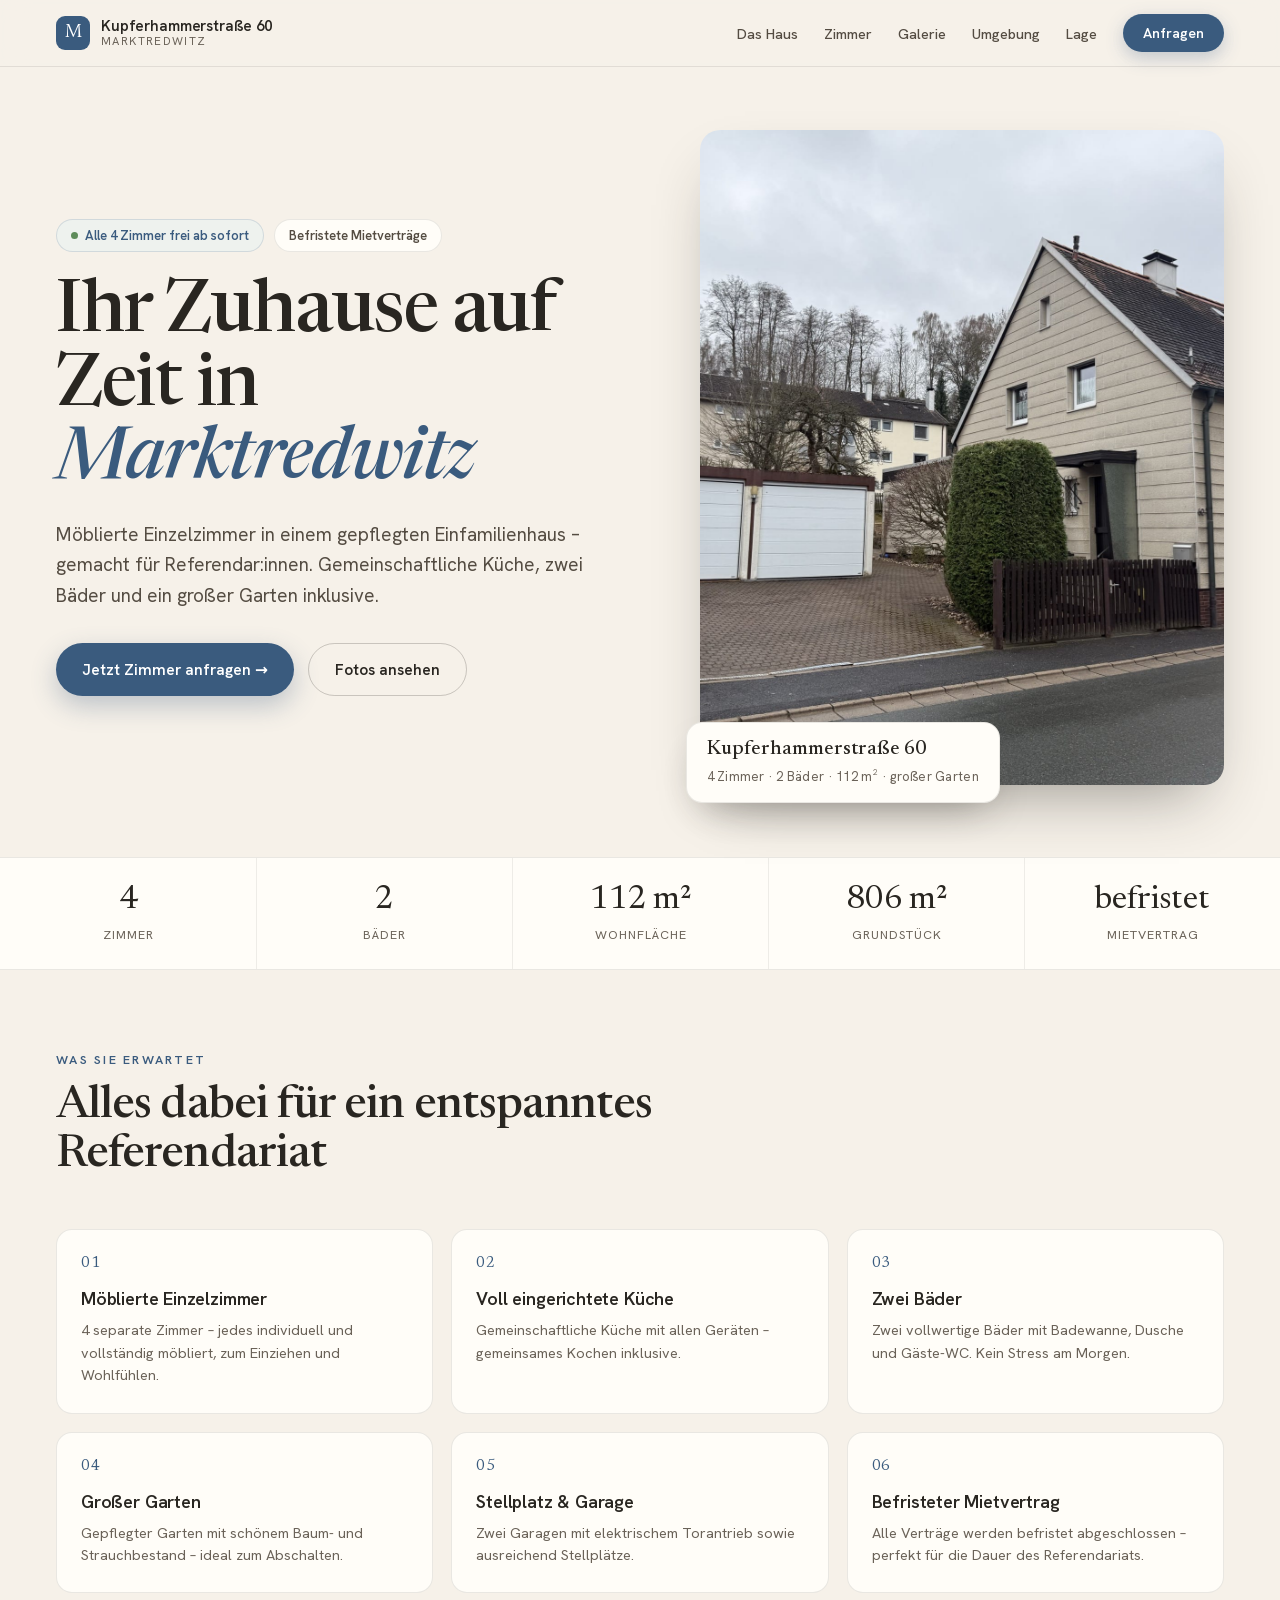
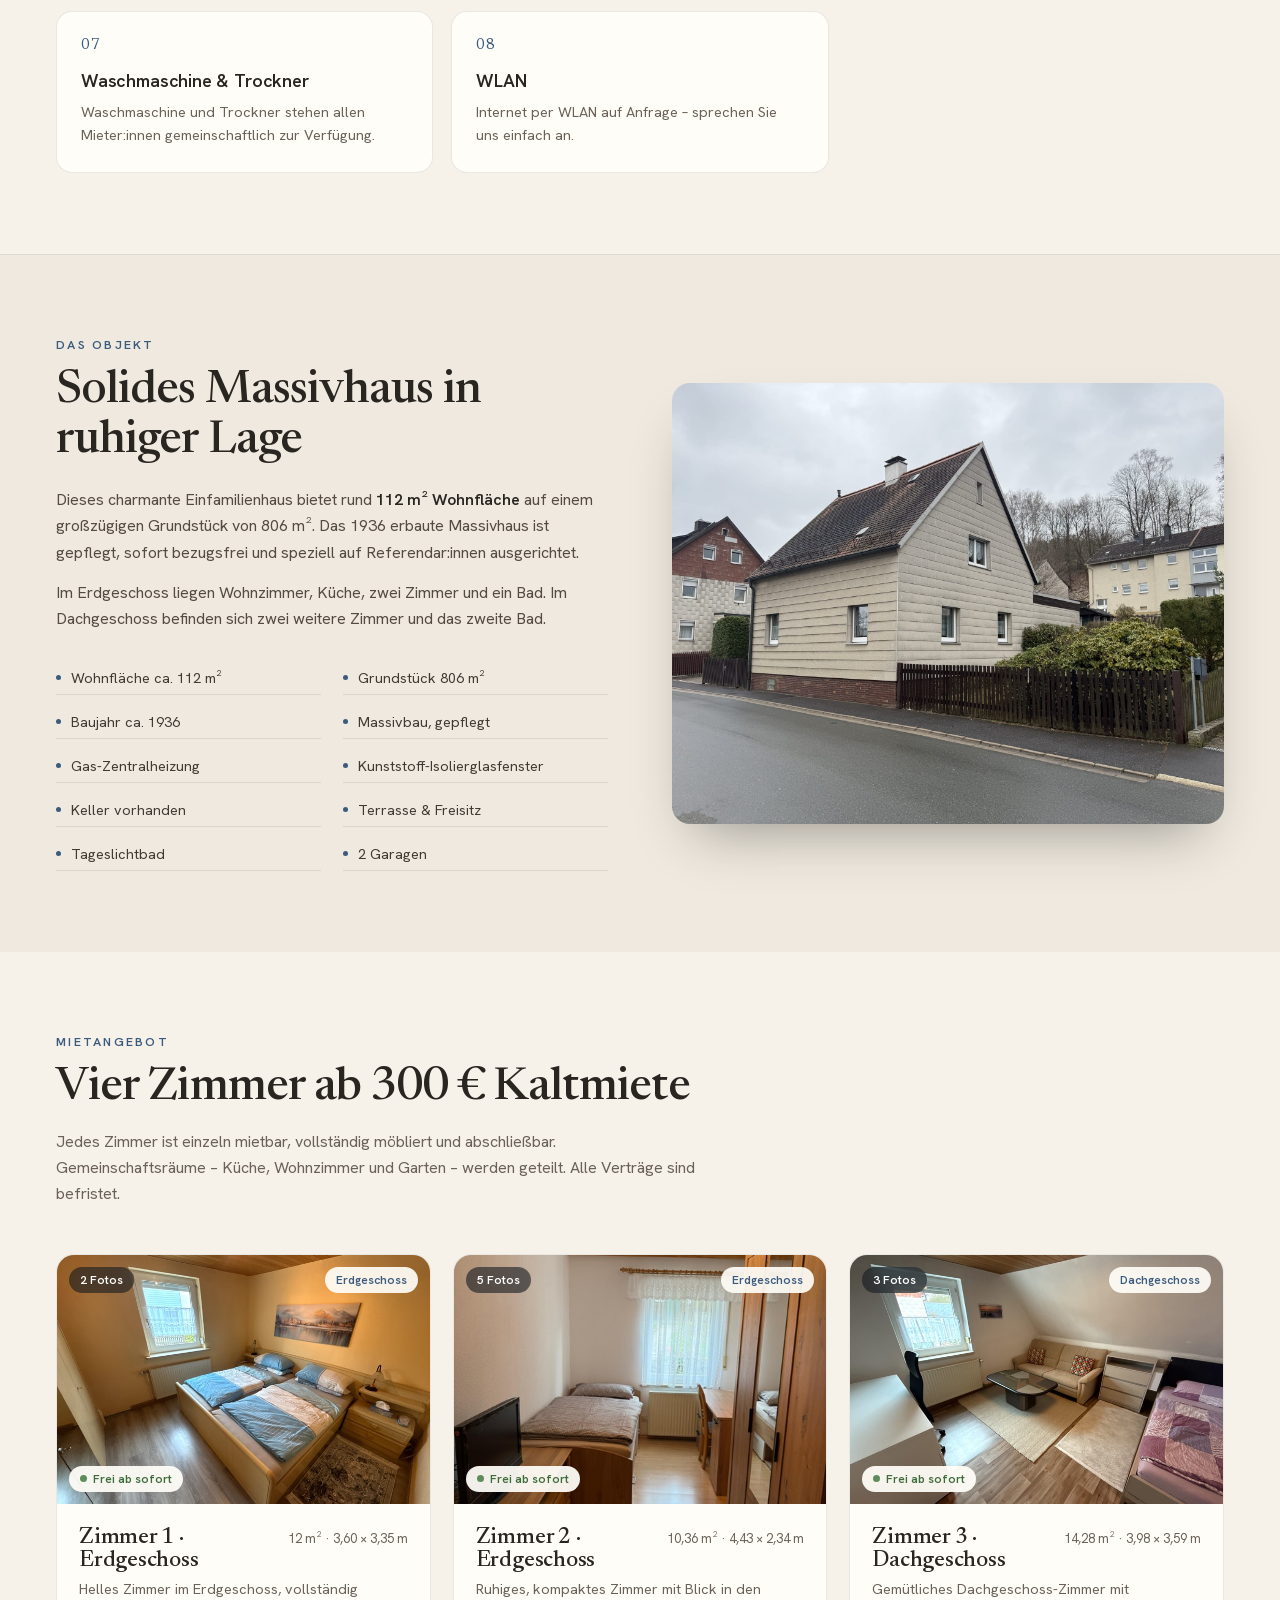
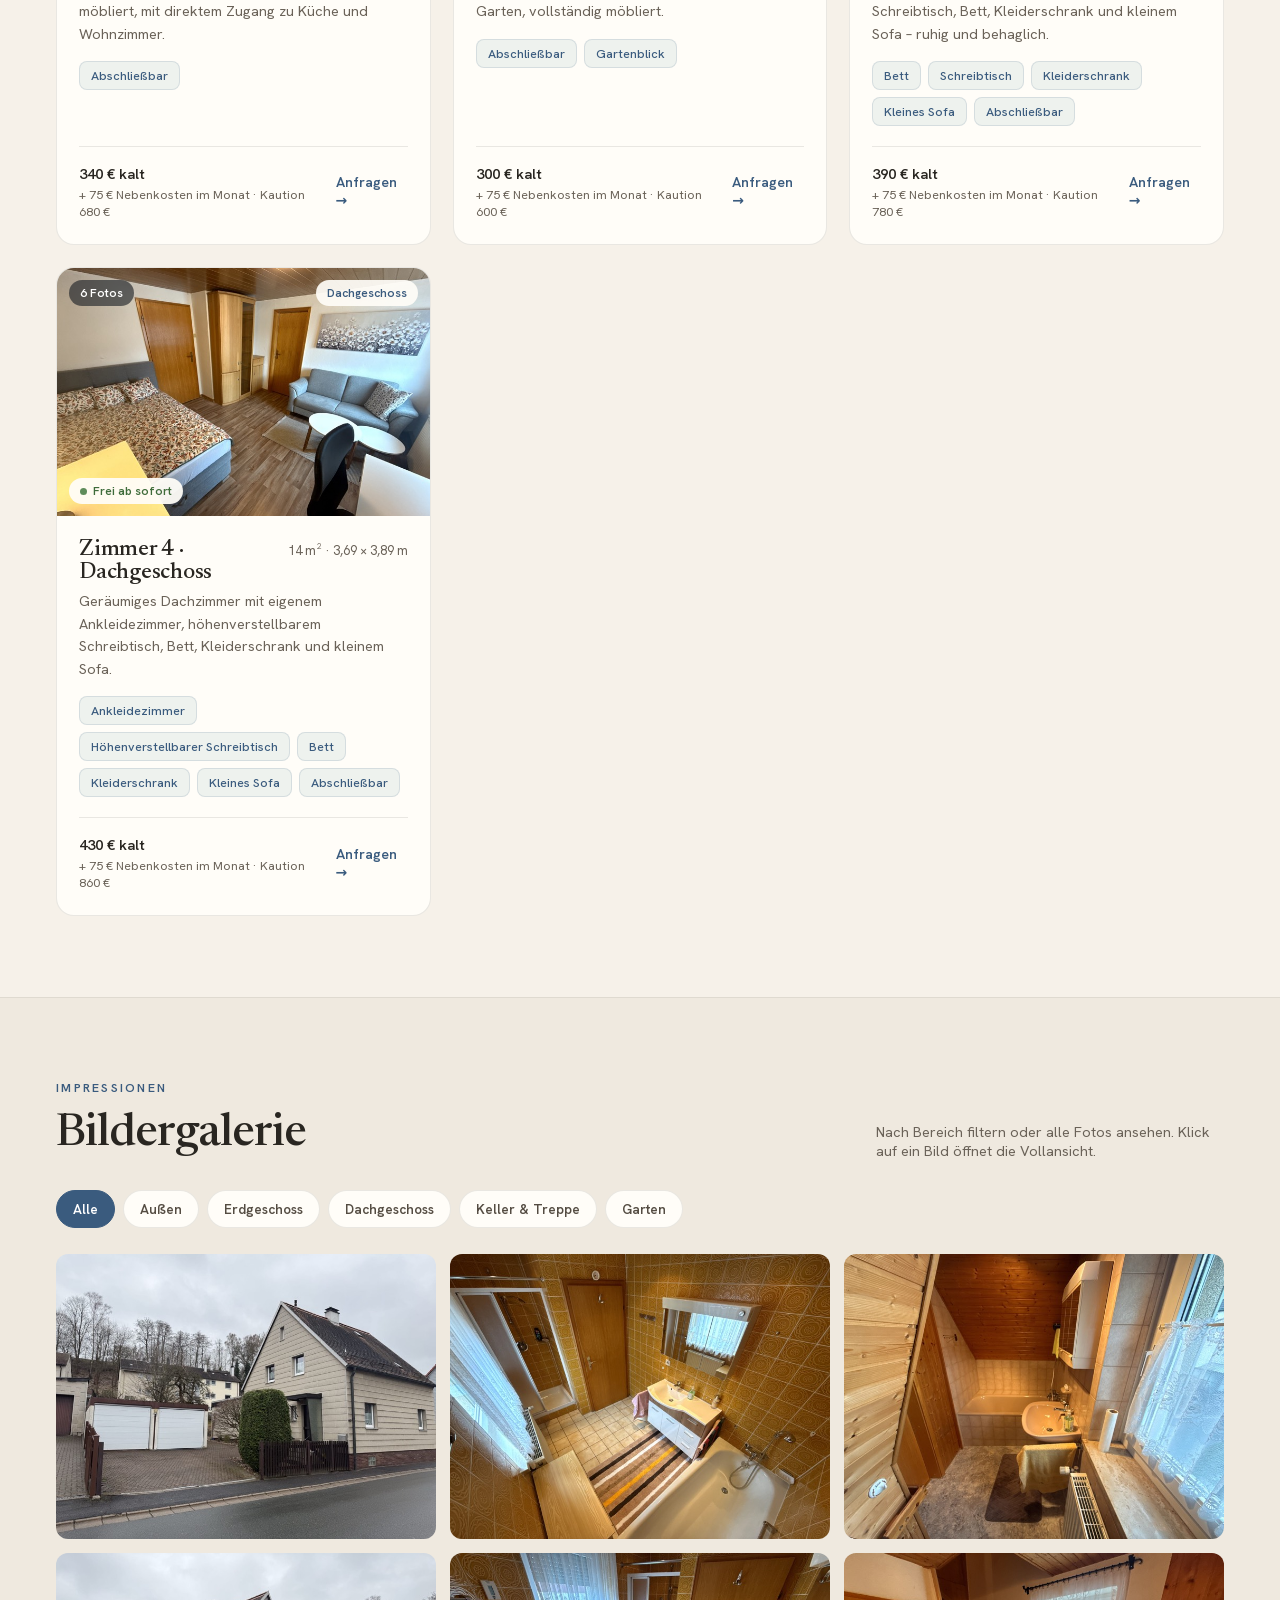
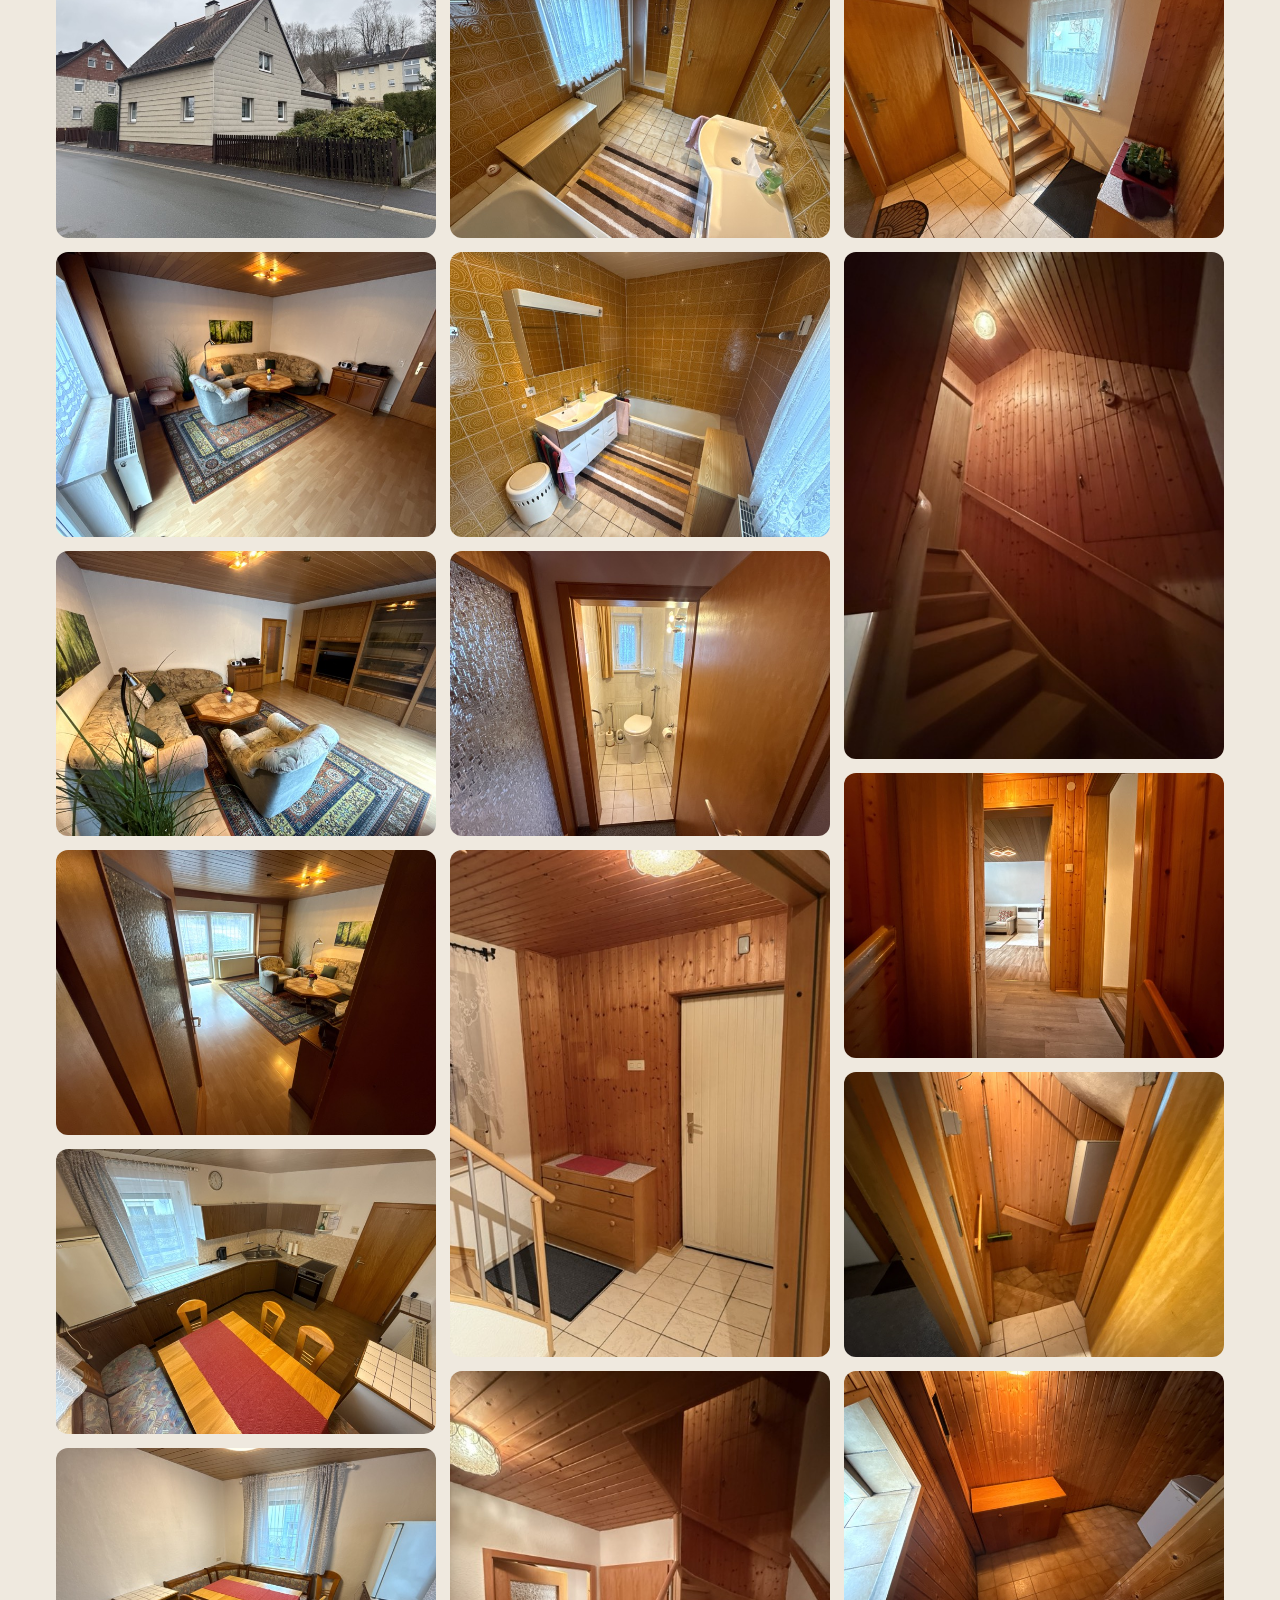
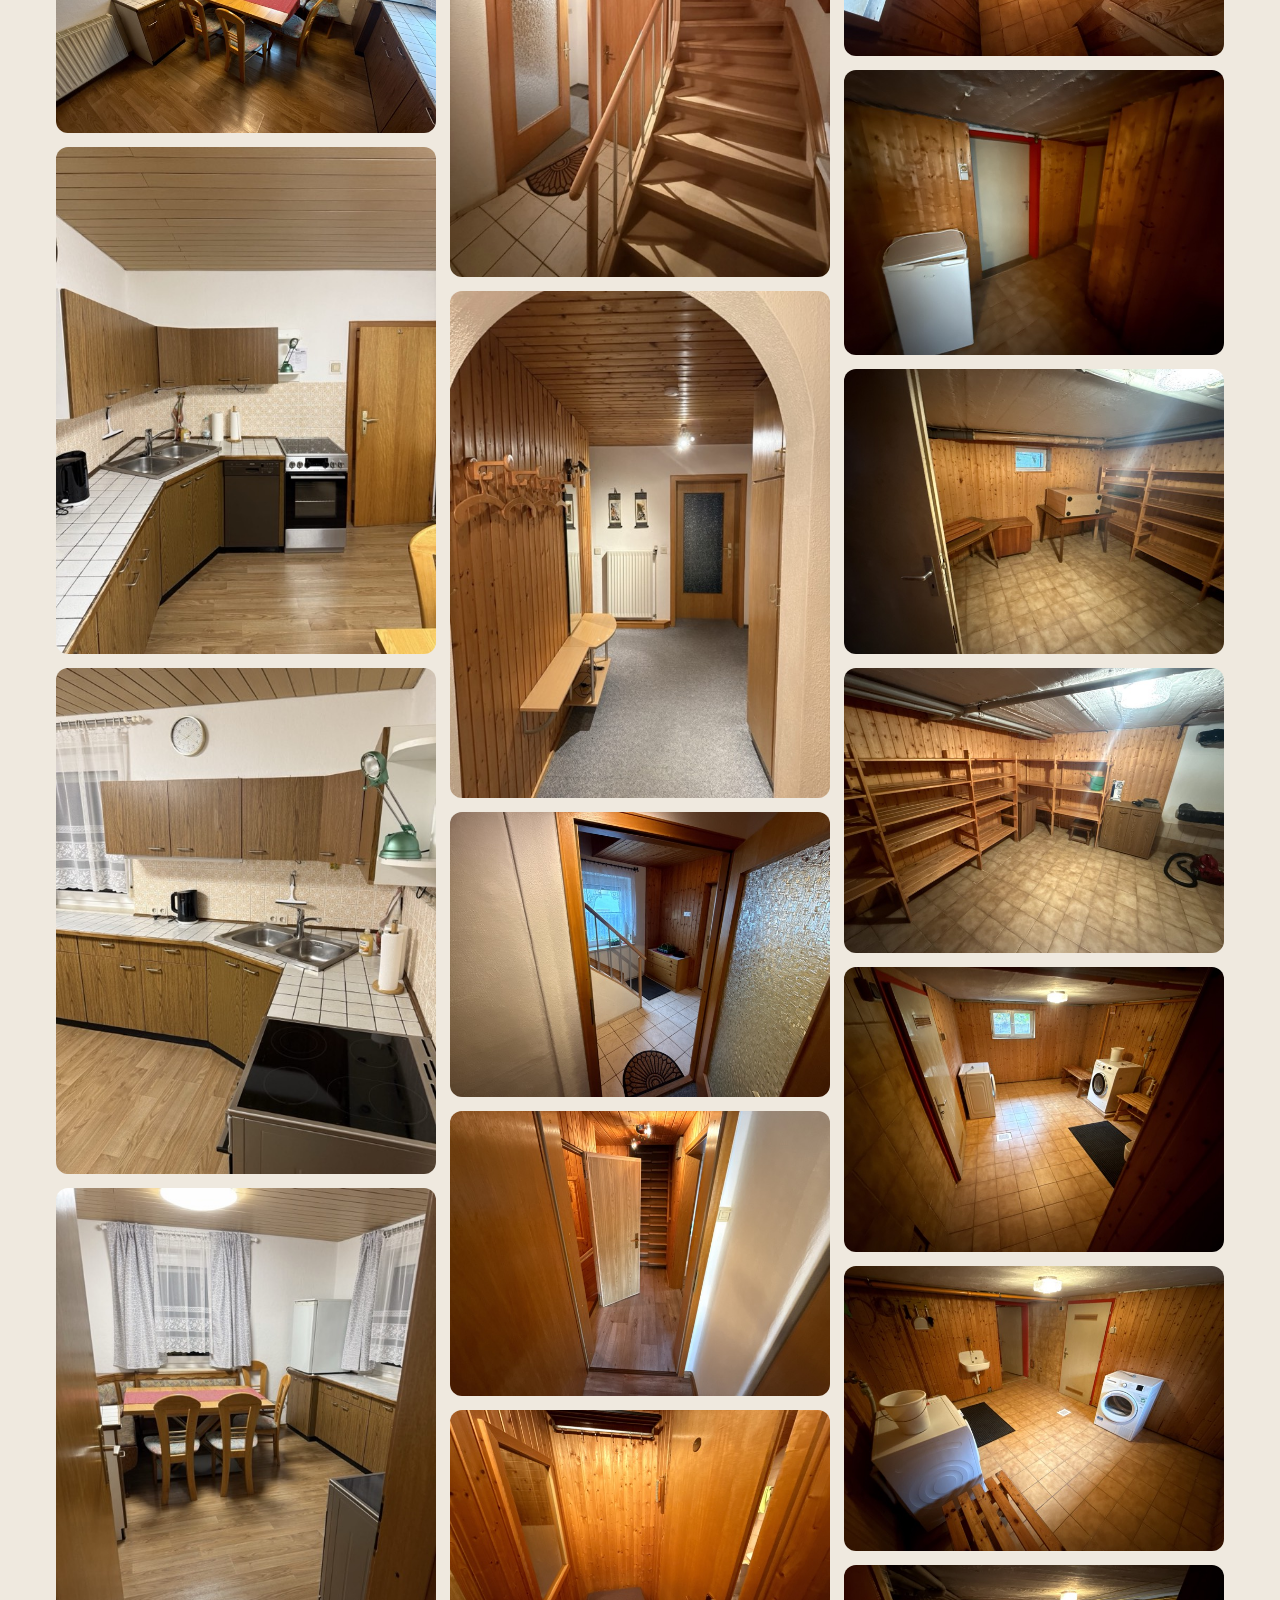
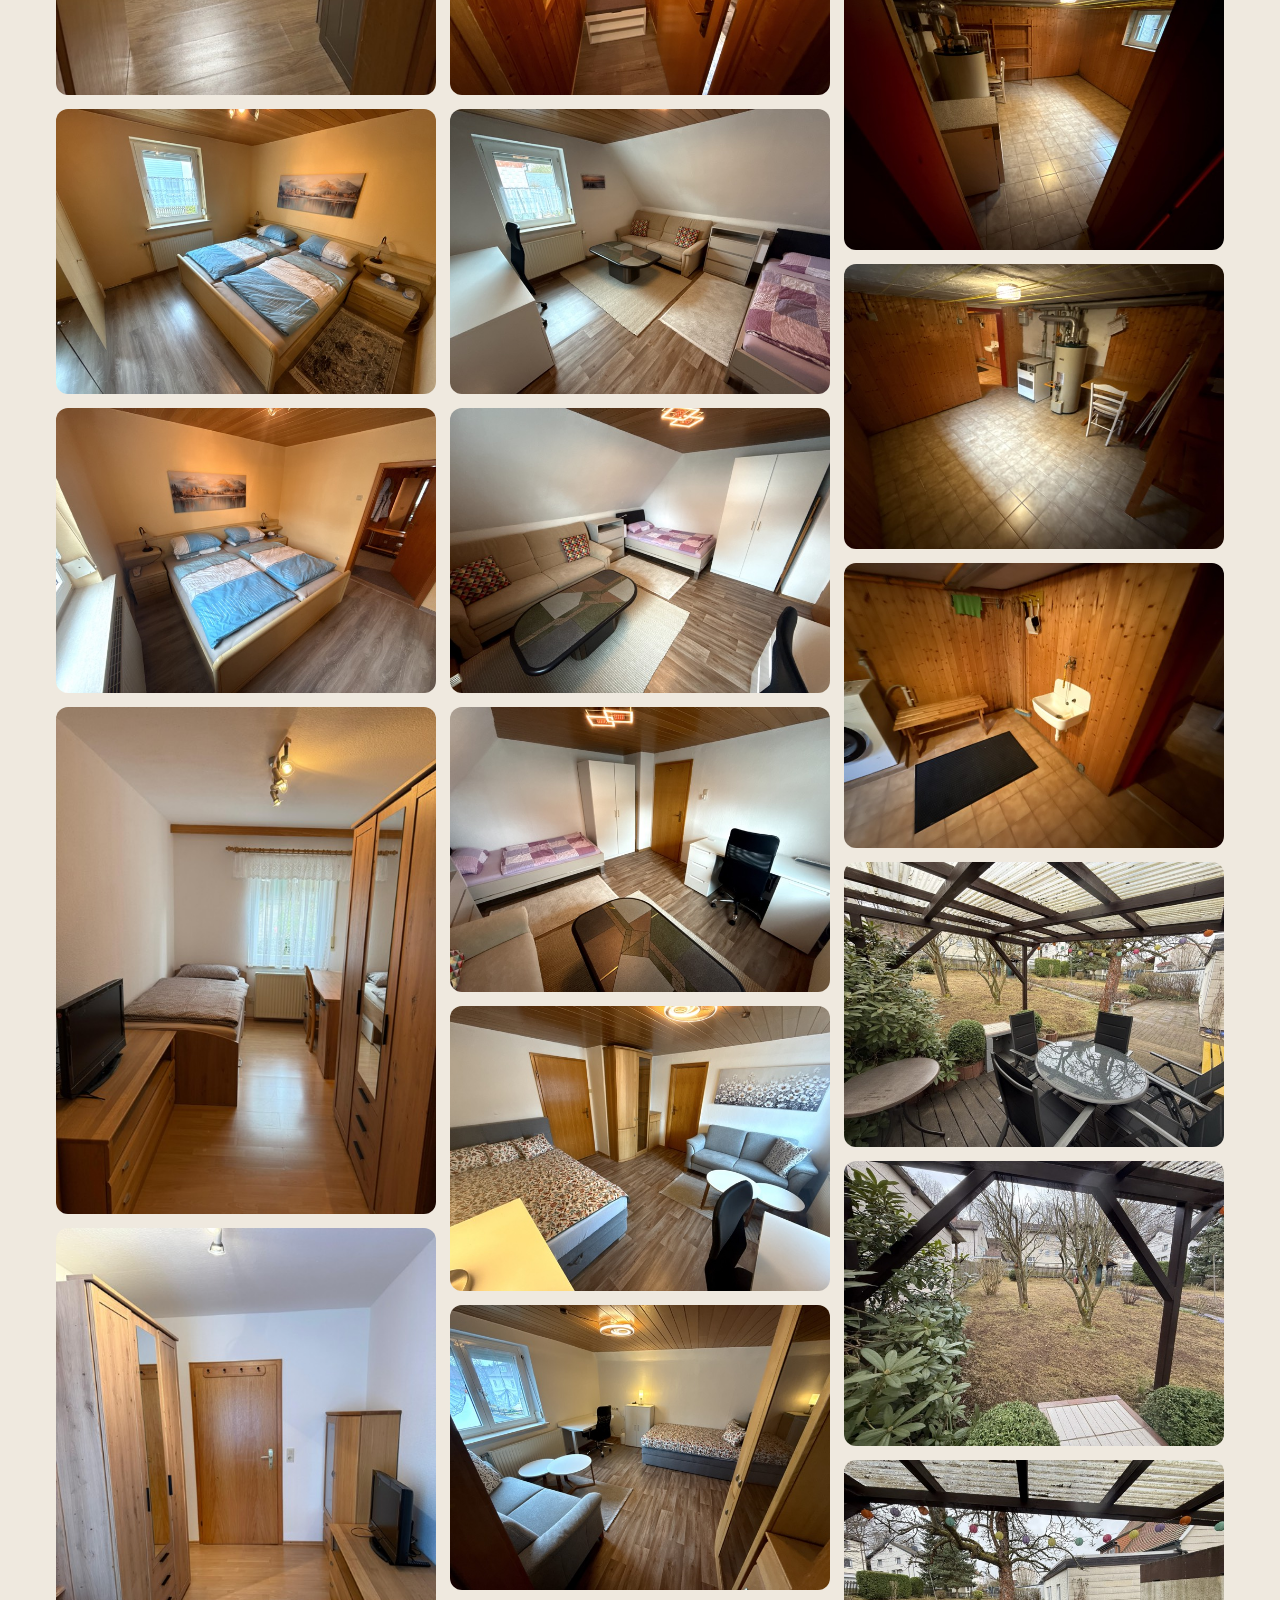
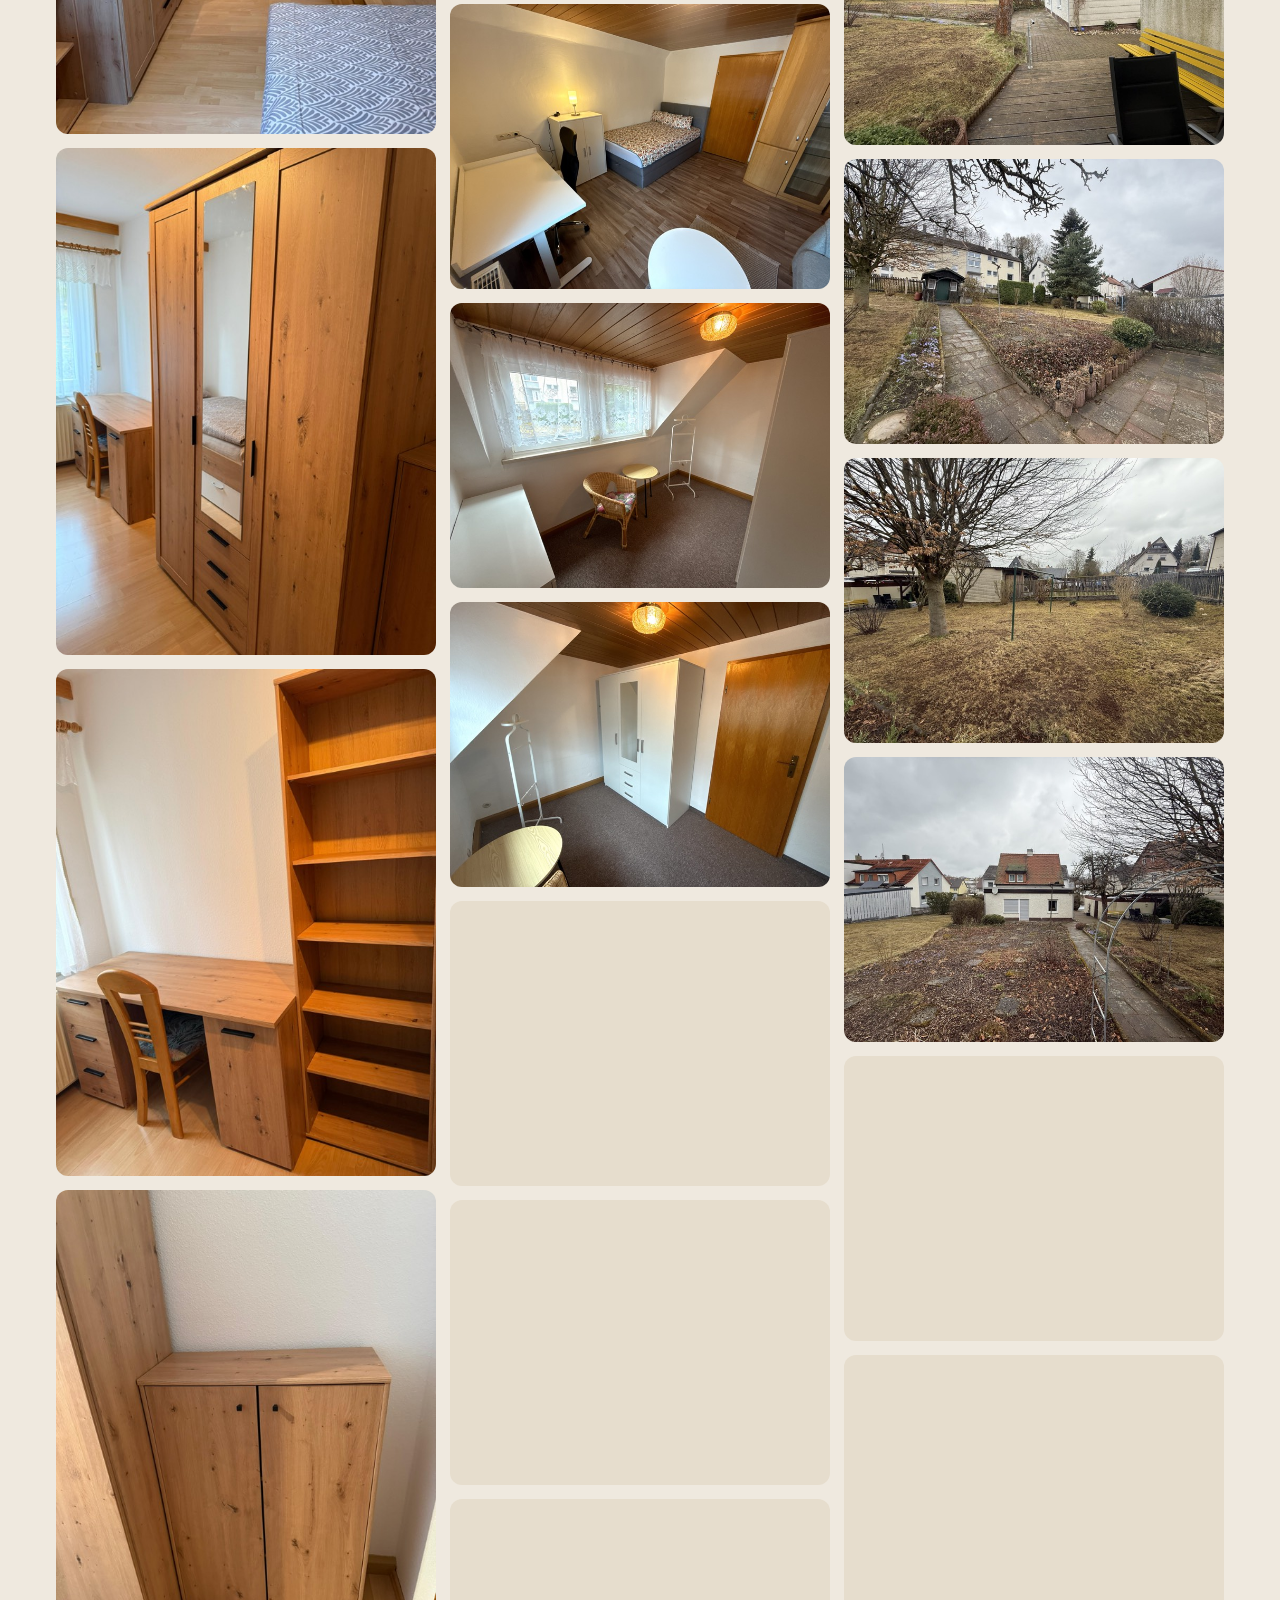
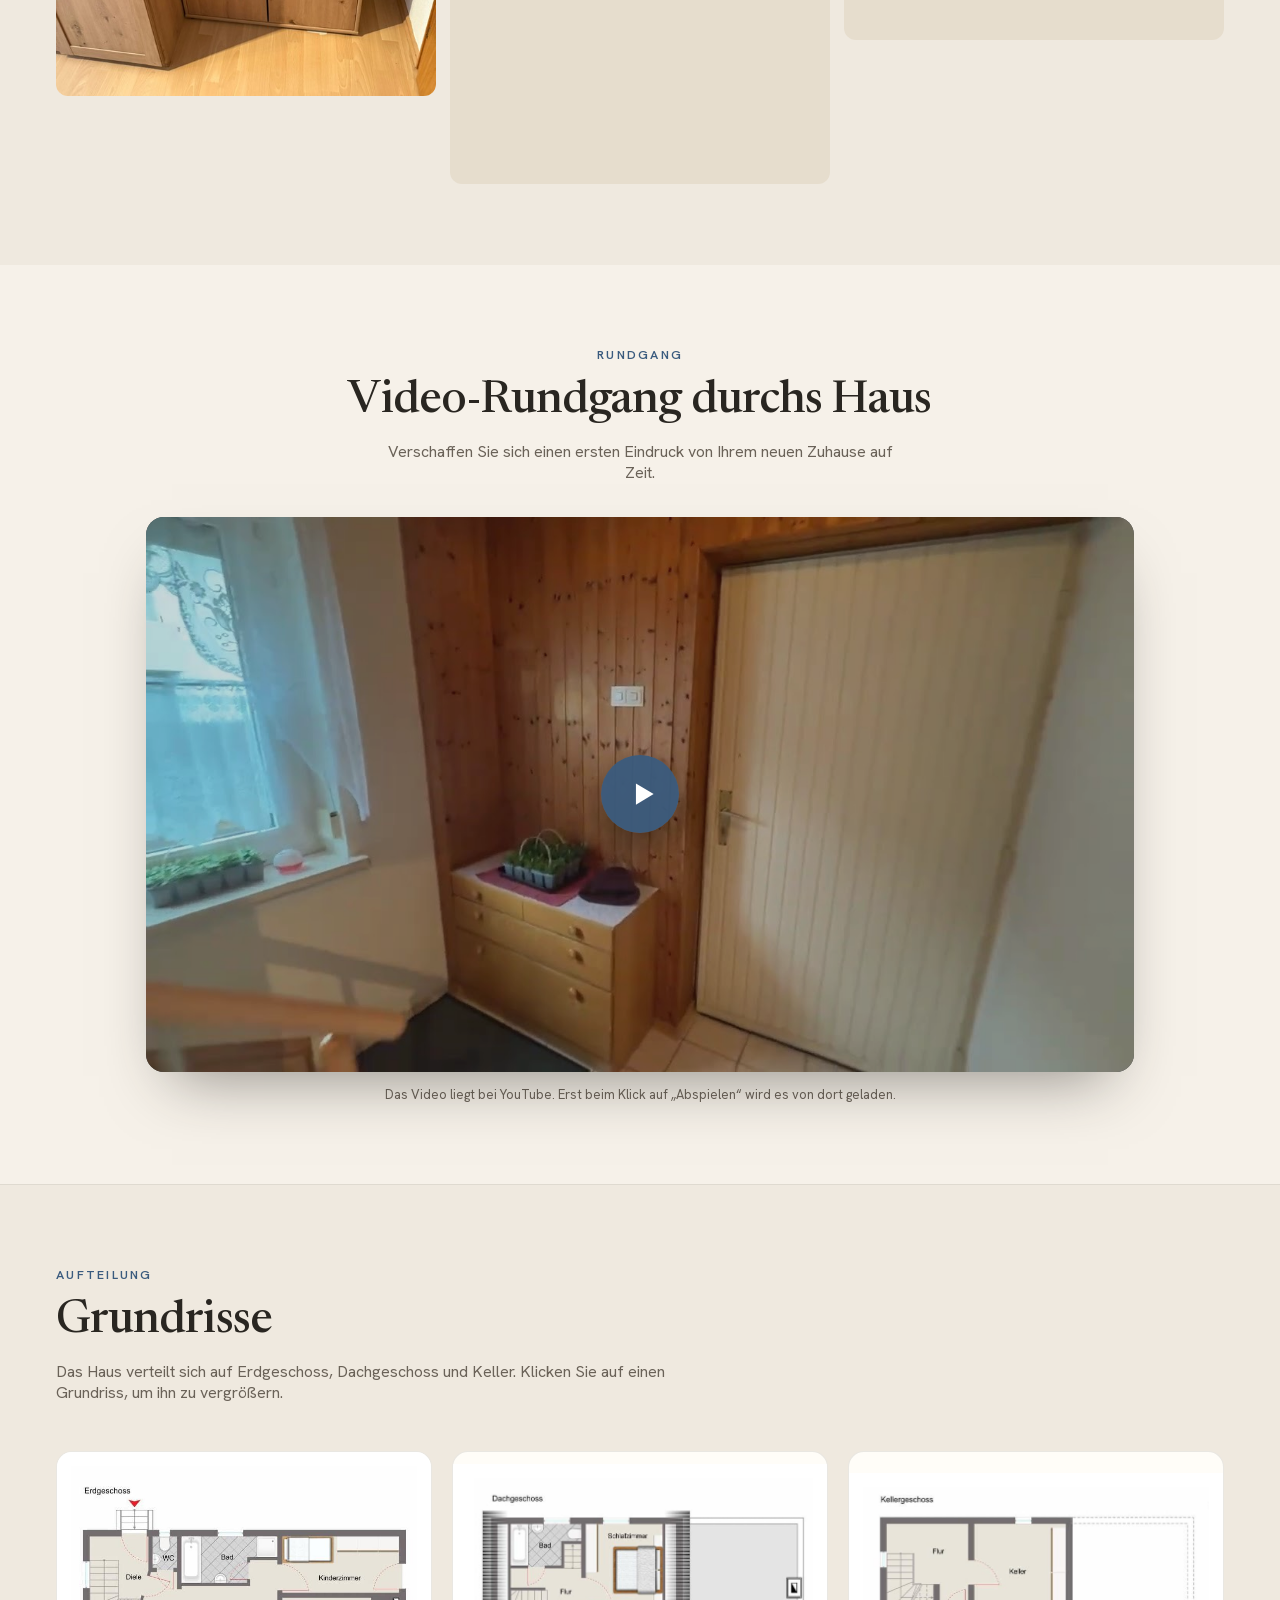
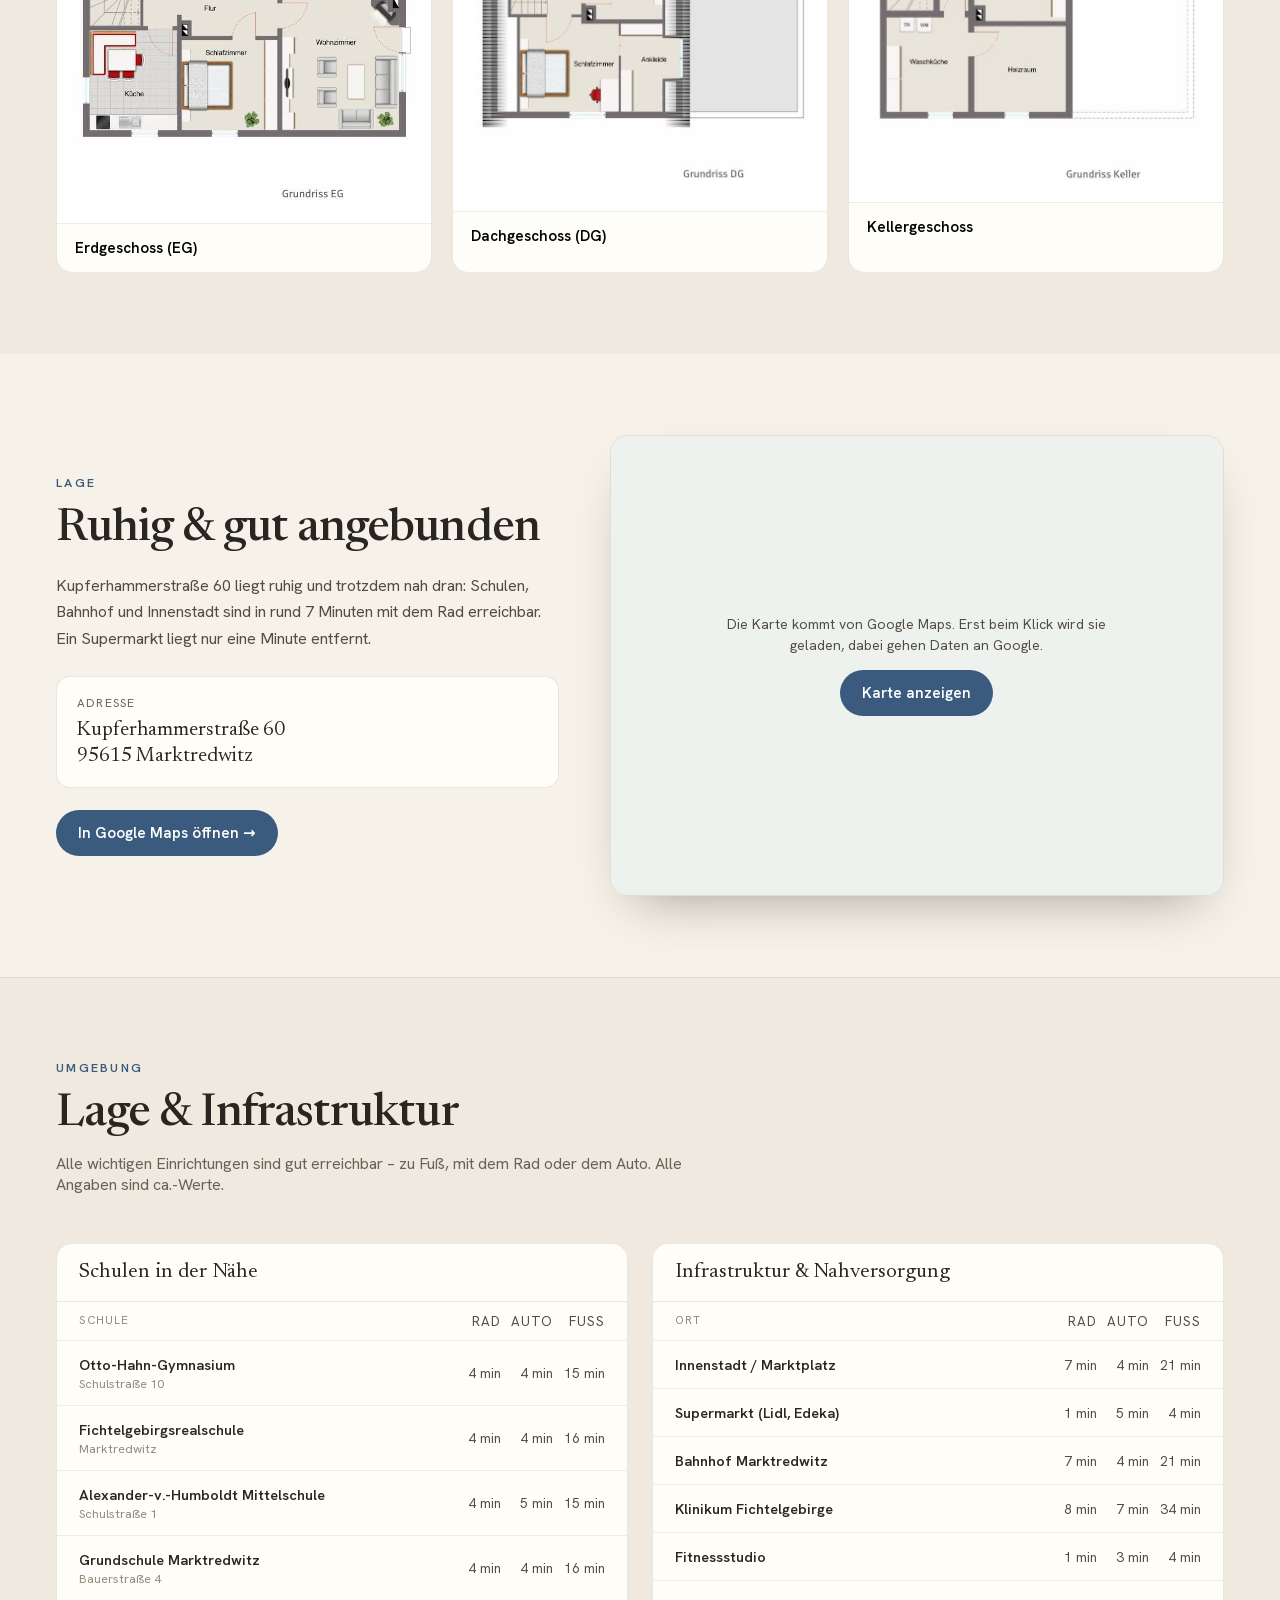
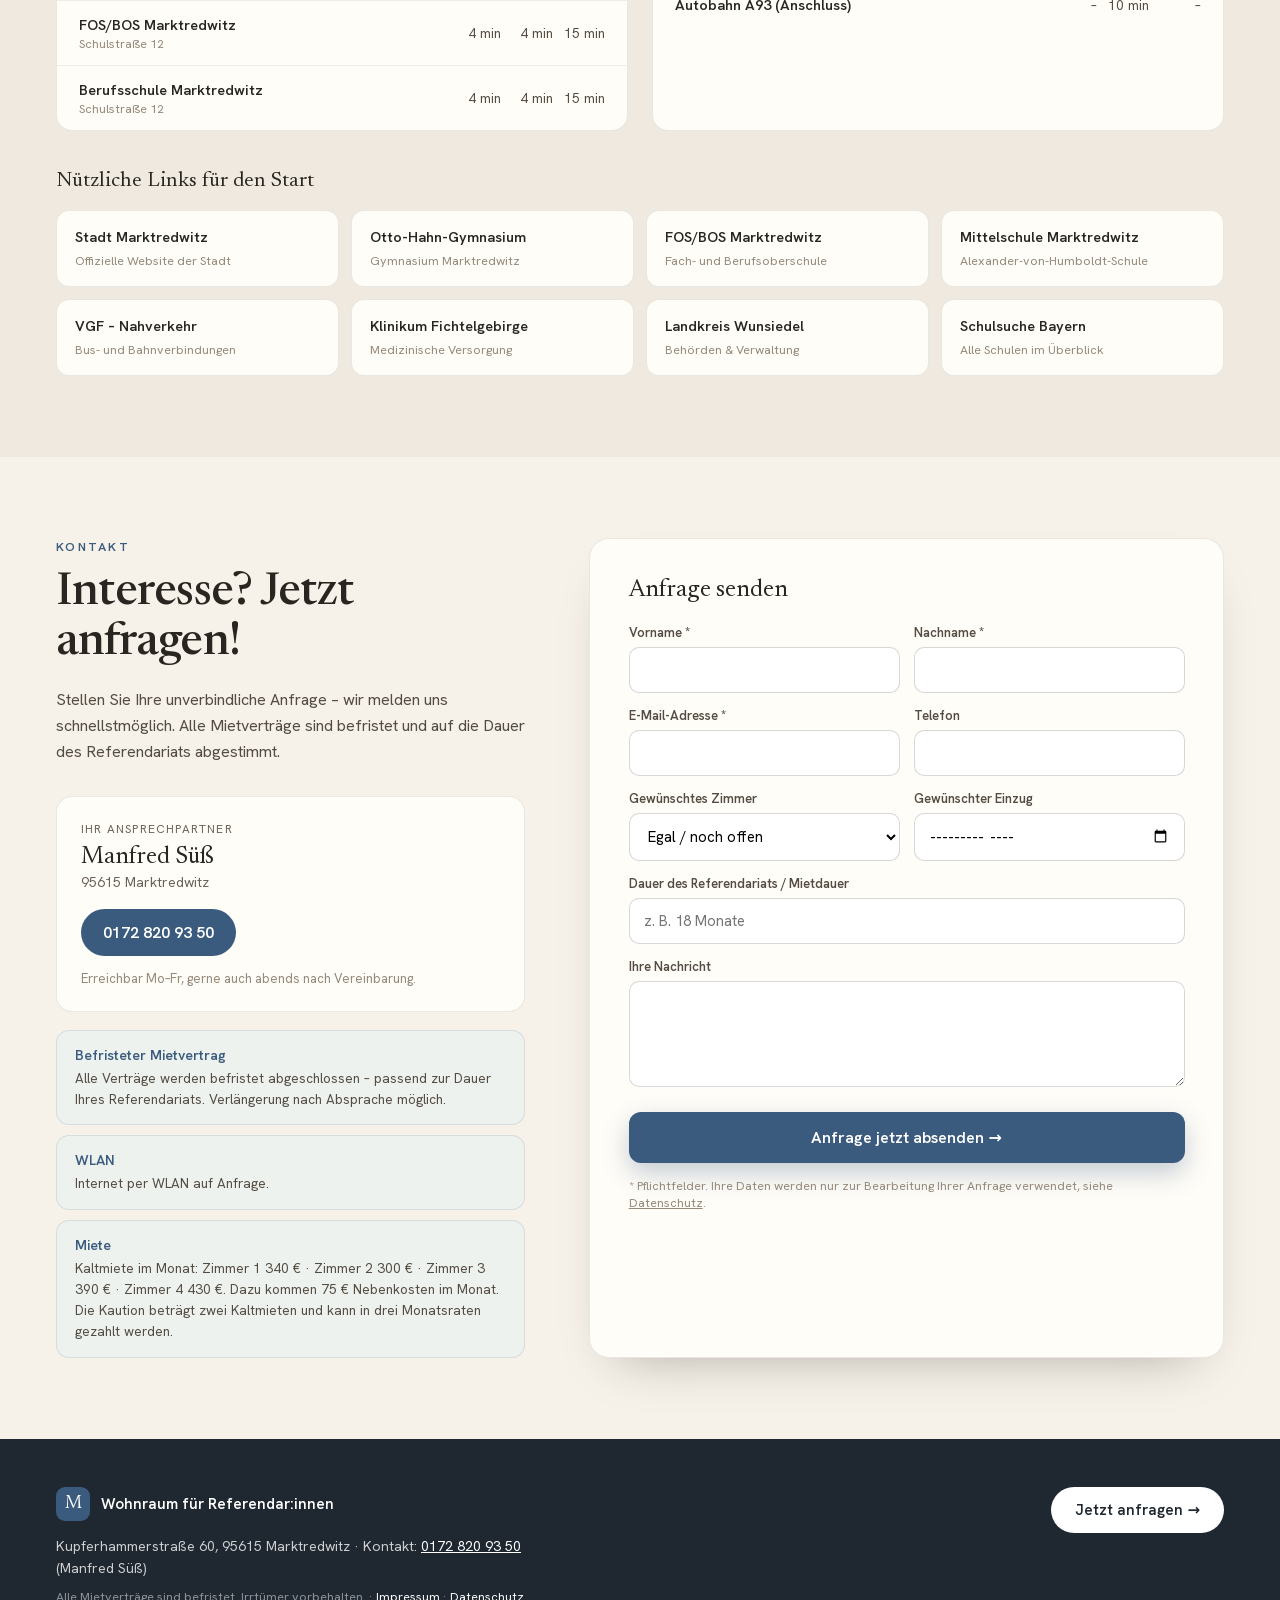
==== index.html @ ecc26802 "Impressum und Datenschutz, WLAN, Verfügbarkeit, Play-Symbol repariert - Impressum und Datenschutzerk" ====
<!DOCTYPE html>
<html lang="de">
<head>
  <meta charset="UTF-8">
  <meta name="viewport" content="width=device-width, initial-scale=1.0">
  <title>Zimmer für Referendar:innen – Marktredwitz</title>
  <meta name="description" content="Möblierte Zimmer in ruhiger Lage für Referendar:innen. Kupferhammerstraße 60, 95615 Marktredwitz. Befristete Mietverträge. Jetzt anfragen!">
  <link rel="icon" href="data:image/svg+xml,<svg xmlns='http://www.w3.org/2000/svg' viewBox='0 0 100 100'><text y='.9em' font-size='90'>🏡</text></svg>">
  <link rel="canonical" href="http://mak.psue.de/">
  <meta property="og:type" content="website">
  <meta property="og:locale" content="de_DE">
  <meta property="og:url" content="http://mak.psue.de/">
  <meta property="og:title" content="Möblierte Zimmer für Referendar:innen in Marktredwitz">
  <meta property="og:description" content="4 möblierte Einzelzimmer ab 300 € kalt im Haus mit Garten, Kupferhammerstraße 60. Befristete Mietverträge.">
  <meta property="og:image" content="http://mak.psue.de/_images/Haus/001.jpg">
  <link rel="stylesheet" href="fonts/fonts.css">
  <style>
    :root{
      --bg:#f6f1e9; --surface:#fffdf8; --surface-2:#efe9df; --surface-3:#eef2ee;
      --ink:#292621; --ink-soft:#544c42; --muted:#6a6258; --muted-2:#94897a;
      --accent:#3a5b7e; --accent-dark:#2b4663; --border:rgba(41,38,33,0.10);
      --serif:'Newsreader',Georgia,serif; --sans:'Hanken Grotesk',system-ui,-apple-system,sans-serif;
      --maxw:1280px; --pad:clamp(20px,5vw,56px); --sec:clamp(56px,9vh,104px);
    }
    *{ box-sizing:border-box; }
    html{ scroll-behavior:smooth; scroll-padding-top:84px; }
    body{ margin:0; background:var(--bg); color:var(--ink); font-family:var(--sans); -webkit-font-smoothing:antialiased; }
    img{ display:block; max-width:100%; }
    a{ color:inherit; text-decoration:none; }
    button{ font-family:inherit; }
    ::selection{ background:var(--accent); color:#fff; }
    :focus-visible{ outline:3px solid var(--accent); outline-offset:3px; }

    @keyframes kb{ from{ transform:scale(1.08); } to{ transform:scale(1); } }
    @keyframes fadeUp{ from{ opacity:0; transform:translateY(18px); } to{ opacity:1; transform:translateY(0); } }
    @keyframes fadeIn{ from{ opacity:0; } to{ opacity:1; } }
    @media (prefers-reduced-motion:reduce){ *{ animation:none !important; } html{ scroll-behavior:auto; } }

    .wrap{ max-width:var(--maxw); margin:0 auto; }
    .eyebrow{ font-size:12.5px; letter-spacing:0.18em; text-transform:uppercase; color:var(--accent); font-weight:600; margin-bottom:14px; }
    h2.h{ font-family:var(--serif); font-weight:500; font-size:clamp(28px,3.6vw,46px); line-height:1.08; letter-spacing:-0.02em; margin:0; }

    /* ── NAV ── */
    .nav{ position:sticky; top:0; z-index:50; display:flex; align-items:center; justify-content:space-between; gap:24px;
      padding:14px var(--pad); background:rgba(246,241,233,0.82); backdrop-filter:blur(14px); -webkit-backdrop-filter:blur(14px);
      border-bottom:1px solid var(--border); }
    .brand{ display:flex; align-items:center; gap:11px; }
    .brand .mark{ display:grid; place-items:center; width:34px; height:34px; border-radius:9px; background:var(--accent); color:#fff; font-family:var(--serif); font-size:18px; line-height:1; }
    .brand .name{ display:flex; flex-direction:column; line-height:1.1; }
    .brand .name b{ font-weight:600; font-size:15px; letter-spacing:-0.01em; }
    .brand .name small{ font-size:11.5px; letter-spacing:0.12em; text-transform:uppercase; color:var(--muted); }
    .nav-right{ display:flex; gap:26px; align-items:center; }
    .nav-links{ display:flex; gap:26px; font-size:14.5px; font-weight:500; color:var(--ink-soft); }
    .nav-links a{ padding:4px 0; transition:color .15s ease; }
    .nav-links a:hover{ color:var(--accent); }
    .btn-pill{ display:inline-flex; align-items:center; gap:7px; padding:10px 20px; border-radius:999px; background:var(--accent); color:#fff; font-weight:600; font-size:14px; box-shadow:0 6px 18px rgba(58,91,126,0.28); transition:transform .18s ease, box-shadow .18s ease; }
    .btn-pill:hover{ transform:translateY(-1px); box-shadow:0 10px 26px rgba(58,91,126,0.36); }
    .nav-toggle{ display:none; width:42px; height:42px; border:1px solid var(--border); border-radius:11px; background:var(--surface); cursor:pointer; align-items:center; justify-content:center; }
    .nav-toggle span{ position:relative; width:18px; height:2px; background:var(--ink); border-radius:2px; }
    .nav-toggle span::before,.nav-toggle span::after{ content:""; position:absolute; left:0; width:18px; height:2px; background:var(--ink); border-radius:2px; }
    .nav-toggle span::before{ top:-6px; } .nav-toggle span::after{ top:6px; }
    .mobile-menu{ display:none; flex-direction:column; gap:4px; padding:8px var(--pad) 18px; background:rgba(246,241,233,0.97); backdrop-filter:blur(14px); border-bottom:1px solid var(--border); position:sticky; top:67px; z-index:49; }
    .mobile-menu.open{ display:flex; }
    .mobile-menu a{ padding:12px 4px; font-size:16px; font-weight:500; color:var(--ink-soft); border-bottom:1px solid var(--border); }

    /* ── BUTTONS ── */
    .cta{ display:inline-flex; align-items:center; gap:9px; padding:15px 26px; border-radius:999px; background:var(--accent); color:#fff; font-weight:600; font-size:15.5px; box-shadow:0 10px 26px rgba(58,91,126,0.30); transition:transform .18s ease, box-shadow .18s ease, background .18s ease; }
    .cta:hover{ transform:translateY(-2px); box-shadow:0 16px 34px rgba(58,91,126,0.4); background:var(--accent-dark); }
    .cta-ghost{ display:inline-flex; align-items:center; gap:9px; padding:15px 26px; border-radius:999px; background:transparent; border:1px solid rgba(41,38,33,0.22); color:var(--ink); font-weight:600; font-size:15.5px; transition:background .18s ease, border-color .18s ease; }
    .cta-ghost:hover{ background:var(--surface); border-color:rgba(41,38,33,0.38); }
    .cta-sm{ display:inline-flex; align-items:center; gap:9px; padding:13px 22px; border-radius:999px; background:var(--accent); color:#fff; font-weight:600; font-size:15px; transition:background .18s ease; }
    .cta-sm:hover{ background:var(--accent-dark); }

    /* ── HERO ── */
    .hero{ display:grid; grid-template-columns:1.05fr 0.95fr; gap:clamp(28px,5vw,72px); align-items:center; max-width:var(--maxw); margin:0 auto; padding:clamp(40px,7vh,84px) var(--pad) clamp(48px,8vh,96px); }
    .hero-copy{ animation:fadeUp .7s ease both; }
    .badges{ display:flex; flex-wrap:wrap; gap:10px; margin-bottom:26px; }
    .badge{ display:inline-flex; align-items:center; gap:7px; padding:7px 14px; border-radius:999px; background:var(--surface-3); border:1px solid rgba(58,91,126,0.16); font-size:13px; font-weight:600; color:var(--accent); }
    .badge.alt{ background:var(--surface); border-color:var(--border); color:var(--ink-soft); }
    .dot{ width:7px; height:7px; border-radius:50%; background:#5e8c5a; }
    .hero h1{ font-family:var(--serif); font-weight:500; font-size:clamp(38px,5.6vw,74px); line-height:1.02; letter-spacing:-0.02em; margin:0 0 22px; }
    .hero h1 em{ font-style:italic; color:var(--accent); }
    .hero p.lead{ font-size:clamp(16px,1.5vw,19px); line-height:1.6; color:var(--ink-soft); max-width:30em; margin:0 0 32px; }
    .hero-actions{ display:flex; flex-wrap:wrap; gap:14px; }
    .hero-media{ position:relative; animation:fadeUp .8s .1s ease both; }
    .hero-media figure{ margin:0; position:relative; aspect-ratio:4/5; border-radius:20px; overflow:hidden; box-shadow:0 30px 60px -24px rgba(41,38,33,0.45); }
    .hero-media img{ width:100%; height:100%; object-fit:cover; animation:kb 6s ease-out both; }
    .hero-card{ position:absolute; left:-14px; bottom:-18px; background:var(--surface); border:1px solid var(--border); border-radius:16px; padding:16px 20px; box-shadow:0 18px 40px -16px rgba(41,38,33,0.4); }
    .hero-card b{ display:block; font-family:var(--serif); font-weight:500; font-size:20px; line-height:1; margin-bottom:6px; }
    .hero-card span{ font-size:13px; color:var(--muted); letter-spacing:0.02em; }

    /* ── STATS ── */
    .stats{ border-top:1px solid var(--border); border-bottom:1px solid var(--border); background:var(--surface); }
    .stats-grid{ max-width:var(--maxw); margin:0 auto; display:grid; grid-template-columns:repeat(5,1fr); }
    .stat{ padding:26px clamp(14px,2vw,28px); text-align:center; border-left:1px solid rgba(41,38,33,0.08); }
    .stat:first-child{ border-left:0; }
    .stat .v{ font-family:var(--serif); font-size:clamp(24px,2.6vw,34px); line-height:1; letter-spacing:-0.01em; }
    .stat .l{ font-size:12.5px; letter-spacing:0.08em; text-transform:uppercase; color:var(--muted); margin-top:8px; }

    /* ── SECTIONS ── */
    section.pad{ max-width:var(--maxw); margin:0 auto; padding:var(--sec) var(--pad); }
    .tinted{ background:var(--surface-2); border-top:1px solid rgba(41,38,33,0.08); }
    .tinted .inner{ max-width:var(--maxw); margin:0 auto; padding:var(--sec) var(--pad); }
    .head-block{ max-width:38em; margin-bottom:48px; }

    /* ── FEATURES ── */
    .feat-grid{ display:grid; grid-template-columns:repeat(auto-fill,minmax(280px,1fr)); gap:18px; }
    .feat{ background:var(--surface); border:1px solid var(--border); border-radius:16px; padding:26px 24px; transition:transform .2s ease, box-shadow .2s ease; }
    .feat:hover{ transform:translateY(-3px); box-shadow:0 16px 32px -18px rgba(41,38,33,0.35); }
    .feat .num{ font-family:var(--serif); font-size:15px; color:var(--accent); margin-bottom:16px; letter-spacing:0.04em; }
    .feat h3{ font-size:18px; font-weight:600; letter-spacing:-0.01em; margin:0 0 9px; }
    .feat p{ font-size:14.5px; line-height:1.55; color:var(--muted); margin:0; }

    /* ── HAUS ── */
    .split{ display:grid; grid-template-columns:1fr 1fr; gap:clamp(32px,5vw,72px); align-items:center; }
    .split p{ font-size:16px; line-height:1.65; color:var(--ink-soft); margin:0 0 14px; }
    .split strong{ font-weight:600; color:var(--ink); }
    .specs{ display:grid; grid-template-columns:1fr 1fr; gap:10px 22px; margin-top:8px; }
    .spec{ display:flex; align-items:center; gap:10px; font-size:14.5px; color:#3f3a33; padding:7px 0; border-bottom:1px solid var(--border); }
    .spec .pt{ width:5px; height:5px; border-radius:50%; background:var(--accent); flex:none; }
    .photo{ margin:0; aspect-ratio:5/4; border-radius:18px; overflow:hidden; box-shadow:0 28px 54px -24px rgba(41,38,33,0.45); }
    .photo img{ width:100%; height:100%; object-fit:cover; }

    /* ── ZIMMER ── */
    .room-grid{ display:grid; grid-template-columns:repeat(auto-fill,minmax(300px,1fr)); gap:22px; }
    .room{ background:var(--surface); border:1px solid var(--border); border-radius:18px; overflow:hidden; display:flex; flex-direction:column; transition:transform .2s ease, box-shadow .2s ease; }
    .room:hover{ transform:translateY(-3px); box-shadow:0 22px 44px -22px rgba(41,38,33,0.4); }
    .room-cover{ position:relative; border:0; padding:0; cursor:pointer; display:block; background:#e6ddcd; aspect-ratio:3/2; overflow:hidden; width:100%; }
    .room-cover img{ width:100%; height:100%; object-fit:cover; transition:transform .4s ease; }
    .room-cover:hover img{ transform:scale(1.05); }
    .room-cover .tagimg{ position:absolute; top:12px; left:12px; padding:5px 11px; border-radius:999px; background:rgba(20,26,32,0.6); backdrop-filter:blur(6px); color:#fff; font-size:12px; font-weight:600; }
    .room-cover .tagfree{ position:absolute; bottom:12px; left:12px; display:inline-flex; align-items:center; gap:6px; padding:5px 11px; border-radius:999px; background:rgba(255,253,248,0.94); color:#3e6b3a; font-size:12px; font-weight:600; }
    .room-cover .tagfree::before{ content:""; width:7px; height:7px; border-radius:50%; background:#5e8c5a; }
    .room-cover .tagfloor{ position:absolute; top:12px; right:12px; padding:5px 11px; border-radius:999px; background:rgba(255,253,248,0.92); color:var(--accent); font-size:12px; font-weight:600; }
    .room-body{ padding:22px 22px 24px; display:flex; flex-direction:column; flex:1; }
    .room-title{ display:flex; align-items:baseline; justify-content:space-between; gap:12px; margin-bottom:6px; }
    .room-title h3{ font-family:var(--serif); font-weight:500; font-size:23px; letter-spacing:-0.01em; margin:0; }
    .room-title span{ font-size:13px; color:var(--muted); white-space:nowrap; }
    .room-body p{ font-size:14.5px; line-height:1.55; color:var(--muted); margin:0 0 16px; }
    .chips{ display:flex; flex-wrap:wrap; gap:7px; margin-bottom:20px; }
    .chip{ padding:5px 11px; border-radius:8px; background:var(--surface-3); border:1px solid rgba(58,91,126,0.14); font-size:12.5px; font-weight:500; color:var(--accent); }
    .room-foot{ margin-top:auto; display:flex; align-items:center; justify-content:space-between; gap:12px; padding-top:16px; border-top:1px solid var(--border); }
    .room-foot b{ font-weight:600; font-size:14.5px; }
    .room-foot .nk{ display:block; font-size:12.5px; color:var(--muted); margin-top:2px; }
    .room-foot a{ font-size:14px; font-weight:600; color:var(--accent); }
    .room-foot a:hover{ color:var(--accent-dark); }

    /* ── GALERIE ── */
    .gal-head{ display:flex; flex-wrap:wrap; align-items:flex-end; justify-content:space-between; gap:20px; margin-bottom:30px; }
    .filters{ display:flex; flex-wrap:wrap; gap:8px; margin-bottom:26px; }
    .filter{ padding:9px 16px; border-radius:999px; cursor:pointer; font-size:13.5px; font-weight:600; transition:all .15s ease; border:1px solid var(--border); background:var(--surface); color:var(--ink-soft); }
    .filter.active{ border-color:var(--accent); background:var(--accent); color:#fff; }
    .masonry{ columns:3 280px; column-gap:14px; }
    .masonry button{ display:block; width:100%; margin:0 0 14px; padding:0; border:0; border-radius:12px; overflow:hidden; cursor:pointer; background:#e6ddcd; break-inside:avoid; position:relative; }
    .masonry img{ width:100%; display:block; transition:transform .4s ease; }
    .masonry button:hover img{ transform:scale(1.04); }

    /* ── VIDEO ── */
    .video-wrap{ max-width:1100px; margin:0 auto; padding:var(--sec) var(--pad); text-align:center; }
    .video-frame{ position:relative; aspect-ratio:16/9; border-radius:18px; overflow:hidden; box-shadow:0 30px 60px -26px rgba(41,38,33,0.5); }
    .video-frame iframe{ position:absolute; inset:0; width:100%; height:100%; border:0; }
    .video-play{ position:absolute; inset:0; width:100%; height:100%; padding:0; border:0; cursor:pointer; background:#1a2128; }
    .video-play img{ width:100%; height:100%; object-fit:cover; opacity:0.82; }
    .play-ring{ position:absolute; inset:0; display:grid; place-items:center; }
    .play-ring > span{ display:grid; place-items:center; width:78px; height:78px; border-radius:50%; background:rgba(58,91,126,0.94); box-shadow:0 12px 30px rgba(0,0,0,0.4); transition:transform .2s ease; }
    .video-play:hover .play-ring > span{ transform:scale(1.07); }
    .play-ring svg{ display:block; width:34px; height:34px; margin-left:5px; }

    /* ── GRUNDRISSE ── */
    .fp-grid{ display:grid; grid-template-columns:repeat(auto-fit,minmax(260px,1fr)); gap:20px; }
    .fp{ background:var(--surface); border:1px solid var(--border); border-radius:16px; overflow:hidden; cursor:pointer; padding:0; text-align:left; transition:box-shadow .2s ease; width:100%; }
    .fp:hover{ box-shadow:0 18px 38px -20px rgba(41,38,33,0.4); }
    .fp .img{ background:#fff; padding:14px; }
    .fp .img img{ width:100%; height:auto; object-fit:contain; }
    .fp .lbl{ padding:14px 18px; border-top:1px solid rgba(41,38,33,0.08); font-weight:600; font-size:15px; }

    /* ── LAGE ── */
    .lage{ display:grid; grid-template-columns:0.9fr 1.1fr; gap:clamp(28px,4vw,56px); align-items:center; }
    .lage p{ font-size:16px; line-height:1.65; color:var(--ink-soft); margin:0 0 24px; }
    .addr-card{ background:var(--surface); border:1px solid var(--border); border-radius:14px; padding:18px 20px; margin-bottom:22px; }
    .addr-card .k{ font-size:12px; letter-spacing:0.1em; text-transform:uppercase; color:var(--muted); margin-bottom:6px; }
    .addr-card .v{ font-family:var(--serif); font-size:20px; line-height:1.3; }
    .map{ aspect-ratio:4/3; border-radius:18px; overflow:hidden; border:1px solid var(--border); box-shadow:0 24px 50px -26px rgba(41,38,33,0.45); }
    .map iframe{ width:100%; height:100%; border:0; }
    .map-consent{ width:100%; height:100%; display:flex; flex-direction:column; align-items:center; justify-content:center; gap:14px; padding:24px; text-align:center; background:var(--surface-3); }
    .map-consent p{ font-size:14px; line-height:1.5; color:var(--ink-soft); max-width:30em; margin:0; }
    .map-consent button{ border:0; cursor:pointer; }
    .video-note{ font-size:13px; color:var(--muted); margin:14px auto 0; max-width:40em; }

    /* ── UMGEBUNG ── */
    .umg-grid{ display:grid; grid-template-columns:1fr 1fr; gap:24px; margin-bottom:40px; }
    .table-card{ background:var(--surface); border:1px solid var(--border); border-radius:16px; overflow:hidden; }
    .table-card .tt{ padding:18px 22px; border-bottom:1px solid var(--border); font-family:var(--serif); font-size:21px; }
    .table-head{ display:flex; padding:10px 22px; font-size:11.5px; letter-spacing:0.08em; text-transform:uppercase; color:var(--muted-2); border-bottom:1px solid rgba(41,38,33,0.07); }
    .table-row{ display:flex; align-items:center; padding:13px 22px; border-bottom:1px solid rgba(41,38,33,0.07); }
    .table-row:last-child{ border-bottom:0; }
    .table-row .name{ flex:1; min-width:0; }
    .table-row .name a{ font-weight:600; font-size:14.5px; }
    .table-row .name a:hover{ color:var(--accent); }
    .table-row .name b{ font-weight:600; font-size:14.5px; }
    .table-row .name small{ display:block; font-size:12.5px; color:var(--muted-2); }
    .col-min{ width:52px; text-align:right; font-size:13.5px; color:var(--ink-soft); }
    .table-head .c1{ flex:1; }
    .links-title{ font-family:var(--serif); font-size:21px; margin-bottom:18px; }
    .links-grid{ display:grid; grid-template-columns:repeat(auto-fill,minmax(240px,1fr)); gap:12px; }
    .link-card{ display:block; background:var(--surface); border:1px solid var(--border); border-radius:13px; padding:16px 18px; transition:transform .18s ease, box-shadow .18s ease; }
    .link-card:hover{ transform:translateY(-2px); box-shadow:0 14px 28px -16px rgba(41,38,33,0.35); }
    .link-card b{ display:block; font-weight:600; font-size:14.5px; margin-bottom:3px; }
    .link-card small{ font-size:12.5px; color:var(--muted-2); }

    /* ── KONTAKT ── */
    .kontakt{ display:grid; grid-template-columns:0.85fr 1.15fr; gap:clamp(32px,5vw,64px); }
    .kontakt .intro p{ font-size:16px; line-height:1.65; color:var(--ink-soft); margin:0 0 30px; }
    .contact-card{ background:var(--surface); border:1px solid var(--border); border-radius:16px; padding:24px; margin-bottom:18px; }
    .contact-card .k{ font-size:12px; letter-spacing:0.1em; text-transform:uppercase; color:var(--muted); margin-bottom:8px; }
    .contact-card .nm{ font-family:var(--serif); font-size:24px; margin-bottom:4px; }
    .contact-card .loc{ font-size:14px; color:var(--muted); margin-bottom:18px; }
    .contact-card .note{ font-size:13px; color:var(--muted-2); margin-top:14px; }
    .note-box{ background:var(--surface-3); border:1px solid rgba(58,91,126,0.14); border-radius:13px; padding:15px 18px; margin-top:10px; }
    .note-box b{ display:block; font-weight:600; font-size:14px; margin-bottom:3px; color:var(--accent); }
    .note-box span{ font-size:13.5px; line-height:1.5; color:var(--ink-soft); }
    .form-card{ background:var(--surface); border:1px solid var(--border); border-radius:20px; padding:clamp(24px,3vw,40px); box-shadow:0 24px 50px -30px rgba(41,38,33,0.4); }
    .form-title{ font-family:var(--serif); font-size:24px; margin-bottom:22px; }
    .form-grid{ display:grid; grid-template-columns:1fr 1fr; gap:14px; }
    label.fld{ display:block; }
    label.fld.wide{ margin-top:14px; }
    label.fld > span{ display:block; font-size:13px; font-weight:600; color:var(--ink-soft); margin-bottom:6px; }
    .form-card input,.form-card select,.form-card textarea{ width:100%; padding:12px 14px; border-radius:10px; border:1px solid rgba(41,38,33,0.18); background:#fff; font:inherit; font-size:15px; }
    .form-card textarea{ resize:vertical; }
    .form-card input:focus,.form-card select:focus,.form-card textarea:focus{ outline:none; border-color:var(--accent); box-shadow:0 0 0 3px rgba(58,91,126,0.14); }
    .form-submit{ width:100%; margin-top:20px; padding:15px; border:0; border-radius:12px; background:var(--accent); color:#fff; font:inherit; font-weight:600; font-size:16px; cursor:pointer; box-shadow:0 10px 26px rgba(58,91,126,0.30); transition:background .18s ease; }
    .form-submit:hover{ background:var(--accent-dark); }
    .form-fine{ font-size:12.5px; color:var(--muted-2); margin:14px 0 0; }
    .thanks{ text-align:center; padding:40px 12px; }
    .thanks .check{ width:64px; height:64px; margin:0 auto 22px; border-radius:50%; background:var(--surface-3); display:grid; place-items:center; }
    .thanks .check span{ display:block; width:22px; height:11px; border-left:3px solid var(--accent); border-bottom:3px solid var(--accent); transform:rotate(-45deg); margin-top:-4px; }
    .thanks h3{ font-family:var(--serif); font-weight:500; font-size:28px; margin:0 0 12px; }
    .thanks p{ font-size:15.5px; line-height:1.6; color:var(--ink-soft); max-width:30em; margin:0 auto 24px; }

    /* ── FOOTER ── */
    footer{ background:#1f2730; color:rgba(255,255,255,0.78); }
    footer .inner{ max-width:var(--maxw); margin:0 auto; padding:48px var(--pad); display:flex; flex-wrap:wrap; gap:24px; align-items:flex-start; justify-content:space-between; }
    footer .fbrand{ display:flex; align-items:center; gap:11px; margin-bottom:14px; }
    footer .fbrand .mark{ display:grid; place-items:center; width:34px; height:34px; border-radius:9px; background:var(--accent); color:#fff; font-family:var(--serif); font-size:18px; }
    footer .fbrand b{ color:#fff; font-weight:600; font-size:15px; }
    footer p{ font-size:14px; line-height:1.6; margin:0 0 8px; }
    footer p.fine{ font-size:12.5px; color:rgba(255,255,255,0.5); }
    footer a.uline{ color:#fff; text-decoration:underline; }
    footer .fcta{ display:inline-flex; align-items:center; gap:9px; padding:13px 24px; border-radius:999px; background:#fff; color:#1f2730; font-weight:600; font-size:15px; transition:background .18s ease; }
    footer .fcta:hover{ background:rgba(255,255,255,0.88); }

    /* ── LIGHTBOX ── */
    .lb{ position:fixed; inset:0; z-index:100; background:rgba(18,22,27,0.92); backdrop-filter:blur(6px); display:none; flex-direction:column; align-items:center; justify-content:center; padding:24px; animation:fadeIn .2s ease; }
    .lb.open{ display:flex; }
    .lb img{ max-width:min(1100px,92vw); max-height:82vh; object-fit:contain; border-radius:8px; box-shadow:0 30px 80px rgba(0,0,0,0.6); }
    .lb-close{ position:absolute; top:20px; right:24px; width:44px; height:44px; border-radius:50%; border:1px solid rgba(255,255,255,0.3); background:rgba(255,255,255,0.08); color:#fff; font-size:20px; cursor:pointer; display:grid; place-items:center; }
    .lb-label{ position:absolute; top:26px; left:0; right:0; text-align:center; color:rgba(255,255,255,0.85); font-size:14px; pointer-events:none; padding:0 70px; }
    .lb-nav{ position:absolute; top:50%; transform:translateY(-50%); width:52px; height:52px; border-radius:50%; border:1px solid rgba(255,255,255,0.3); background:rgba(255,255,255,0.08); color:#fff; font-size:26px; cursor:pointer; z-index:2; }
    .lb-prev{ left:18px; } .lb-next{ right:18px; }

    /* ── RESPONSIVE ── */
    @media (max-width:980px){
      .kontakt{ grid-template-columns:1fr; }
    }
    @media (max-width:880px){
      .hero{ grid-template-columns:1fr; gap:36px; }
      .hero-media{ order:-1; }
      .hero-media figure{ aspect-ratio:4/3; }
      .split{ grid-template-columns:1fr; gap:32px; }
      .split .photo{ order:-1; }
      .lage{ grid-template-columns:1fr; }
      .lage .map{ order:-1; }
    }
    @media (max-width:760px){
      .nav-links,.nav-right .btn-pill{ display:none; }
      .nav-toggle{ display:inline-flex; }
      .umg-grid{ grid-template-columns:1fr; }
      .stats-grid{ grid-template-columns:repeat(3,1fr); }
      .stat:nth-child(4){ border-left:0; }
    }
    @media (max-width:560px){
      .form-grid{ grid-template-columns:1fr; }
      .specs{ grid-template-columns:1fr; }
      .stats-grid{ grid-template-columns:repeat(2,1fr); }
      .stat:nth-child(odd){ border-left:0; }
      .masonry{ columns:2 150px; }
      .lb-label{ display:none; }
    }
  </style>
</head>
<body>

  <!-- NAV -->
  <nav class="nav">
    <a href="#hero" class="brand">
      <span class="mark">M</span>
      <span class="name"><b>Kupferhammerstraße 60</b><small>Marktredwitz</small></span>
    </a>
    <div class="nav-right">
      <div class="nav-links">
        <a href="#haus">Das Haus</a>
        <a href="#zimmer">Zimmer</a>
        <a href="#galerie">Galerie</a>
        <a href="#umgebung">Umgebung</a>
        <a href="#standort">Lage</a>
      </div>
      <a href="#kontakt" class="btn-pill">Anfragen</a>
      <button class="nav-toggle" id="navToggle" aria-label="Menü öffnen" aria-expanded="false" aria-controls="mobileMenu"><span></span></button>
    </div>
  </nav>
  <div class="mobile-menu" id="mobileMenu">
    <a href="#haus">Das Haus</a>
    <a href="#zimmer">Zimmer</a>
    <a href="#galerie">Galerie</a>
    <a href="#umgebung">Umgebung</a>
    <a href="#standort">Lage</a>
    <a href="#kontakt">Anfragen</a>
  </div>

  <!-- HERO -->
  <section id="hero" class="hero">
    <div class="hero-copy">
      <div class="badges">
        <span class="badge"><span class="dot"></span>Alle 4 Zimmer frei ab sofort</span>
        <span class="badge alt">Befristete Mietverträge</span>
      </div>
      <h1>Ihr Zuhause auf Zeit in <em>Marktredwitz</em></h1>
      <p class="lead">Möblierte Einzelzimmer in einem gepflegten Einfamilienhaus – gemacht für Referendar:innen. Gemeinschaftliche Küche, zwei Bäder und ein großer Garten inklusive.</p>
      <div class="hero-actions">
        <a href="#kontakt" class="cta">Jetzt Zimmer anfragen →</a>
        <a href="#galerie" class="cta-ghost">Fotos ansehen</a>
      </div>
    </div>
    <div class="hero-media">
      <figure>
        <img src="_images/Haus/001.jpg" alt="Außenansicht des Hauses in Marktredwitz" fetchpriority="high">
      </figure>
      <div class="hero-card">
        <b>Kupferhammerstraße 60</b>
        <span>4 Zimmer · 2 Bäder · 112 m² · großer Garten</span>
      </div>
    </div>
  </section>

  <!-- STATS -->
  <section class="stats">
    <div class="stats-grid">
      <div class="stat"><div class="v">4</div><div class="l">Zimmer</div></div>
      <div class="stat"><div class="v">2</div><div class="l">Bäder</div></div>
      <div class="stat"><div class="v">112 m²</div><div class="l">Wohnfläche</div></div>
      <div class="stat"><div class="v">806 m²</div><div class="l">Grundstück</div></div>
      <div class="stat"><div class="v">befristet</div><div class="l">Mietvertrag</div></div>
    </div>
  </section>

  <!-- FEATURES -->
  <section id="features" class="pad">
    <div class="head-block">
      <div class="eyebrow">Was Sie erwartet</div>
      <h2 class="h">Alles dabei für ein entspanntes Referendariat</h2>
    </div>
    <div class="feat-grid">
      <div class="feat"><div class="num">01</div><h3>Möblierte Einzelzimmer</h3><p>4 separate Zimmer – jedes individuell und vollständig möbliert, zum Einziehen und Wohlfühlen.</p></div>
      <div class="feat"><div class="num">02</div><h3>Voll eingerichtete Küche</h3><p>Gemeinschaftliche Küche mit allen Geräten – gemeinsames Kochen inklusive.</p></div>
      <div class="feat"><div class="num">03</div><h3>Zwei Bäder</h3><p>Zwei vollwertige Bäder mit Badewanne, Dusche und Gäste-WC. Kein Stress am Morgen.</p></div>
      <div class="feat"><div class="num">04</div><h3>Großer Garten</h3><p>Gepflegter Garten mit schönem Baum- und Strauchbestand – ideal zum Abschalten.</p></div>
      <div class="feat"><div class="num">05</div><h3>Stellplatz &amp; Garage</h3><p>Zwei Garagen mit elektrischem Torantrieb sowie ausreichend Stellplätze.</p></div>
      <div class="feat"><div class="num">06</div><h3>Befristeter Mietvertrag</h3><p>Alle Verträge werden befristet abgeschlossen – perfekt für die Dauer des Referendariats.</p></div>
      <div class="feat"><div class="num">07</div><h3>Waschmaschine &amp; Trockner</h3><p>Waschmaschine und Trockner stehen allen Mieter:innen gemeinschaftlich zur Verfügung.</p></div>
      <div class="feat"><div class="num">08</div><h3>WLAN</h3><p>Internet per WLAN auf Anfrage – sprechen Sie uns einfach an.</p></div>
    </div>
  </section>

  <!-- HAUS -->
  <section id="haus" class="tinted">
    <div class="inner split">
      <div>
        <div class="eyebrow">Das Objekt</div>
        <h2 class="h" style="margin-bottom:20px;">Solides Massivhaus in ruhiger Lage</h2>
        <p>Dieses charmante Einfamilienhaus bietet rund <strong>112 m² Wohnfläche</strong> auf einem großzügigen Grundstück von 806 m². Das 1936 erbaute Massivhaus ist gepflegt, sofort bezugsfrei und speziell auf Referendar:innen ausgerichtet.</p>
        <p style="margin-bottom:28px;">Im Erdgeschoss liegen Wohnzimmer, Küche, zwei Zimmer und ein Bad. Im Dachgeschoss befinden sich zwei weitere Zimmer und das zweite Bad.</p>
        <div class="specs">
          <div class="spec"><span class="pt"></span>Wohnfläche ca. 112 m²</div>
          <div class="spec"><span class="pt"></span>Grundstück 806 m²</div>
          <div class="spec"><span class="pt"></span>Baujahr ca. 1936</div>
          <div class="spec"><span class="pt"></span>Massivbau, gepflegt</div>
          <div class="spec"><span class="pt"></span>Gas-Zentralheizung</div>
          <div class="spec"><span class="pt"></span>Kunststoff-Isolierglasfenster</div>
          <div class="spec"><span class="pt"></span>Keller vorhanden</div>
          <div class="spec"><span class="pt"></span>Terrasse &amp; Freisitz</div>
          <div class="spec"><span class="pt"></span>Tageslichtbad</div>
          <div class="spec"><span class="pt"></span>2 Garagen</div>
        </div>
      </div>
      <figure class="photo">
        <img src="_images/Haus/002.jpg" alt="Haus mit Garten, Außenansicht" loading="lazy">
      </figure>
    </div>
  </section>

  <!-- ZIMMER -->
  <section id="zimmer" class="pad">
    <div class="head-block" style="max-width:40em;">
      <div class="eyebrow">Mietangebot</div>
      <h2 class="h" style="margin-bottom:16px;">Vier Zimmer ab 300 € Kaltmiete</h2>
      <p style="font-size:16px; line-height:1.6; color:var(--muted); margin:0;">Jedes Zimmer ist einzeln mietbar, vollständig möbliert und abschließbar. Gemeinschaftsräume – Küche, Wohnzimmer und Garten – werden geteilt. Alle Verträge sind befristet.</p>
    </div>
    <div class="room-grid" id="roomGrid"></div>
  </section>

  <!-- GALERIE -->
  <section id="galerie" class="tinted">
    <div class="inner">
      <div class="gal-head">
        <div style="max-width:34em;">
          <div class="eyebrow">Impressionen</div>
          <h2 class="h">Bildergalerie</h2>
        </div>
        <p style="font-size:14.5px; color:var(--muted); max-width:24em; margin:0;">Nach Bereich filtern oder alle Fotos ansehen. Klick auf ein Bild öffnet die Vollansicht.</p>
      </div>
      <div class="filters" id="galFilters"></div>
      <div class="masonry" id="masonry"></div>
    </div>
  </section>

  <!-- VIDEO -->
  <section class="video-wrap">
    <div class="eyebrow">Rundgang</div>
    <h2 class="h" style="margin-bottom:14px;">Video-Rundgang durchs Haus</h2>
    <p style="font-size:16px; color:var(--muted); max-width:32em; margin:0 auto 34px;">Verschaffen Sie sich einen ersten Eindruck von Ihrem neuen Zuhause auf Zeit.</p>
    <div class="video-frame" id="videoFrame">
      <button class="video-play" id="videoPlay" aria-label="Video abspielen">
        <img src="_images/video-vorschau.jpg" alt="Vorschau des Video-Rundgangs" loading="lazy">
        <span class="play-ring"><span><svg viewBox="0 0 24 24" aria-hidden="true"><path d="M7 4.5v15l12.5-7.5z" fill="#fff"/></svg></span></span>
      </button>
    </div>
    <p class="video-note">Das Video liegt bei YouTube. Erst beim Klick auf „Abspielen“ wird es von dort geladen.</p>
  </section>

  <!-- GRUNDRISSE -->
  <section id="grundrisse" class="tinted">
    <div class="inner">
      <div class="head-block" style="max-width:40em;">
        <div class="eyebrow">Aufteilung</div>
        <h2 class="h" style="margin-bottom:14px;">Grundrisse</h2>
        <p style="font-size:16px; color:var(--muted); margin:0;">Das Haus verteilt sich auf Erdgeschoss, Dachgeschoss und Keller. Klicken Sie auf einen Grundriss, um ihn zu vergrößern.</p>
      </div>
      <div class="fp-grid" id="fpGrid"></div>
    </div>
  </section>

  <!-- LAGE / MAP -->
  <section id="standort" class="pad">
    <div class="lage">
      <div>
        <div class="eyebrow">Lage</div>
        <h2 class="h" style="margin-bottom:18px;">Ruhig &amp; gut angebunden</h2>
        <p>Kupferhammerstraße 60 liegt ruhig und trotzdem nah dran: Schulen, Bahnhof und Innenstadt sind in rund 7 Minuten mit dem Rad erreichbar. Ein Supermarkt liegt nur eine Minute entfernt.</p>
        <div class="addr-card">
          <div class="k">Adresse</div>
          <div class="v">Kupferhammerstraße 60<br>95615 Marktredwitz</div>
        </div>
        <a href="https://maps.google.com/?q=Kupferhammerstra%C3%9Fe+60,+95615+Marktredwitz" target="_blank" rel="noopener" class="cta-sm">In Google Maps öffnen →</a>
      </div>
      <div class="map">
        <div class="map-consent" id="mapConsent"><p>Die Karte kommt von Google Maps. Erst beim Klick wird sie geladen, dabei gehen Daten an Google.</p><button type="button" class="cta-sm" id="mapLoad">Karte anzeigen</button></div>
      </div>
    </div>
  </section>

  <!-- UMGEBUNG -->
  <section id="umgebung" class="tinted">
    <div class="inner">
      <div class="head-block" style="max-width:40em;">
        <div class="eyebrow">Umgebung</div>
        <h2 class="h" style="margin-bottom:14px;">Lage &amp; Infrastruktur</h2>
        <p style="font-size:16px; color:var(--muted); margin:0;">Alle wichtigen Einrichtungen sind gut erreichbar – zu Fuß, mit dem Rad oder dem Auto. Alle Angaben sind ca.-Werte.</p>
      </div>
      <div class="umg-grid">
        <div class="table-card">
          <div class="tt">Schulen in der Nähe</div>
          <div class="table-head"><span class="c1">Schule</span><span class="col-min">Rad</span><span class="col-min">Auto</span><span class="col-min">Fuß</span></div>
          <div id="schoolsTable"></div>
        </div>
        <div class="table-card">
          <div class="tt">Infrastruktur &amp; Nahversorgung</div>
          <div class="table-head"><span class="c1">Ort</span><span class="col-min">Rad</span><span class="col-min">Auto</span><span class="col-min">Fuß</span></div>
          <div id="infraTable"></div>
        </div>
      </div>
      <div class="links-title">Nützliche Links für den Start</div>
      <div class="links-grid" id="linksGrid"></div>
    </div>
  </section>

  <!-- KONTAKT -->
  <section id="kontakt" class="pad">
    <div class="kontakt">
      <div class="intro">
        <div class="eyebrow">Kontakt</div>
        <h2 class="h" style="margin-bottom:18px;">Interesse? Jetzt anfragen!</h2>
        <p>Stellen Sie Ihre unverbindliche Anfrage – wir melden uns schnellstmöglich. Alle Mietverträge sind befristet und auf die Dauer des Referendariats abgestimmt.</p>
        <div class="contact-card">
          <div class="k">Ihr Ansprechpartner</div>
          <div class="nm">Manfred Süß</div>
          <div class="loc">95615 Marktredwitz</div>
          <a href="tel:+491728209350" class="cta-sm" style="font-size:16px;">0172 820 93 50</a>
          <div class="note">Erreichbar Mo–Fr, gerne auch abends nach Vereinbarung.</div>
        </div>
        <div class="note-box"><b>Befristeter Mietvertrag</b><span>Alle Verträge werden befristet abgeschlossen – passend zur Dauer Ihres Referendariats. Verlängerung nach Absprache möglich.</span></div>
        <div class="note-box"><b>WLAN</b><span>Internet per WLAN auf Anfrage.</span></div>
        <div class="note-box"><b>Miete</b><span>Kaltmiete im Monat: Zimmer 1 340 € · Zimmer 2 300 € · Zimmer 3 390 € · Zimmer 4 430 €. Dazu kommen 75 € Nebenkosten im Monat. Die Kaution beträgt zwei Kaltmieten und kann in drei Monatsraten gezahlt werden.</span></div>
      </div>

      <div class="form-card" id="formCard">
        <form id="anfrage-form" onsubmit="handleSubmit(event)">
          <div class="form-title">Anfrage senden</div>
          <div class="form-grid">
            <label class="fld"><span>Vorname *</span><input required type="text" name="vorname"></label>
            <label class="fld"><span>Nachname *</span><input required type="text" name="nachname"></label>
            <label class="fld"><span>E-Mail-Adresse *</span><input required type="email" name="email"></label>
            <label class="fld"><span>Telefon</span><input type="tel" name="telefon"></label>
            <label class="fld"><span>Gewünschtes Zimmer</span>
              <select name="zimmer">
                <option>Egal / noch offen</option>
                <option>Zimmer 1 – Erdgeschoss (12 m², 340 € kalt)</option>
                <option>Zimmer 2 – Erdgeschoss (10,36 m², 300 € kalt)</option>
                <option>Zimmer 3 – Dachgeschoss (14,28 m², 390 € kalt)</option>
                <option>Zimmer 4 – Dachgeschoss (14 m², 430 € kalt)</option>
              </select>
            </label>
            <label class="fld"><span>Gewünschter Einzug</span><input type="month" name="einzug"></label>
          </div>
          <label class="fld wide"><span>Dauer des Referendariats / Mietdauer</span><input type="text" name="dauer" placeholder="z. B. 18 Monate"></label>
          <label class="fld wide"><span>Ihre Nachricht</span><textarea rows="4" name="nachricht"></textarea></label>
          <button type="submit" class="form-submit">Anfrage jetzt absenden →</button>
          <p class="form-fine">* Pflichtfelder. Ihre Daten werden nur zur Bearbeitung Ihrer Anfrage verwendet, siehe <a href="datenschutz.html" style="color:inherit;text-decoration:underline;">Datenschutz</a>.</p>
        </form>
      </div>
    </div>
  </section>

  <!-- FOOTER -->
  <footer>
    <div class="inner">
      <div style="max-width:30em;">
        <div class="fbrand"><span class="mark">M</span><b>Wohnraum für Referendar:innen</b></div>
        <p>Kupferhammerstraße 60, 95615 Marktredwitz · Kontakt: <a href="tel:+491728209350" class="uline">0172 820 93 50</a> (Manfred Süß)</p>
        <p class="fine">Alle Mietverträge sind befristet. Irrtümer vorbehalten. · <a href="impressum.html" class="uline">Impressum</a> · <a href="datenschutz.html" class="uline">Datenschutz</a></p>
      </div>
      <a href="#kontakt" class="fcta">Jetzt anfragen →</a>
    </div>
  </footer>

  <!-- LIGHTBOX -->
  <div class="lb" id="lightbox" role="dialog" aria-modal="true" aria-label="Bildansicht">
    <button class="lb-close" id="lbClose" aria-label="Schließen">✕</button>
    <div class="lb-label" id="lbLabel"></div>
    <button class="lb-nav lb-prev" id="lbPrev" aria-label="Vorheriges Bild">‹</button>
    <img id="lbImg" src="" alt="">
    <button class="lb-nav lb-next" id="lbNext" aria-label="Nächstes Bild">›</button>
  </div>

  <script>
    const B = '_images/';

    // ── DATEN ────────────────────────────────────────────────────────
    const rooms = [
      { title:'Zimmer 1', floor:'Erdgeschoss', size:'12 m² · 3,60 × 3,35 m', rent:'340 €', deposit:'680 €', tags:['Abschließbar'],
        desc:'Helles Zimmer im Erdgeschoss, vollständig möbliert, mit direktem Zugang zu Küche und Wohnzimmer.',
        folder:'EG/Schlafzimmer', names:['001.JPG','002.JPG'] },
      { title:'Zimmer 2', floor:'Erdgeschoss', size:'10,36 m² · 4,43 × 2,34 m', rent:'300 €', deposit:'600 €', tags:['Abschließbar','Gartenblick'],
        desc:'Ruhiges, kompaktes Zimmer mit Blick in den Garten, vollständig möbliert.',
        folder:'EG/KleinesZimmer', names:['001.JPG','002.JPG','003.JPG','004.JPG','005.JPG'] },
      { title:'Zimmer 3', floor:'Dachgeschoss', size:'14,28 m² · 3,98 × 3,59 m', rent:'390 €', deposit:'780 €', tags:['Bett','Schreibtisch','Kleiderschrank','Kleines Sofa','Abschließbar'],
        desc:'Gemütliches Dachgeschoss-Zimmer mit Schreibtisch, Bett, Kleiderschrank und kleinem Sofa – ruhig und behaglich.',
        folder:'1OG/Zimmer', names:['001.JPG','002.JPG','003.JPG'] },
      { title:'Zimmer 4', floor:'Dachgeschoss', size:'14 m² · 3,69 × 3,89 m', rent:'430 €', deposit:'860 €', tags:['Ankleidezimmer','Höhenverstellbarer Schreibtisch','Bett','Kleiderschrank','Kleines Sofa','Abschließbar'],
        desc:'Geräumiges Dachzimmer mit eigenem Ankleidezimmer, höhenverstellbarem Schreibtisch, Bett, Kleiderschrank und kleinem Sofa.',
        folder:'1OG/Zimmer2', names:['001.JPG','002.JPG','003.JPG','004.JPG','005.JPG','006.JPG'] }
    ];

    function buildGallery(){
      const g = [];
      const add = (cat, group, folder, names) => names.forEach(n => g.push({ src:B+folder+'/'+n, cat, group }));
      add('aussen','Außenansicht','Haus',['001.jpg','002.jpg']);
      add('eg','Wohnzimmer','EG/Wohnzimmer',['001.JPG','002.JPG','003.JPG']);
      add('eg','Küche','EG/Küche',['001.JPG','002.JPG','003.jpg','004.jpg','005.jpg']);
      add('eg','Zimmer 1 · Schlafzimmer (EG)','EG/Schlafzimmer',['001.JPG','002.JPG']);
      add('eg','Zimmer 2 · Kleines Zimmer (EG)','EG/KleinesZimmer',['001.JPG','002.JPG','003.JPG','004.JPG','005.JPG']);
      add('eg','Bad (EG)','EG/Bad',['001.JPG','002.JPG','003.JPG']);
      add('eg','WC (EG)','EG/WC',['001.JPG']);
      add('eg','Flur (EG)','EG/Flur',['001.jpg','002.jpg','003.jpg','004.JPG']);
      add('og','Flur (DG)','1OG/Flur',['001.JPG','002.JPG']);
      add('og','Zimmer 3 (DG)','1OG/Zimmer',['001.JPG','002.JPG','003.JPG']);
      add('og','Zimmer 4 (DG)','1OG/Zimmer2',['001.JPG','002.JPG','003.JPG','004.JPG','005.JPG','006.JPG']);
      add('og','Bad (DG)','1OG/Bad',['001.JPG','002.JPG','003.JPG']);
      add('keller','Treppe','Treppe',['001.JPG','002.jpg','003.JPG']);
      add('keller','Keller','Keller',['001.JPG','002.JPG','003.JPG','004.JPG','005.JPG','006.JPG','007.JPG','008.JPG','009.JPG','010.JPG']);
      add('garten','Garten','Garten',['001.jpg','002.jpg','003.jpg','004.jpg','005.jpg','006.jpg','007.jpg','008.jpg']);
      return g;
    }
    const allImages = buildGallery();

    const floorplans = [
      { src:B+'sparkasse/EG.jpg', group:'Erdgeschoss (EG)' },
      { src:B+'sparkasse/DG.jpg', group:'Dachgeschoss (DG)' },
      { src:B+'sparkasse/KG.jpg', group:'Kellergeschoss' }
    ];

    const schools = [
      { name:'Otto-Hahn-Gymnasium', addr:'Schulstraße 10', url:'https://www.ohg-marktredwitz.de', rad:'4 min', auto:'4 min', fuss:'15 min' },
      { name:'Fichtelgebirgsrealschule', addr:'Marktredwitz', url:'https://maps.google.com/?q=Fichtelgebirgsrealschule+Marktredwitz', rad:'4 min', auto:'4 min', fuss:'16 min' },
      { name:'Alexander-v.-Humboldt Mittelschule', addr:'Schulstraße 1', url:'https://mittelschule.marktredwitz.de', rad:'4 min', auto:'5 min', fuss:'15 min' },
      { name:'Grundschule Marktredwitz', addr:'Bauerstraße 4', url:'https://maps.google.com/?q=Grundschule+Marktredwitz', rad:'4 min', auto:'4 min', fuss:'16 min' },
      { name:'FOS/BOS Marktredwitz', addr:'Schulstraße 12', url:'https://www.fosbos-mak.de', rad:'4 min', auto:'4 min', fuss:'15 min' },
      { name:'Berufsschule Marktredwitz', addr:'Schulstraße 12', url:'https://maps.google.com/?q=Berufsschule+Marktredwitz', rad:'4 min', auto:'4 min', fuss:'15 min' }
    ];
    const infra = [
      { name:'Innenstadt / Marktplatz', rad:'7 min', auto:'4 min', fuss:'21 min' },
      { name:'Supermarkt (Lidl, Edeka)', rad:'1 min', auto:'5 min', fuss:'4 min' },
      { name:'Bahnhof Marktredwitz', rad:'7 min', auto:'4 min', fuss:'21 min' },
      { name:'Klinikum Fichtelgebirge', rad:'8 min', auto:'7 min', fuss:'34 min' },
      { name:'Fitnessstudio', rad:'1 min', auto:'3 min', fuss:'4 min' },
      { name:'Autobahn A93 (Anschluss)', rad:'–', auto:'10 min', fuss:'–' }
    ];
    const links = [
      { title:'Stadt Marktredwitz', sub:'Offizielle Website der Stadt', url:'https://www.marktredwitz.de' },
      { title:'Otto-Hahn-Gymnasium', sub:'Gymnasium Marktredwitz', url:'https://www.ohg-marktredwitz.de' },
      { title:'FOS/BOS Marktredwitz', sub:'Fach- und Berufsoberschule', url:'https://www.fosbos-mak.de' },
      { title:'Mittelschule Marktredwitz', sub:'Alexander-von-Humboldt-Schule', url:'https://mittelschule.marktredwitz.de' },
      { title:'VGF – Nahverkehr', sub:'Bus- und Bahnverbindungen', url:'https://vgf-web.de/fahrplan' },
      { title:'Klinikum Fichtelgebirge', sub:'Medizinische Versorgung', url:'https://www.klinikum-fichtelgebirge.de' },
      { title:'Landkreis Wunsiedel', sub:'Behörden & Verwaltung', url:'https://www.landkreis-wunsiedel.de' },
      { title:'Schulsuche Bayern', sub:'Alle Schulen im Überblick', url:'https://www.km.bayern.de/schulsuche' }
    ];

    const TH = src => src.replace('_images/', '_images/_thumbs/');
    const esc = s => String(s).replace(/[&<>"]/g, c => ({'&':'&amp;','<':'&lt;','>':'&gt;','"':'&quot;'}[c]));

    // ── ZIMMER ───────────────────────────────────────────────────────
    const roomGrid = document.getElementById('roomGrid');
    rooms.forEach((r, ri) => {
      const imgs = r.names.map(n => ({ src:B+r.folder+'/'+n, group:r.title+' · '+r.floor }));
      const card = document.createElement('article');
      card.className = 'room';
      card.innerHTML =
        '<button class="room-cover" aria-label="Fotos von '+esc(r.title)+'">'+
          '<img src="'+TH(imgs[0].src)+'" alt="'+esc(r.title)+'" loading="lazy" decoding="async">'+
          '<span class="tagimg">'+imgs.length+' Fotos</span>'+
          '<span class="tagfloor">'+esc(r.floor)+'</span>'+
          '<span class="tagfree">Frei ab sofort</span>'+
        '</button>'+
        '<div class="room-body">'+
          '<div class="room-title"><h3>'+esc(r.title)+' · '+esc(r.floor)+'</h3><span>'+esc(r.size)+'</span></div>'+
          '<p>'+esc(r.desc)+'</p>'+
          '<div class="chips">'+r.tags.map(t=>'<span class="chip">'+esc(t)+'</span>').join('')+'</div>'+
          '<div class="room-foot"><span><b>'+esc(r.rent)+' kalt</b><small class="nk">+ 75 € Nebenkosten im Monat · Kaution '+esc(r.deposit)+'</small></span><a href="#kontakt">Anfragen →</a></div>'+
        '</div>';
      card.querySelector('.room-cover').addEventListener('click', () => openLb(imgs, 0));
      roomGrid.appendChild(card);
    });

    // ── GALERIE FILTER + MASONRY ─────────────────────────────────────
    const filterDefs = [
      { id:'alle', label:'Alle' }, { id:'aussen', label:'Außen' }, { id:'eg', label:'Erdgeschoss' },
      { id:'og', label:'Dachgeschoss' }, { id:'keller', label:'Keller & Treppe' }, { id:'garten', label:'Garten' }
    ];
    let curFilter = 'alle';
    const galFilters = document.getElementById('galFilters');
    const masonry = document.getElementById('masonry');
    filterDefs.forEach(f => {
      const b = document.createElement('button');
      b.type = 'button';
      b.className = 'filter' + (f.id===curFilter ? ' active' : '');
      b.setAttribute('aria-pressed', String(f.id===curFilter));
      b.textContent = f.label;
      b.addEventListener('click', () => {
        curFilter = f.id;
        galFilters.querySelectorAll('.filter').forEach(x => { x.classList.remove('active'); x.setAttribute('aria-pressed','false'); });
        b.classList.add('active'); b.setAttribute('aria-pressed','true');
        renderMasonry();
      });
      galFilters.appendChild(b);
    });
    function renderMasonry(){
      const list = curFilter==='alle' ? allImages : allImages.filter(i => i.cat===curFilter);
      masonry.innerHTML = '';
      list.forEach((im, idx) => {
        const btn = document.createElement('button');
        btn.setAttribute('aria-label', im.group+' vergrößern');
        btn.innerHTML = '<img src="'+TH(im.src)+'" alt="'+esc(im.group)+'" loading="lazy" decoding="async">';
        btn.addEventListener('click', () => openLb(list, idx));
        masonry.appendChild(btn);
      });
    }
    renderMasonry();

    // ── GRUNDRISSE ───────────────────────────────────────────────────
    const fpGrid = document.getElementById('fpGrid');
    floorplans.forEach((fp, idx) => {
      const b = document.createElement('button');
      b.className = 'fp';
      b.innerHTML = '<div class="img"><img src="'+fp.src+'" alt="'+esc(fp.group)+'"></div><div class="lbl">'+esc(fp.group)+'</div>';
      b.addEventListener('click', () => openLb(floorplans, idx));
      fpGrid.appendChild(b);
    });

    // ── UMGEBUNG TABELLEN + LINKS ────────────────────────────────────
    const schoolsTable = document.getElementById('schoolsTable');
    schools.forEach(row => {
      const d = document.createElement('div');
      d.className = 'table-row';
      d.innerHTML =
        '<span class="name"><a href="'+row.url+'" target="_blank" rel="noopener">'+esc(row.name)+'</a><small>'+esc(row.addr)+'</small></span>'+
        '<span class="col-min">'+esc(row.rad)+'</span><span class="col-min">'+esc(row.auto)+'</span><span class="col-min">'+esc(row.fuss)+'</span>';
      schoolsTable.appendChild(d);
    });
    const infraTable = document.getElementById('infraTable');
    infra.forEach(row => {
      const d = document.createElement('div');
      d.className = 'table-row';
      d.innerHTML =
        '<span class="name"><b>'+esc(row.name)+'</b></span>'+
        '<span class="col-min">'+esc(row.rad)+'</span><span class="col-min">'+esc(row.auto)+'</span><span class="col-min">'+esc(row.fuss)+'</span>';
      infraTable.appendChild(d);
    });
    const linksGrid = document.getElementById('linksGrid');
    links.forEach(lk => {
      const a = document.createElement('a');
      a.className = 'link-card';
      a.href = lk.url; a.target = '_blank'; a.rel = 'noopener';
      a.innerHTML = '<b>'+esc(lk.title)+'</b><small>'+esc(lk.sub)+'</small>';
      linksGrid.appendChild(a);
    });

    // ── LIGHTBOX ─────────────────────────────────────────────────────
    const lb = document.getElementById('lightbox');
    const lbImg = document.getElementById('lbImg');
    const lbLabel = document.getElementById('lbLabel');
    let lbList = null, lbIndex = 0, lbReturn = null;
    function openLb(list, index){
      lbReturn = document.activeElement;
      lbList = list; lbIndex = index; updateLb(); lb.classList.add('open');
      document.body.style.overflow = 'hidden';
      document.getElementById('lbClose').focus();
    }
    function updateLb(){
      if(!lbList) return;
      const cur = lbList[lbIndex];
      lbImg.src = cur.src; lbImg.alt = cur.group || '';
      lbLabel.textContent = (cur.group || '') + ' · ' + (lbIndex+1) + ' / ' + lbList.length;
    }
    function lbStep(d){ if(!lbList) return; lbIndex = (lbIndex + d + lbList.length) % lbList.length; updateLb(); }
    function closeLb(){ lb.classList.remove('open'); lbList = null; document.body.style.overflow = ''; if(lbReturn && lbReturn.focus) lbReturn.focus(); }
    document.getElementById('lbClose').addEventListener('click', closeLb);
    document.getElementById('lbPrev').addEventListener('click', e => { e.stopPropagation(); lbStep(-1); });
    document.getElementById('lbNext').addEventListener('click', e => { e.stopPropagation(); lbStep(1); });
    lb.addEventListener('click', e => { if(e.target === lb) closeLb(); });
    lbImg.addEventListener('click', e => e.stopPropagation());
    window.addEventListener('keydown', e => {
      if(!lbList) return;
      if(e.key === 'Escape') closeLb();
      else if(e.key === 'Tab'){
        const f = [document.getElementById('lbClose'), document.getElementById('lbPrev'), document.getElementById('lbNext')];
        const i = f.indexOf(document.activeElement);
        e.preventDefault();
        f[(i + (e.shiftKey ? f.length - 1 : 1)) % f.length].focus();
      }
      else if(e.key === 'ArrowLeft') lbStep(-1);
      else if(e.key === 'ArrowRight') lbStep(1);
    });

    // ── VIDEO ────────────────────────────────────────────────────────
    document.getElementById('videoPlay').addEventListener('click', () => {
      const frame = document.getElementById('videoFrame');
      frame.innerHTML = '<iframe src="https://www.youtube.com/embed/KFESGuiNSlo?autoplay=1" title="Video-Rundgang" allow="autoplay; encrypted-media; fullscreen" allowfullscreen></iframe>';
    });

    // ── KARTE (erst nach Klick) ──────────────────────────────────────
    document.getElementById('mapLoad').addEventListener('click', () => {
      document.getElementById('mapConsent').outerHTML = '<iframe src="https://www.google.com/maps?q=Kupferhammerstra%C3%9Fe+60,+95615+Marktredwitz&output=embed" title="Karte: Kupferhammerstraße 60, Marktredwitz"></iframe>';
    });

    // ── MOBILE NAV ───────────────────────────────────────────────────
    const navToggle = document.getElementById('navToggle');
    const mobileMenu = document.getElementById('mobileMenu');
    const setMenu = open => { mobileMenu.classList.toggle('open', open); navToggle.setAttribute('aria-expanded', String(open)); navToggle.setAttribute('aria-label', open ? 'Menü schließen' : 'Menü öffnen'); };
    navToggle.addEventListener('click', () => setMenu(!mobileMenu.classList.contains('open')));
    mobileMenu.querySelectorAll('a').forEach(a => a.addEventListener('click', () => setMenu(false)));

    // ── STATISTIK (GoatCounter, ohne Cookies) ────────────────────────
    function track(path, title){
      try{ if(window.goatcounter && window.goatcounter.count) window.goatcounter.count({ path:path, title:title, event:true }); }catch(err){}
    }
    document.addEventListener('click', e => {
      const a = e.target.closest && e.target.closest('a[href^="tel:"]');
      if(a) track('klick-telefon', 'Telefonnummer angetippt');
    });

    // ── KONTAKTFORMULAR → MAILTO ─────────────────────────────────────
    function handleSubmit(e){
      e.preventDefault();
      track('anfrage-formular', 'Anfrageformular abgeschickt');
      const f = e.target;
      const vorname   = f.vorname.value.trim();
      const nachname  = f.nachname.value.trim();
      const email     = f.email.value.trim();
      const telefon   = f.telefon.value.trim();
      const zimmer    = f.zimmer.options[f.zimmer.selectedIndex].text;
      const einzug    = f.einzug.value || 'noch offen';
      const dauer     = f.dauer.value.trim() || 'noch offen';
      const nachricht = f.nachricht.value.trim();

      const subject = encodeURIComponent('Zimmeranfrage Referendariat – ' + vorname + ' ' + nachname);
      const body = encodeURIComponent(
        'Guten Tag Herr Süß,\n\n' +
        'ich interessiere mich für ein Zimmer in der Kupferhammerstraße 60.\n\n' +
        'Name: ' + vorname + ' ' + nachname + '\n' +
        'E-Mail: ' + email + '\n' +
        'Telefon: ' + (telefon || '–') + '\n' +
        'Gewünschtes Zimmer: ' + zimmer + '\n' +
        'Gewünschter Einzug: ' + einzug + '\n' +
        'Mietdauer: ' + dauer + '\n\n' +
        'Nachricht:\n' + (nachricht || '–') + '\n\n' +
        'Mit freundlichen Grüßen\n' + vorname + ' ' + nachname
      );

      const toEmail = 'ManfredSuess@gmx.de';
      window.location.href = 'mailto:' + toEmail + '?subject=' + subject + '&body=' + body;

      document.getElementById('formCard').innerHTML =
        '<div class="thanks">'+
          '<div class="check"><span></span></div>'+
          '<h3>Vielen Dank!</h3>'+
          '<p>Ihre Anfrage wurde in Ihrem E-Mail-Programm vorbereitet – bitte senden Sie die Nachricht ab. Für eine schnelle Rückmeldung erreichen Sie uns auch direkt telefonisch.</p>'+
          '<a href="tel:+491728209350" class="cta-sm" style="font-size:16px;">0172 820 93 50</a>'+
        '</div>';
    }
  </script>
  <script data-goatcounter="https://mak-psue.goatcounter.com/count" async src="https://gc.zgo.at/count.js"></script>
</body>
</html>
---- fonts/fonts.css ----
/* Selbst gehostet (vorher Google Fonts). Newsreader und Hanken Grotesk, SIL Open Font License. */
@font-face {
  font-family: 'Hanken Grotesk';
  font-style: normal;
  font-weight: 400;
  font-display: swap;
  src: url(hanken-grotesk-normal-latin-ext-d9a6a0.woff2) format('woff2');
  unicode-range: U+0100-02BA, U+02BD-02C5, U+02C7-02CC, U+02CE-02D7, U+02DD-02FF, U+0304, U+0308, U+0329, U+1D00-1DBF, U+1E00-1E9F, U+1EF2-1EFF, U+2020, U+20A0-20AB, U+20AD-20C4, U+2113, U+2C60-2C7F, U+A720-A7FF;
}
@font-face {
  font-family: 'Hanken Grotesk';
  font-style: normal;
  font-weight: 400;
  font-display: swap;
  src: url(hanken-grotesk-normal-latin-fe1634.woff2) format('woff2');
  unicode-range: U+0000-00FF, U+0131, U+0152-0153, U+02BB-02BC, U+02C6, U+02DA, U+02DC, U+0304, U+0308, U+0329, U+2000-206F, U+20AC, U+2122, U+2191, U+2193, U+2212, U+2215, U+FEFF, U+FFFD;
}
@font-face {
  font-family: 'Hanken Grotesk';
  font-style: normal;
  font-weight: 500;
  font-display: swap;
  src: url(hanken-grotesk-normal-latin-ext-d9a6a0.woff2) format('woff2');
  unicode-range: U+0100-02BA, U+02BD-02C5, U+02C7-02CC, U+02CE-02D7, U+02DD-02FF, U+0304, U+0308, U+0329, U+1D00-1DBF, U+1E00-1E9F, U+1EF2-1EFF, U+2020, U+20A0-20AB, U+20AD-20C4, U+2113, U+2C60-2C7F, U+A720-A7FF;
}
@font-face {
  font-family: 'Hanken Grotesk';
  font-style: normal;
  font-weight: 500;
  font-display: swap;
  src: url(hanken-grotesk-normal-latin-fe1634.woff2) format('woff2');
  unicode-range: U+0000-00FF, U+0131, U+0152-0153, U+02BB-02BC, U+02C6, U+02DA, U+02DC, U+0304, U+0308, U+0329, U+2000-206F, U+20AC, U+2122, U+2191, U+2193, U+2212, U+2215, U+FEFF, U+FFFD;
}
@font-face {
  font-family: 'Hanken Grotesk';
  font-style: normal;
  font-weight: 600;
  font-display: swap;
  src: url(hanken-grotesk-normal-latin-ext-d9a6a0.woff2) format('woff2');
  unicode-range: U+0100-02BA, U+02BD-02C5, U+02C7-02CC, U+02CE-02D7, U+02DD-02FF, U+0304, U+0308, U+0329, U+1D00-1DBF, U+1E00-1E9F, U+1EF2-1EFF, U+2020, U+20A0-20AB, U+20AD-20C4, U+2113, U+2C60-2C7F, U+A720-A7FF;
}
@font-face {
  font-family: 'Hanken Grotesk';
  font-style: normal;
  font-weight: 600;
  font-display: swap;
  src: url(hanken-grotesk-normal-latin-fe1634.woff2) format('woff2');
  unicode-range: U+0000-00FF, U+0131, U+0152-0153, U+02BB-02BC, U+02C6, U+02DA, U+02DC, U+0304, U+0308, U+0329, U+2000-206F, U+20AC, U+2122, U+2191, U+2193, U+2212, U+2215, U+FEFF, U+FFFD;
}
@font-face {
  font-family: 'Hanken Grotesk';
  font-style: normal;
  font-weight: 700;
  font-display: swap;
  src: url(hanken-grotesk-normal-latin-ext-d9a6a0.woff2) format('woff2');
  unicode-range: U+0100-02BA, U+02BD-02C5, U+02C7-02CC, U+02CE-02D7, U+02DD-02FF, U+0304, U+0308, U+0329, U+1D00-1DBF, U+1E00-1E9F, U+1EF2-1EFF, U+2020, U+20A0-20AB, U+20AD-20C4, U+2113, U+2C60-2C7F, U+A720-A7FF;
}
@font-face {
  font-family: 'Hanken Grotesk';
  font-style: normal;
  font-weight: 700;
  font-display: swap;
  src: url(hanken-grotesk-normal-latin-fe1634.woff2) format('woff2');
  unicode-range: U+0000-00FF, U+0131, U+0152-0153, U+02BB-02BC, U+02C6, U+02DA, U+02DC, U+0304, U+0308, U+0329, U+2000-206F, U+20AC, U+2122, U+2191, U+2193, U+2212, U+2215, U+FEFF, U+FFFD;
}
@font-face {
  font-family: 'Newsreader';
  font-style: italic;
  font-weight: 400;
  font-display: swap;
  src: url(newsreader-italic-latin-ext-e36b6b.woff2) format('woff2');
  unicode-range: U+0100-02BA, U+02BD-02C5, U+02C7-02CC, U+02CE-02D7, U+02DD-02FF, U+0304, U+0308, U+0329, U+1D00-1DBF, U+1E00-1E9F, U+1EF2-1EFF, U+2020, U+20A0-20AB, U+20AD-20C4, U+2113, U+2C60-2C7F, U+A720-A7FF;
}
@font-face {
  font-family: 'Newsreader';
  font-style: italic;
  font-weight: 400;
  font-display: swap;
  src: url(newsreader-italic-latin-78bd98.woff2) format('woff2');
  unicode-range: U+0000-00FF, U+0131, U+0152-0153, U+02BB-02BC, U+02C6, U+02DA, U+02DC, U+0304, U+0308, U+0329, U+2000-206F, U+20AC, U+2122, U+2191, U+2193, U+2212, U+2215, U+FEFF, U+FFFD;
}
@font-face {
  font-family: 'Newsreader';
  font-style: italic;
  font-weight: 500;
  font-display: swap;
  src: url(newsreader-italic-latin-ext-e36b6b.woff2) format('woff2');
  unicode-range: U+0100-02BA, U+02BD-02C5, U+02C7-02CC, U+02CE-02D7, U+02DD-02FF, U+0304, U+0308, U+0329, U+1D00-1DBF, U+1E00-1E9F, U+1EF2-1EFF, U+2020, U+20A0-20AB, U+20AD-20C4, U+2113, U+2C60-2C7F, U+A720-A7FF;
}
@font-face {
  font-family: 'Newsreader';
  font-style: italic;
  font-weight: 500;
  font-display: swap;
  src: url(newsreader-italic-latin-78bd98.woff2) format('woff2');
  unicode-range: U+0000-00FF, U+0131, U+0152-0153, U+02BB-02BC, U+02C6, U+02DA, U+02DC, U+0304, U+0308, U+0329, U+2000-206F, U+20AC, U+2122, U+2191, U+2193, U+2212, U+2215, U+FEFF, U+FFFD;
}
@font-face {
  font-family: 'Newsreader';
  font-style: normal;
  font-weight: 400;
  font-display: swap;
  src: url(newsreader-normal-latin-ext-7a09be.woff2) format('woff2');
  unicode-range: U+0100-02BA, U+02BD-02C5, U+02C7-02CC, U+02CE-02D7, U+02DD-02FF, U+0304, U+0308, U+0329, U+1D00-1DBF, U+1E00-1E9F, U+1EF2-1EFF, U+2020, U+20A0-20AB, U+20AD-20C4, U+2113, U+2C60-2C7F, U+A720-A7FF;
}
@font-face {
  font-family: 'Newsreader';
  font-style: normal;
  font-weight: 400;
  font-display: swap;
  src: url(newsreader-normal-latin-f0c28d.woff2) format('woff2');
  unicode-range: U+0000-00FF, U+0131, U+0152-0153, U+02BB-02BC, U+02C6, U+02DA, U+02DC, U+0304, U+0308, U+0329, U+2000-206F, U+20AC, U+2122, U+2191, U+2193, U+2212, U+2215, U+FEFF, U+FFFD;
}
@font-face {
  font-family: 'Newsreader';
  font-style: normal;
  font-weight: 500;
  font-display: swap;
  src: url(newsreader-normal-latin-ext-7a09be.woff2) format('woff2');
  unicode-range: U+0100-02BA, U+02BD-02C5, U+02C7-02CC, U+02CE-02D7, U+02DD-02FF, U+0304, U+0308, U+0329, U+1D00-1DBF, U+1E00-1E9F, U+1EF2-1EFF, U+2020, U+20A0-20AB, U+20AD-20C4, U+2113, U+2C60-2C7F, U+A720-A7FF;
}
@font-face {
  font-family: 'Newsreader';
  font-style: normal;
  font-weight: 500;
  font-display: swap;
  src: url(newsreader-normal-latin-f0c28d.woff2) format('woff2');
  unicode-range: U+0000-00FF, U+0131, U+0152-0153, U+02BB-02BC, U+02C6, U+02DA, U+02DC, U+0304, U+0308, U+0329, U+2000-206F, U+20AC, U+2122, U+2191, U+2193, U+2212, U+2215, U+FEFF, U+FFFD;
}
@font-face {
  font-family: 'Newsreader';
  font-style: normal;
  font-weight: 600;
  font-display: swap;
  src: url(newsreader-normal-latin-ext-7a09be.woff2) format('woff2');
  unicode-range: U+0100-02BA, U+02BD-02C5, U+02C7-02CC, U+02CE-02D7, U+02DD-02FF, U+0304, U+0308, U+0329, U+1D00-1DBF, U+1E00-1E9F, U+1EF2-1EFF, U+2020, U+20A0-20AB, U+20AD-20C4, U+2113, U+2C60-2C7F, U+A720-A7FF;
}
@font-face {
  font-family: 'Newsreader';
  font-style: normal;
  font-weight: 600;
  font-display: swap;
  src: url(newsreader-normal-latin-f0c28d.woff2) format('woff2');
  unicode-range: U+0000-00FF, U+0131, U+0152-0153, U+02BB-02BC, U+02C6, U+02DA, U+02DC, U+0304, U+0308, U+0329, U+2000-206F, U+20AC, U+2122, U+2191, U+2193, U+2212, U+2215, U+FEFF, U+FFFD;
}
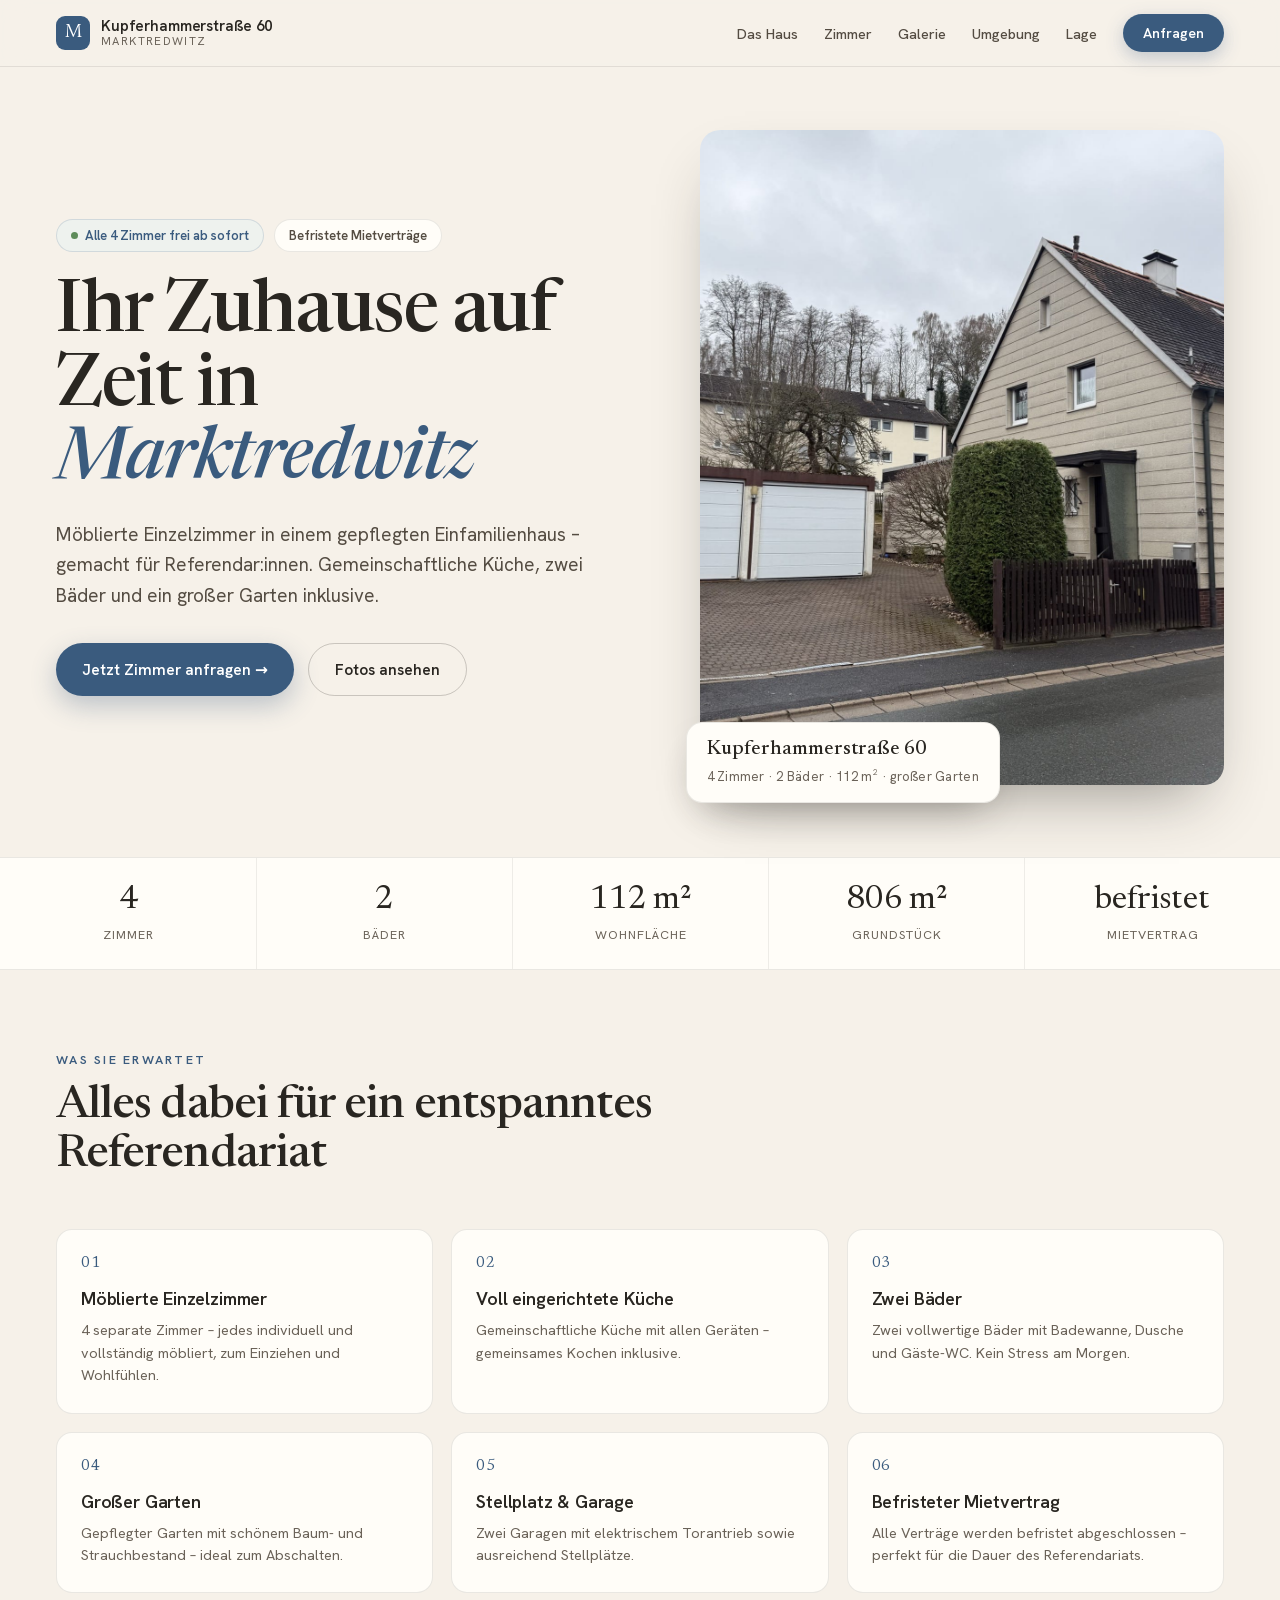
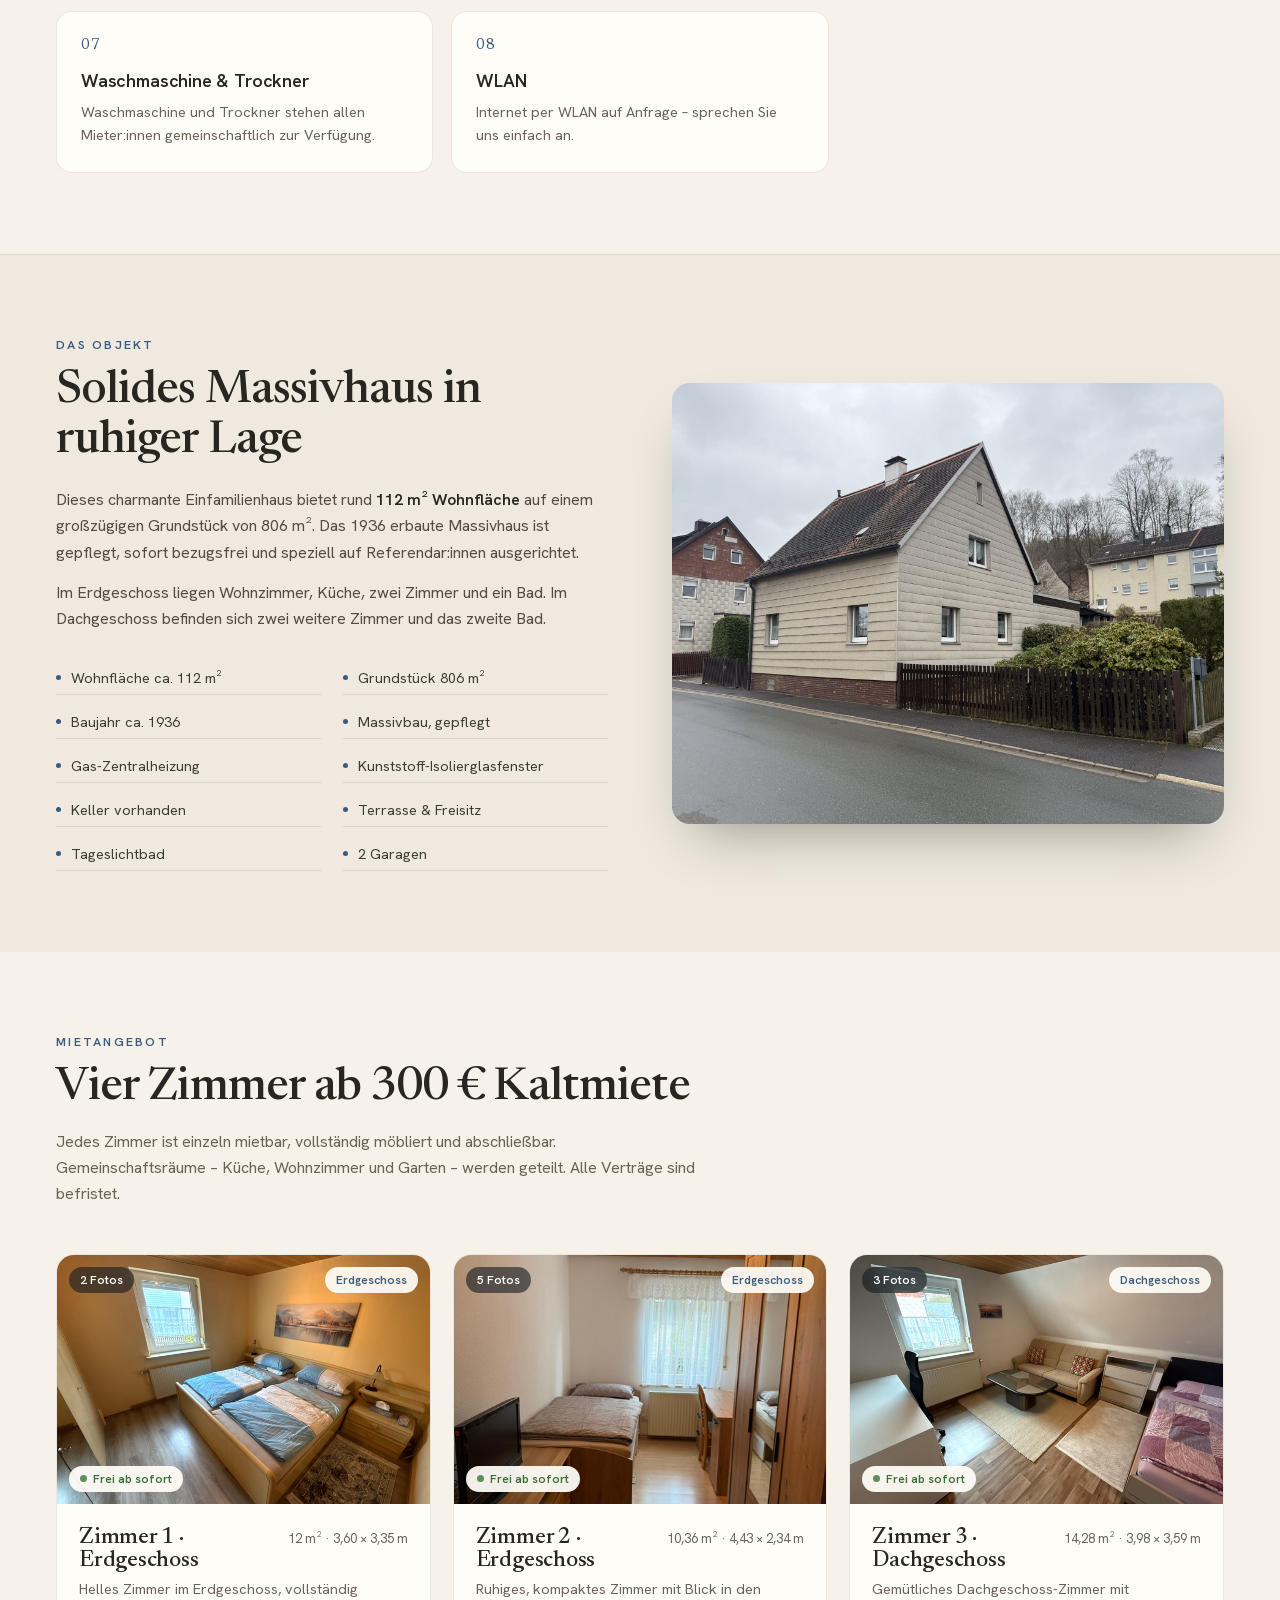
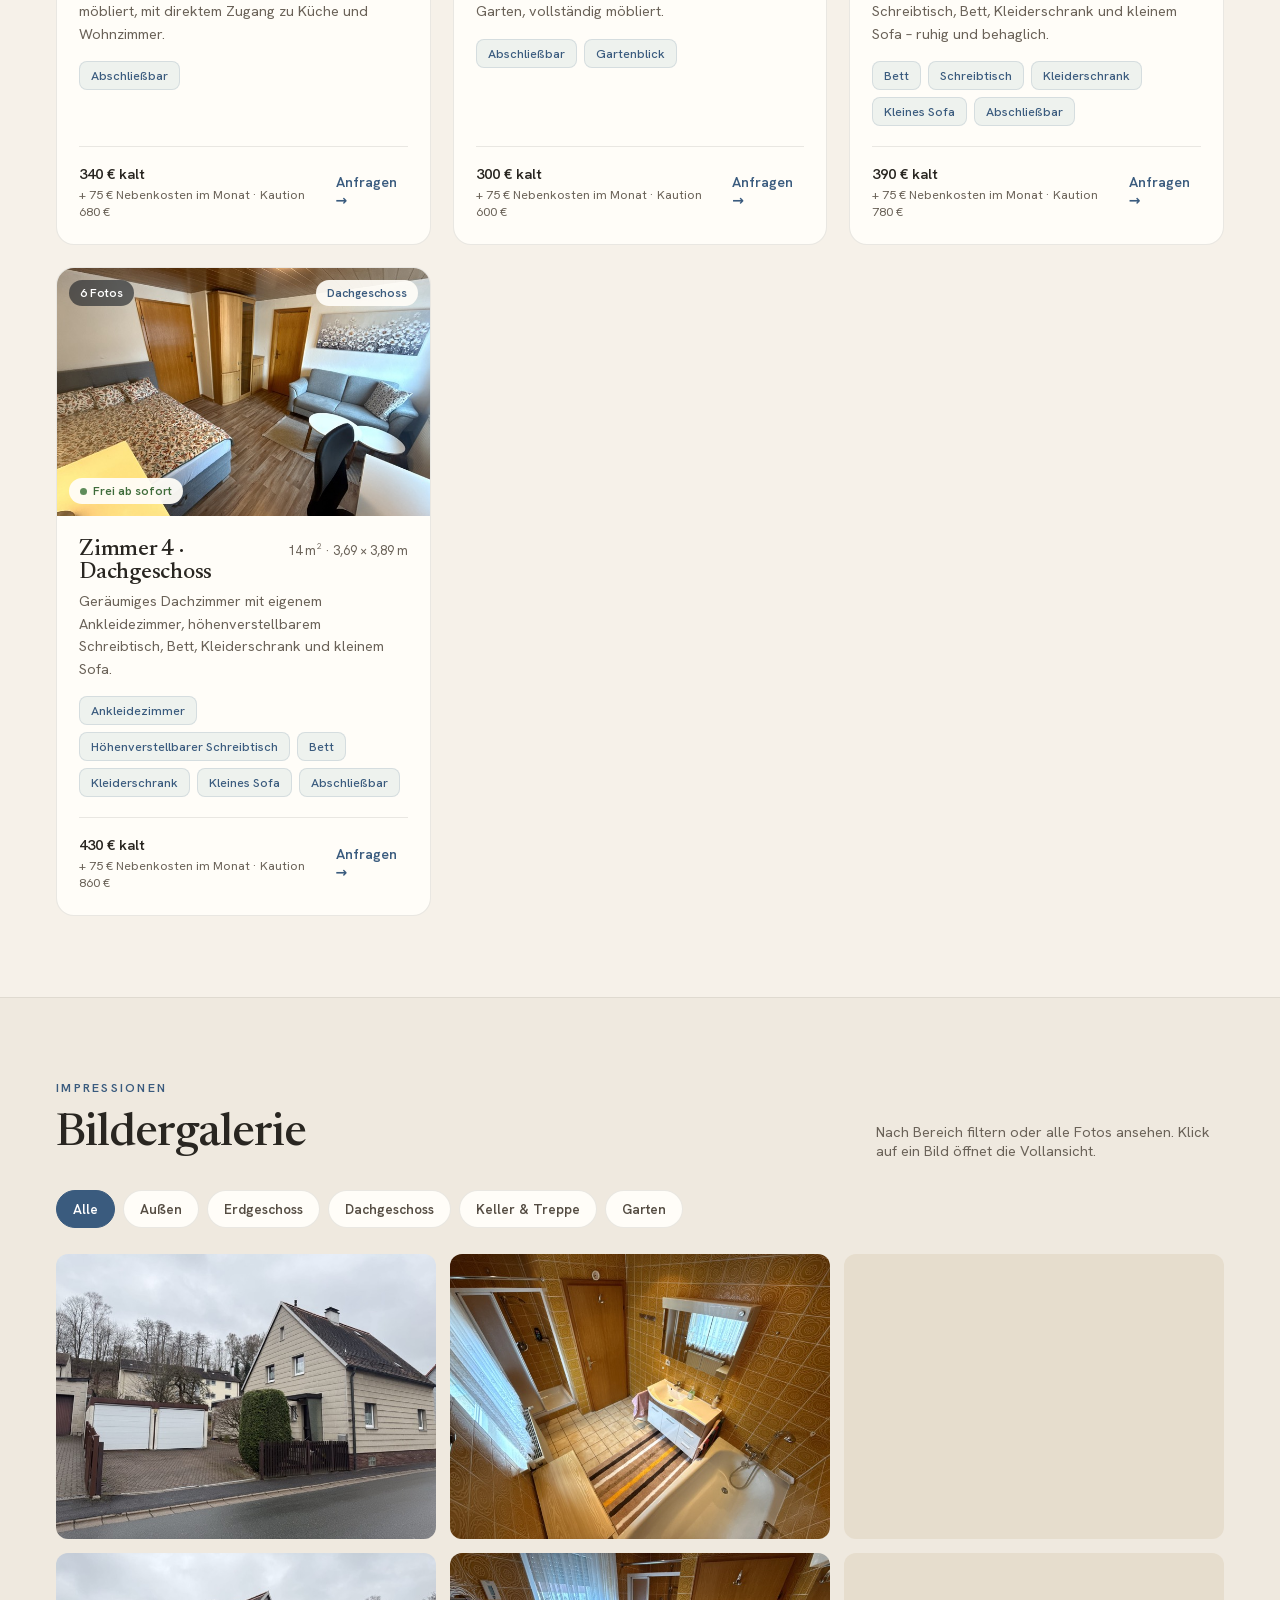
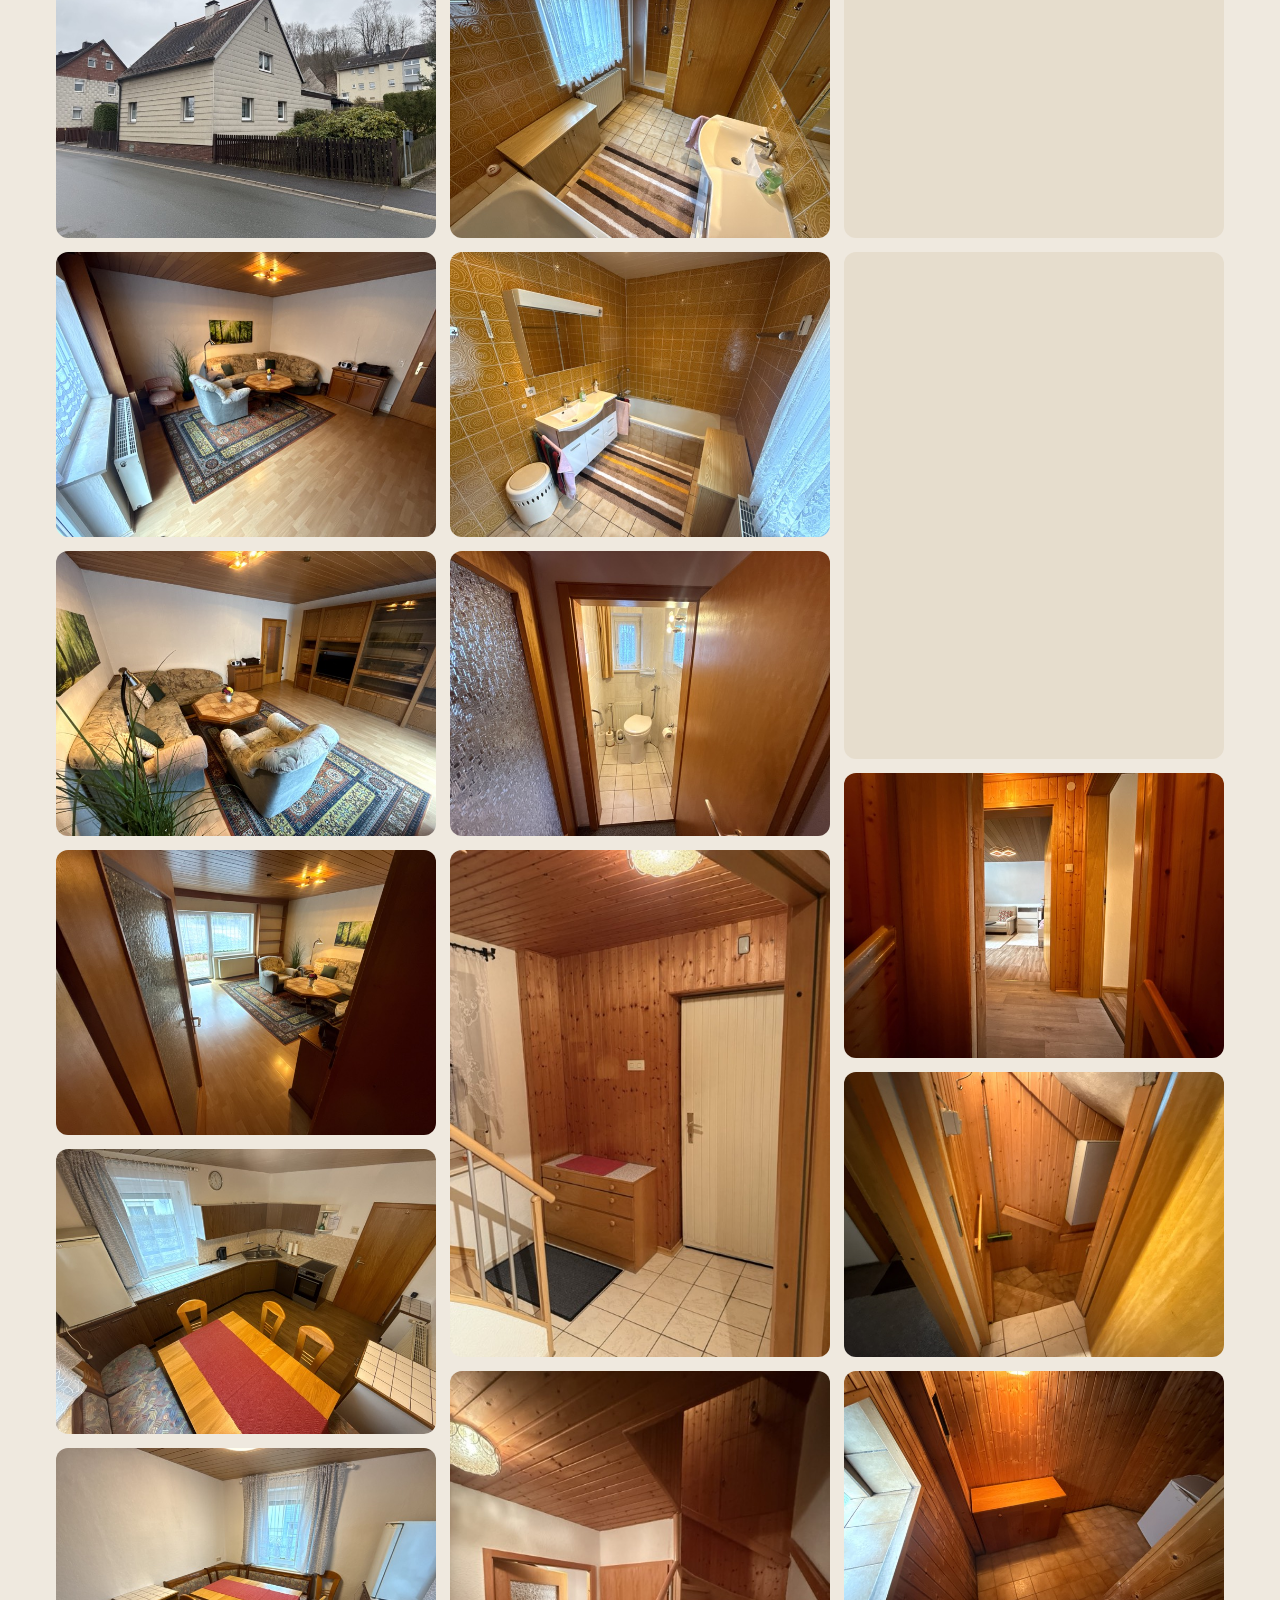
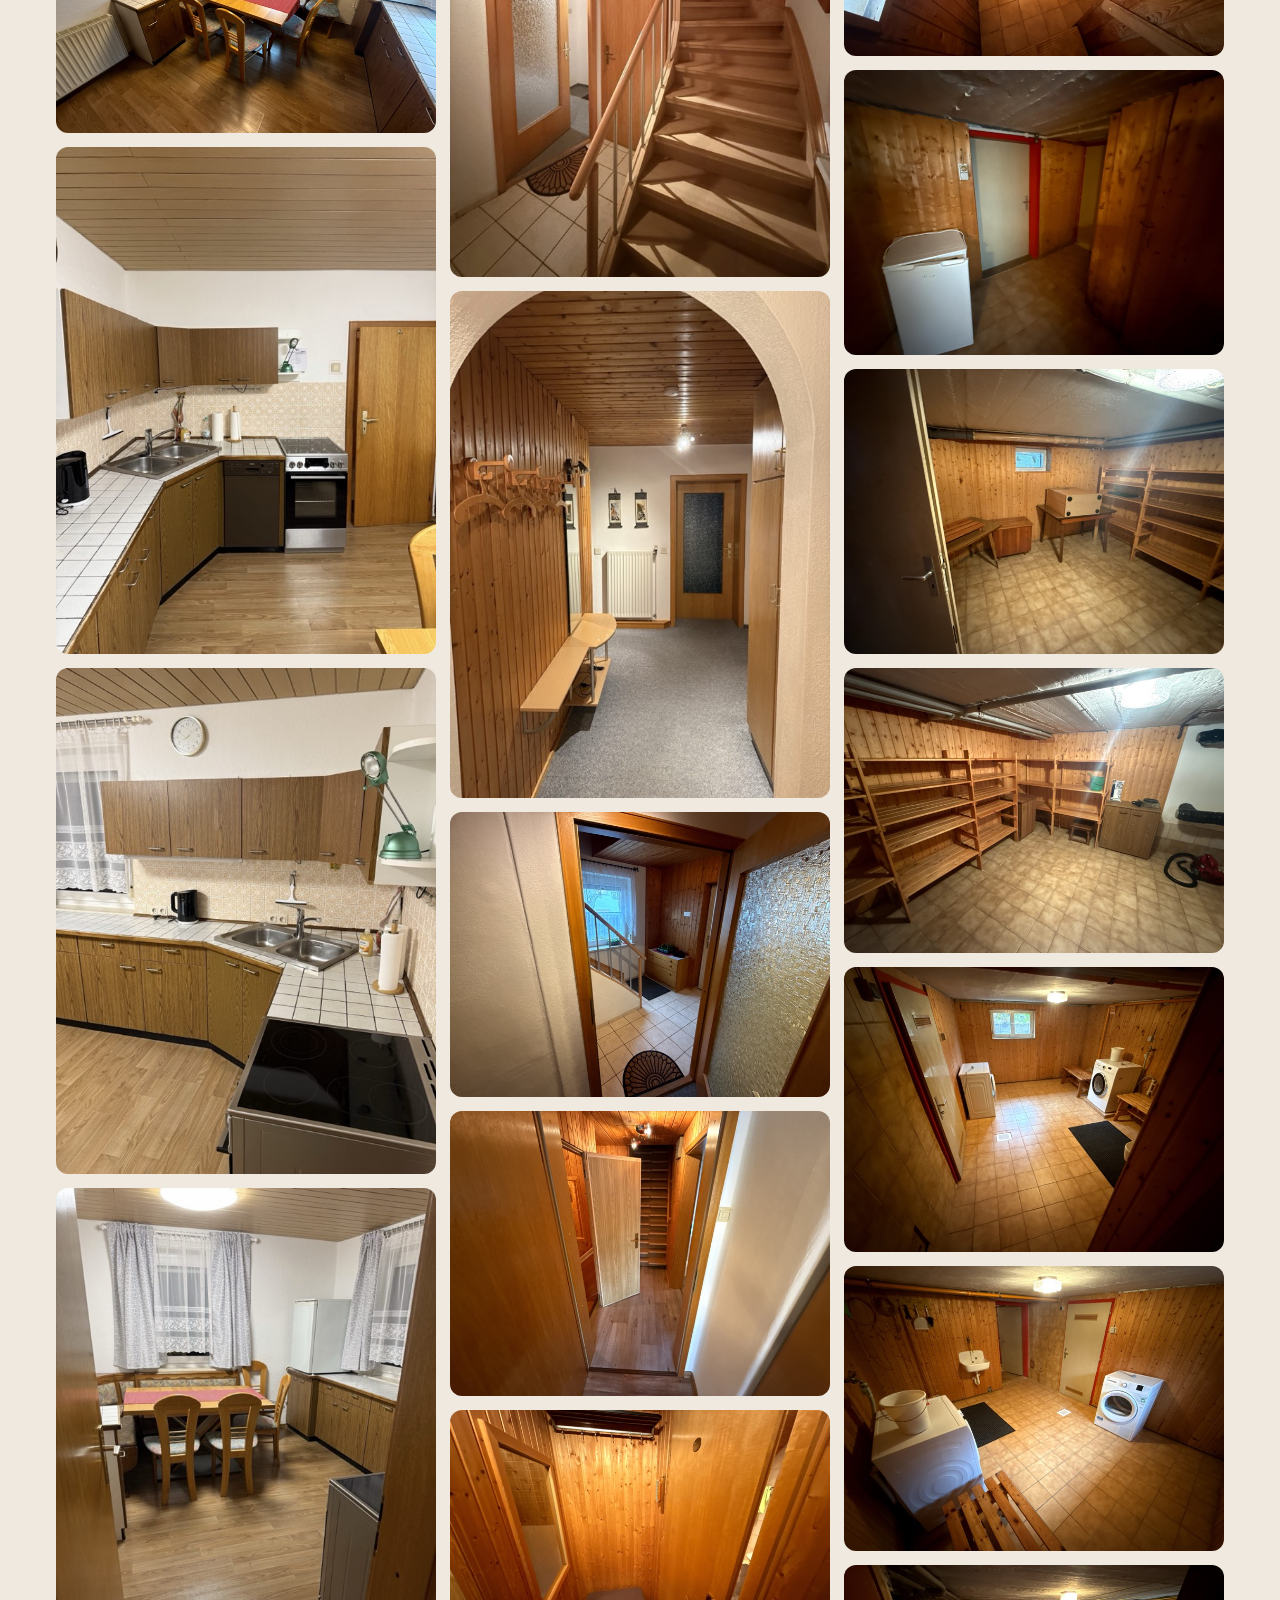
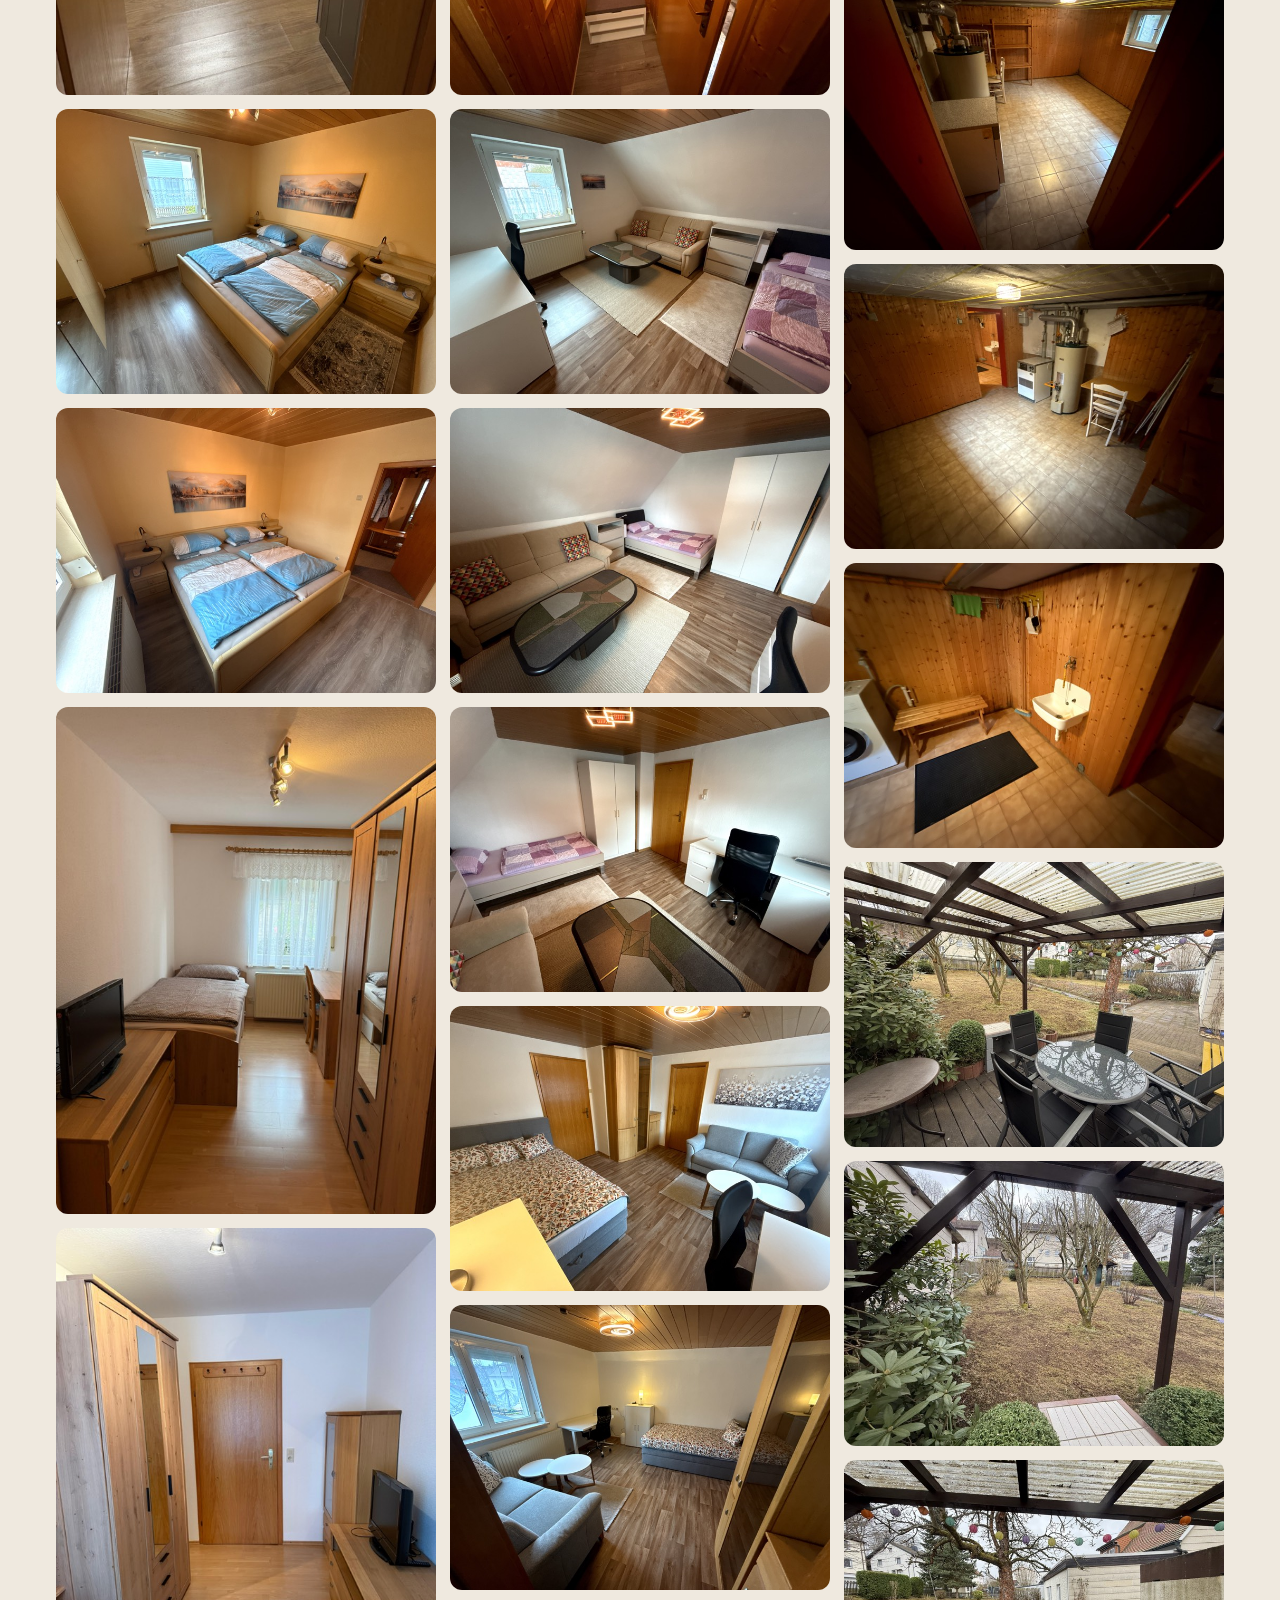
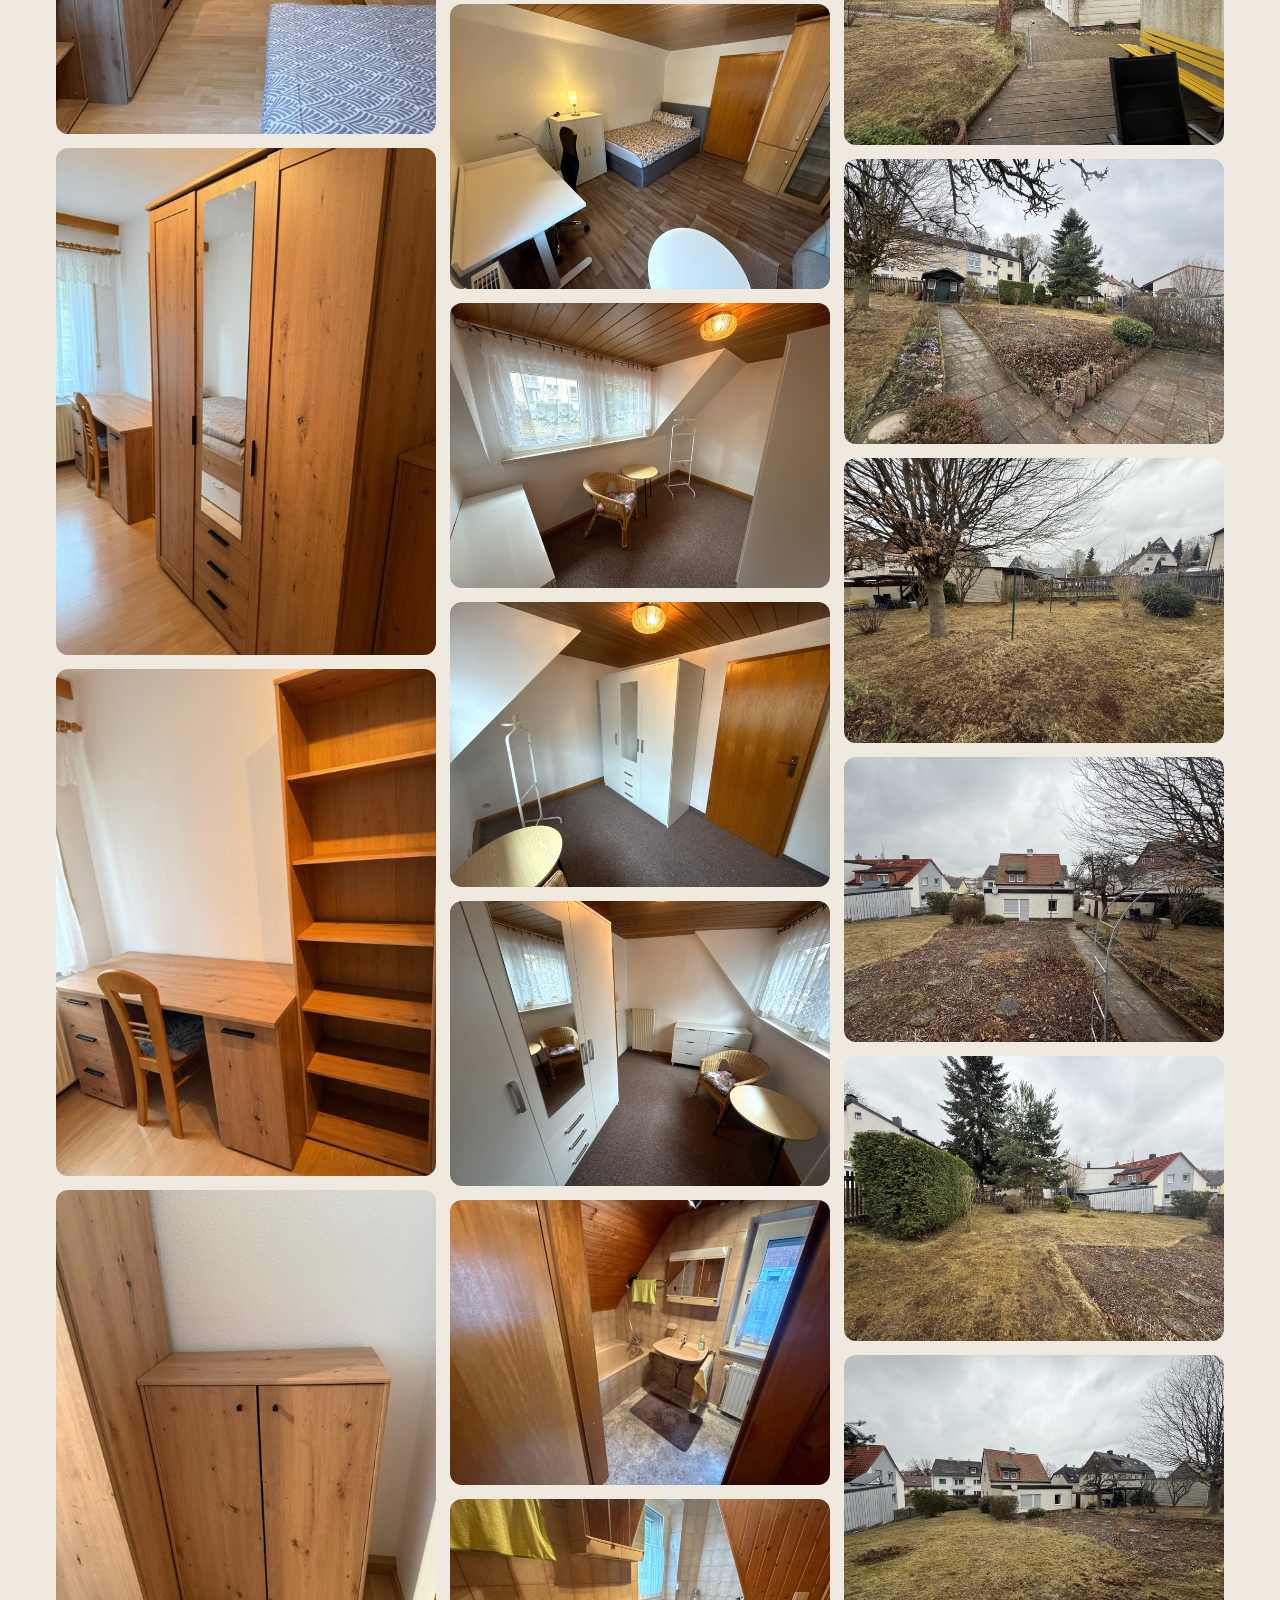
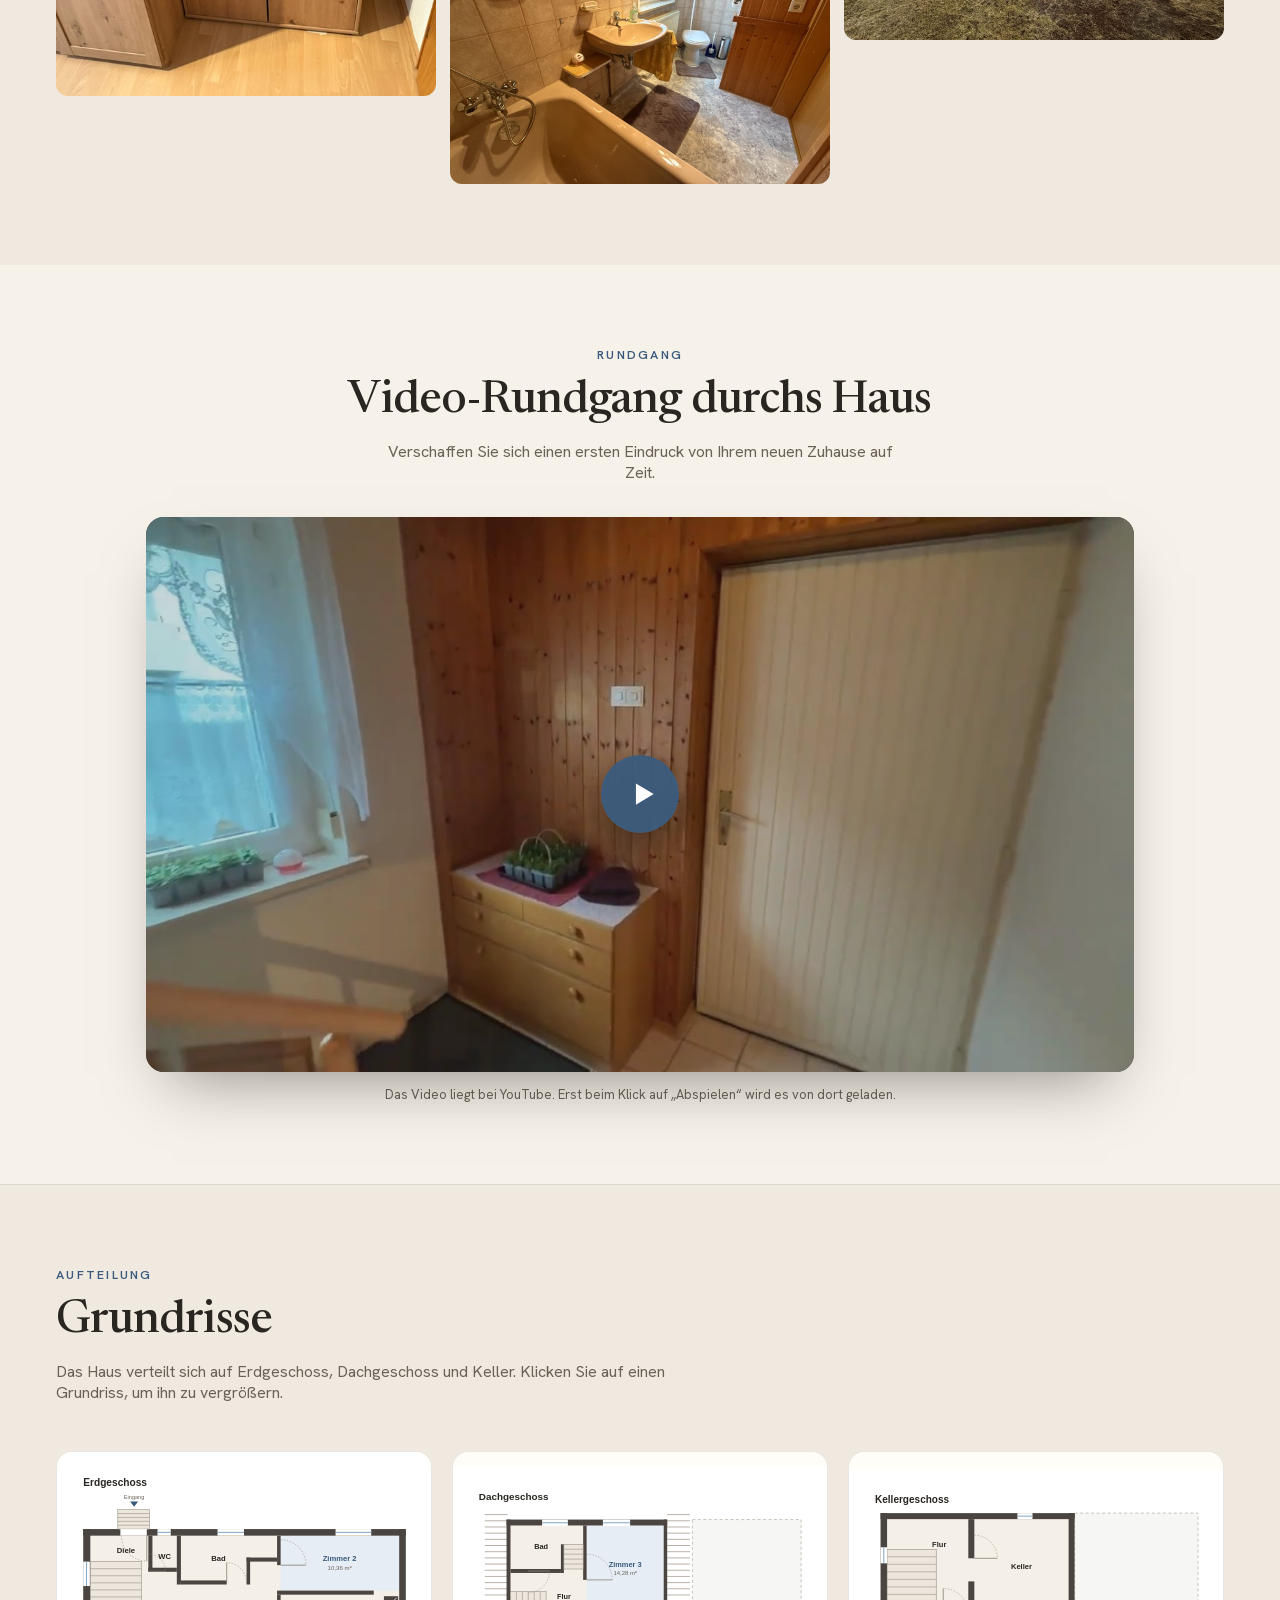
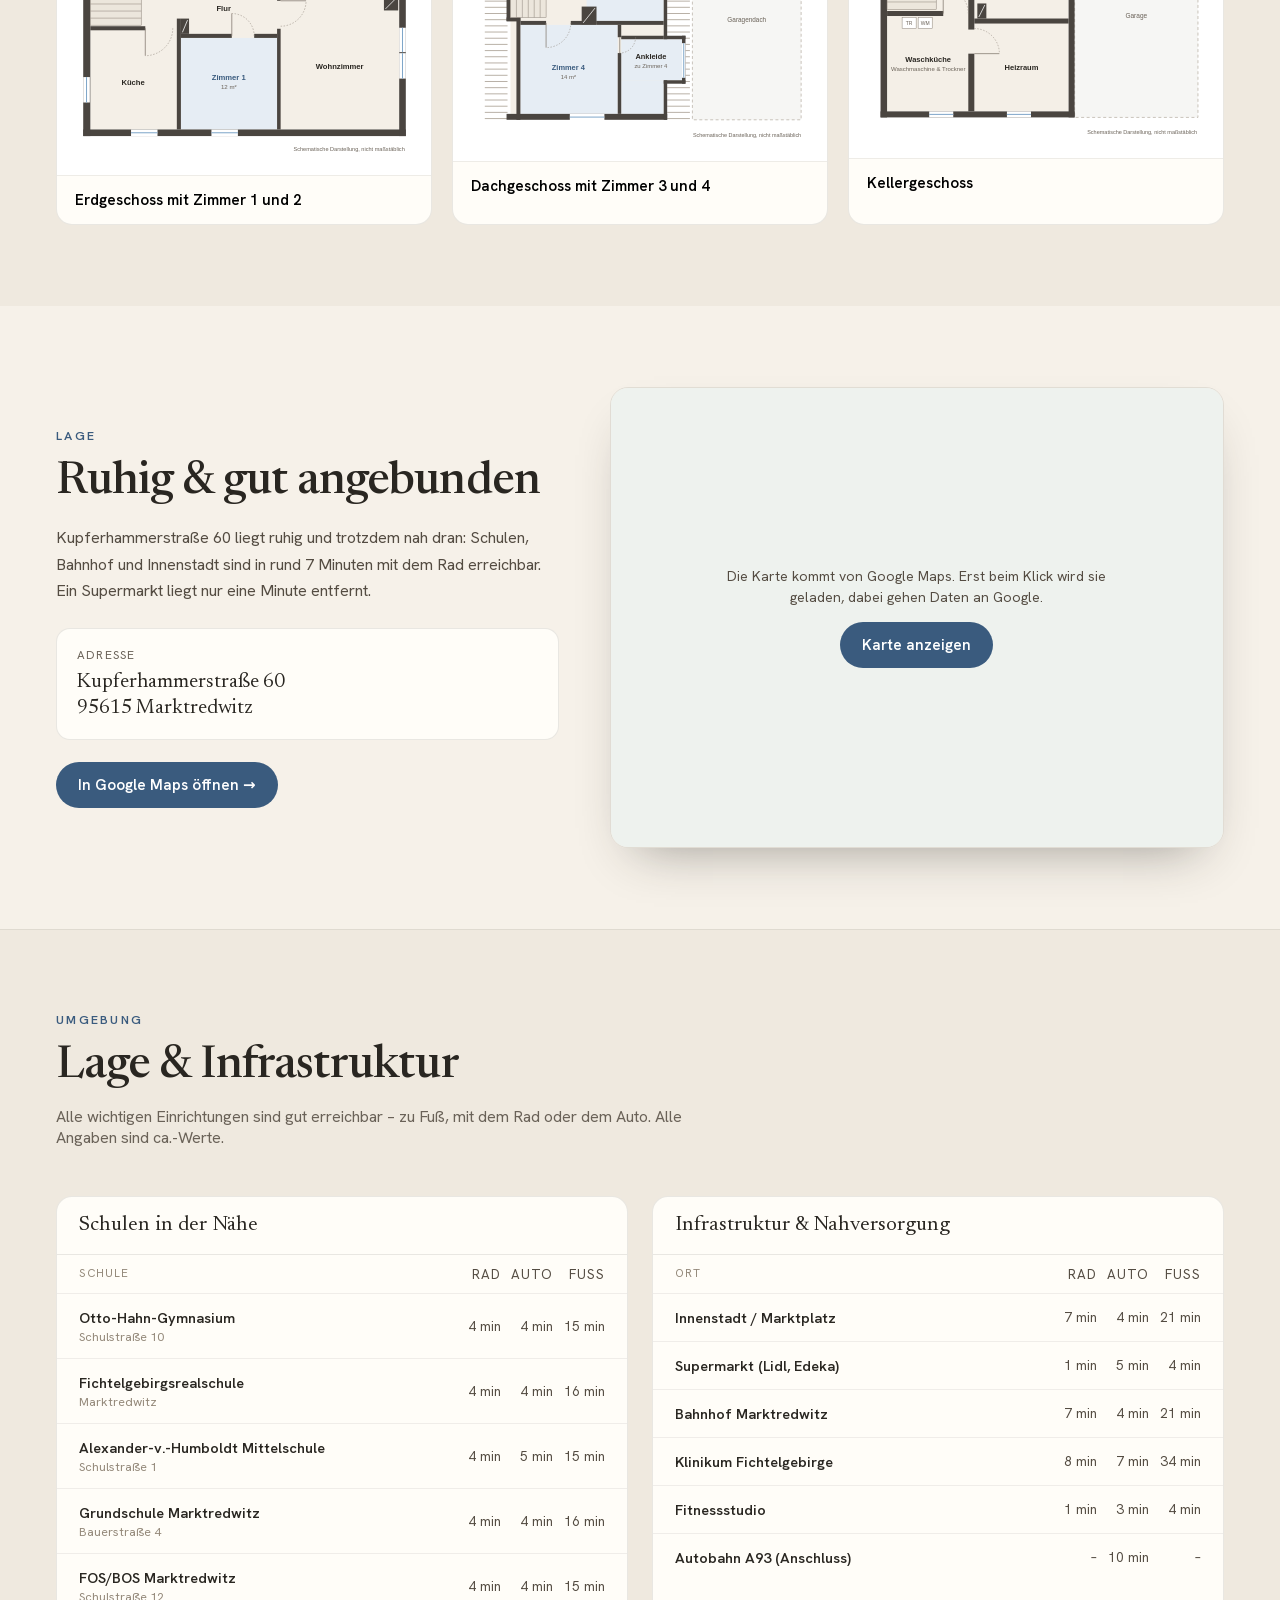
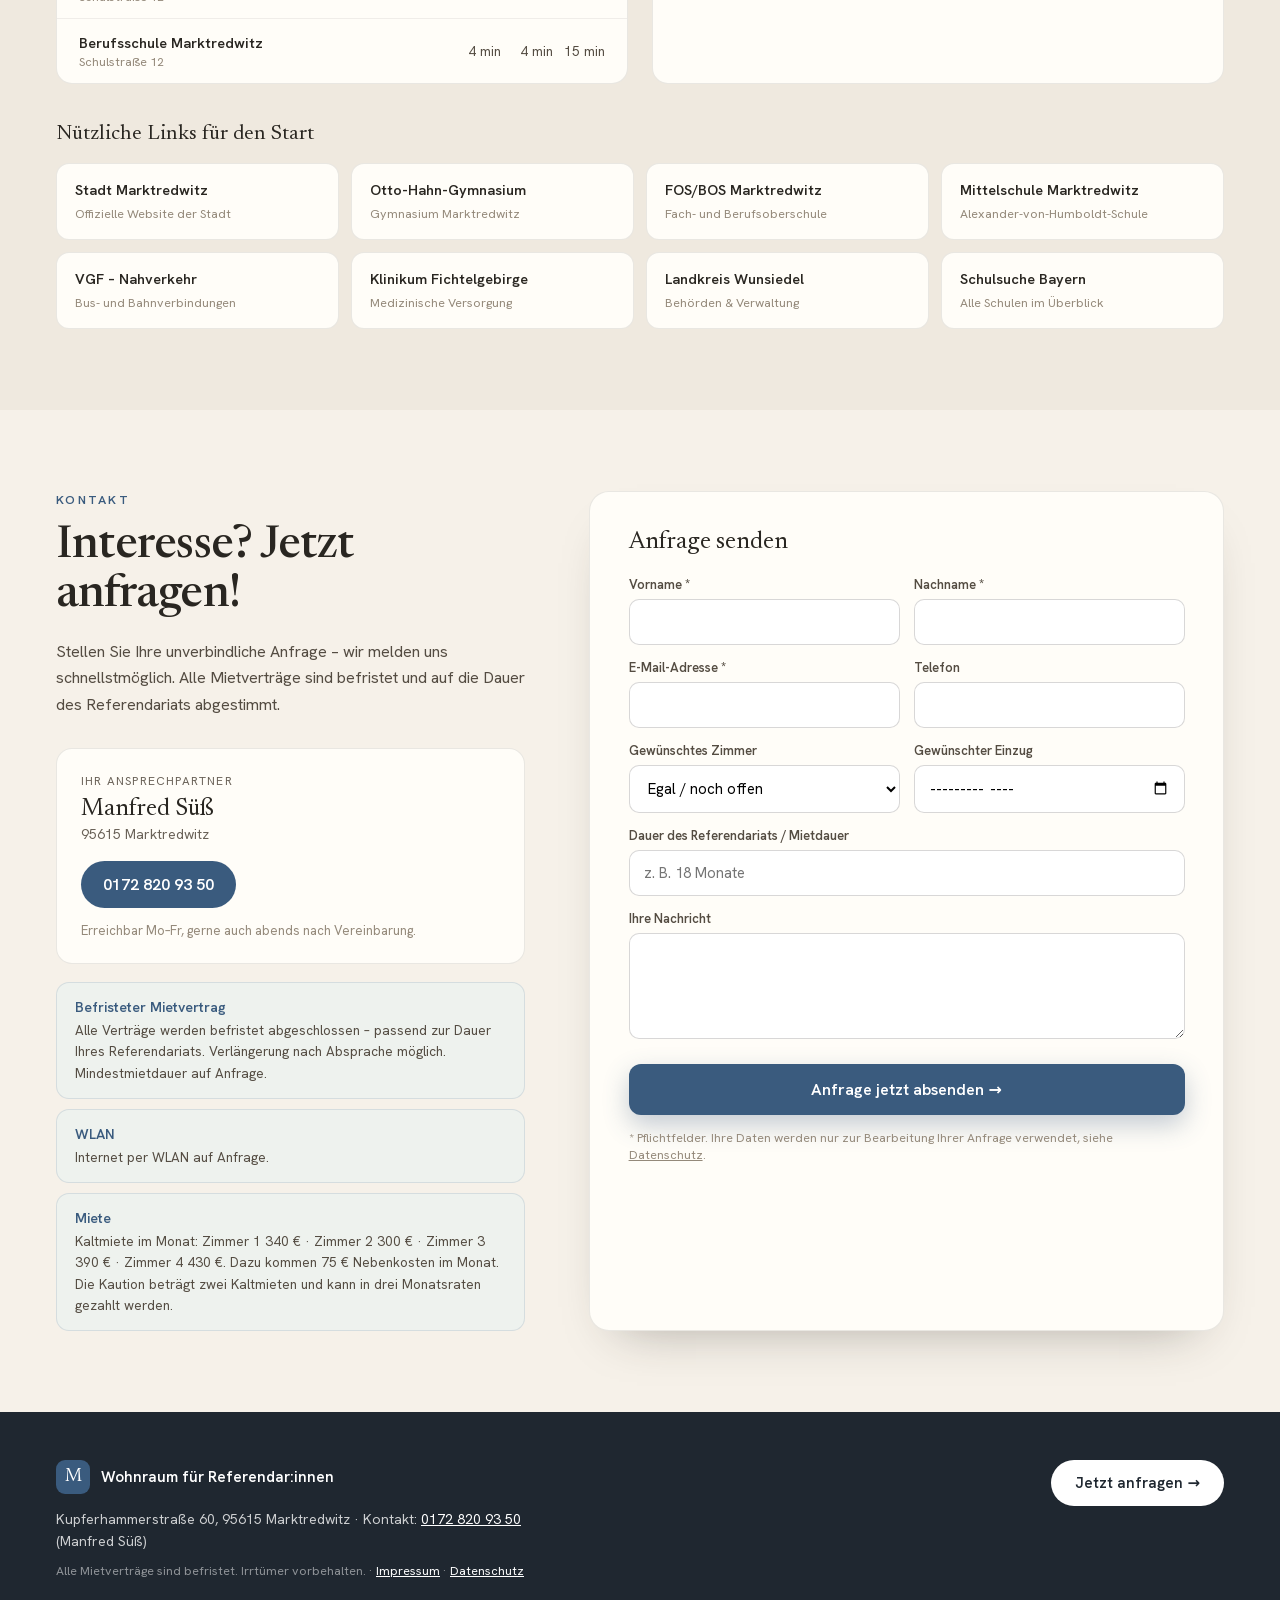
==== commit 44c03273: "Eigene Grundrisse, Formular vorbereitet für Web3Forms, Mindestmietdauer - Grundrisse EG, DG, KG neu " ====
--- a/index.html
+++ b/index.html
@@ -230,6 +230,8 @@
     .form-card input:focus,.form-card select:focus,.form-card textarea:focus{ outline:none; border-color:var(--accent); box-shadow:0 0 0 3px rgba(58,91,126,0.14); }
     .form-submit{ width:100%; margin-top:20px; padding:15px; border:0; border-radius:12px; background:var(--accent); color:#fff; font:inherit; font-weight:600; font-size:16px; cursor:pointer; box-shadow:0 10px 26px rgba(58,91,126,0.30); transition:background .18s ease; }
     .form-submit:hover{ background:var(--accent-dark); }
+    .form-error{ margin:14px 0 0; padding:12px 14px; border-radius:10px; background:#f7e3e0; color:#8c2a20; font-size:14px; line-height:1.5; }
+    .form-submit:disabled{ opacity:.7; cursor:wait; }
     .form-fine{ font-size:12.5px; color:var(--muted-2); margin:14px 0 0; }
     .thanks{ text-align:center; padding:40px 12px; }
     .thanks .check{ width:64px; height:64px; margin:0 auto 22px; border-radius:50%; background:var(--surface-3); display:grid; place-items:center; }
@@ -507,13 +509,13 @@
           <a href="tel:+491728209350" class="cta-sm" style="font-size:16px;">0172 820 93 50</a>
           <div class="note">Erreichbar Mo–Fr, gerne auch abends nach Vereinbarung.</div>
         </div>
-        <div class="note-box"><b>Befristeter Mietvertrag</b><span>Alle Verträge werden befristet abgeschlossen – passend zur Dauer Ihres Referendariats. Verlängerung nach Absprache möglich.</span></div>
+        <div class="note-box"><b>Befristeter Mietvertrag</b><span>Alle Verträge werden befristet abgeschlossen – passend zur Dauer Ihres Referendariats. Verlängerung nach Absprache möglich. Mindestmietdauer auf Anfrage.</span></div>
         <div class="note-box"><b>WLAN</b><span>Internet per WLAN auf Anfrage.</span></div>
         <div class="note-box"><b>Miete</b><span>Kaltmiete im Monat: Zimmer 1 340 € · Zimmer 2 300 € · Zimmer 3 390 € · Zimmer 4 430 €. Dazu kommen 75 € Nebenkosten im Monat. Die Kaution beträgt zwei Kaltmieten und kann in drei Monatsraten gezahlt werden.</span></div>
       </div>
 
       <div class="form-card" id="formCard">
-        <form id="anfrage-form" onsubmit="handleSubmit(event)">
+        <form id="anfrage-form" onsubmit="handleSubmit(event)" style="position:relative;">
           <div class="form-title">Anfrage senden</div>
           <div class="form-grid">
             <label class="fld"><span>Vorname *</span><input required type="text" name="vorname"></label>
@@ -533,7 +535,9 @@
           </div>
           <label class="fld wide"><span>Dauer des Referendariats / Mietdauer</span><input type="text" name="dauer" placeholder="z. B. 18 Monate"></label>
           <label class="fld wide"><span>Ihre Nachricht</span><textarea rows="4" name="nachricht"></textarea></label>
+          <input type="checkbox" name="botcheck" tabindex="-1" autocomplete="off" aria-hidden="true" style="position:absolute;left:-9999px;">
           <button type="submit" class="form-submit">Anfrage jetzt absenden →</button>
+          <p class="form-error" id="formStatus" role="alert" hidden></p>
           <p class="form-fine">* Pflichtfelder. Ihre Daten werden nur zur Bearbeitung Ihrer Anfrage verwendet, siehe <a href="datenschutz.html" style="color:inherit;text-decoration:underline;">Datenschutz</a>.</p>
         </form>
       </div>
@@ -603,9 +607,9 @@
     const allImages = buildGallery();
 
     const floorplans = [
-      { src:B+'sparkasse/EG.jpg', group:'Erdgeschoss (EG)' },
-      { src:B+'sparkasse/DG.jpg', group:'Dachgeschoss (DG)' },
-      { src:B+'sparkasse/KG.jpg', group:'Kellergeschoss' }
+      { src:B+'grundrisse/grundriss-eg.svg', group:'Erdgeschoss mit Zimmer 1 und 2' },
+      { src:B+'grundrisse/grundriss-dg.svg', group:'Dachgeschoss mit Zimmer 3 und 4' },
+      { src:B+'grundrisse/grundriss-kg.svg', group:'Kellergeschoss' }
     ];
 
     const schools = [
@@ -798,44 +802,79 @@
       if(a) track('klick-telefon', 'Telefonnummer angetippt');
     });
 
-    // ── KONTAKTFORMULAR → MAILTO ─────────────────────────────────────
-    function handleSubmit(e){
+    // ── KONTAKTFORMULAR ──────────────────────────────────────────────
+    // Mit Web3Forms-Schlüssel geht die Anfrage direkt per Mail an Manfred.
+    // Ohne Schlüssel wird wie bisher eine Mail im Mailprogramm des Besuchers vorbereitet.
+    const W3F_KEY = '';
+    const PHONE_HTML = '<a href="tel:+491728209350" class="cta-sm" style="font-size:16px;">0172 820 93 50</a>';
+
+    function formData(f){
+      return {
+        vorname: f.vorname.value.trim(), nachname: f.nachname.value.trim(),
+        email: f.email.value.trim(), telefon: f.telefon.value.trim(),
+        zimmer: f.zimmer.options[f.zimmer.selectedIndex].text,
+        einzug: f.einzug.value || 'noch offen', dauer: f.dauer.value.trim() || 'noch offen',
+        nachricht: f.nachricht.value.trim()
+      };
+    }
+    function mailText(d){
+      return 'Name: ' + d.vorname + ' ' + d.nachname + '\n' +
+        'E-Mail: ' + d.email + '\n' +
+        'Telefon: ' + (d.telefon || '–') + '\n' +
+        'Gewünschtes Zimmer: ' + d.zimmer + '\n' +
+        'Gewünschter Einzug: ' + d.einzug + '\n' +
+        'Mietdauer: ' + d.dauer + '\n\n' +
+        'Nachricht:\n' + (d.nachricht || '–');
+    }
+    function showThanks(title, text){
+      document.getElementById('formCard').innerHTML =
+        '<div class="thanks" role="status">'+
+          '<div class="check"><span></span></div>'+
+          '<h3>'+esc(title)+'</h3>'+
+          '<p>'+esc(text)+'</p>'+ PHONE_HTML +
+        '</div>';
+    }
+    function setStatus(msg){
+      const el = document.getElementById('formStatus');
+      el.textContent = msg; el.hidden = !msg;
+    }
+
+    async function handleSubmit(e){
       e.preventDefault();
-      track('anfrage-formular', 'Anfrageformular abgeschickt');
       const f = e.target;
-      const vorname   = f.vorname.value.trim();
-      const nachname  = f.nachname.value.trim();
-      const email     = f.email.value.trim();
-      const telefon   = f.telefon.value.trim();
-      const zimmer    = f.zimmer.options[f.zimmer.selectedIndex].text;
-      const einzug    = f.einzug.value || 'noch offen';
-      const dauer     = f.dauer.value.trim() || 'noch offen';
-      const nachricht = f.nachricht.value.trim();
-
-      const subject = encodeURIComponent('Zimmeranfrage Referendariat – ' + vorname + ' ' + nachname);
-      const body = encodeURIComponent(
-        'Guten Tag Herr Süß,\n\n' +
-        'ich interessiere mich für ein Zimmer in der Kupferhammerstraße 60.\n\n' +
-        'Name: ' + vorname + ' ' + nachname + '\n' +
-        'E-Mail: ' + email + '\n' +
-        'Telefon: ' + (telefon || '–') + '\n' +
-        'Gewünschtes Zimmer: ' + zimmer + '\n' +
-        'Gewünschter Einzug: ' + einzug + '\n' +
-        'Mietdauer: ' + dauer + '\n\n' +
-        'Nachricht:\n' + (nachricht || '–') + '\n\n' +
-        'Mit freundlichen Grüßen\n' + vorname + ' ' + nachname
-      );
-
-      const toEmail = 'ManfredSuess@gmx.de';
-      window.location.href = 'mailto:' + toEmail + '?subject=' + subject + '&body=' + body;
-
-      document.getElementById('formCard').innerHTML =
-        '<div class="thanks">'+
-          '<div class="check"><span></span></div>'+
-          '<h3>Vielen Dank!</h3>'+
-          '<p>Ihre Anfrage wurde in Ihrem E-Mail-Programm vorbereitet – bitte senden Sie die Nachricht ab. Für eine schnelle Rückmeldung erreichen Sie uns auch direkt telefonisch.</p>'+
-          '<a href="tel:+491728209350" class="cta-sm" style="font-size:16px;">0172 820 93 50</a>'+
-        '</div>';
+      if(f.botcheck && f.botcheck.checked) return;
+      const d = formData(f);
+      const subject = 'Zimmeranfrage Referendariat – ' + d.vorname + ' ' + d.nachname;
+
+      if(!W3F_KEY){
+        track('anfrage-formular', 'Anfrageformular abgeschickt');
+        const body = 'Guten Tag Herr Süß,\n\nich interessiere mich für ein Zimmer in der Kupferhammerstraße 60.\n\n' + mailText(d) + '\n\nMit freundlichen Grüßen\n' + d.vorname + ' ' + d.nachname;
+        window.location.href = 'mailto:ManfredSuess@gmx.de?subject=' + encodeURIComponent(subject) + '&body=' + encodeURIComponent(body);
+        showThanks('Fast geschafft', 'Ihr E-Mail-Programm sollte sich mit der fertigen Anfrage geöffnet haben. Bitte schicken Sie die Mail dort ab. Hat sich nichts geöffnet, rufen Sie uns gern direkt an.');
+        return;
+      }
+
+      const btn = f.querySelector('.form-submit');
+      btn.disabled = true; btn.textContent = 'Wird gesendet …'; setStatus('');
+      try{
+        const res = await fetch('https://api.web3forms.com/submit', {
+          method:'POST',
+          headers:{ 'Content-Type':'application/json', 'Accept':'application/json' },
+          body: JSON.stringify({
+            access_key: W3F_KEY, subject: subject, from_name: 'Website Kupferhammerstraße 60',
+            replyto: d.email, name: d.vorname + ' ' + d.nachname, email: d.email,
+            telefon: d.telefon || '–', zimmer: d.zimmer, einzug: d.einzug, mietdauer: d.dauer,
+            nachricht: d.nachricht || '–'
+          })
+        });
+        const out = await res.json().catch(() => ({}));
+        if(!res.ok || !out.success) throw new Error(out.message || ('HTTP ' + res.status));
+        track('anfrage-formular', 'Anfrageformular abgeschickt');
+        showThanks('Vielen Dank!', 'Ihre Anfrage ist angekommen. Wir melden uns so schnell wie möglich bei Ihnen, meist innerhalb von ein bis zwei Tagen.');
+      }catch(err){
+        btn.disabled = false; btn.textContent = 'Anfrage jetzt absenden →';
+        setStatus('Die Anfrage konnte gerade nicht gesendet werden. Bitte versuchen Sie es noch einmal oder rufen Sie uns an: 0172 820 93 50.');
+      }
     }
   </script>
   <script data-goatcounter="https://mak-psue.goatcounter.com/count" async src="https://gc.zgo.at/count.js"></script>
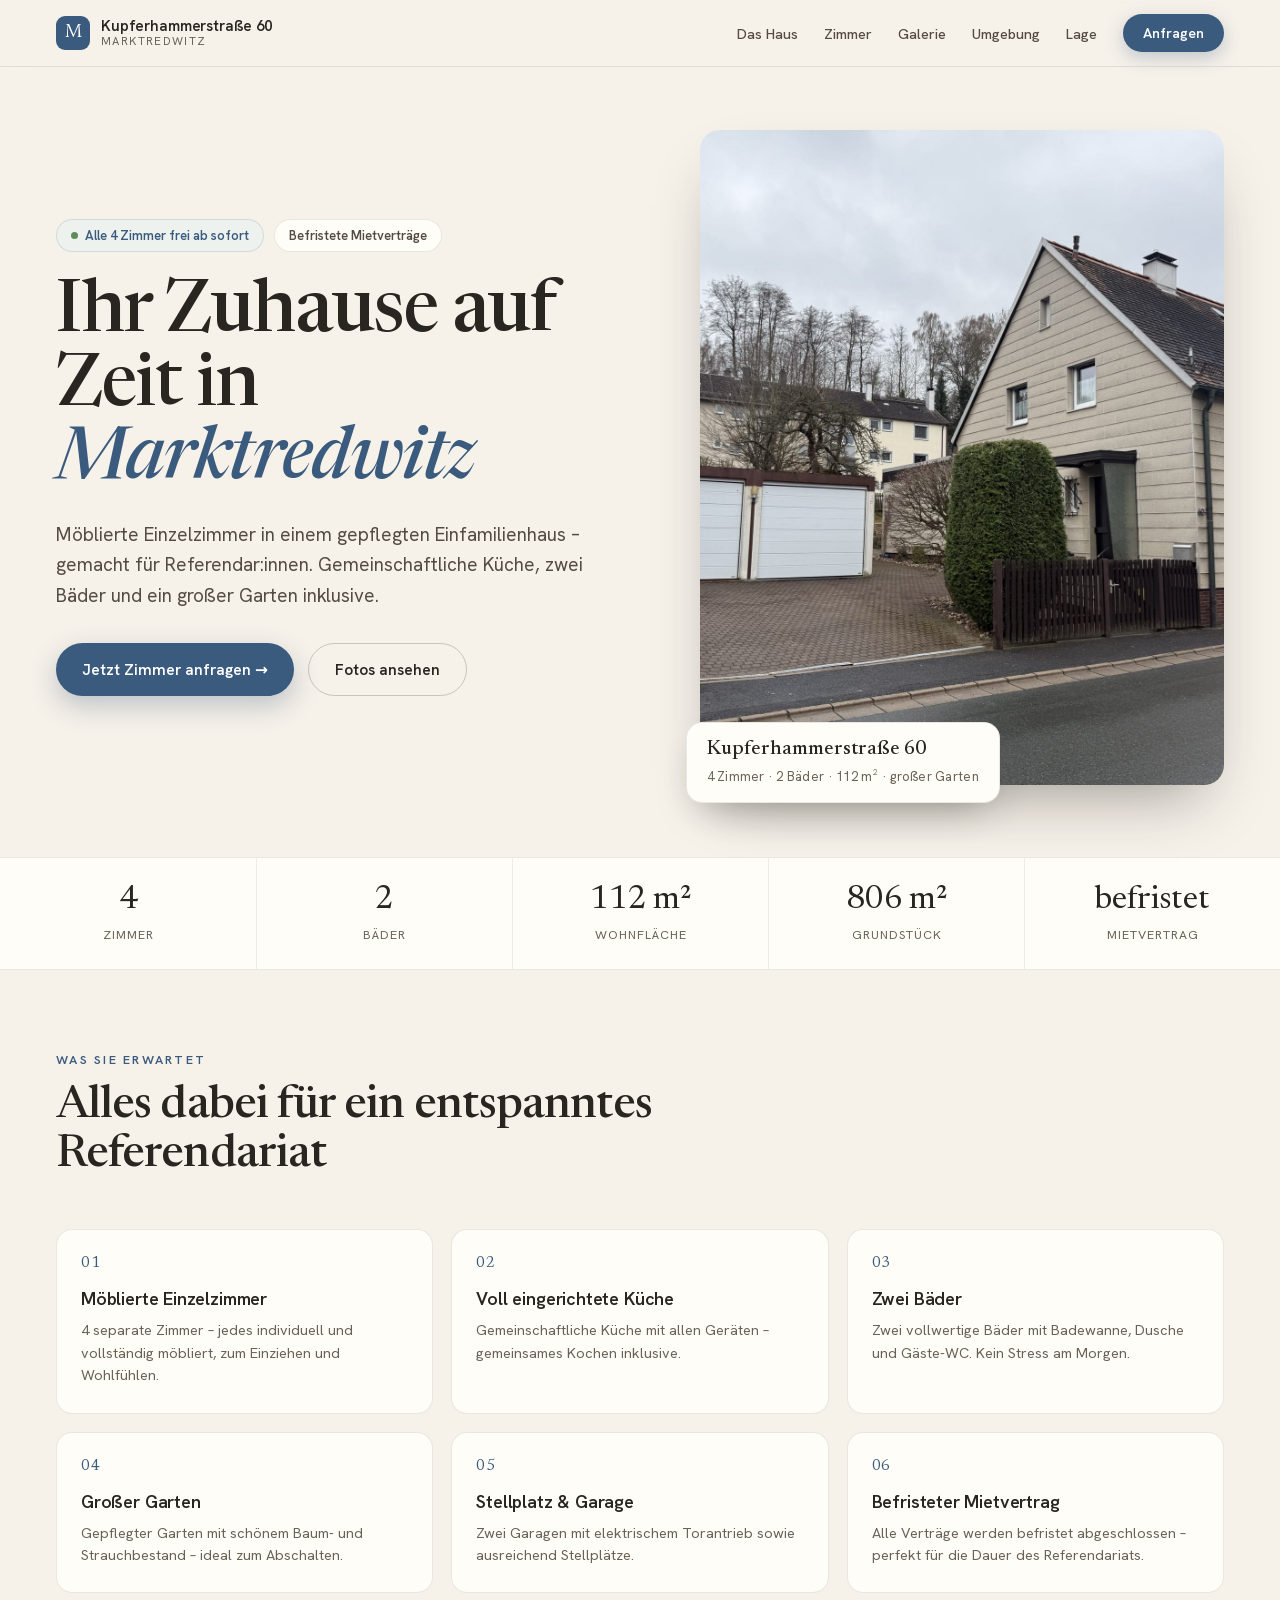
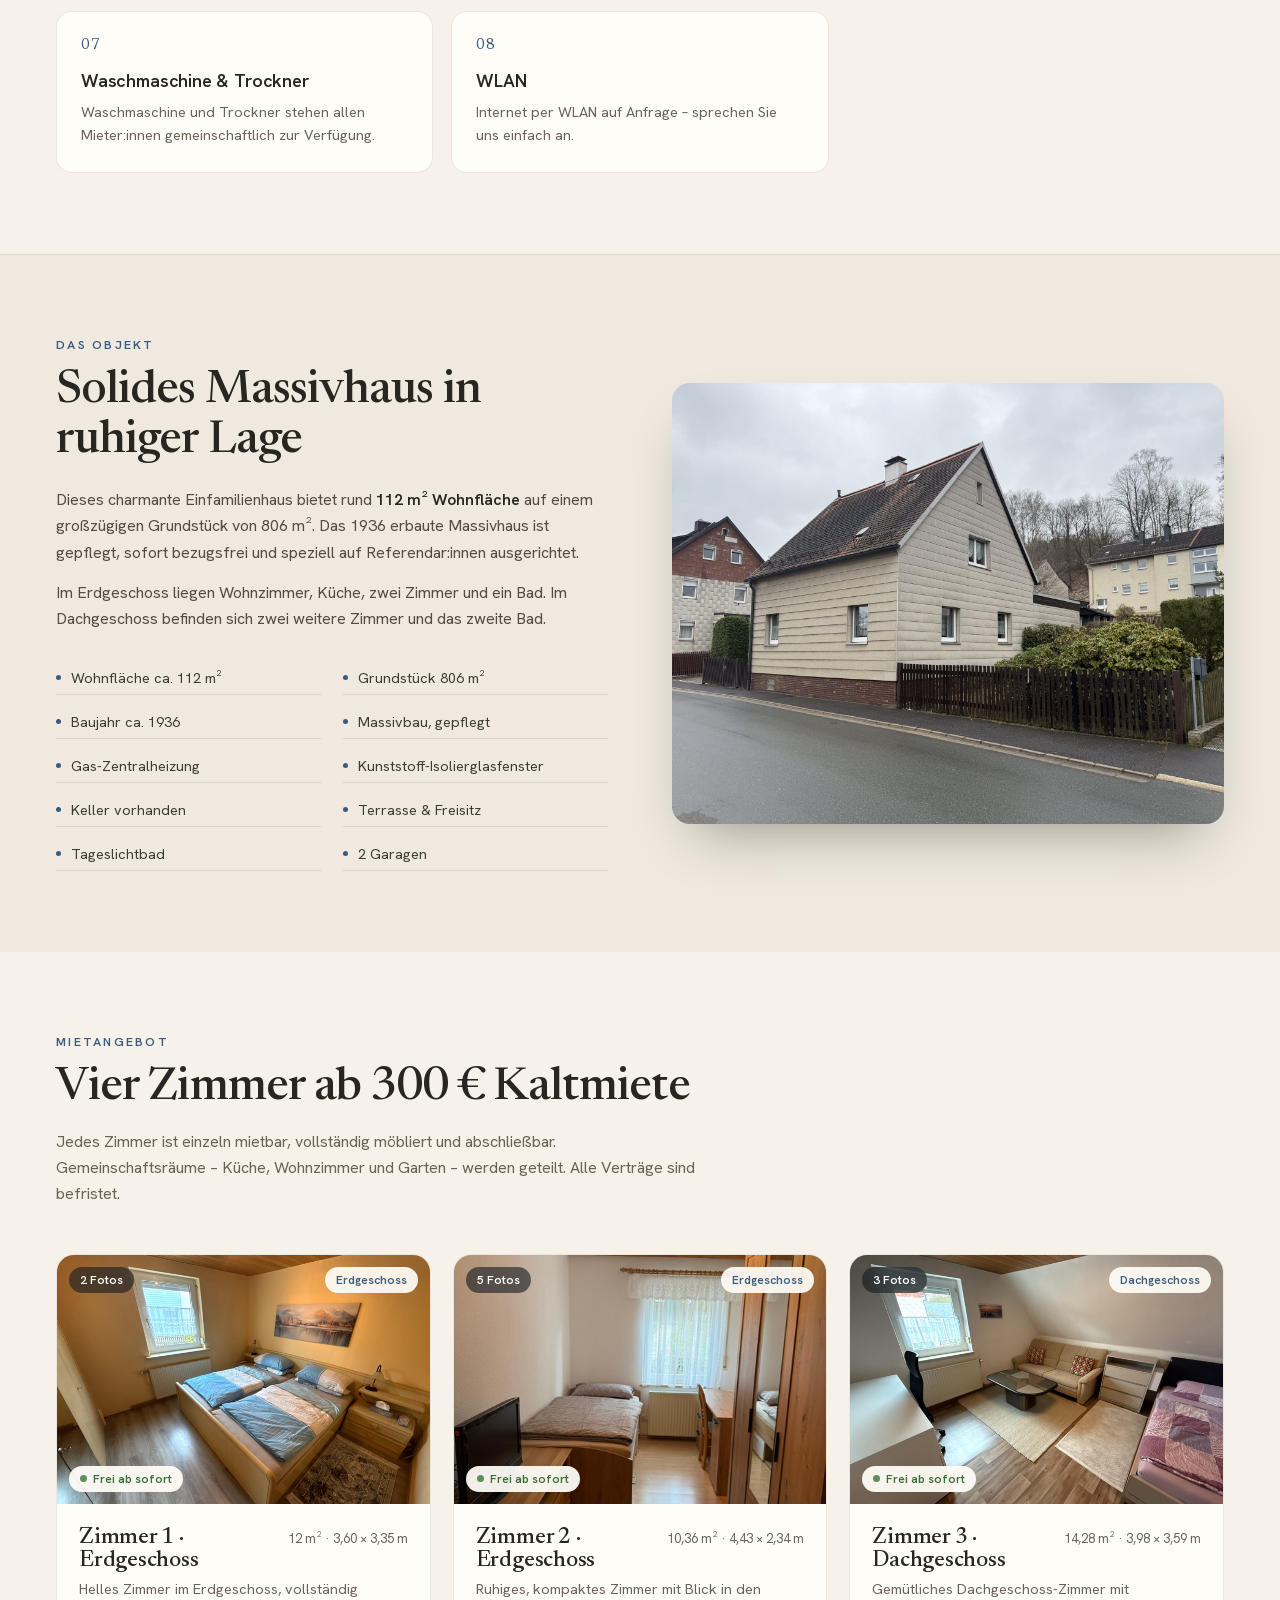
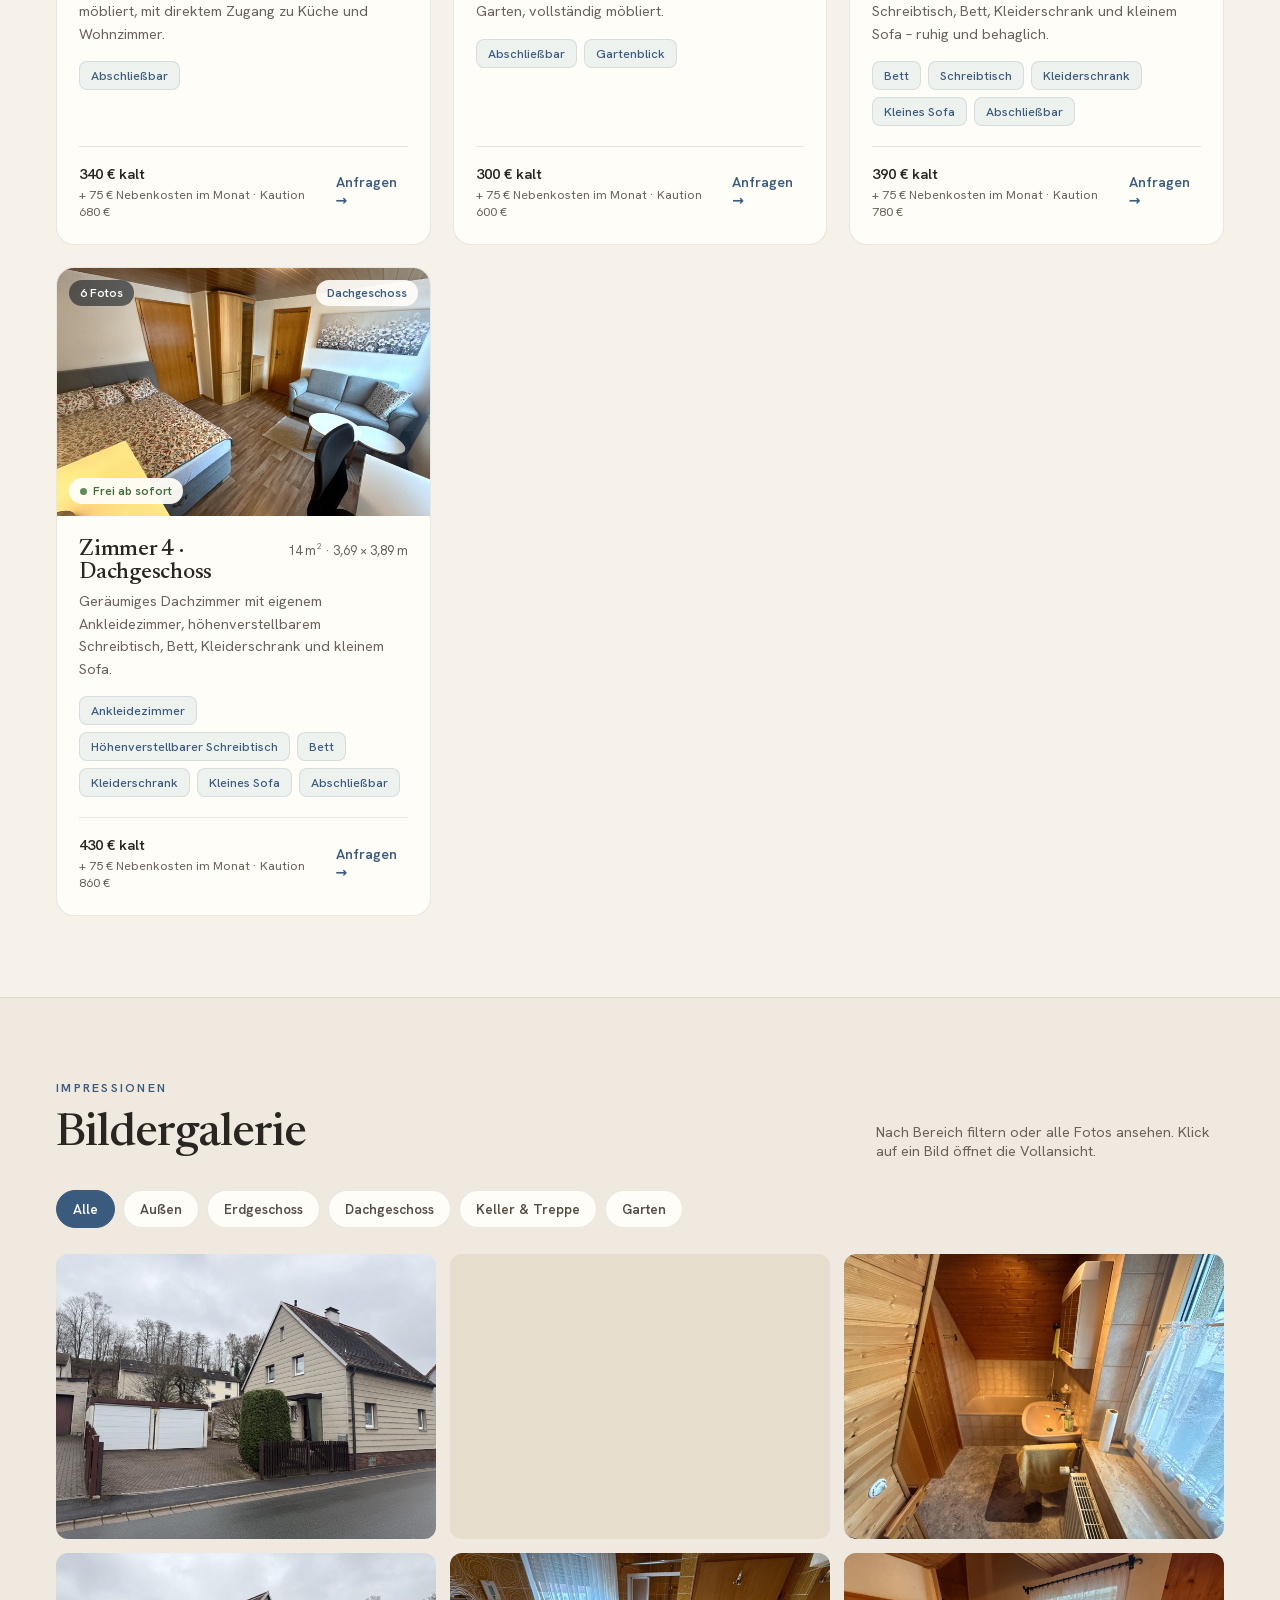
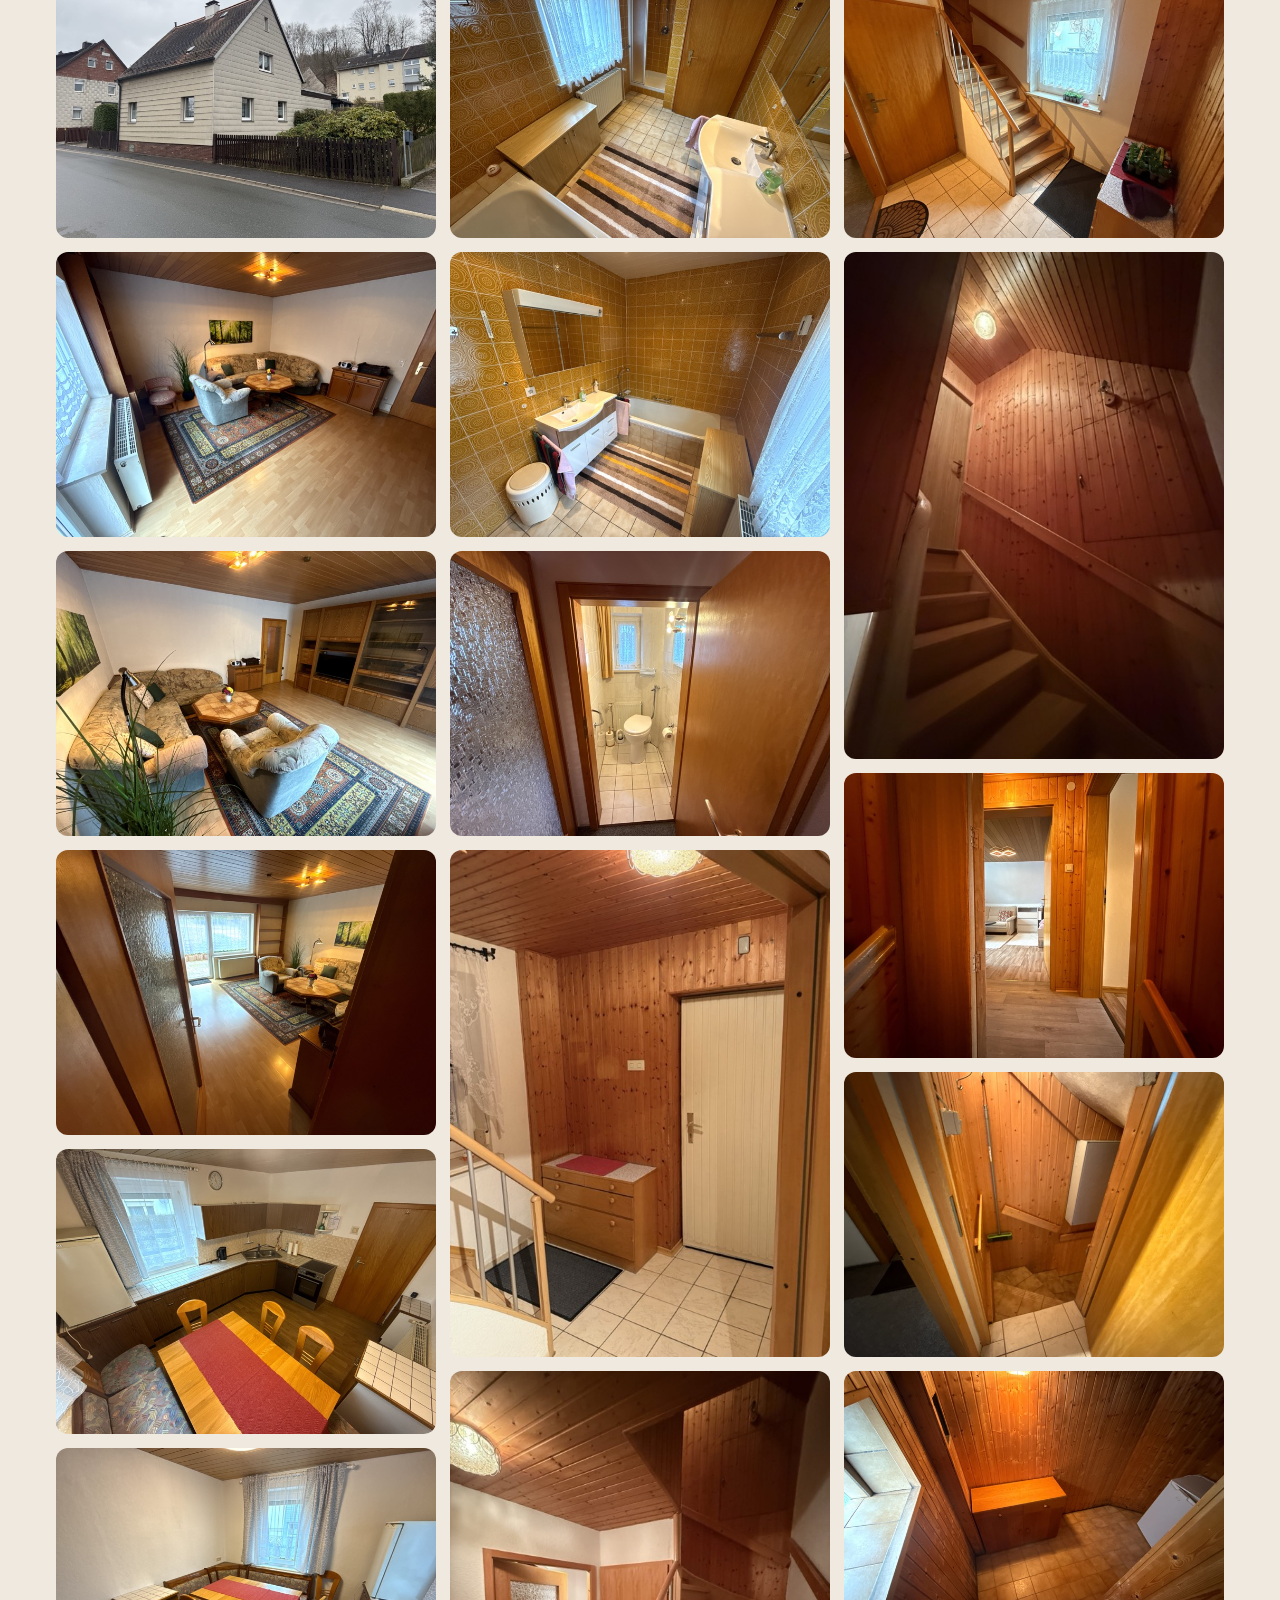
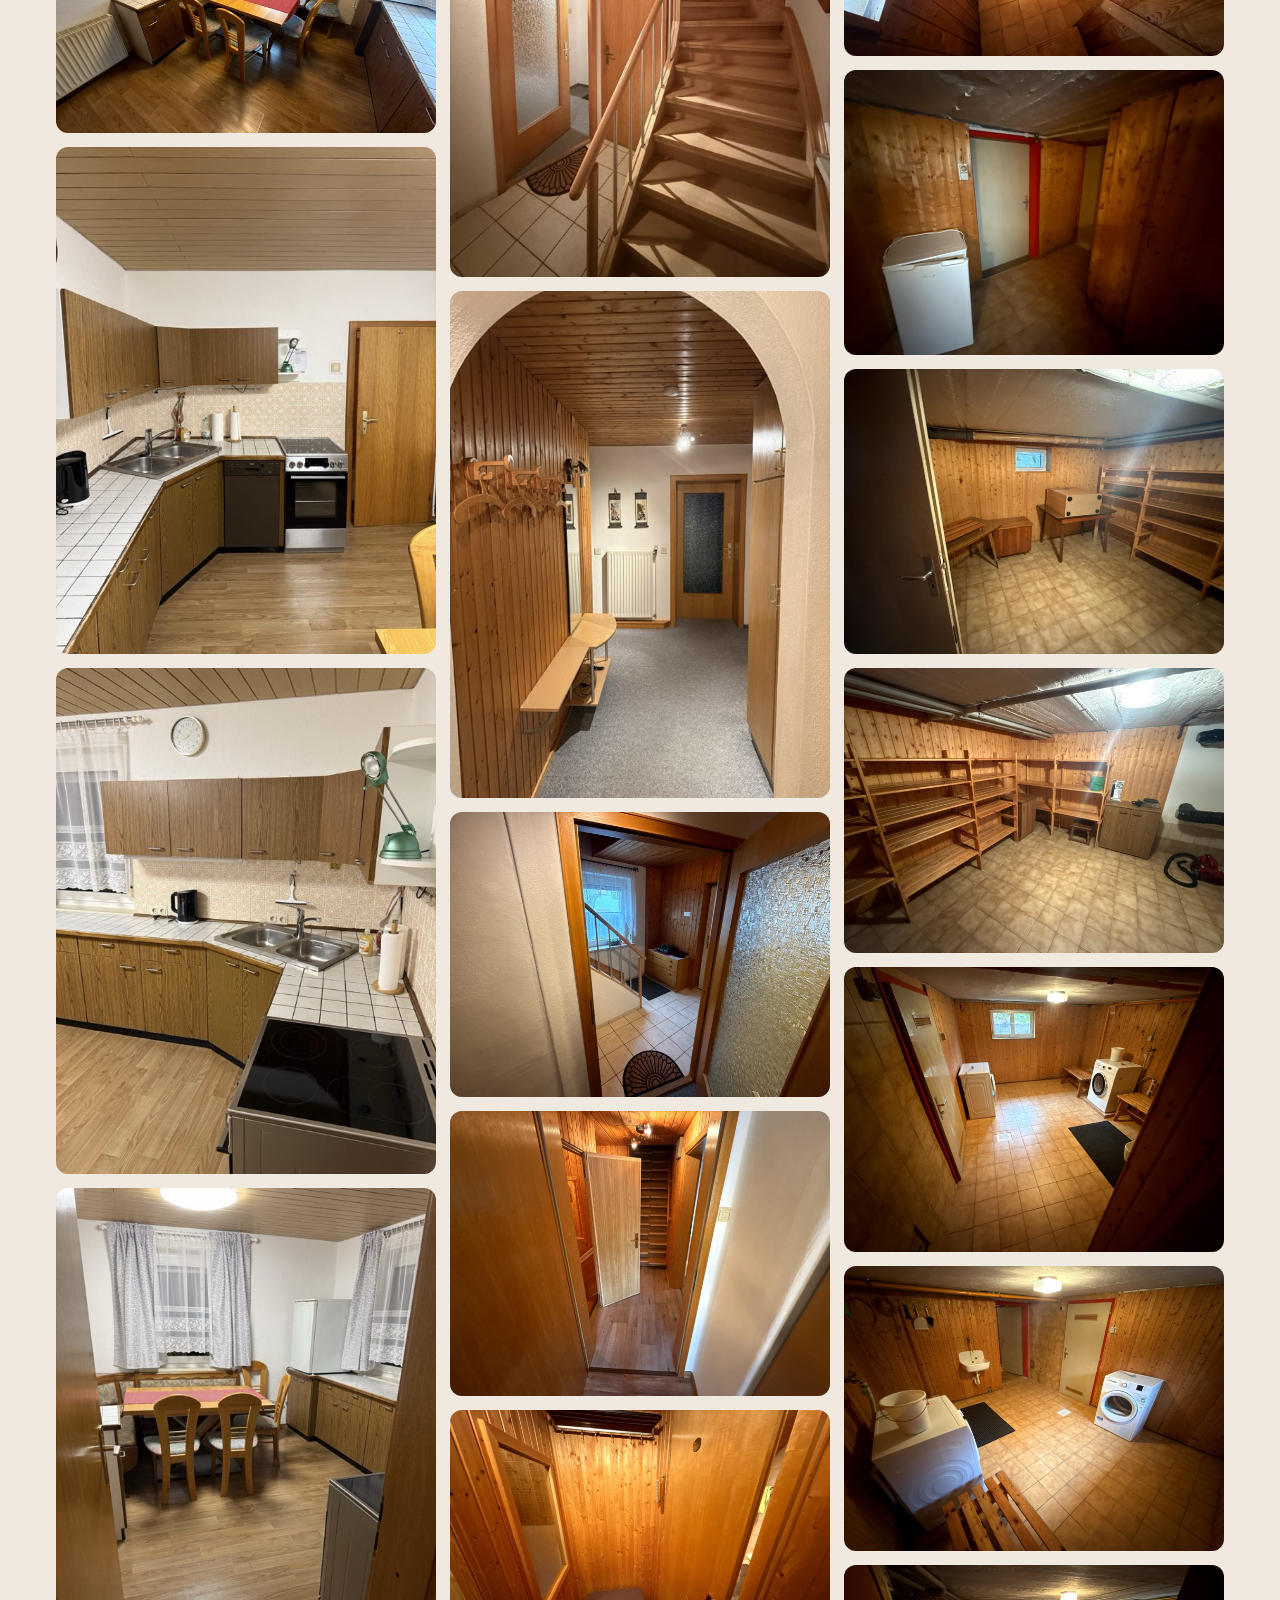
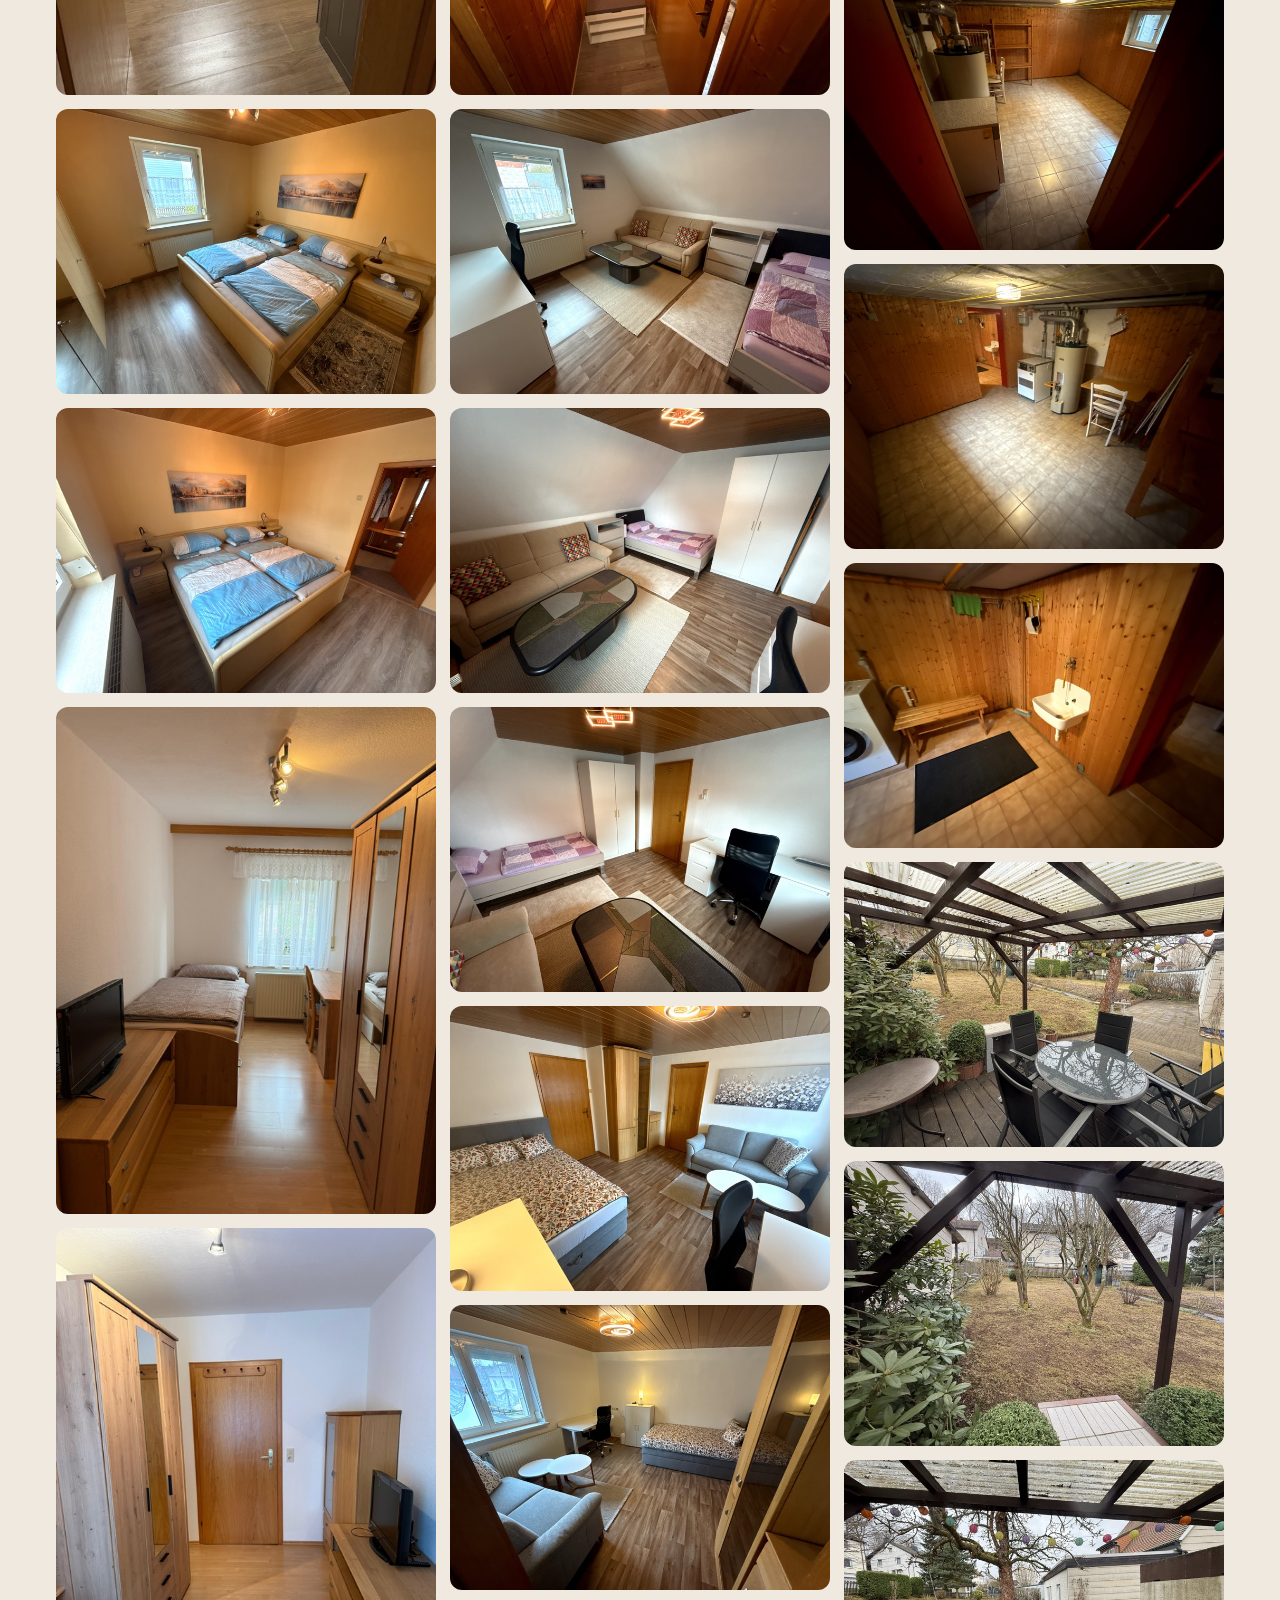
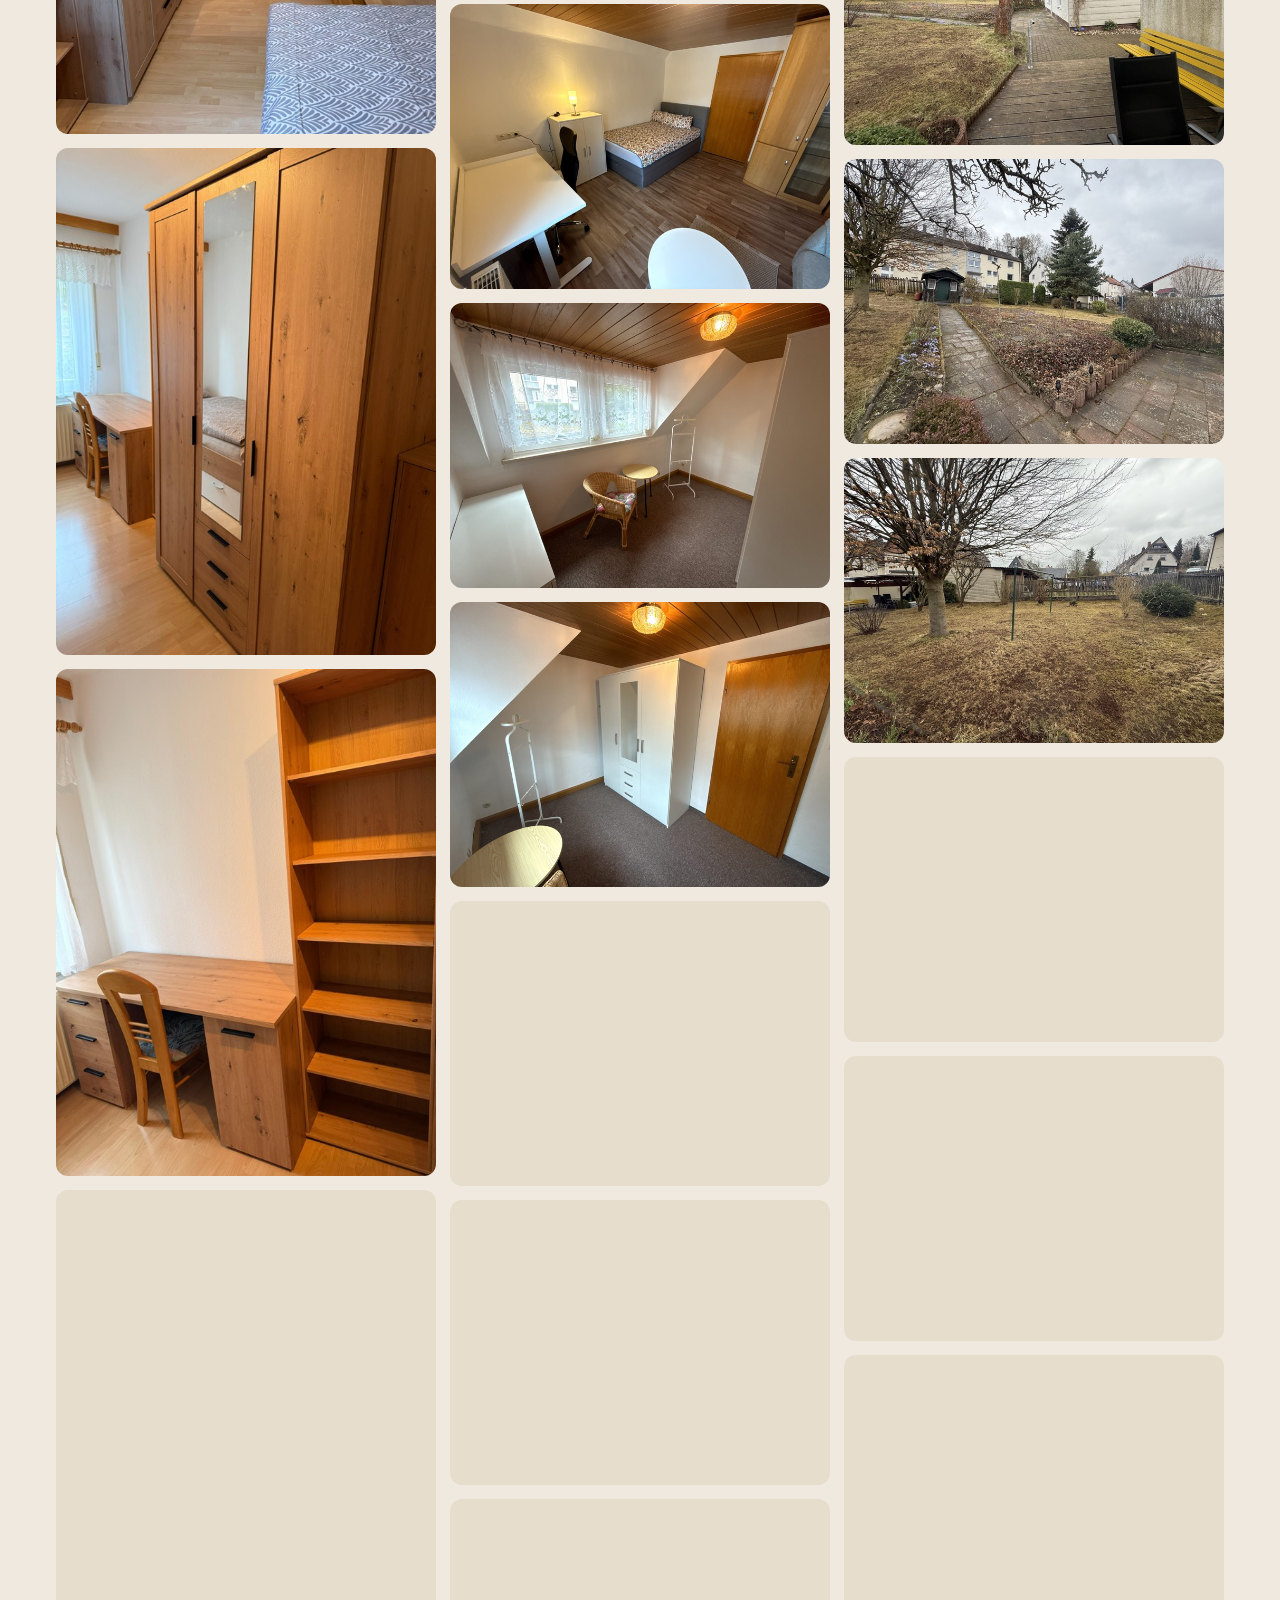
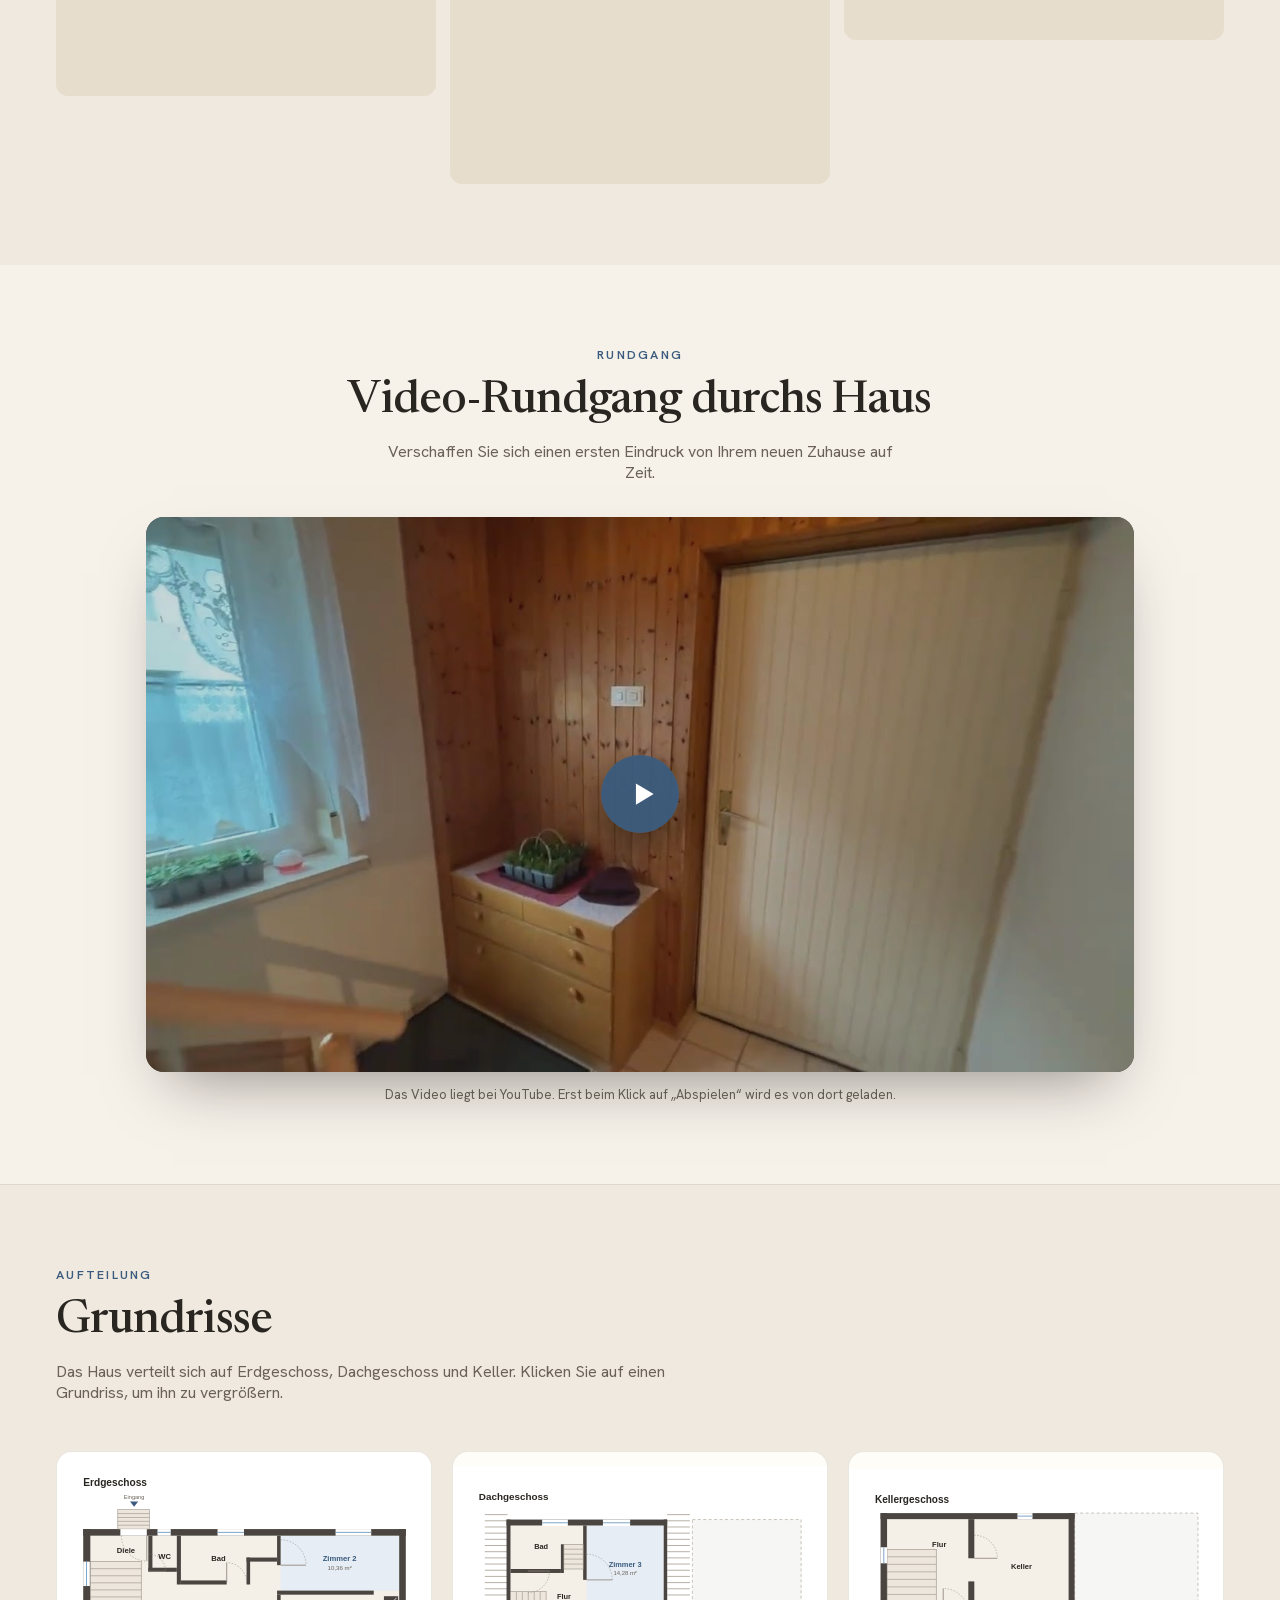
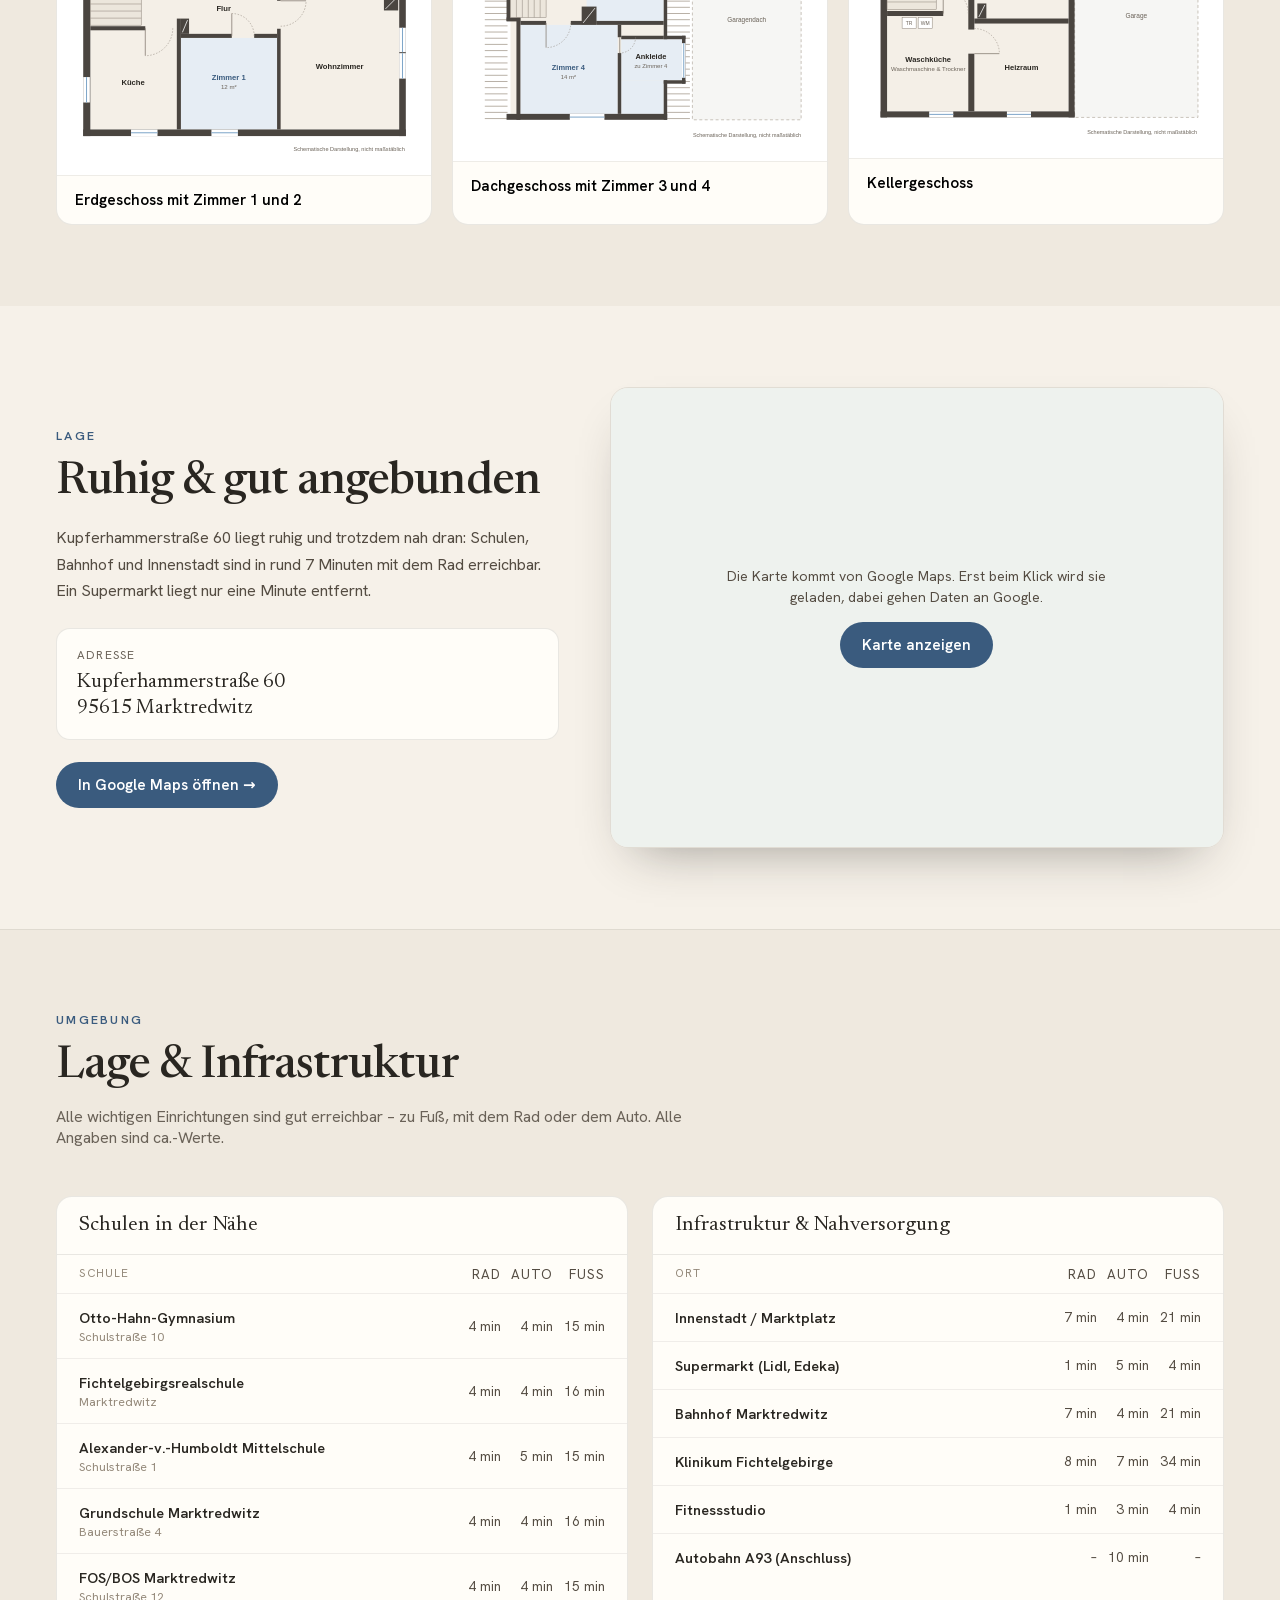
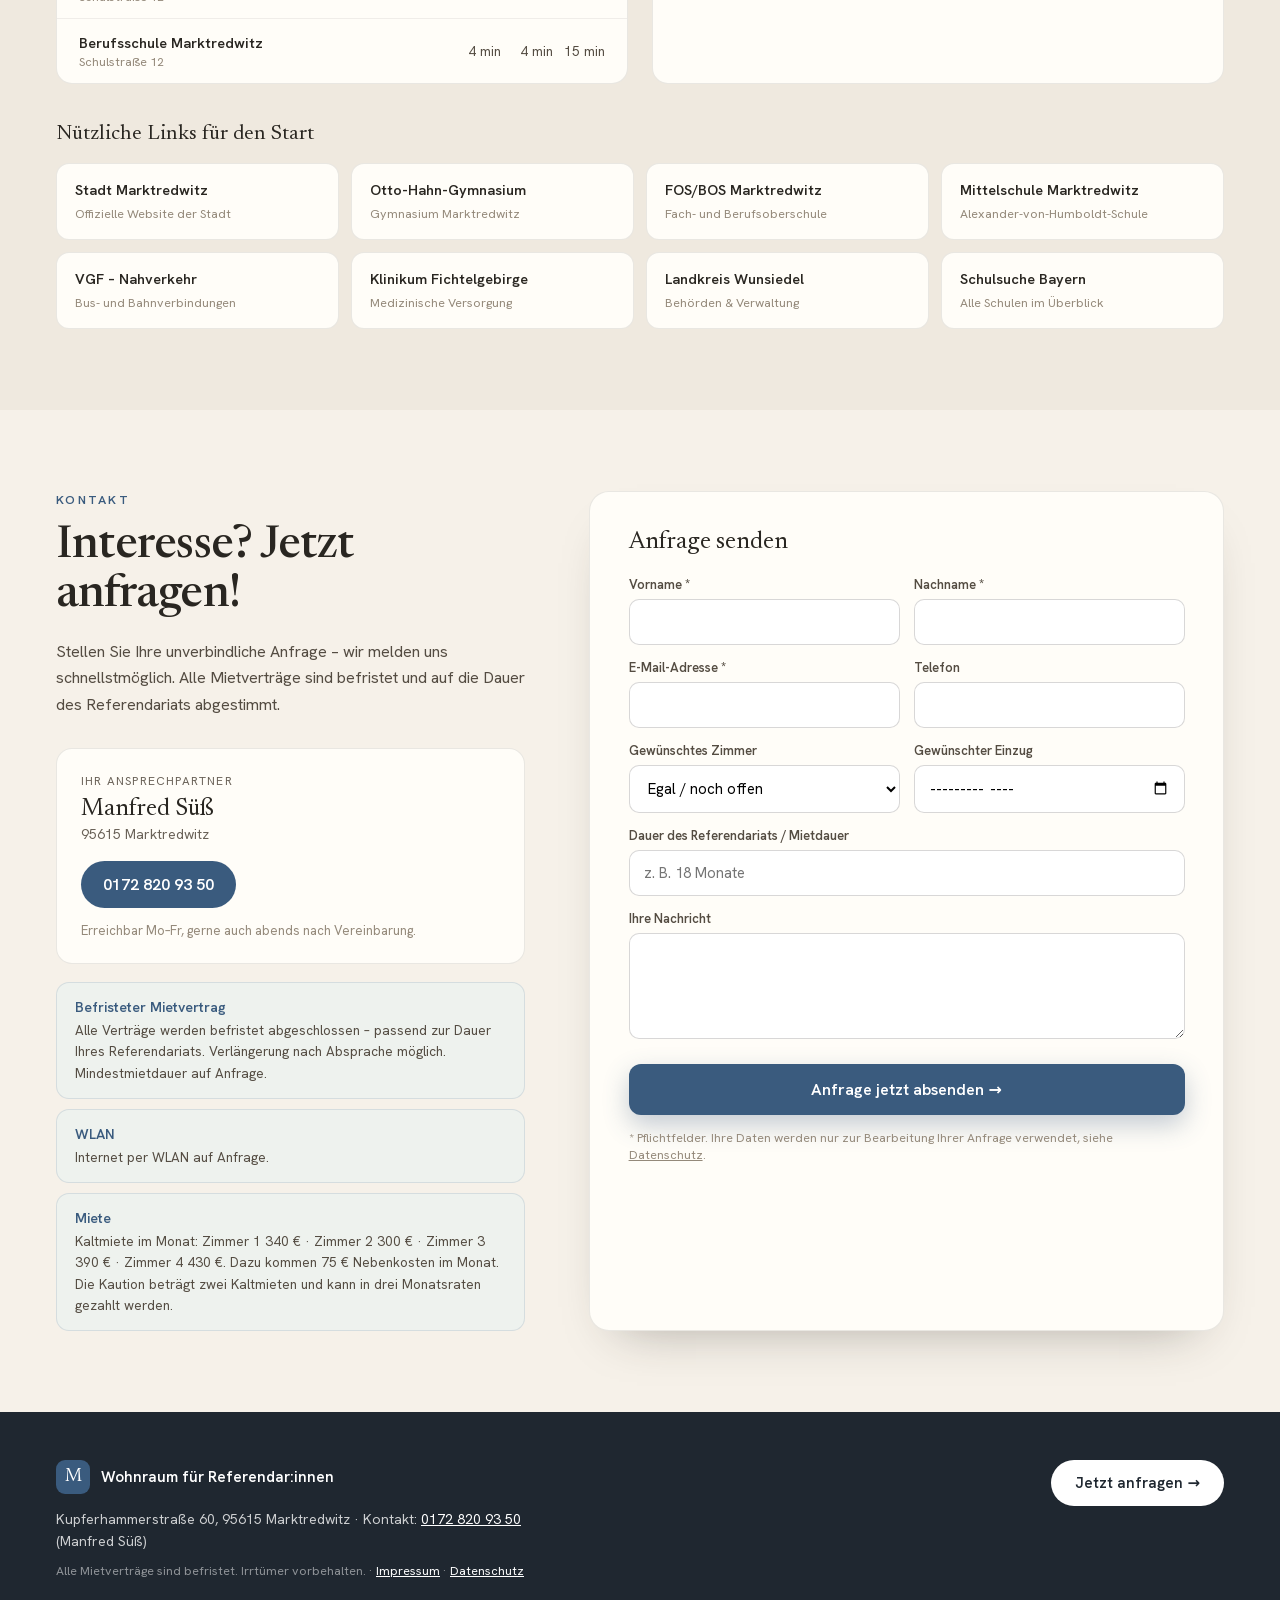
==== commit 79dae7d3: "Kontaktformular sendet direkt über Web3Forms - Web3Forms-Schlüssel eingetragen, Mailprogramm-Umweg u" ====
--- a/index.html
+++ b/index.html
@@ -803,9 +803,9 @@
     });
 
     // ── KONTAKTFORMULAR ──────────────────────────────────────────────
-    // Mit Web3Forms-Schlüssel geht die Anfrage direkt per Mail an Manfred.
-    // Ohne Schlüssel wird wie bisher eine Mail im Mailprogramm des Besuchers vorbereitet.
-    const W3F_KEY = '';
+    // Anfragen gehen über Web3Forms direkt per Mail an Manfred.
+    // Der Schlüssel ist öffentlich gedacht und darf im Quelltext stehen.
+    const W3F_KEY = '1d3ec172-4906-4161-b827-ec798d3d082d';
     const PHONE_HTML = '<a href="tel:+491728209350" class="cta-sm" style="font-size:16px;">0172 820 93 50</a>';
 
     function formData(f){
@@ -846,13 +846,6 @@
       const d = formData(f);
       const subject = 'Zimmeranfrage Referendariat – ' + d.vorname + ' ' + d.nachname;
 
-      if(!W3F_KEY){
-        track('anfrage-formular', 'Anfrageformular abgeschickt');
-        const body = 'Guten Tag Herr Süß,\n\nich interessiere mich für ein Zimmer in der Kupferhammerstraße 60.\n\n' + mailText(d) + '\n\nMit freundlichen Grüßen\n' + d.vorname + ' ' + d.nachname;
-        window.location.href = 'mailto:ManfredSuess@gmx.de?subject=' + encodeURIComponent(subject) + '&body=' + encodeURIComponent(body);
-        showThanks('Fast geschafft', 'Ihr E-Mail-Programm sollte sich mit der fertigen Anfrage geöffnet haben. Bitte schicken Sie die Mail dort ab. Hat sich nichts geöffnet, rufen Sie uns gern direkt an.');
-        return;
-      }
 
       const btn = f.querySelector('.form-submit');
       btn.disabled = true; btn.textContent = 'Wird gesendet …'; setStatus('');
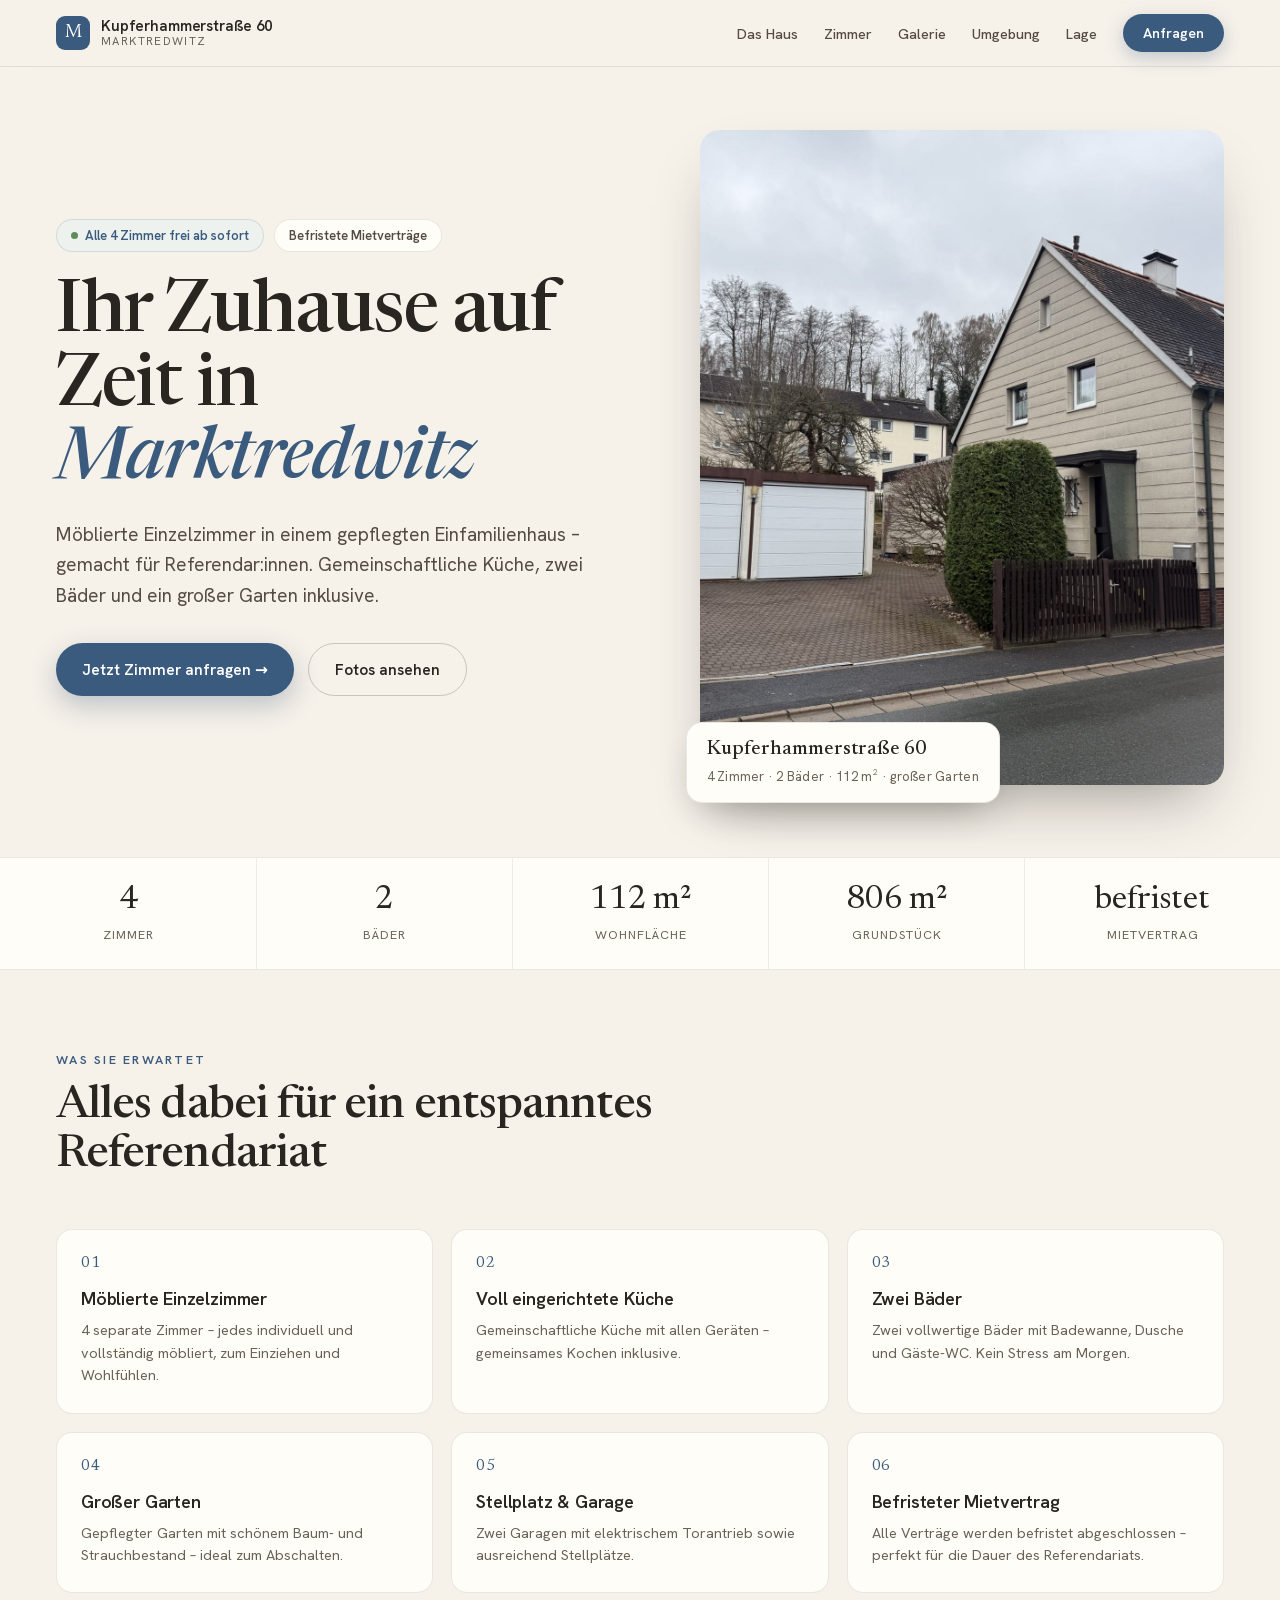
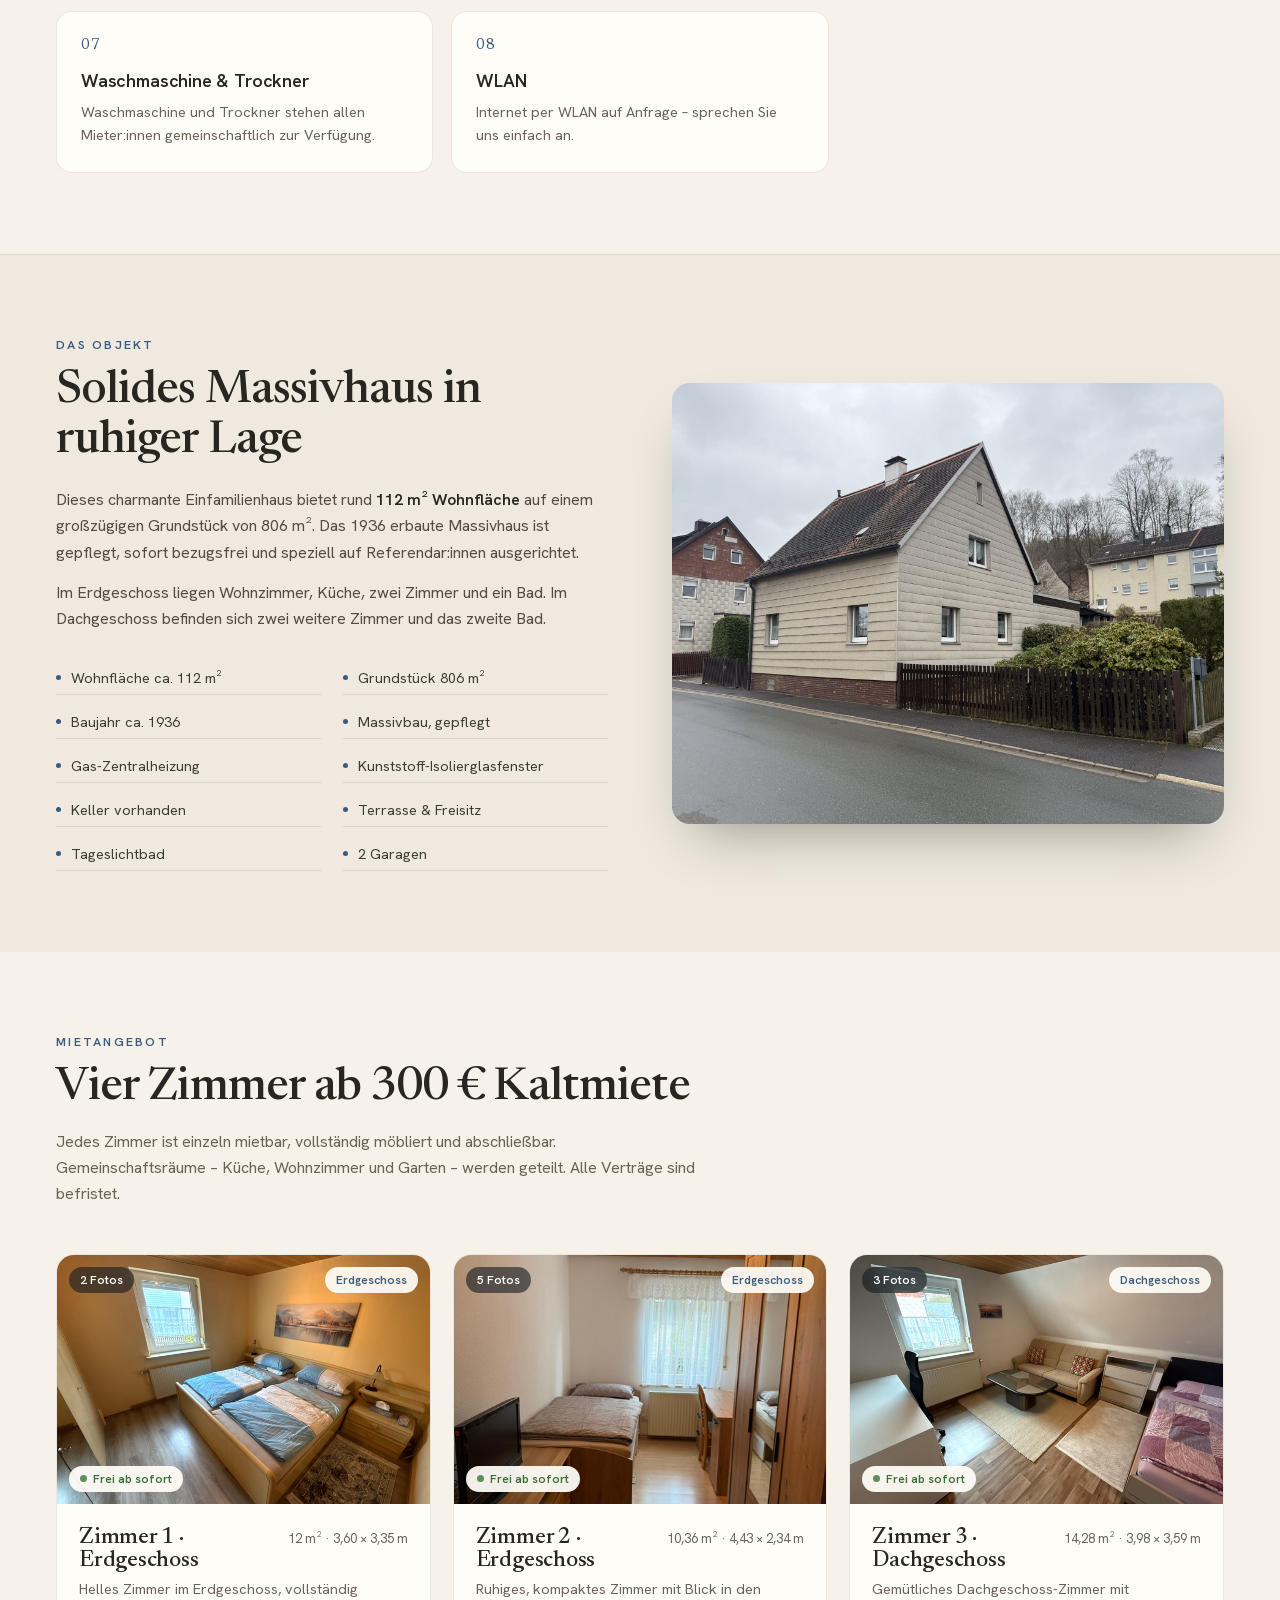
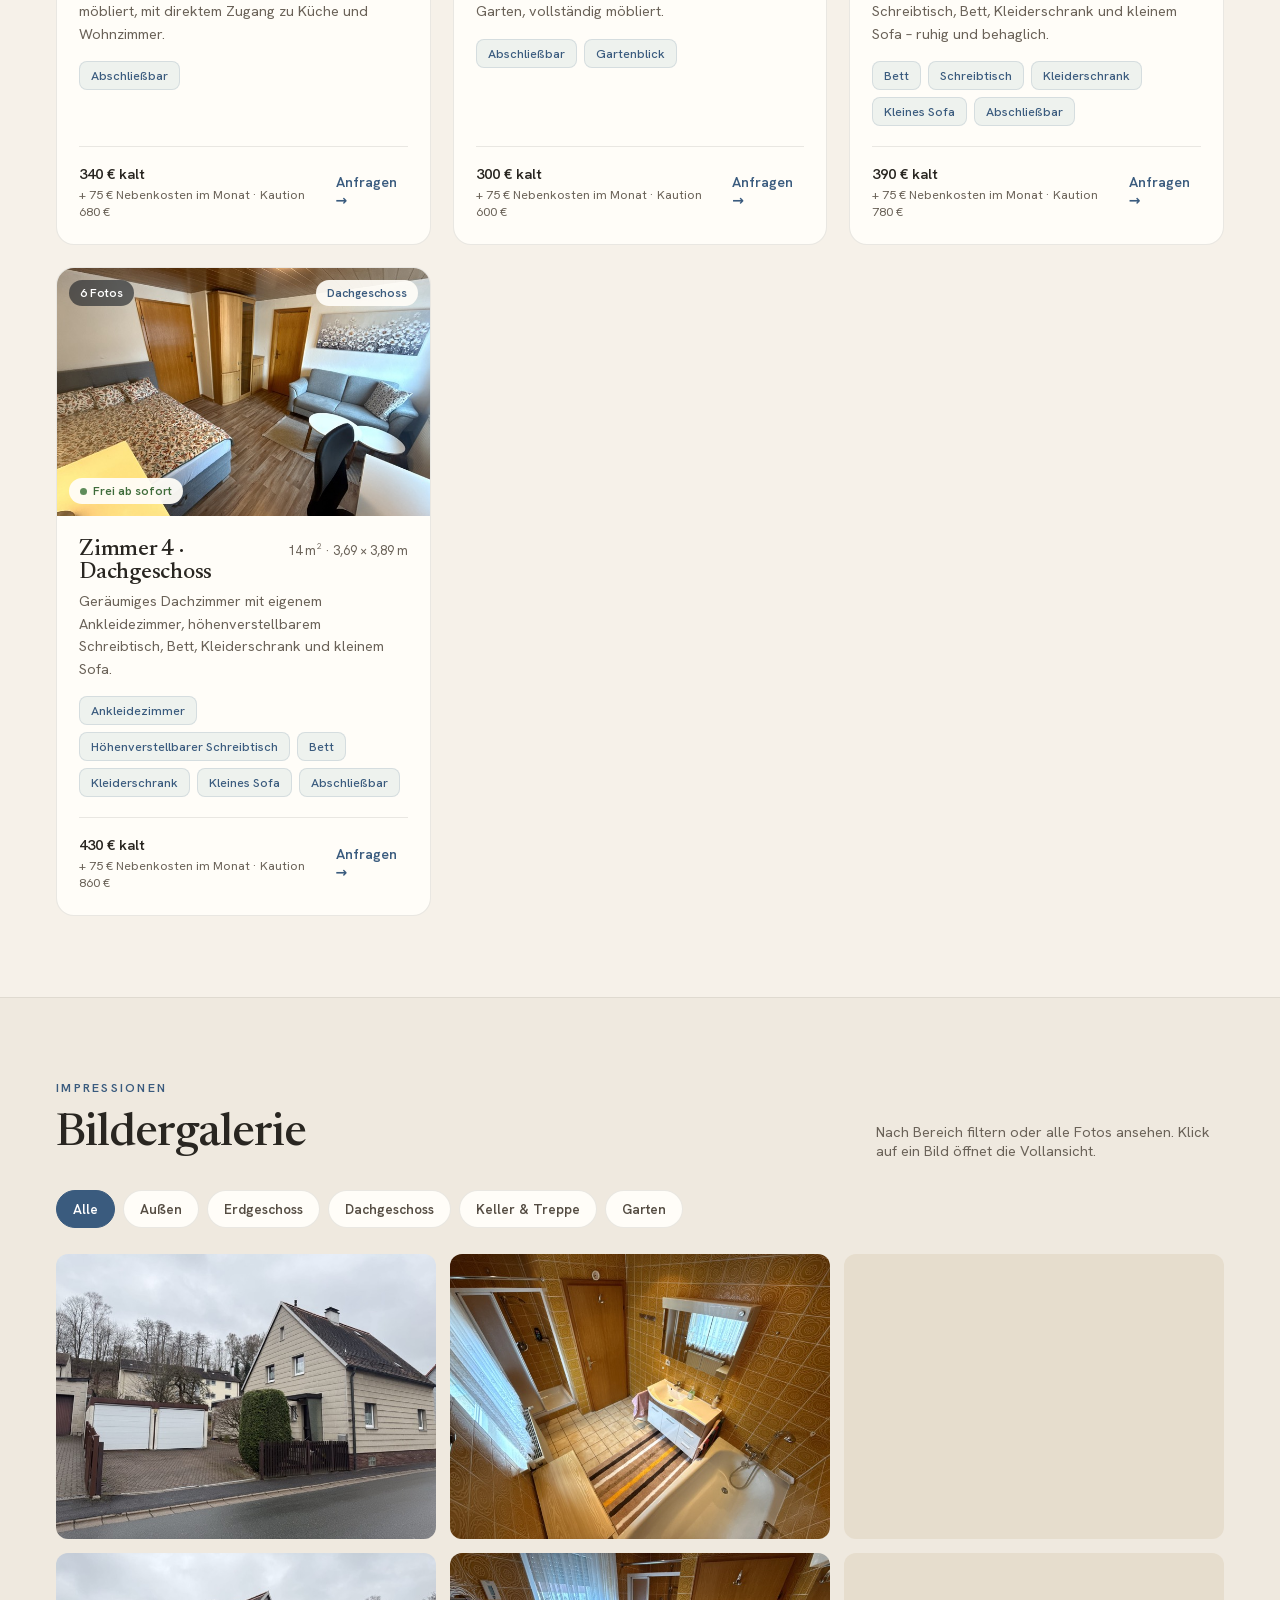
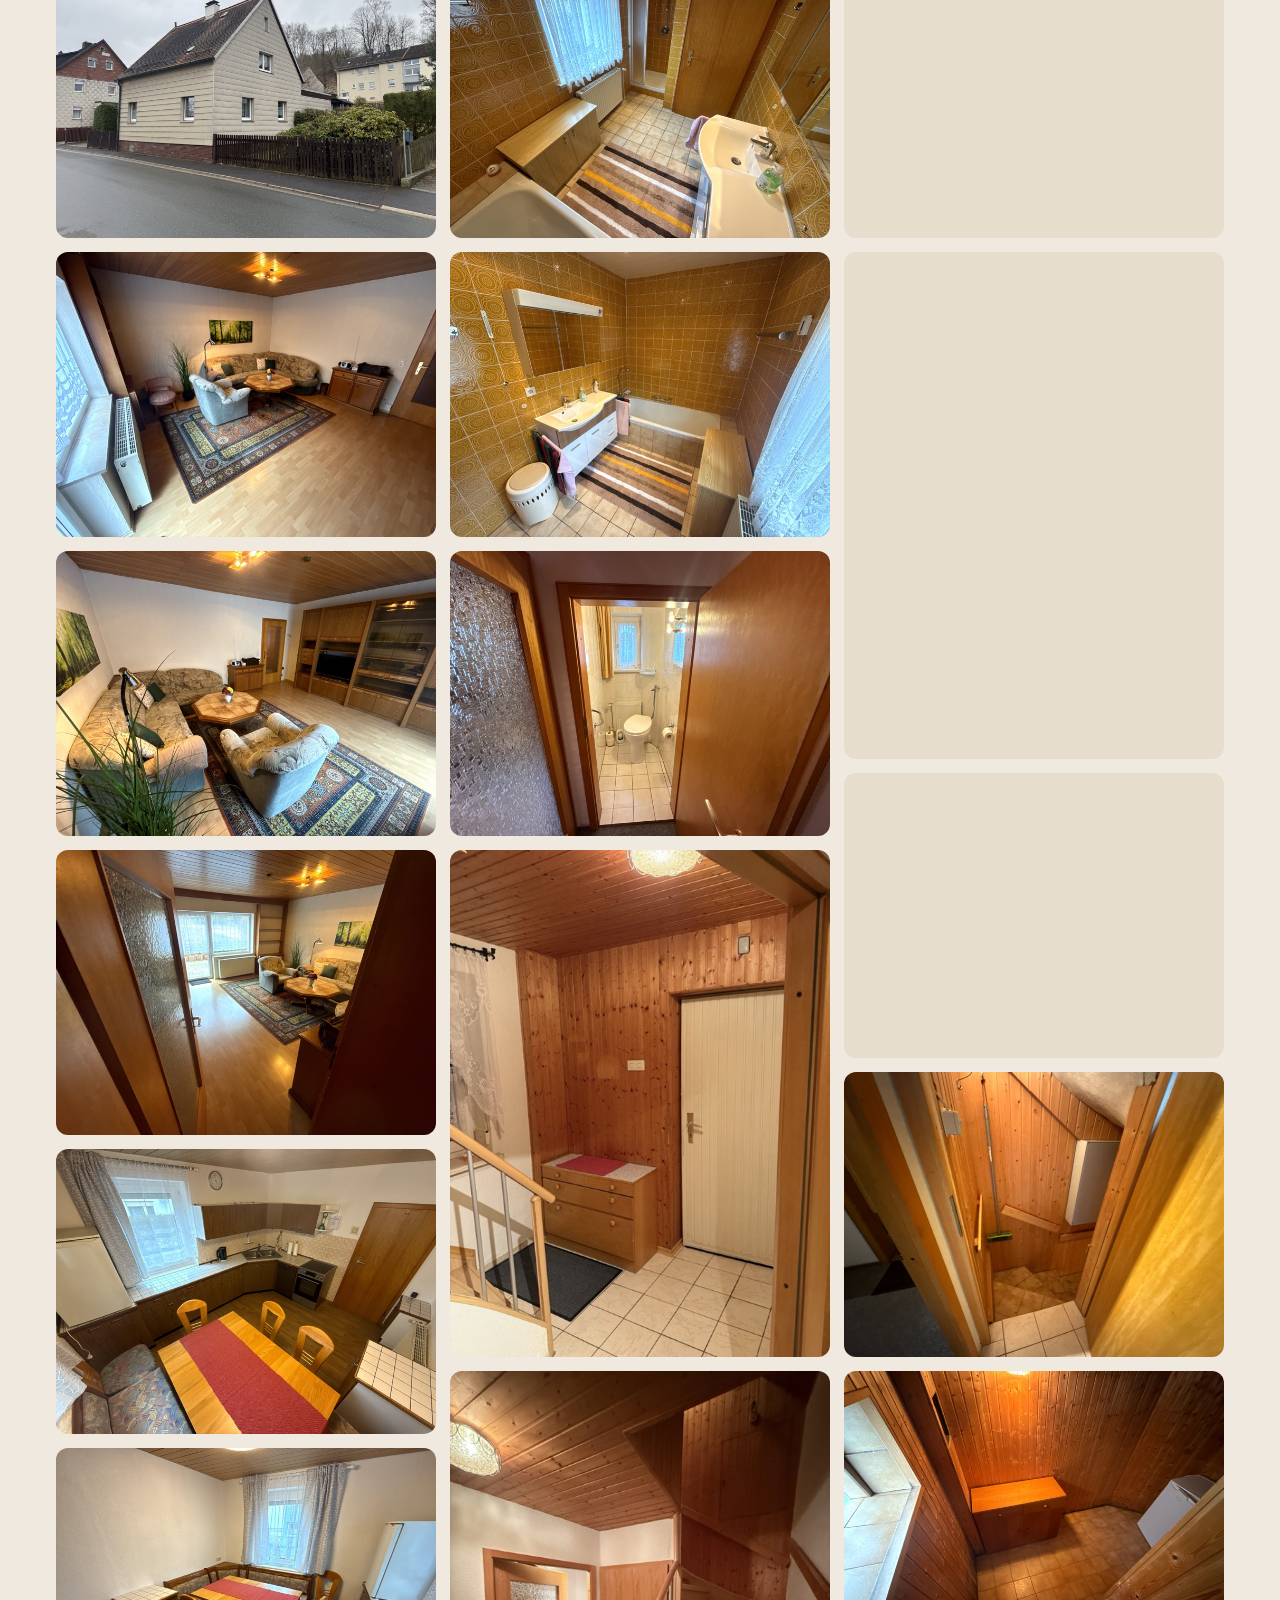
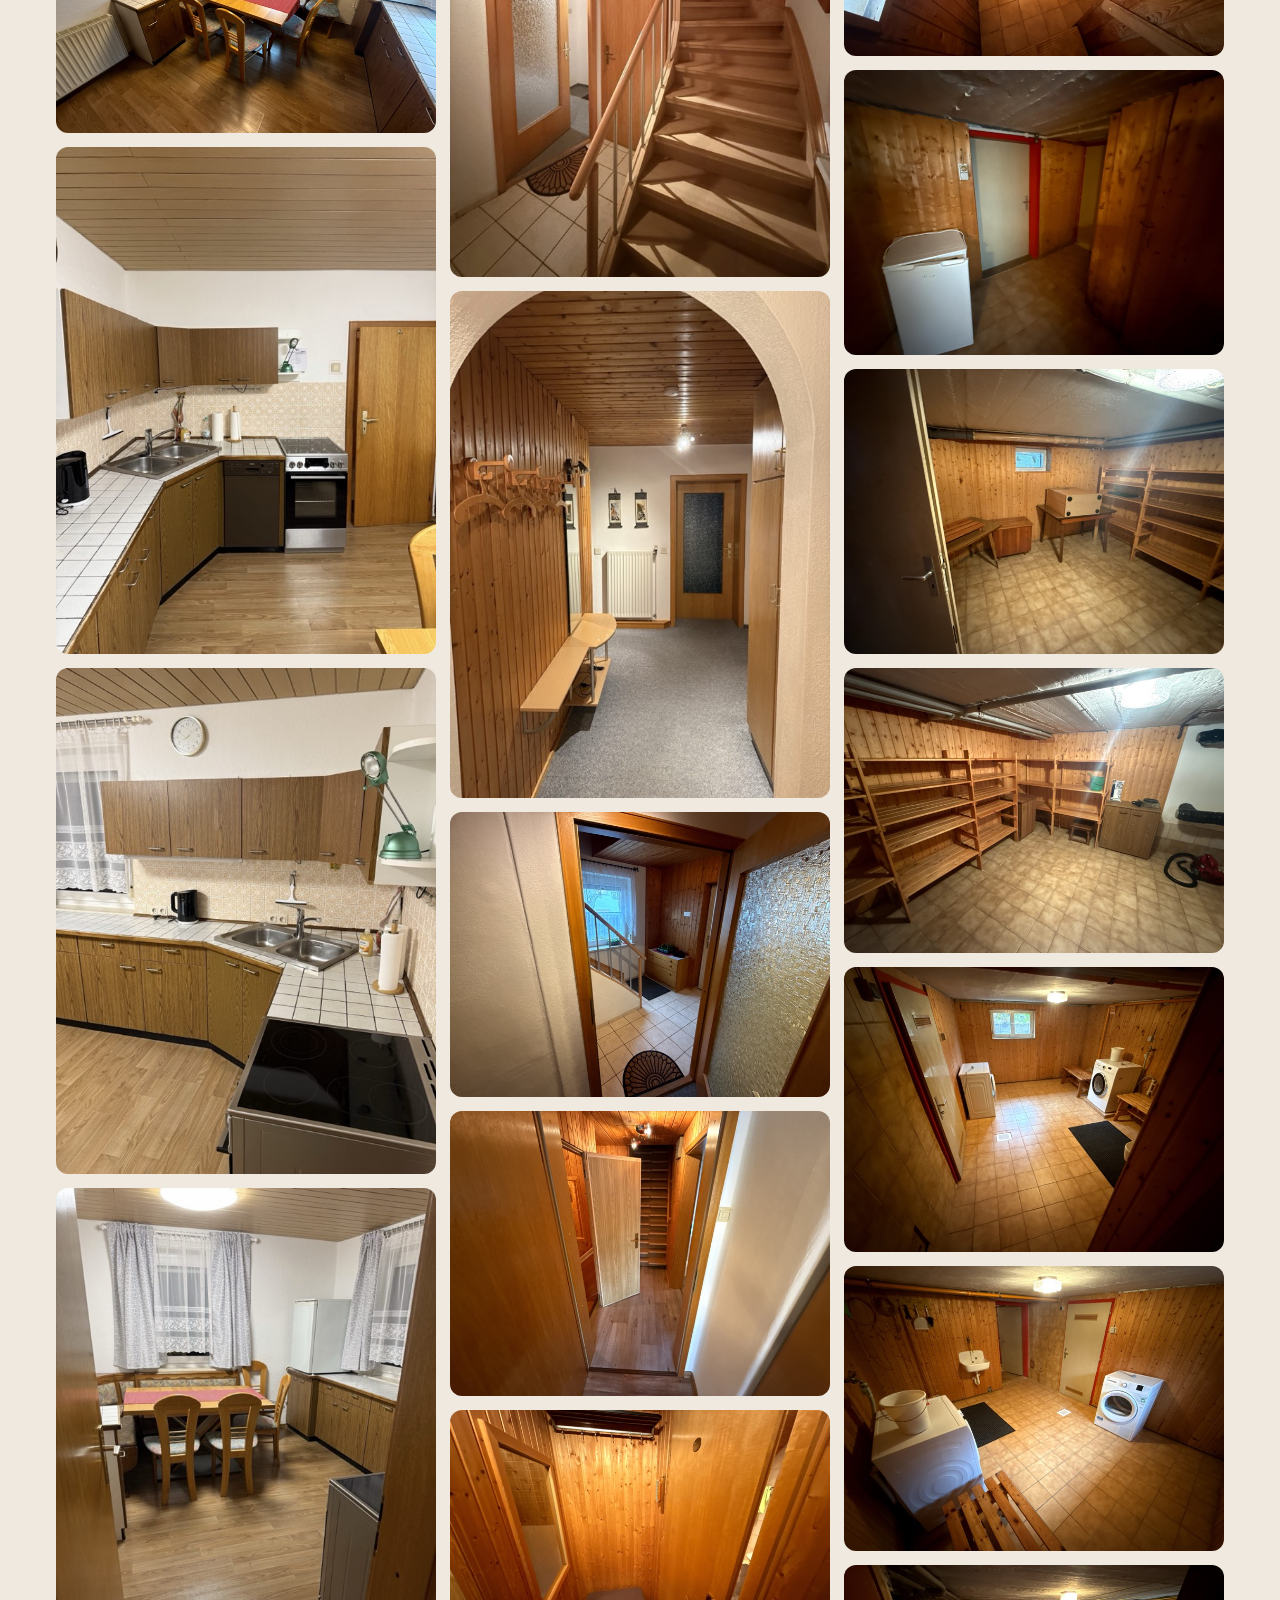
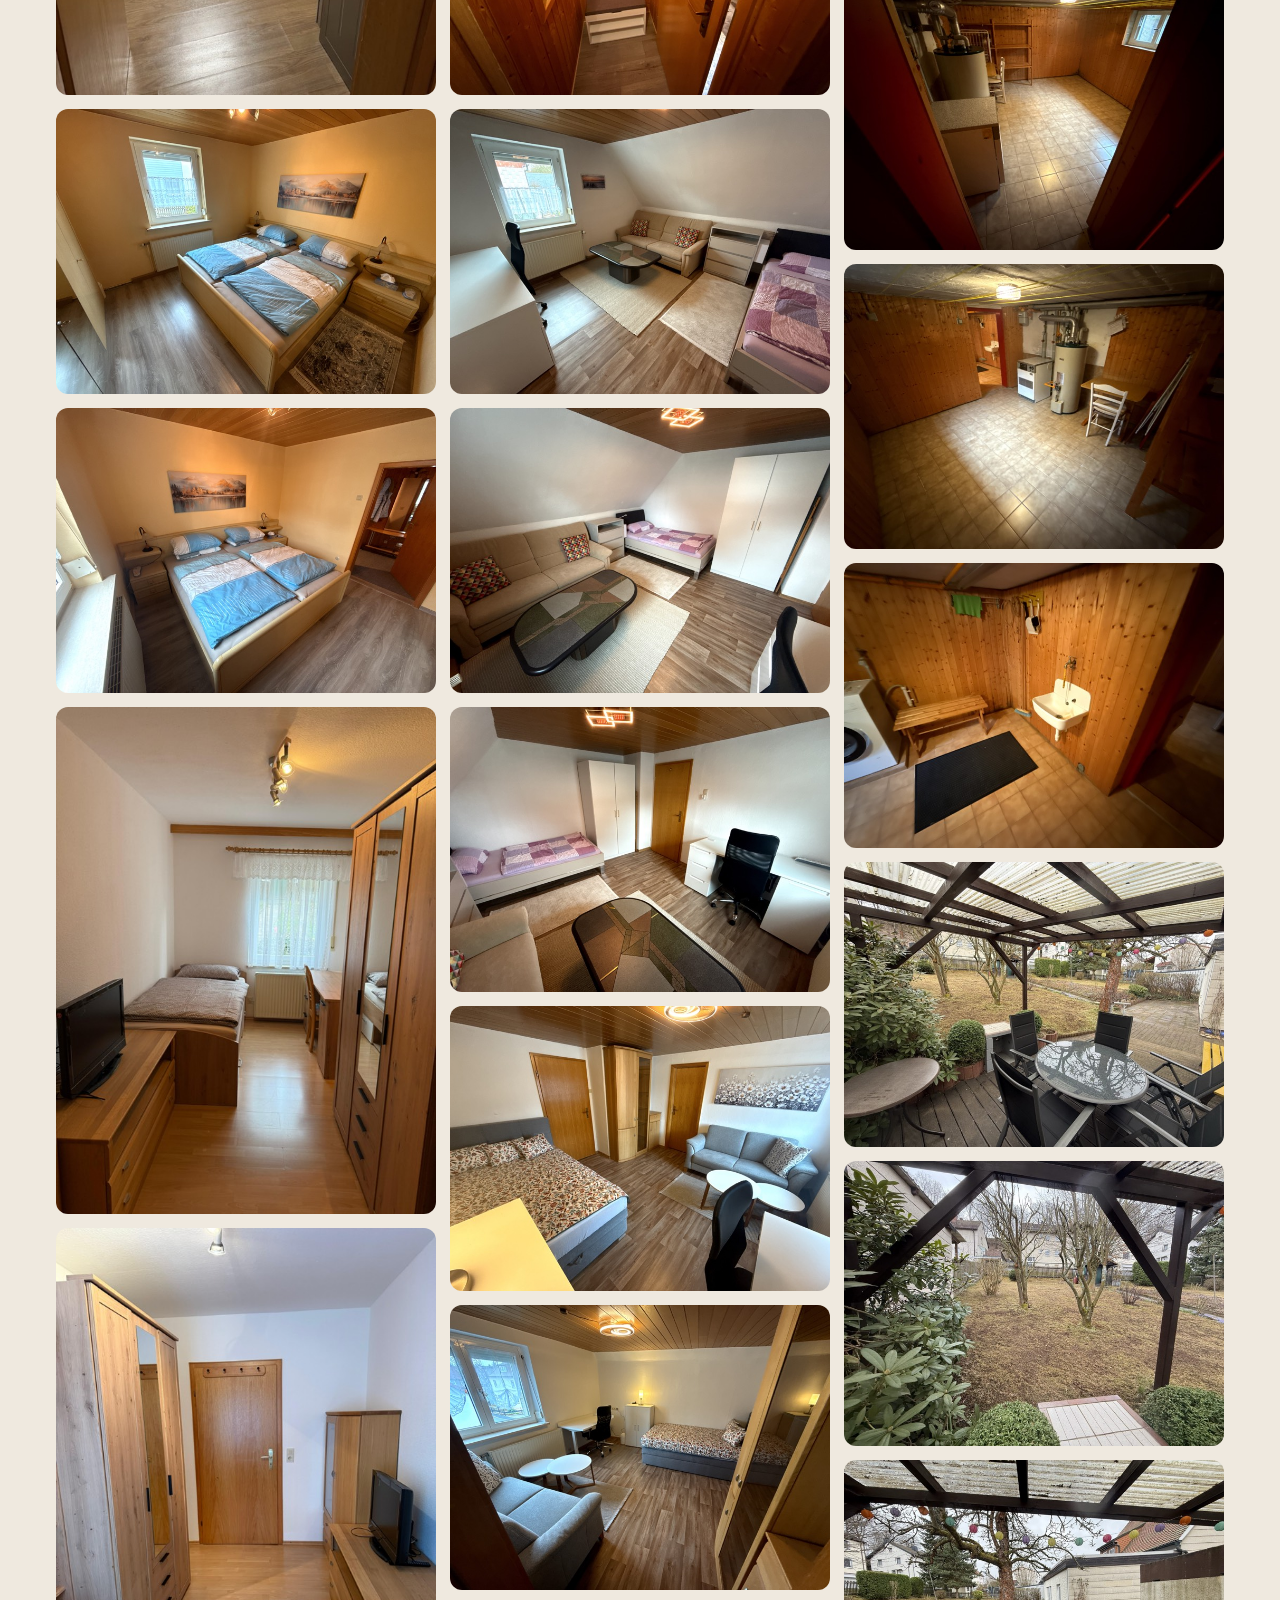
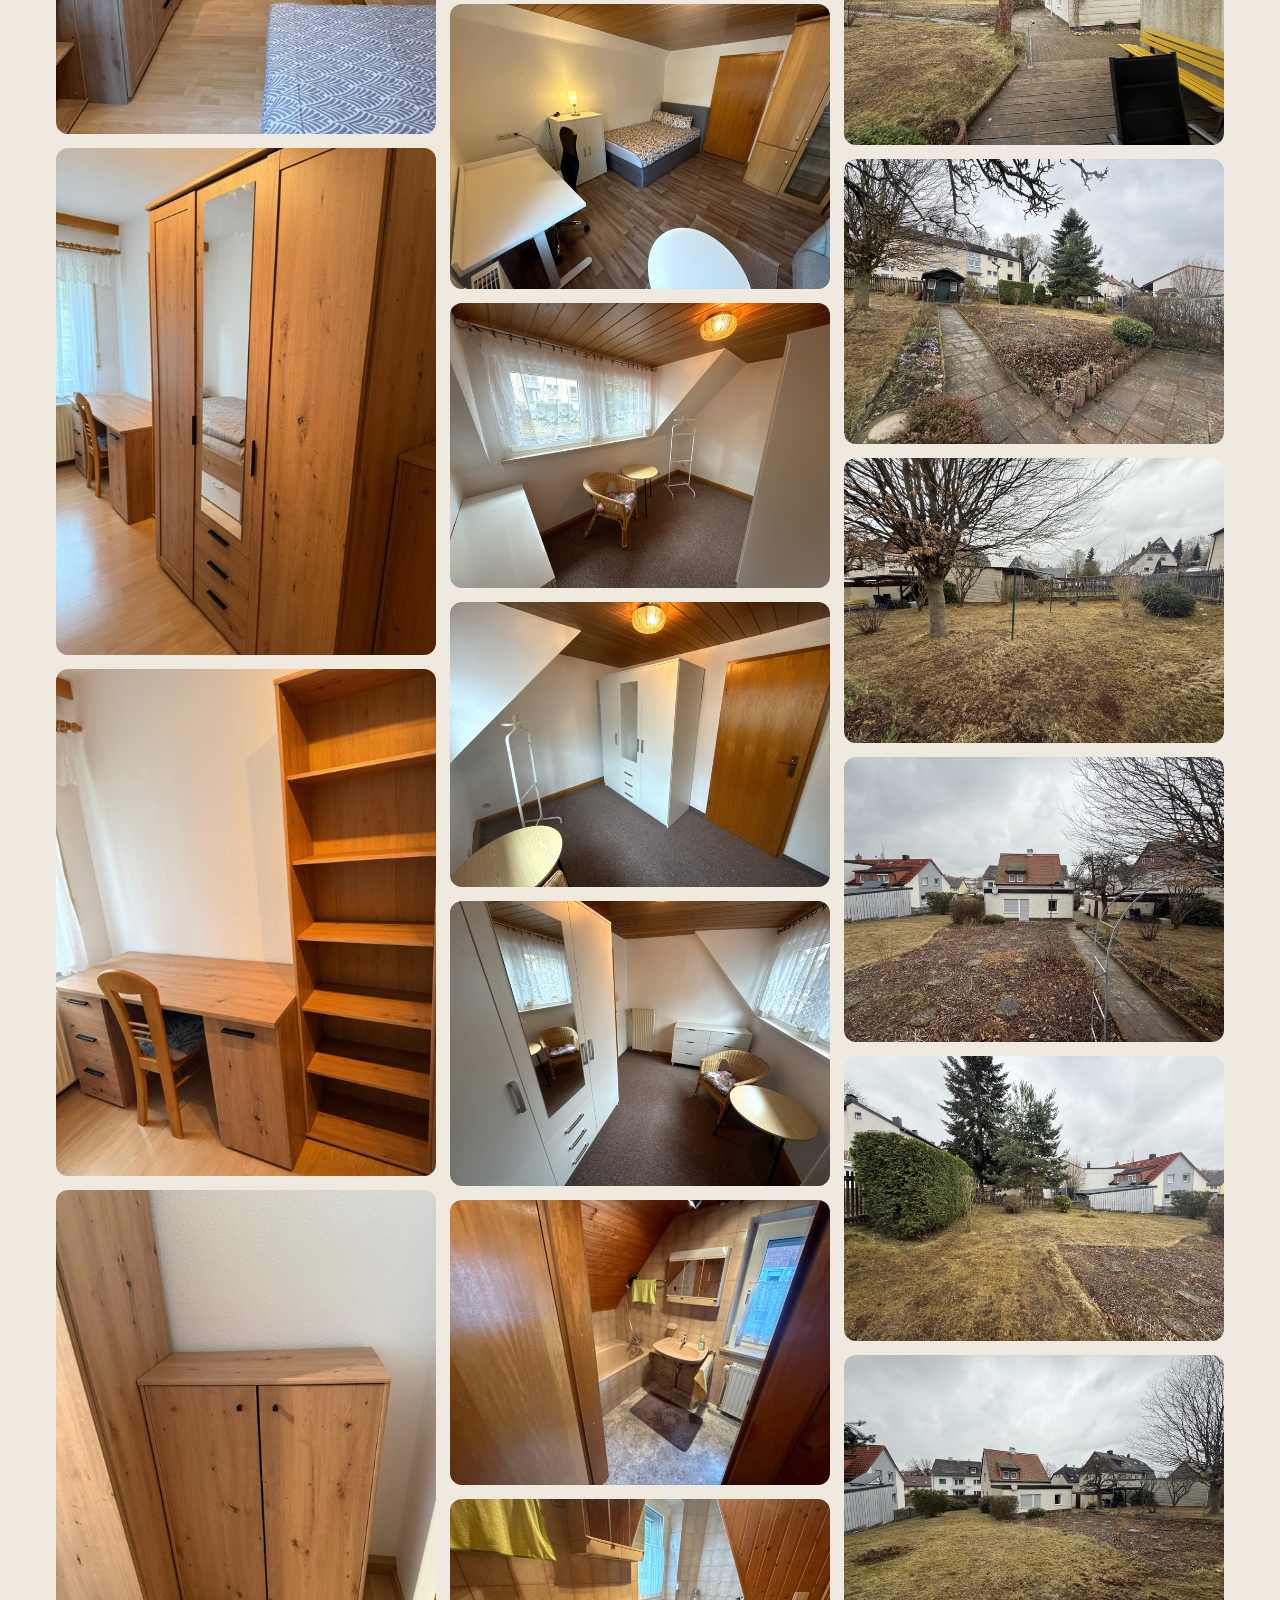
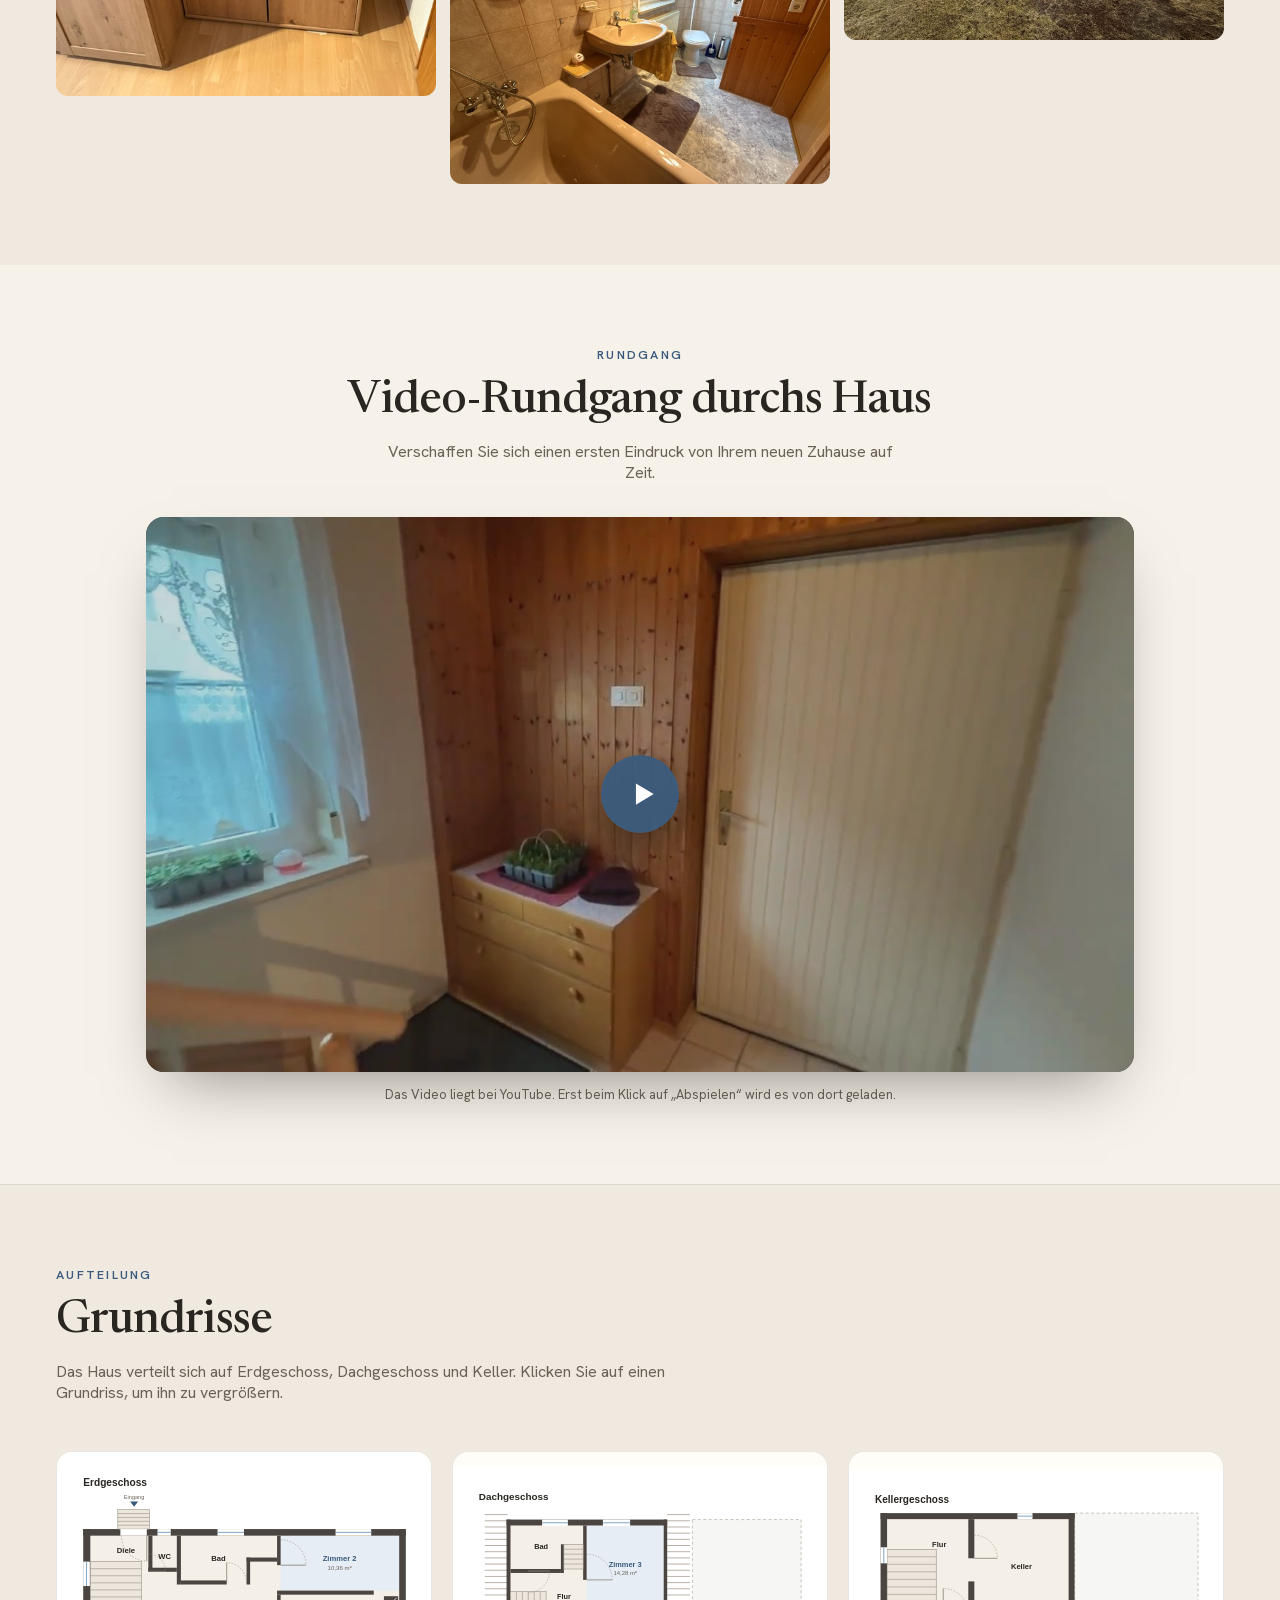
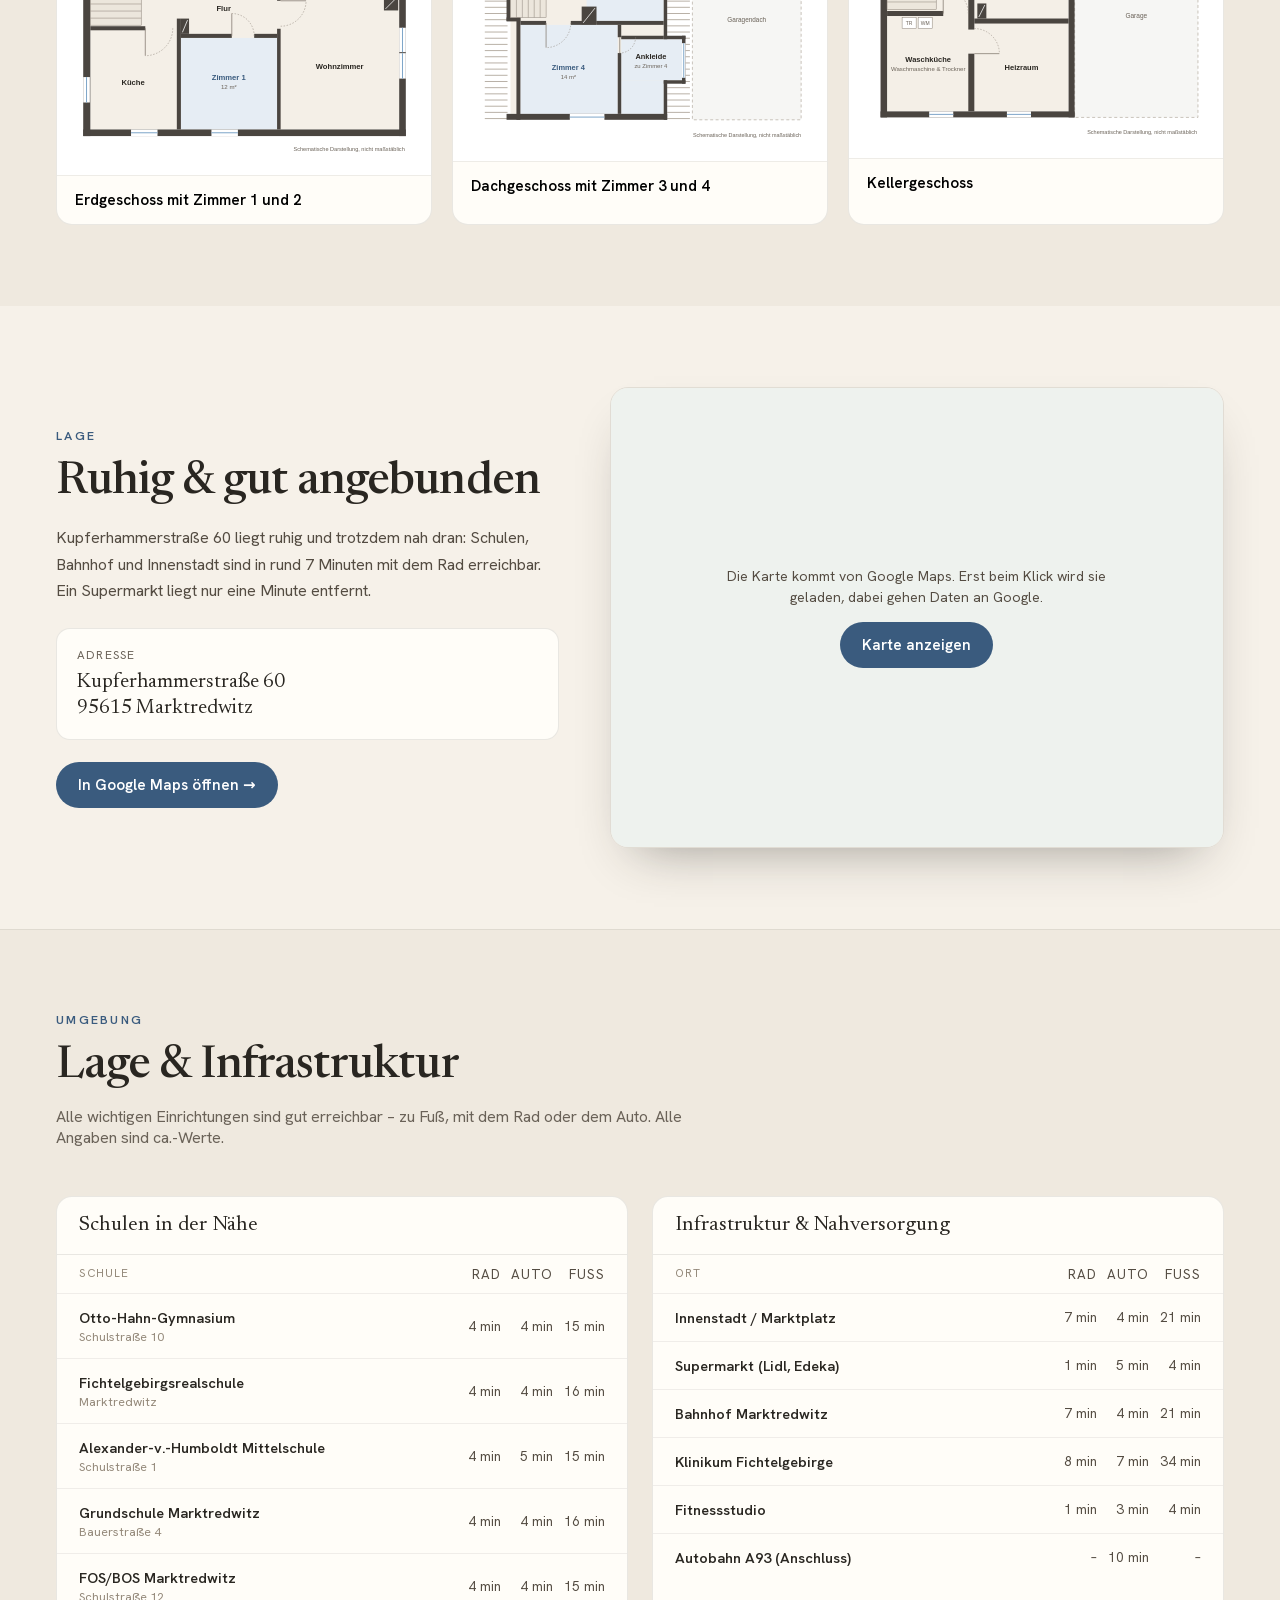
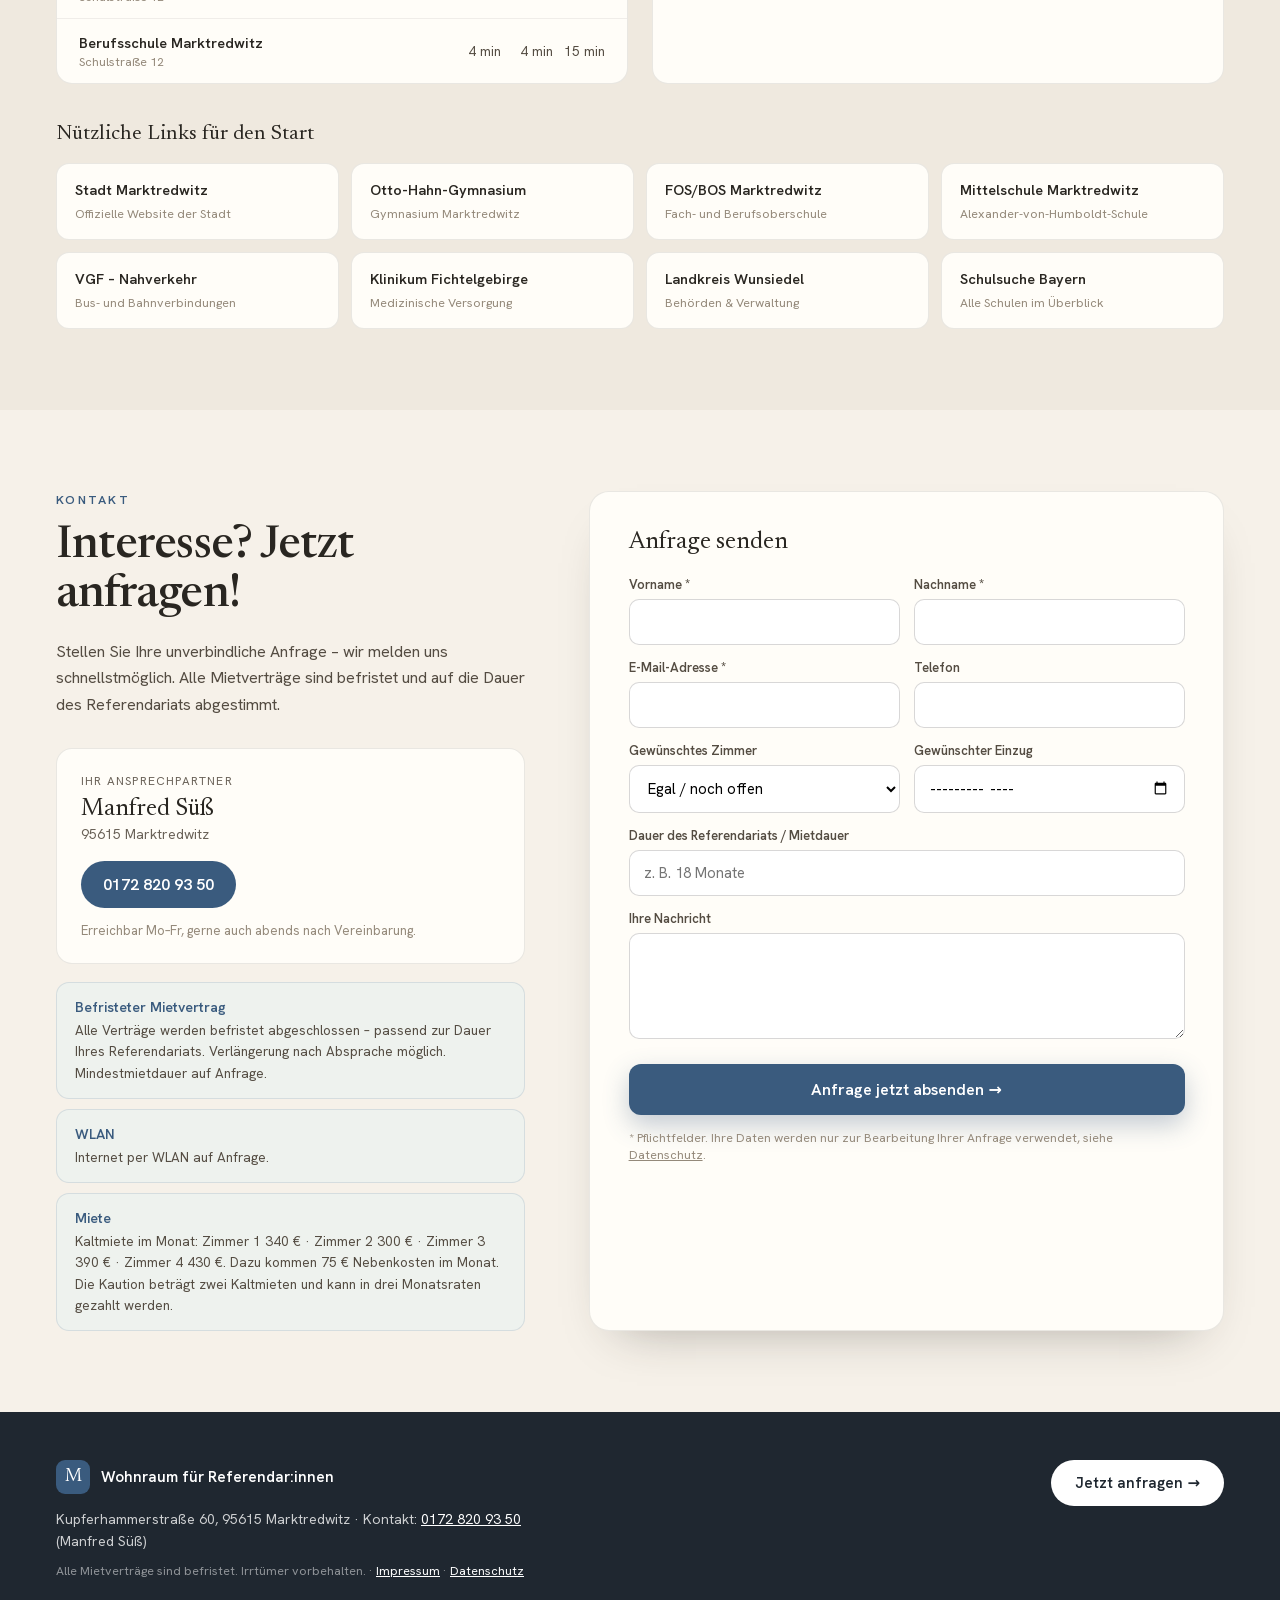
==== commit 46d8244b: "Links auf https://zimmer.psue.de umstellen Co-Authored-By: Claude Opus 5.5 <noreply@anthropic.com>" ====
--- a/index.html
+++ b/index.html
@@ -6,13 +6,13 @@
   <title>Zimmer für Referendar:innen – Marktredwitz</title>
   <meta name="description" content="Möblierte Zimmer in ruhiger Lage für Referendar:innen. Kupferhammerstraße 60, 95615 Marktredwitz. Befristete Mietverträge. Jetzt anfragen!">
   <link rel="icon" href="data:image/svg+xml,<svg xmlns='http://www.w3.org/2000/svg' viewBox='0 0 100 100'><text y='.9em' font-size='90'>🏡</text></svg>">
-  <link rel="canonical" href="http://mak.psue.de/">
+  <link rel="canonical" href="https://zimmer.psue.de/">
   <meta property="og:type" content="website">
   <meta property="og:locale" content="de_DE">
-  <meta property="og:url" content="http://mak.psue.de/">
+  <meta property="og:url" content="https://zimmer.psue.de/">
   <meta property="og:title" content="Möblierte Zimmer für Referendar:innen in Marktredwitz">
   <meta property="og:description" content="4 möblierte Einzelzimmer ab 300 € kalt im Haus mit Garten, Kupferhammerstraße 60. Befristete Mietverträge.">
-  <meta property="og:image" content="http://mak.psue.de/_images/Haus/001.jpg">
+  <meta property="og:image" content="https://zimmer.psue.de/_images/Haus/001.jpg">
   <link rel="stylesheet" href="fonts/fonts.css">
   <style>
     :root{
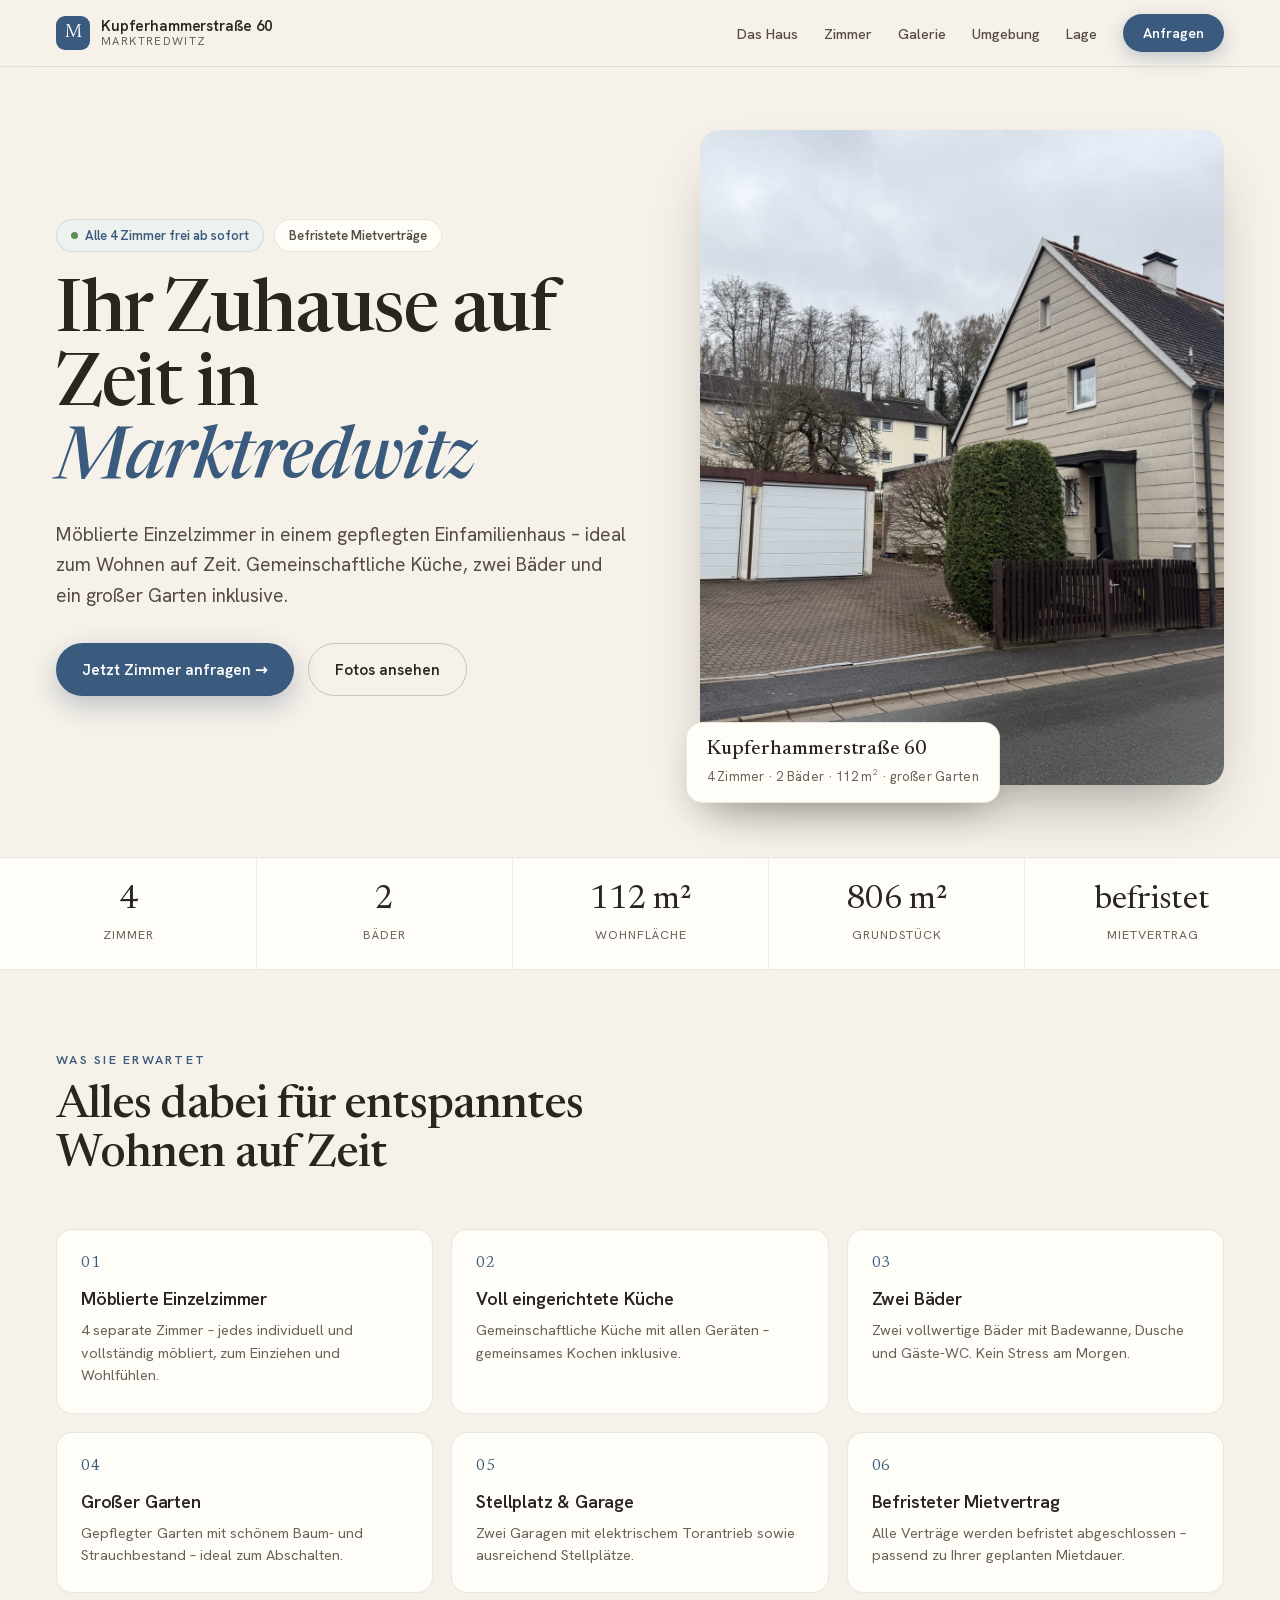
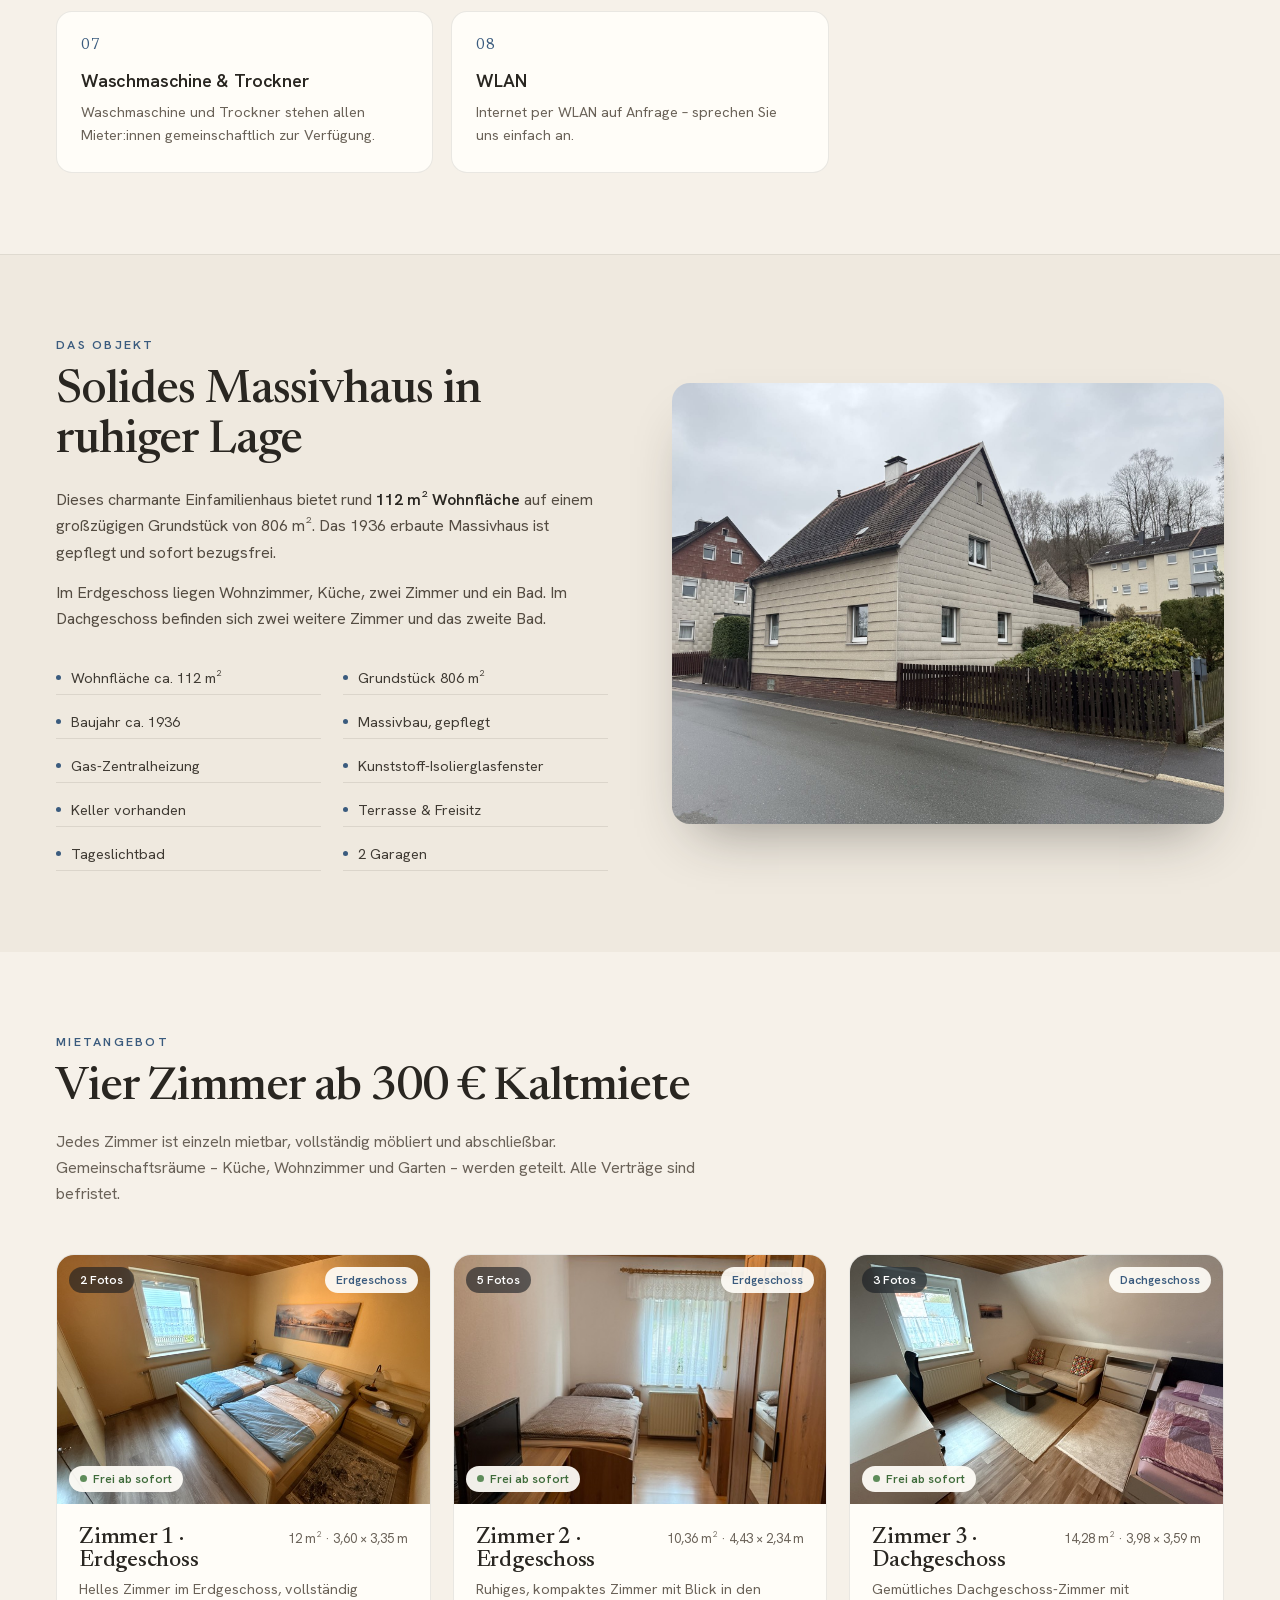
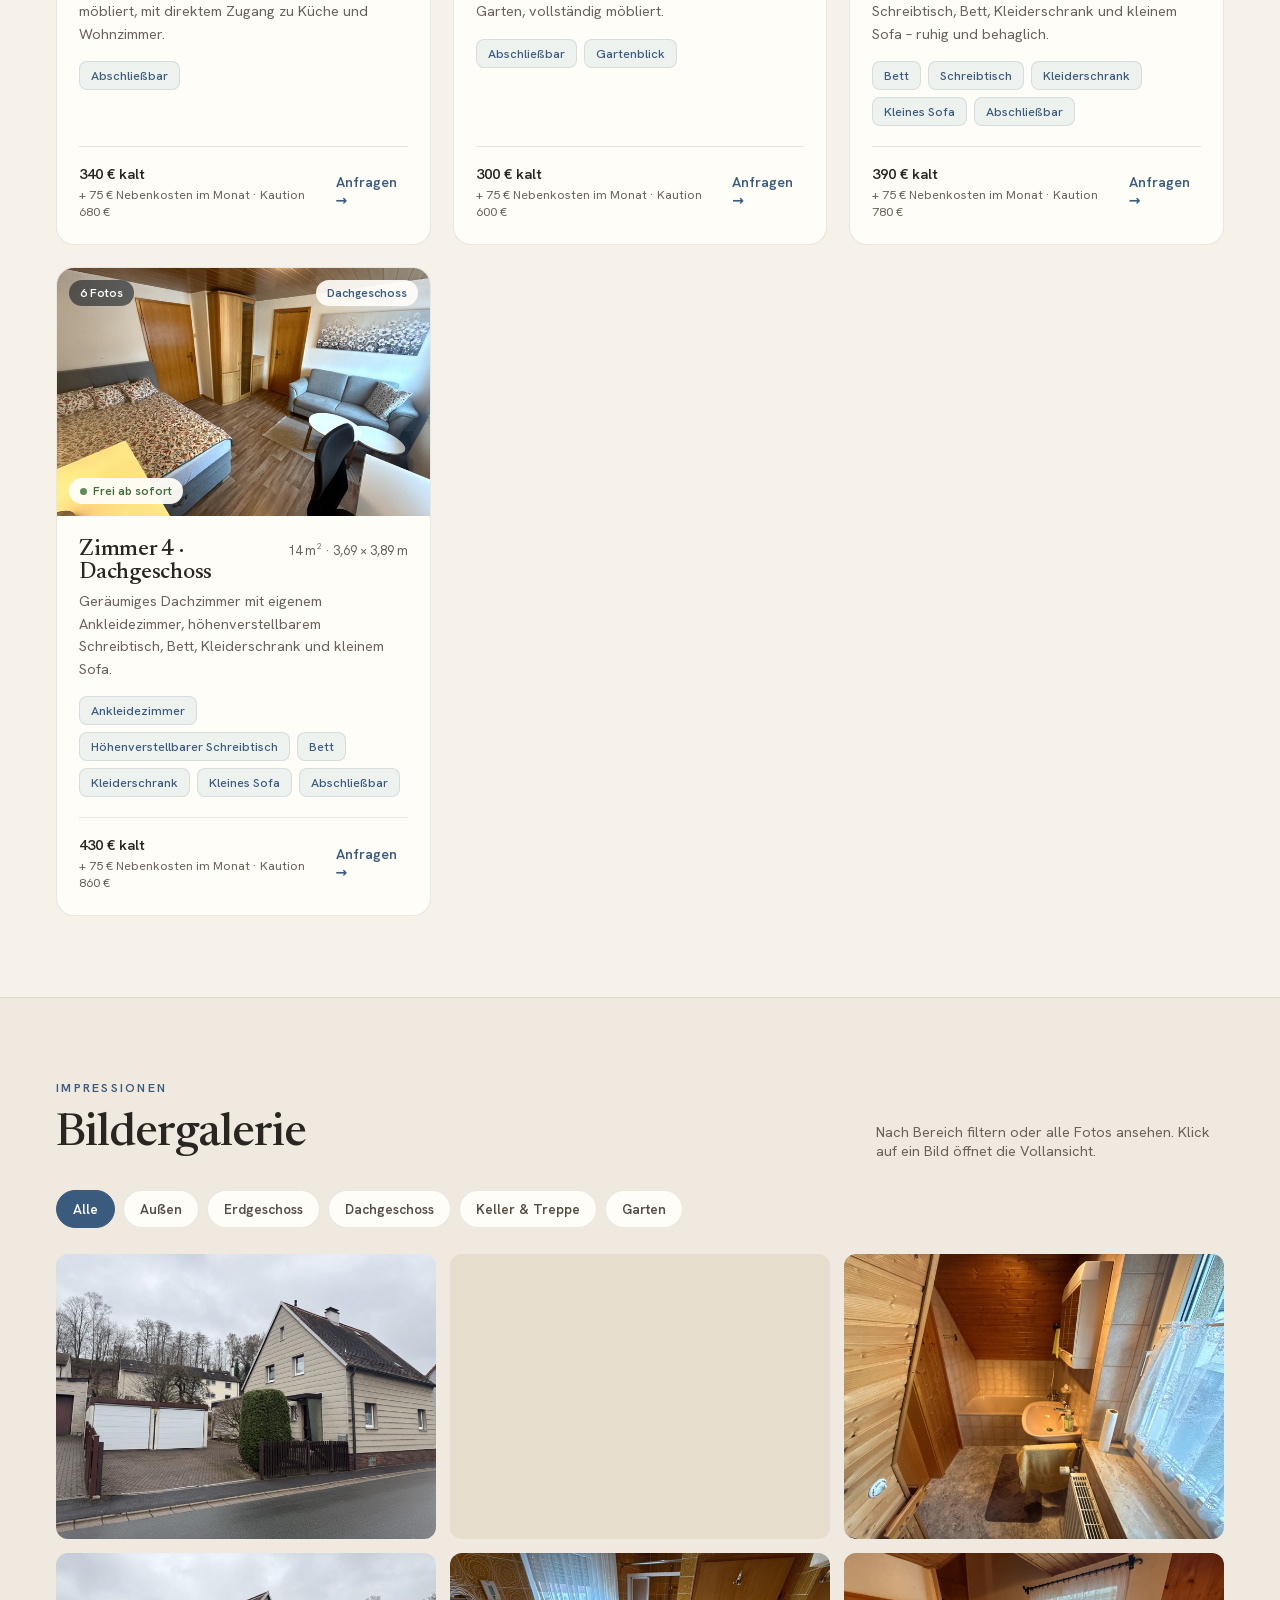
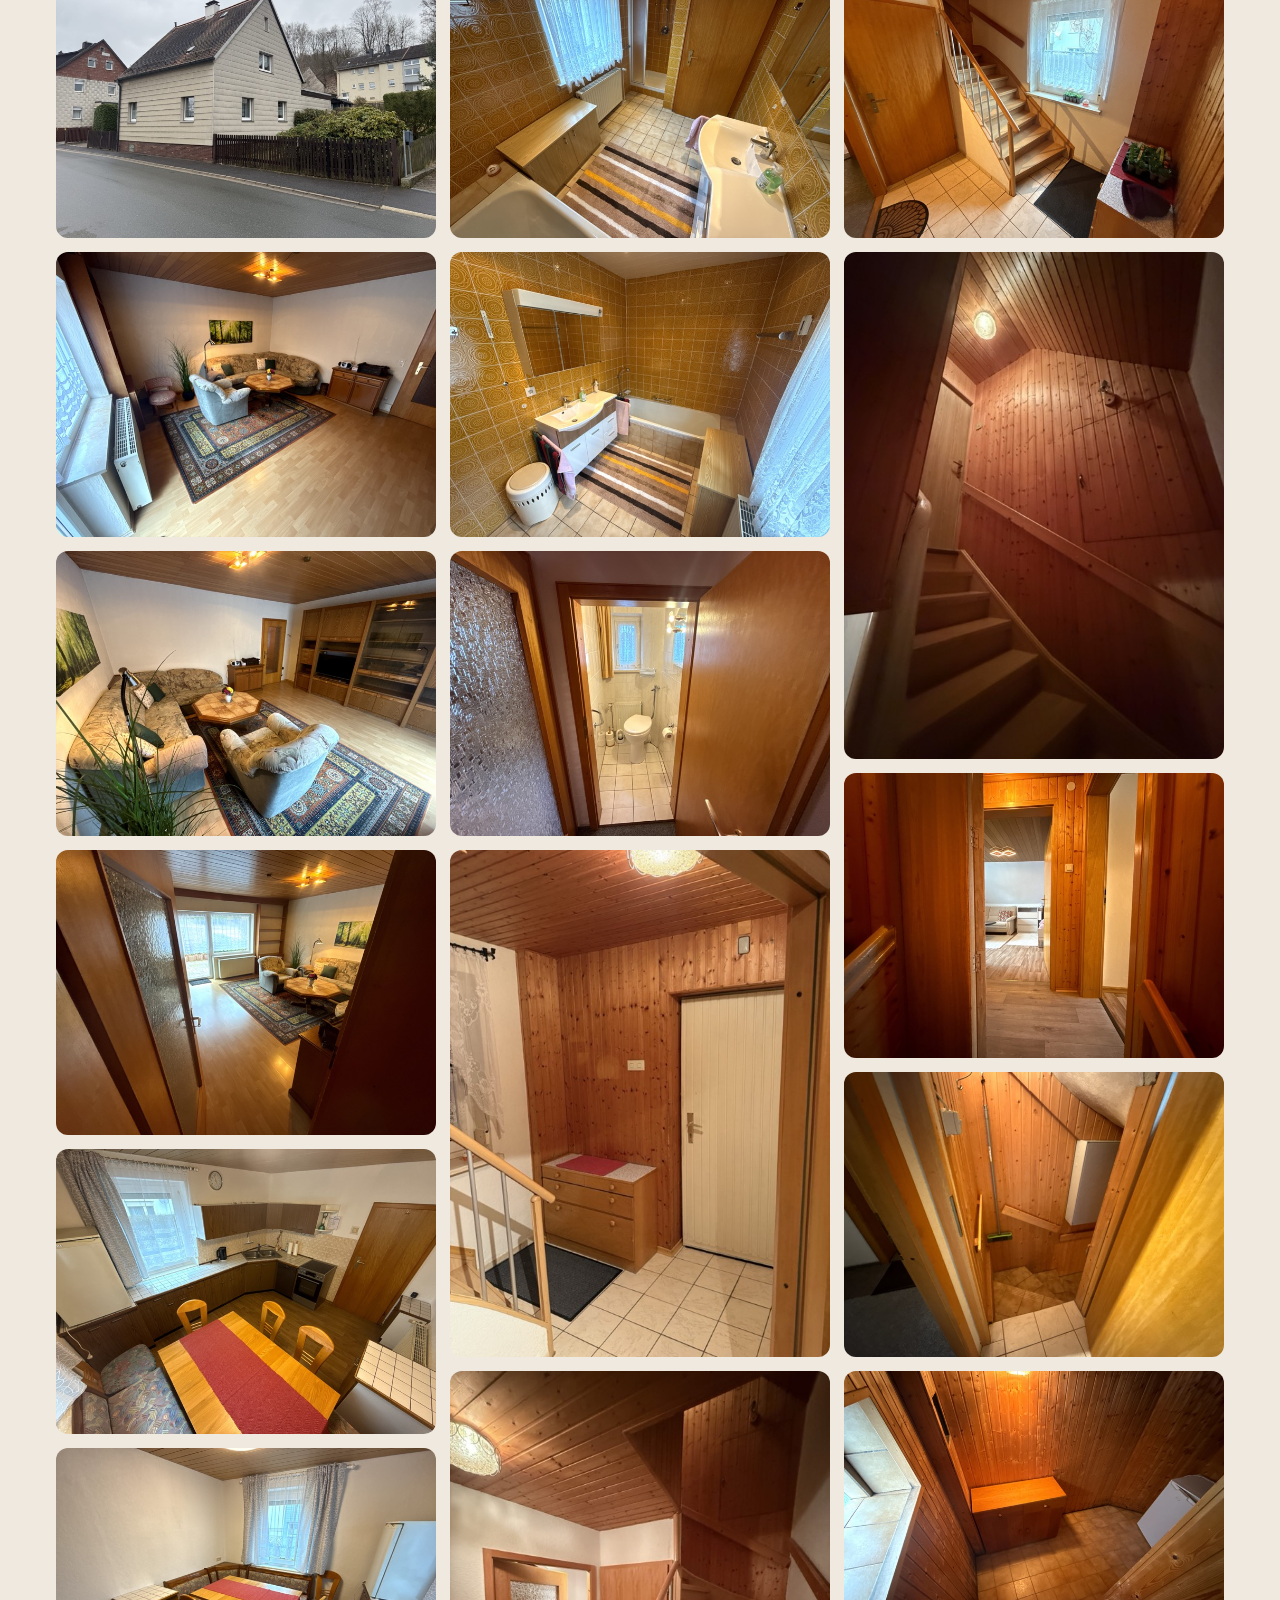
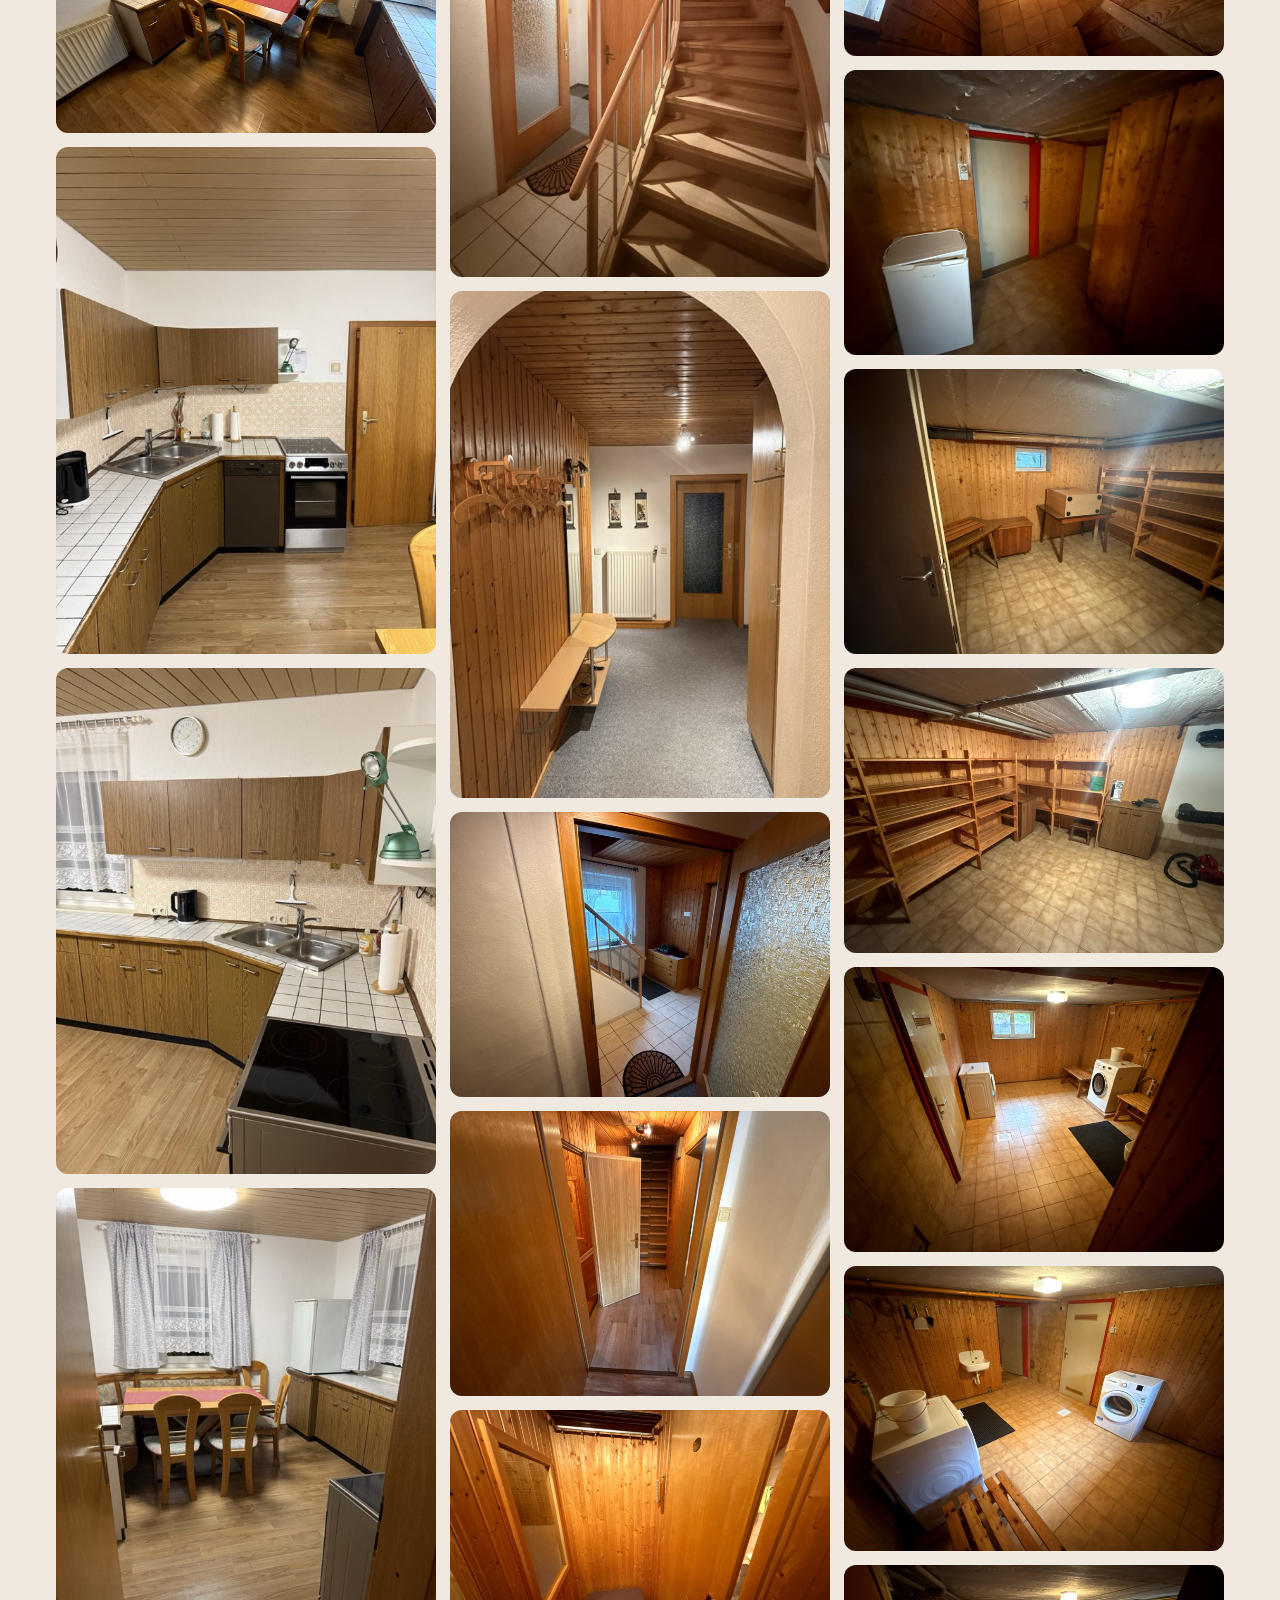
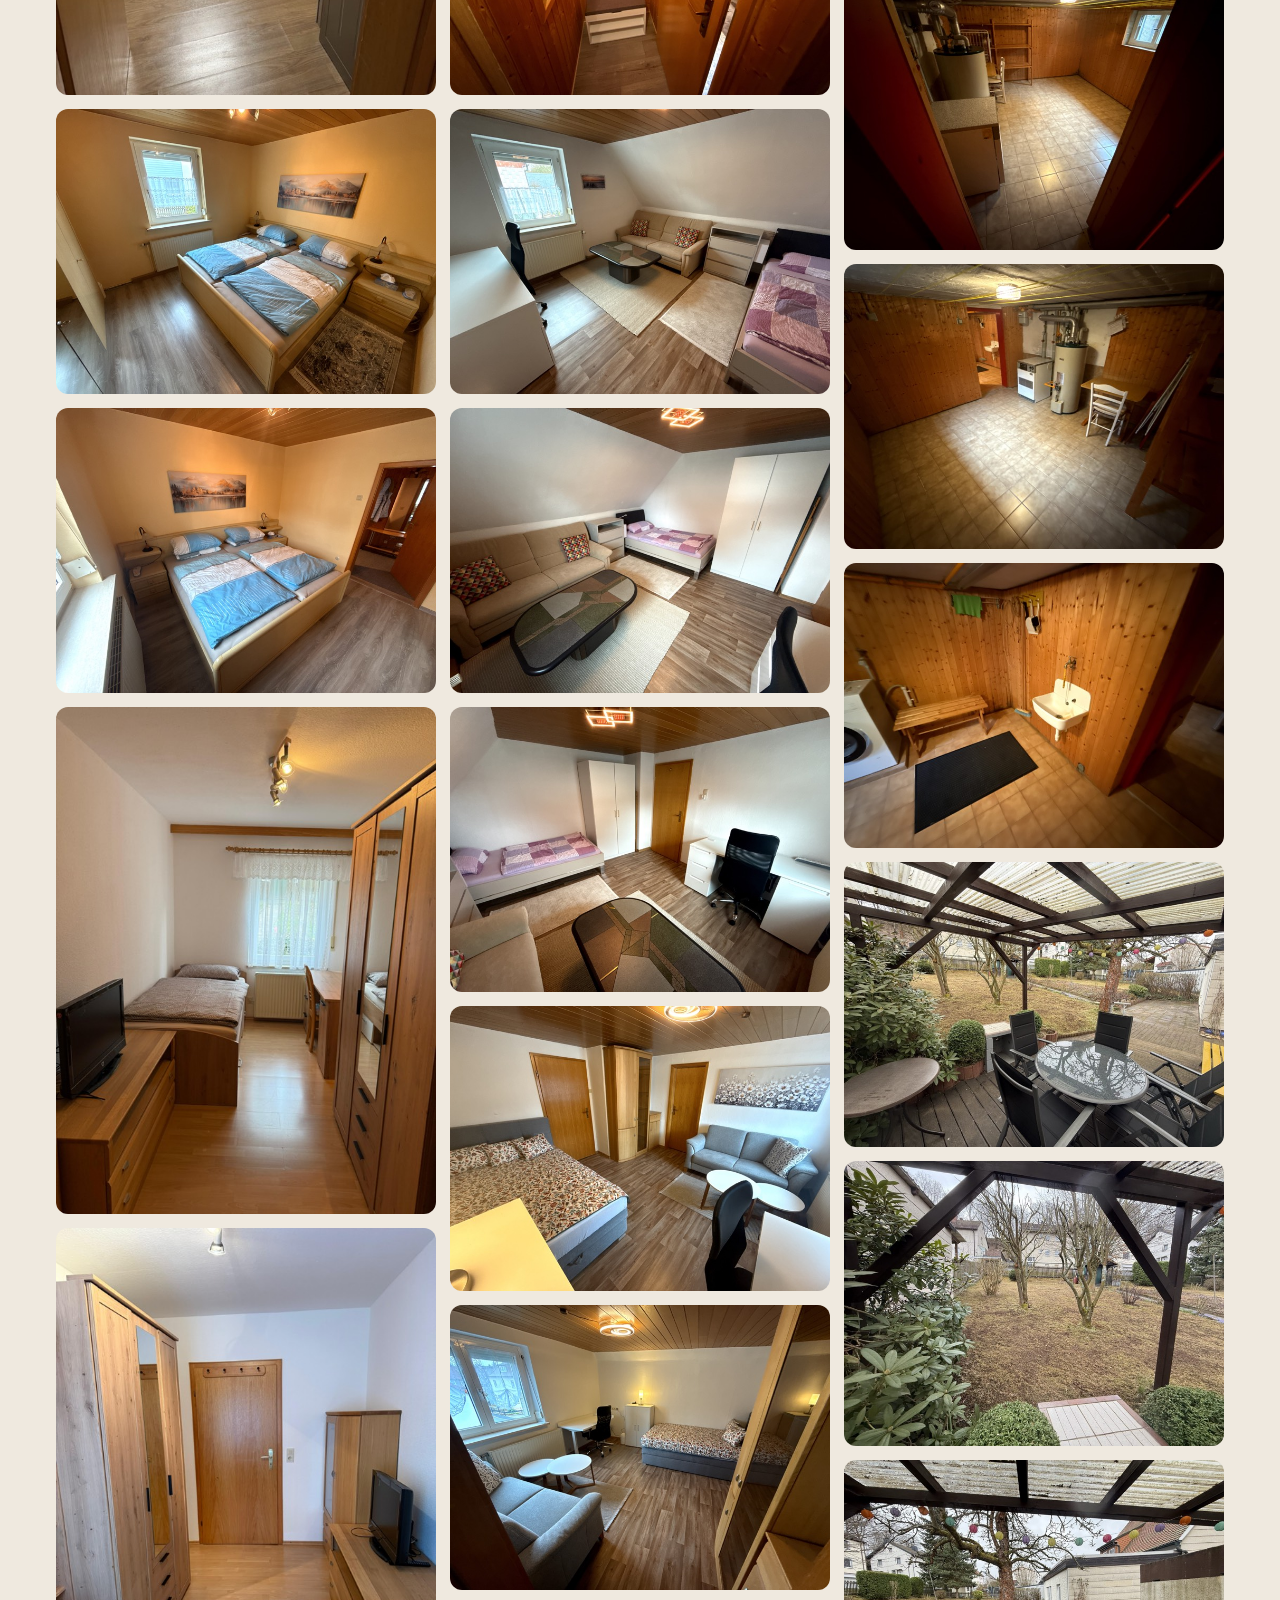
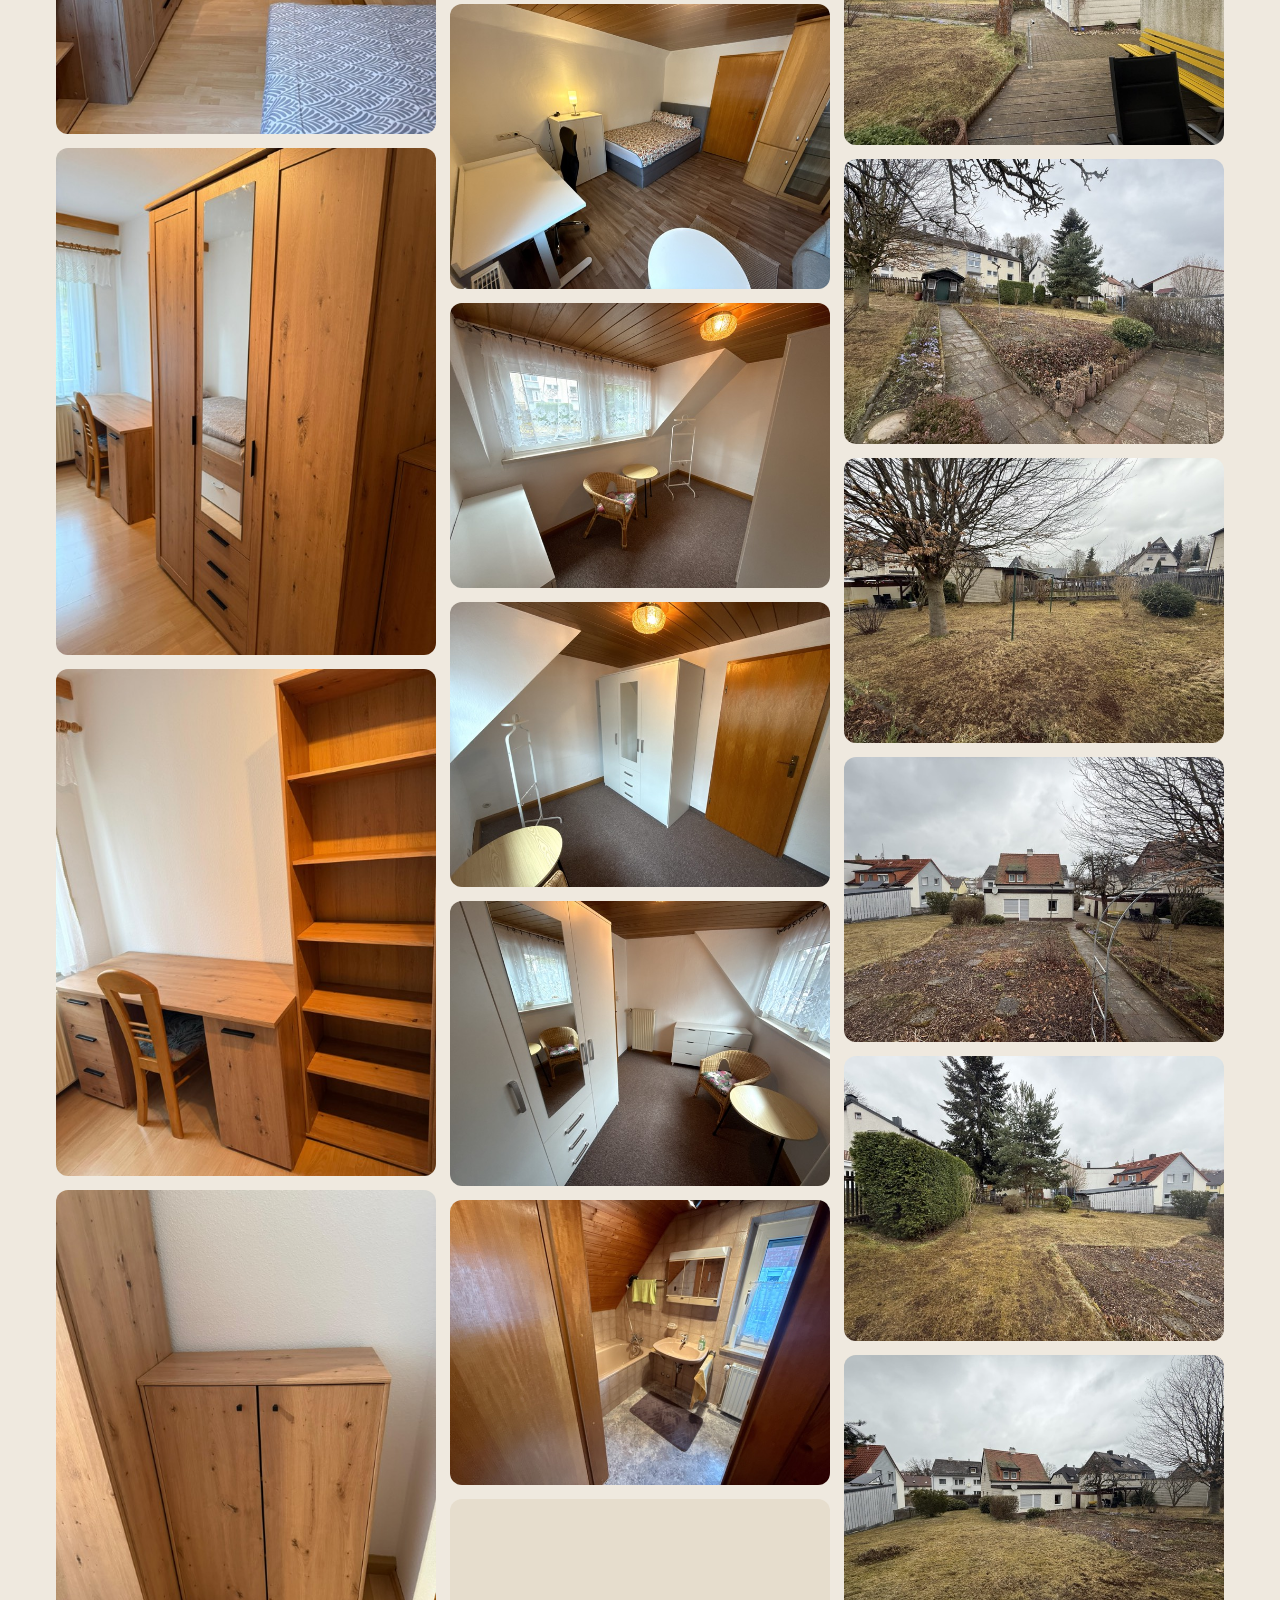
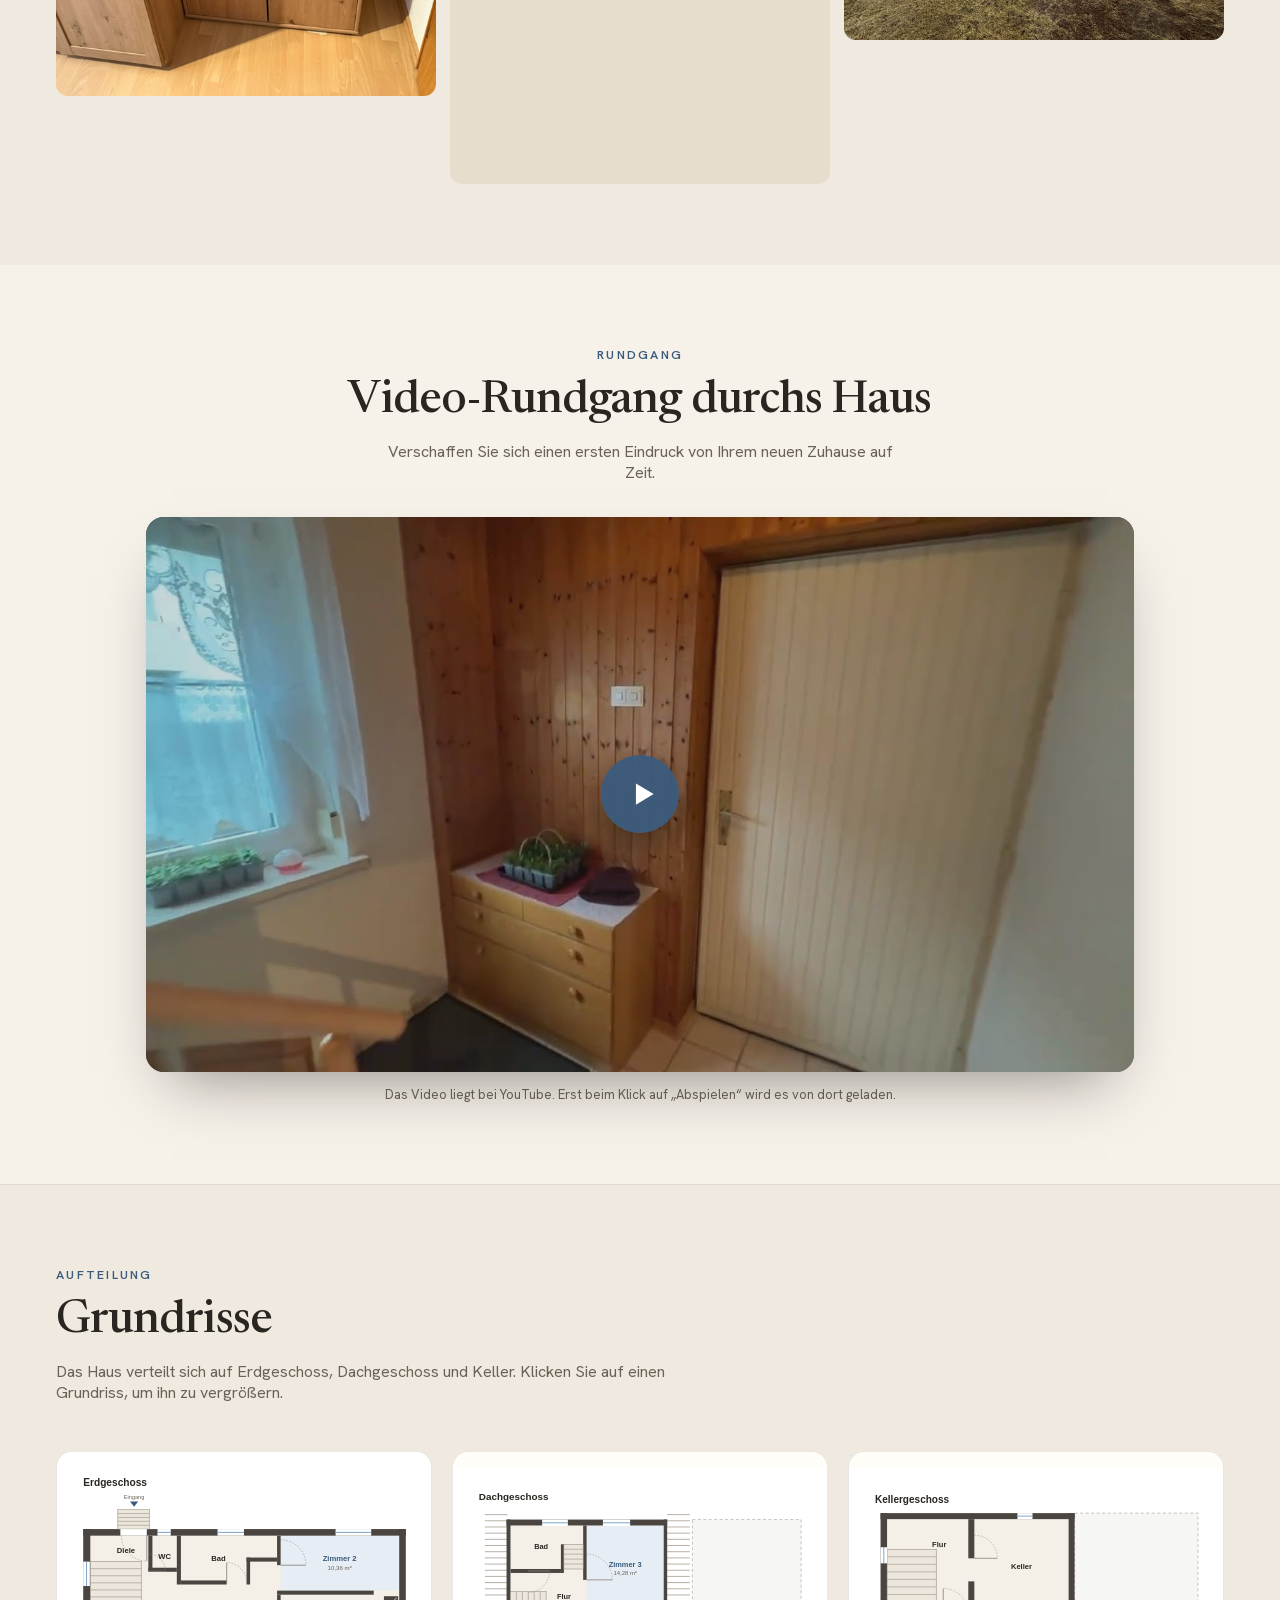
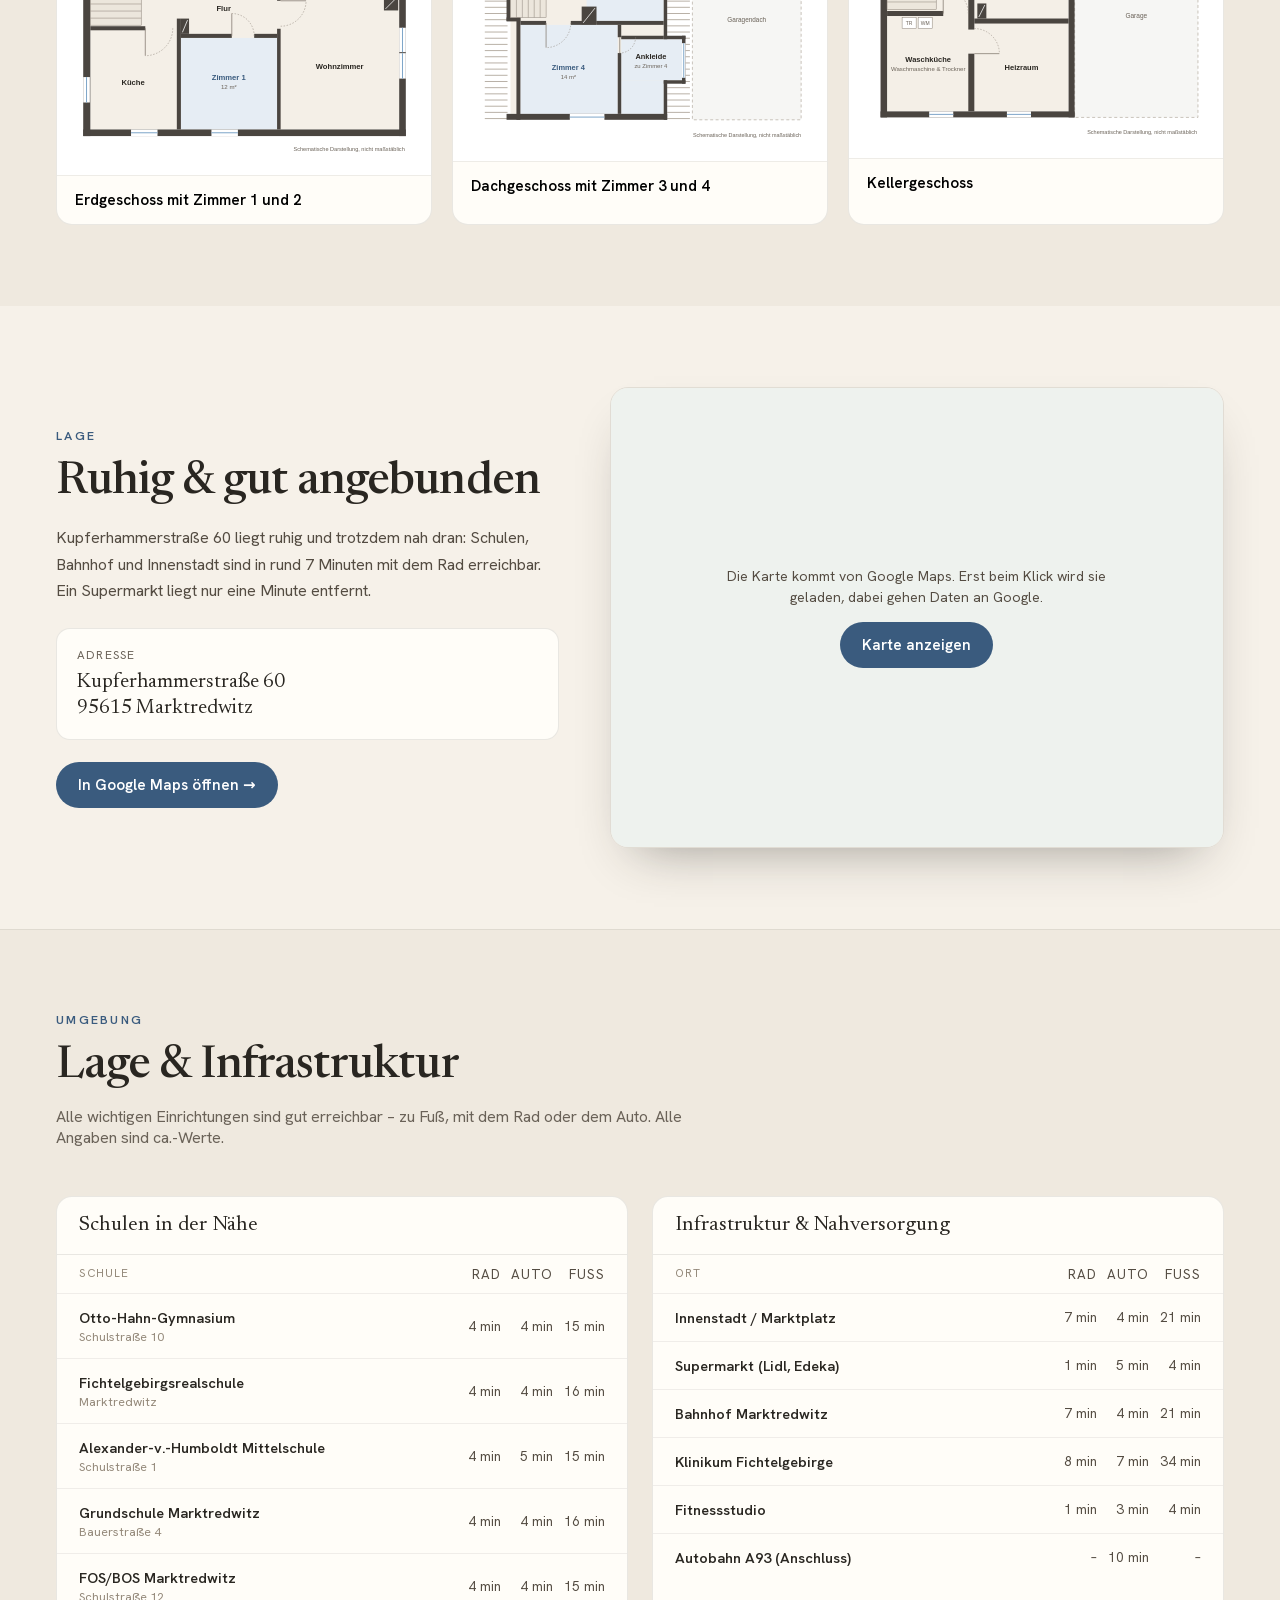
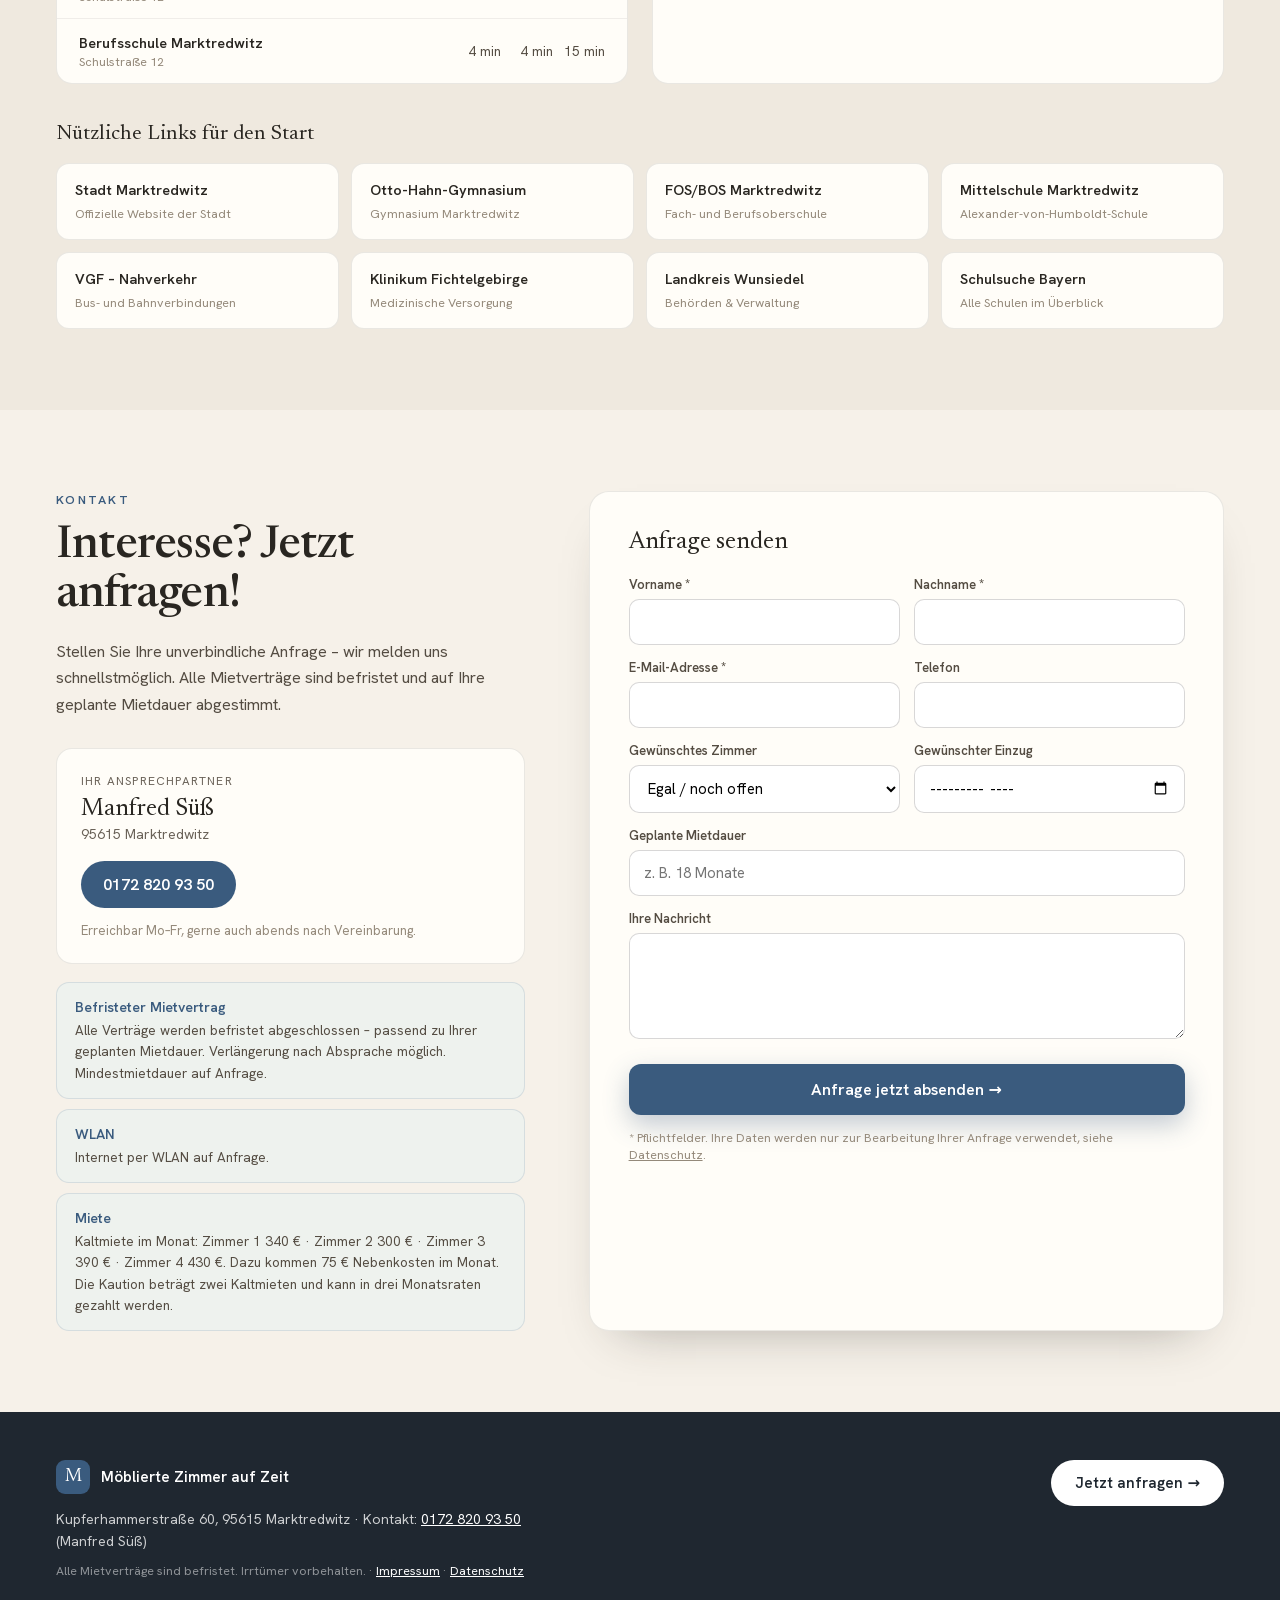
==== commit e5fccf24: "Texte ohne Referendariat: Website richtet sich an alle Mieter auf Zeit Titel, Meta-Angaben, Einleitu" ====
--- a/index.html
+++ b/index.html
@@ -3,14 +3,14 @@
 <head>
   <meta charset="UTF-8">
   <meta name="viewport" content="width=device-width, initial-scale=1.0">
-  <title>Zimmer für Referendar:innen – Marktredwitz</title>
-  <meta name="description" content="Möblierte Zimmer in ruhiger Lage für Referendar:innen. Kupferhammerstraße 60, 95615 Marktredwitz. Befristete Mietverträge. Jetzt anfragen!">
+  <title>Möblierte Zimmer – Marktredwitz</title>
+  <meta name="description" content="Möblierte Zimmer in ruhiger Lage. Kupferhammerstraße 60, 95615 Marktredwitz. Befristete Mietverträge. Jetzt anfragen!">
   <link rel="icon" href="data:image/svg+xml,<svg xmlns='http://www.w3.org/2000/svg' viewBox='0 0 100 100'><text y='.9em' font-size='90'>🏡</text></svg>">
   <link rel="canonical" href="https://zimmer.psue.de/">
   <meta property="og:type" content="website">
   <meta property="og:locale" content="de_DE">
   <meta property="og:url" content="https://zimmer.psue.de/">
-  <meta property="og:title" content="Möblierte Zimmer für Referendar:innen in Marktredwitz">
+  <meta property="og:title" content="Möblierte Zimmer in Marktredwitz">
   <meta property="og:description" content="4 möblierte Einzelzimmer ab 300 € kalt im Haus mit Garten, Kupferhammerstraße 60. Befristete Mietverträge.">
   <meta property="og:image" content="https://zimmer.psue.de/_images/Haus/001.jpg">
   <link rel="stylesheet" href="fonts/fonts.css">
@@ -327,7 +327,7 @@
         <span class="badge alt">Befristete Mietverträge</span>
       </div>
       <h1>Ihr Zuhause auf Zeit in <em>Marktredwitz</em></h1>
-      <p class="lead">Möblierte Einzelzimmer in einem gepflegten Einfamilienhaus – gemacht für Referendar:innen. Gemeinschaftliche Küche, zwei Bäder und ein großer Garten inklusive.</p>
+      <p class="lead">Möblierte Einzelzimmer in einem gepflegten Einfamilienhaus – ideal zum Wohnen auf Zeit. Gemeinschaftliche Küche, zwei Bäder und ein großer Garten inklusive.</p>
       <div class="hero-actions">
         <a href="#kontakt" class="cta">Jetzt Zimmer anfragen →</a>
         <a href="#galerie" class="cta-ghost">Fotos ansehen</a>
@@ -359,7 +359,7 @@
   <section id="features" class="pad">
     <div class="head-block">
       <div class="eyebrow">Was Sie erwartet</div>
-      <h2 class="h">Alles dabei für ein entspanntes Referendariat</h2>
+      <h2 class="h">Alles dabei für entspanntes Wohnen auf Zeit</h2>
     </div>
     <div class="feat-grid">
       <div class="feat"><div class="num">01</div><h3>Möblierte Einzelzimmer</h3><p>4 separate Zimmer – jedes individuell und vollständig möbliert, zum Einziehen und Wohlfühlen.</p></div>
@@ -367,7 +367,7 @@
       <div class="feat"><div class="num">03</div><h3>Zwei Bäder</h3><p>Zwei vollwertige Bäder mit Badewanne, Dusche und Gäste-WC. Kein Stress am Morgen.</p></div>
       <div class="feat"><div class="num">04</div><h3>Großer Garten</h3><p>Gepflegter Garten mit schönem Baum- und Strauchbestand – ideal zum Abschalten.</p></div>
       <div class="feat"><div class="num">05</div><h3>Stellplatz &amp; Garage</h3><p>Zwei Garagen mit elektrischem Torantrieb sowie ausreichend Stellplätze.</p></div>
-      <div class="feat"><div class="num">06</div><h3>Befristeter Mietvertrag</h3><p>Alle Verträge werden befristet abgeschlossen – perfekt für die Dauer des Referendariats.</p></div>
+      <div class="feat"><div class="num">06</div><h3>Befristeter Mietvertrag</h3><p>Alle Verträge werden befristet abgeschlossen – passend zu Ihrer geplanten Mietdauer.</p></div>
       <div class="feat"><div class="num">07</div><h3>Waschmaschine &amp; Trockner</h3><p>Waschmaschine und Trockner stehen allen Mieter:innen gemeinschaftlich zur Verfügung.</p></div>
       <div class="feat"><div class="num">08</div><h3>WLAN</h3><p>Internet per WLAN auf Anfrage – sprechen Sie uns einfach an.</p></div>
     </div>
@@ -379,7 +379,7 @@
       <div>
         <div class="eyebrow">Das Objekt</div>
         <h2 class="h" style="margin-bottom:20px;">Solides Massivhaus in ruhiger Lage</h2>
-        <p>Dieses charmante Einfamilienhaus bietet rund <strong>112 m² Wohnfläche</strong> auf einem großzügigen Grundstück von 806 m². Das 1936 erbaute Massivhaus ist gepflegt, sofort bezugsfrei und speziell auf Referendar:innen ausgerichtet.</p>
+        <p>Dieses charmante Einfamilienhaus bietet rund <strong>112 m² Wohnfläche</strong> auf einem großzügigen Grundstück von 806 m². Das 1936 erbaute Massivhaus ist gepflegt und sofort bezugsfrei.</p>
         <p style="margin-bottom:28px;">Im Erdgeschoss liegen Wohnzimmer, Küche, zwei Zimmer und ein Bad. Im Dachgeschoss befinden sich zwei weitere Zimmer und das zweite Bad.</p>
         <div class="specs">
           <div class="spec"><span class="pt"></span>Wohnfläche ca. 112 m²</div>
@@ -501,7 +501,7 @@
       <div class="intro">
         <div class="eyebrow">Kontakt</div>
         <h2 class="h" style="margin-bottom:18px;">Interesse? Jetzt anfragen!</h2>
-        <p>Stellen Sie Ihre unverbindliche Anfrage – wir melden uns schnellstmöglich. Alle Mietverträge sind befristet und auf die Dauer des Referendariats abgestimmt.</p>
+        <p>Stellen Sie Ihre unverbindliche Anfrage – wir melden uns schnellstmöglich. Alle Mietverträge sind befristet und auf Ihre geplante Mietdauer abgestimmt.</p>
         <div class="contact-card">
           <div class="k">Ihr Ansprechpartner</div>
           <div class="nm">Manfred Süß</div>
@@ -509,7 +509,7 @@
           <a href="tel:+491728209350" class="cta-sm" style="font-size:16px;">0172 820 93 50</a>
           <div class="note">Erreichbar Mo–Fr, gerne auch abends nach Vereinbarung.</div>
         </div>
-        <div class="note-box"><b>Befristeter Mietvertrag</b><span>Alle Verträge werden befristet abgeschlossen – passend zur Dauer Ihres Referendariats. Verlängerung nach Absprache möglich. Mindestmietdauer auf Anfrage.</span></div>
+        <div class="note-box"><b>Befristeter Mietvertrag</b><span>Alle Verträge werden befristet abgeschlossen – passend zu Ihrer geplanten Mietdauer. Verlängerung nach Absprache möglich. Mindestmietdauer auf Anfrage.</span></div>
         <div class="note-box"><b>WLAN</b><span>Internet per WLAN auf Anfrage.</span></div>
         <div class="note-box"><b>Miete</b><span>Kaltmiete im Monat: Zimmer 1 340 € · Zimmer 2 300 € · Zimmer 3 390 € · Zimmer 4 430 €. Dazu kommen 75 € Nebenkosten im Monat. Die Kaution beträgt zwei Kaltmieten und kann in drei Monatsraten gezahlt werden.</span></div>
       </div>
@@ -533,7 +533,7 @@
             </label>
             <label class="fld"><span>Gewünschter Einzug</span><input type="month" name="einzug"></label>
           </div>
-          <label class="fld wide"><span>Dauer des Referendariats / Mietdauer</span><input type="text" name="dauer" placeholder="z. B. 18 Monate"></label>
+          <label class="fld wide"><span>Geplante Mietdauer</span><input type="text" name="dauer" placeholder="z. B. 18 Monate"></label>
           <label class="fld wide"><span>Ihre Nachricht</span><textarea rows="4" name="nachricht"></textarea></label>
           <input type="checkbox" name="botcheck" tabindex="-1" autocomplete="off" aria-hidden="true" style="position:absolute;left:-9999px;">
           <button type="submit" class="form-submit">Anfrage jetzt absenden →</button>
@@ -548,7 +548,7 @@
   <footer>
     <div class="inner">
       <div style="max-width:30em;">
-        <div class="fbrand"><span class="mark">M</span><b>Wohnraum für Referendar:innen</b></div>
+        <div class="fbrand"><span class="mark">M</span><b>Möblierte Zimmer auf Zeit</b></div>
         <p>Kupferhammerstraße 60, 95615 Marktredwitz · Kontakt: <a href="tel:+491728209350" class="uline">0172 820 93 50</a> (Manfred Süß)</p>
         <p class="fine">Alle Mietverträge sind befristet. Irrtümer vorbehalten. · <a href="impressum.html" class="uline">Impressum</a> · <a href="datenschutz.html" class="uline">Datenschutz</a></p>
       </div>
@@ -844,7 +844,7 @@
       const f = e.target;
       if(f.botcheck && f.botcheck.checked) return;
       const d = formData(f);
-      const subject = 'Zimmeranfrage Referendariat – ' + d.vorname + ' ' + d.nachname;
+      const subject = 'Zimmeranfrage – ' + d.vorname + ' ' + d.nachname;
 
 
       const btn = f.querySelector('.form-submit');
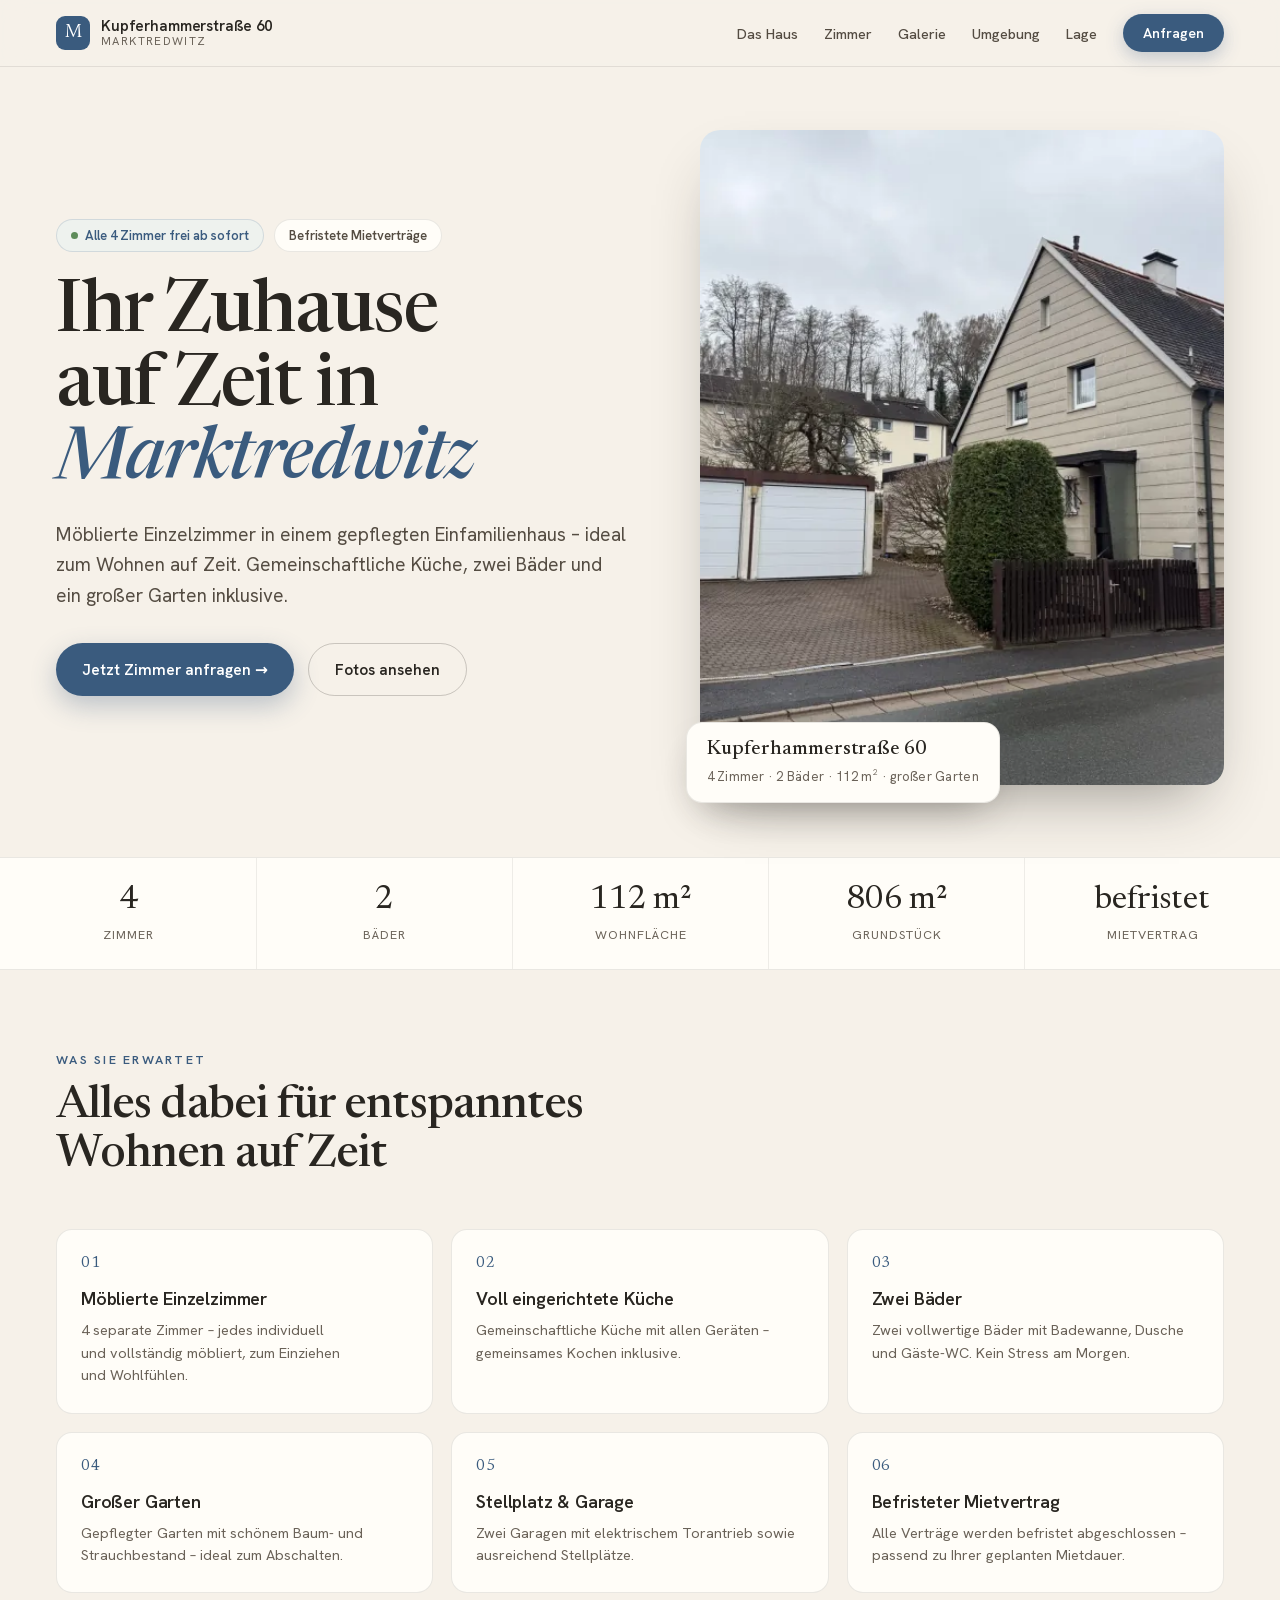
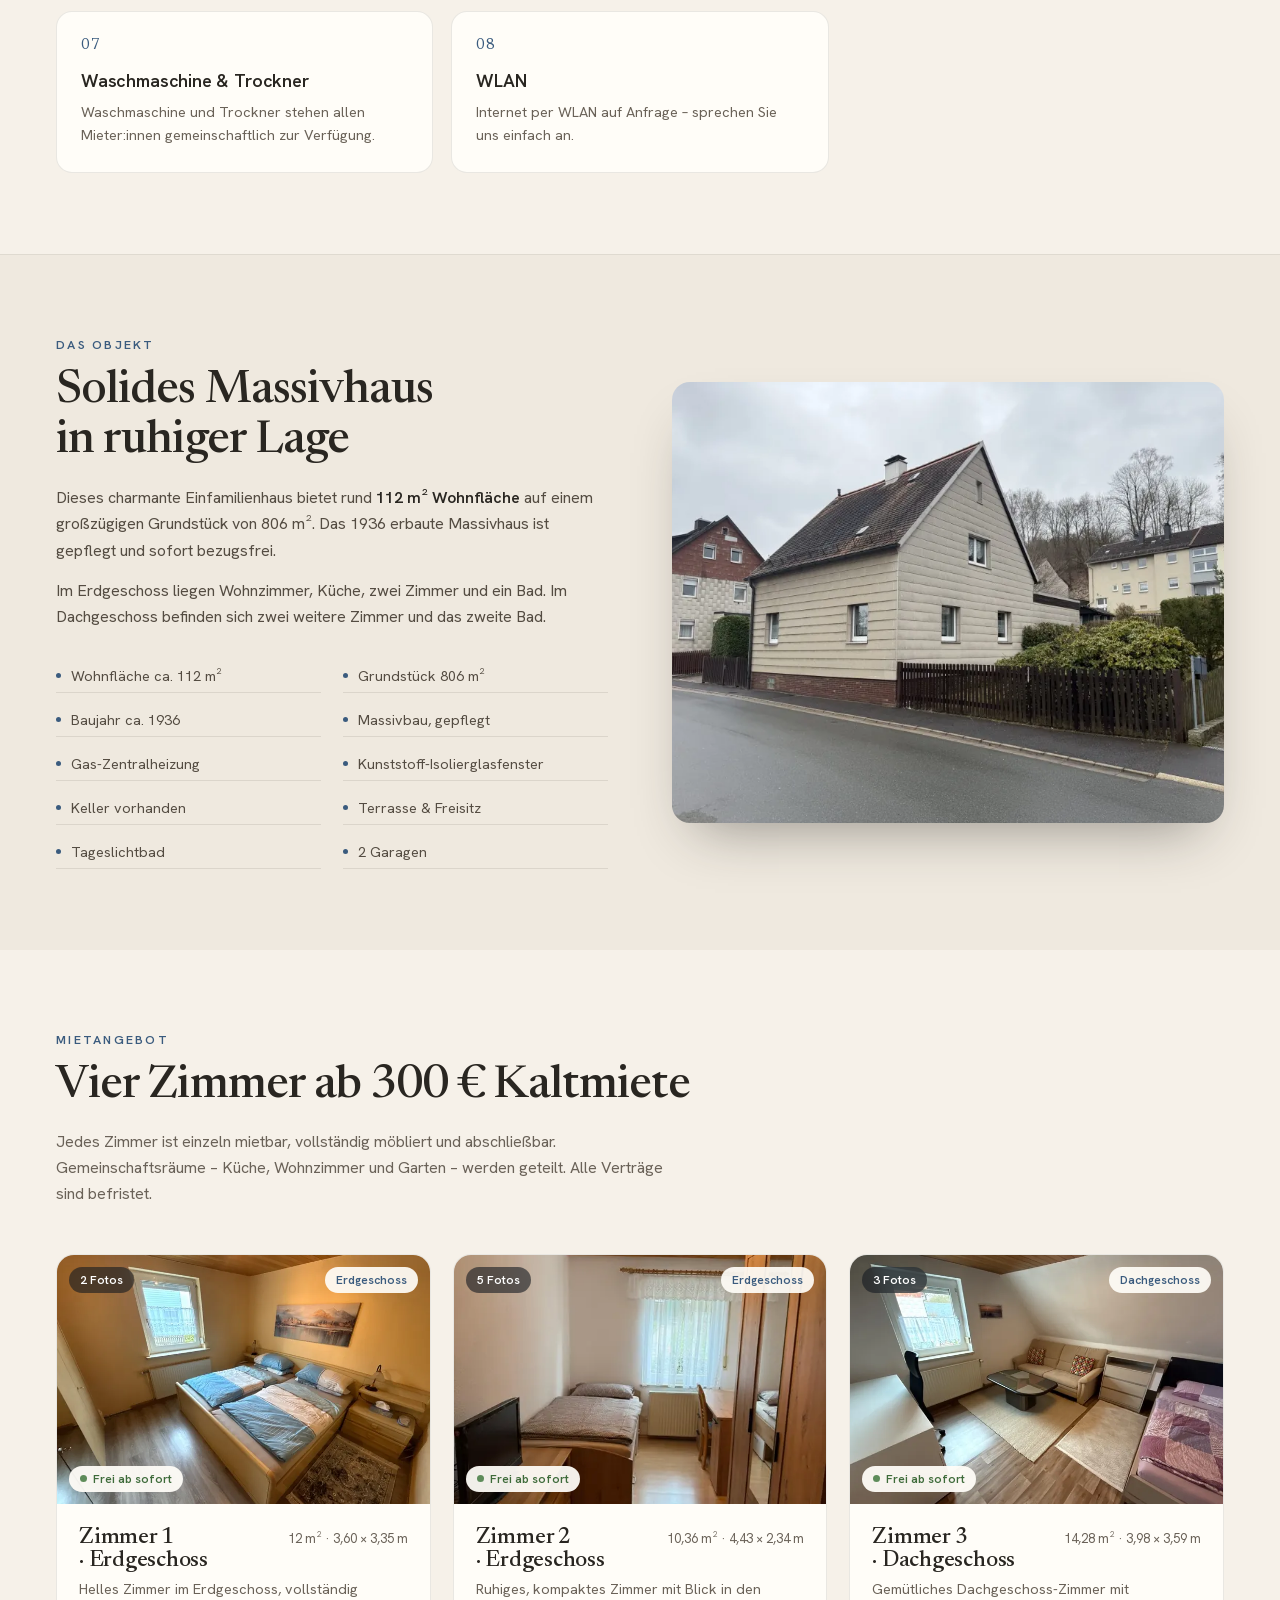
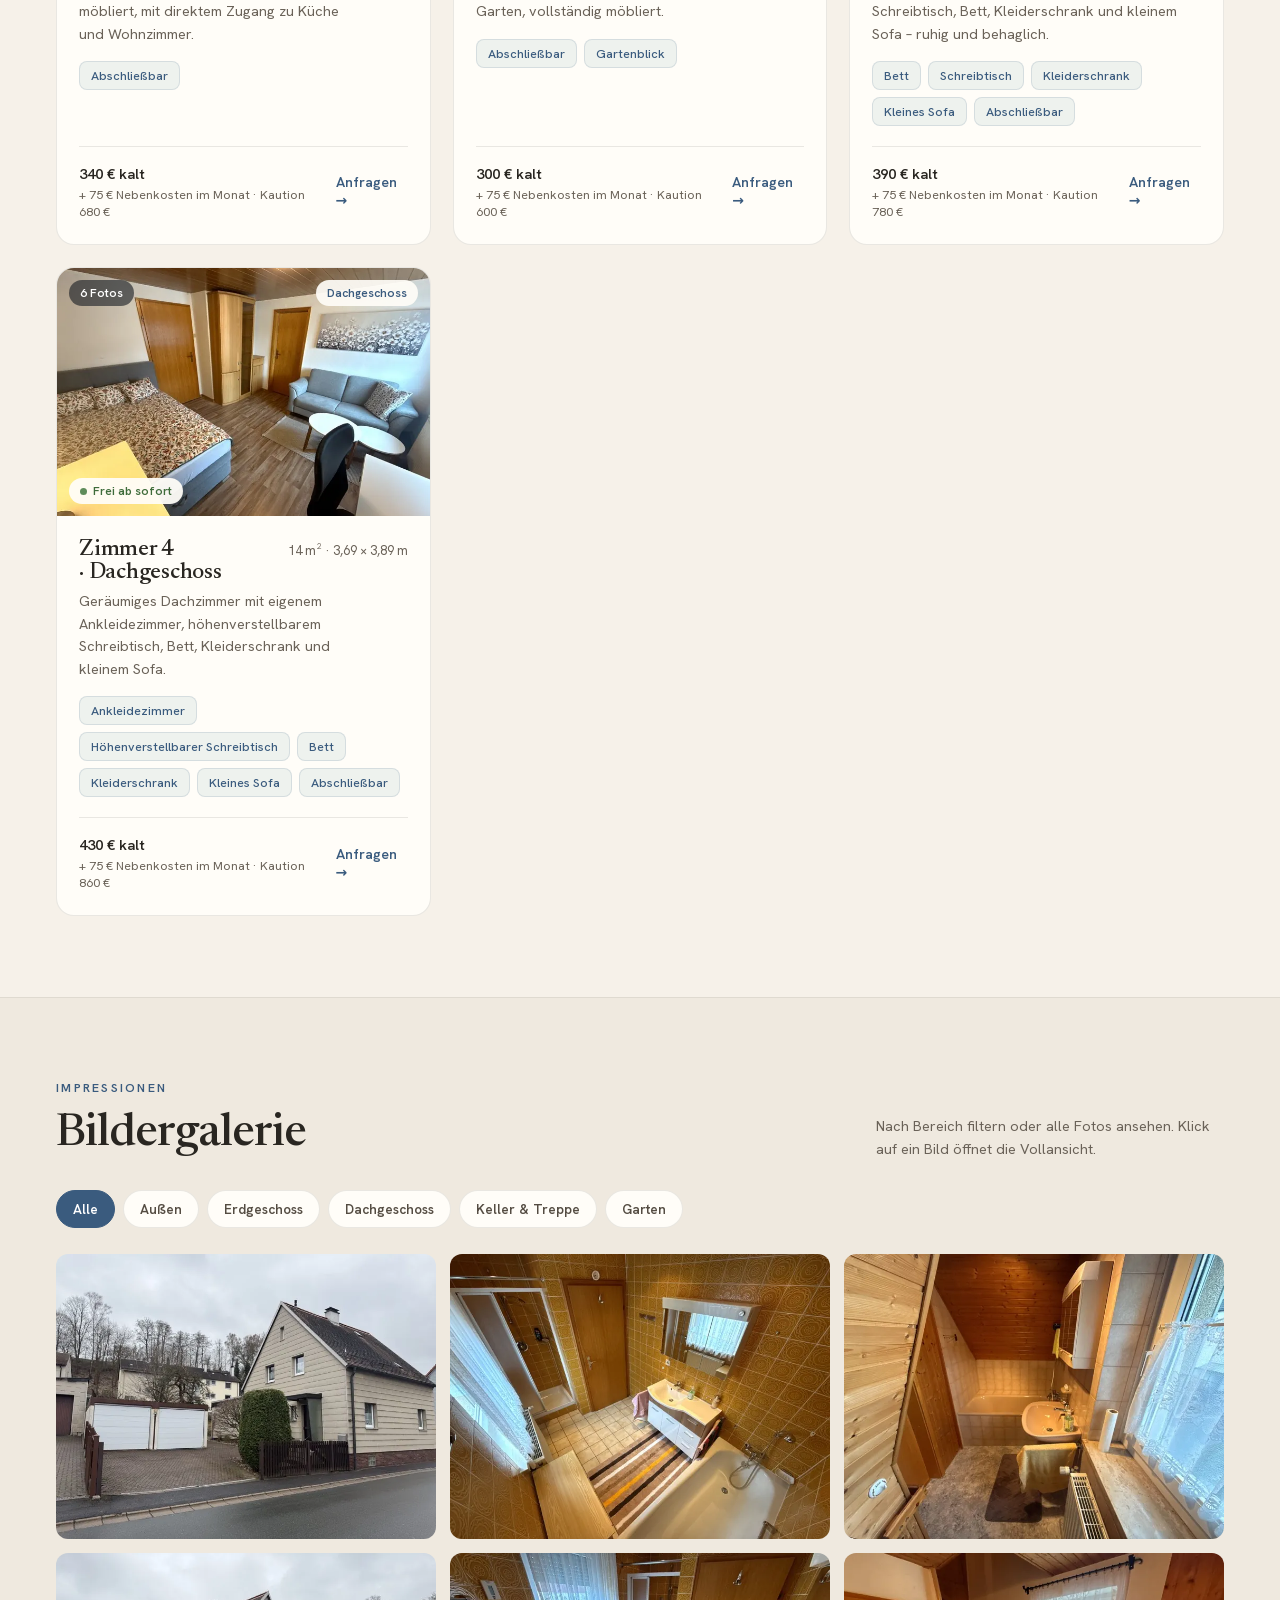
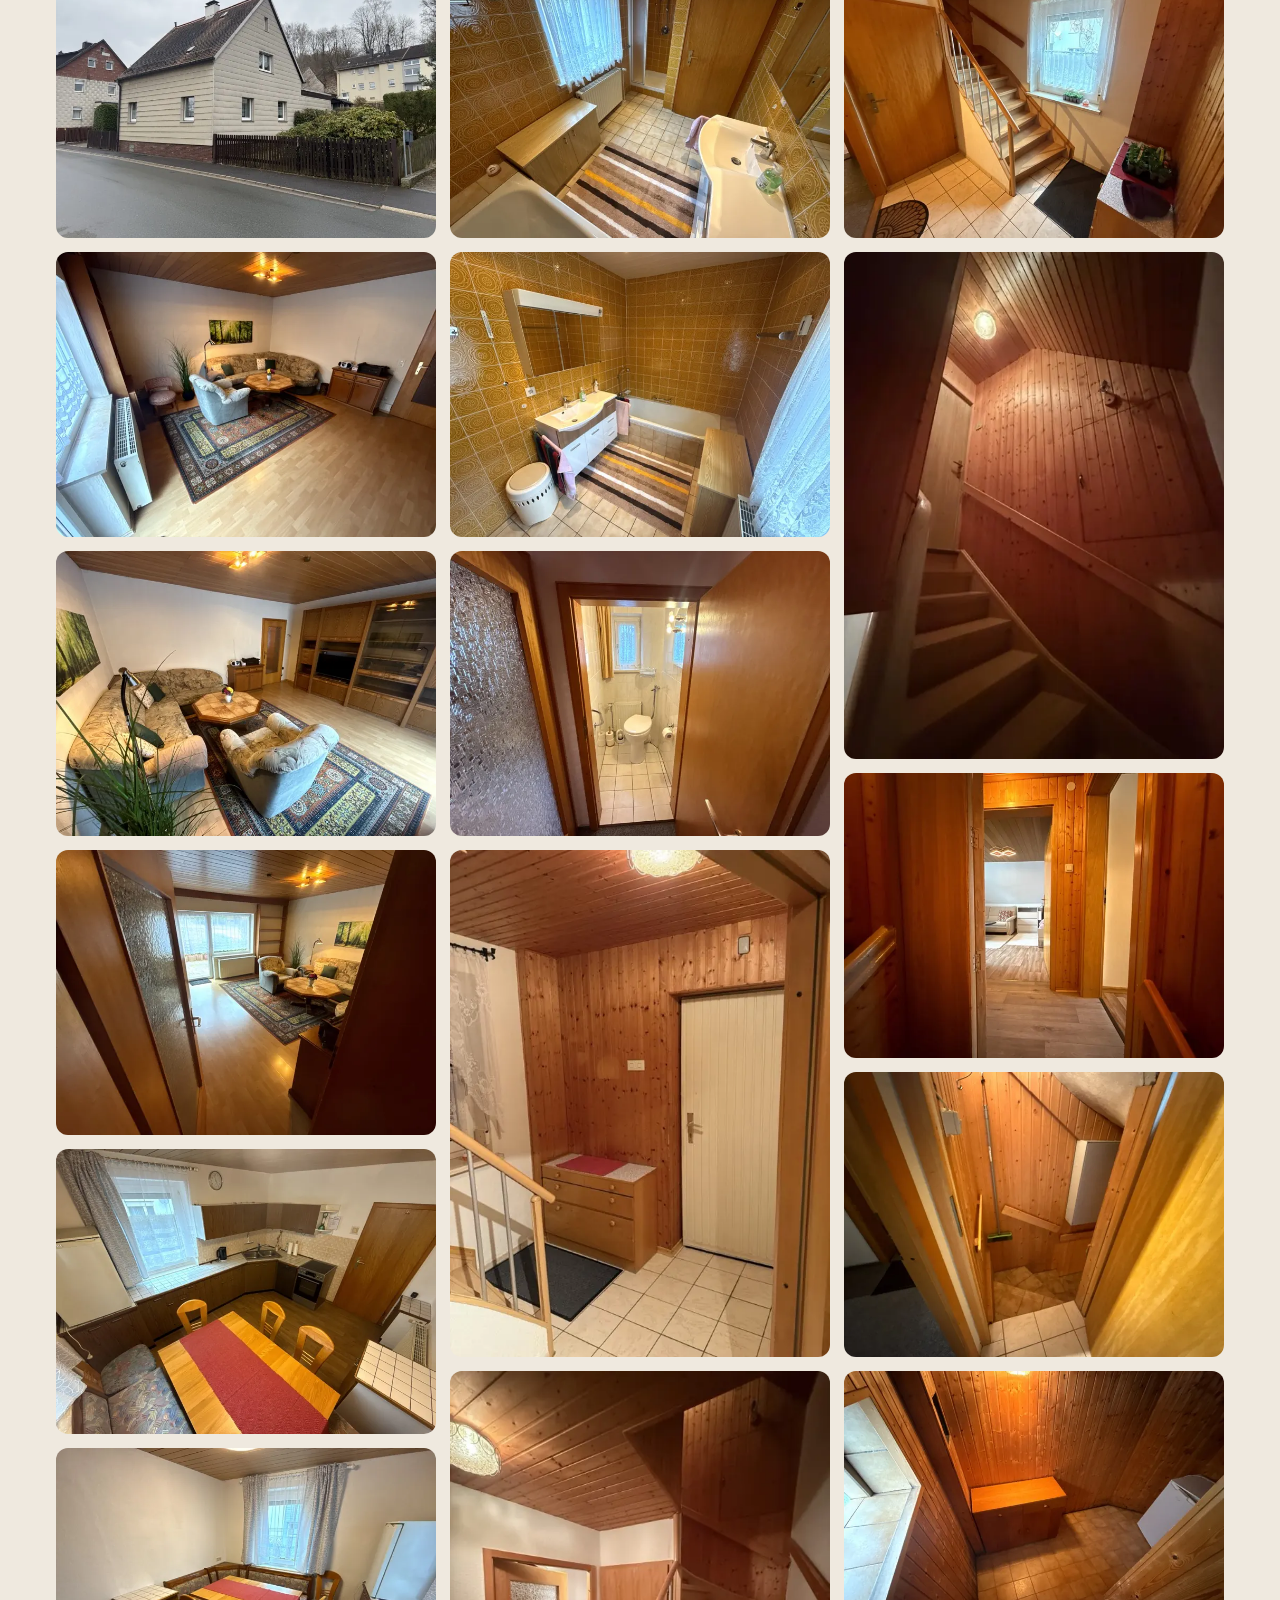
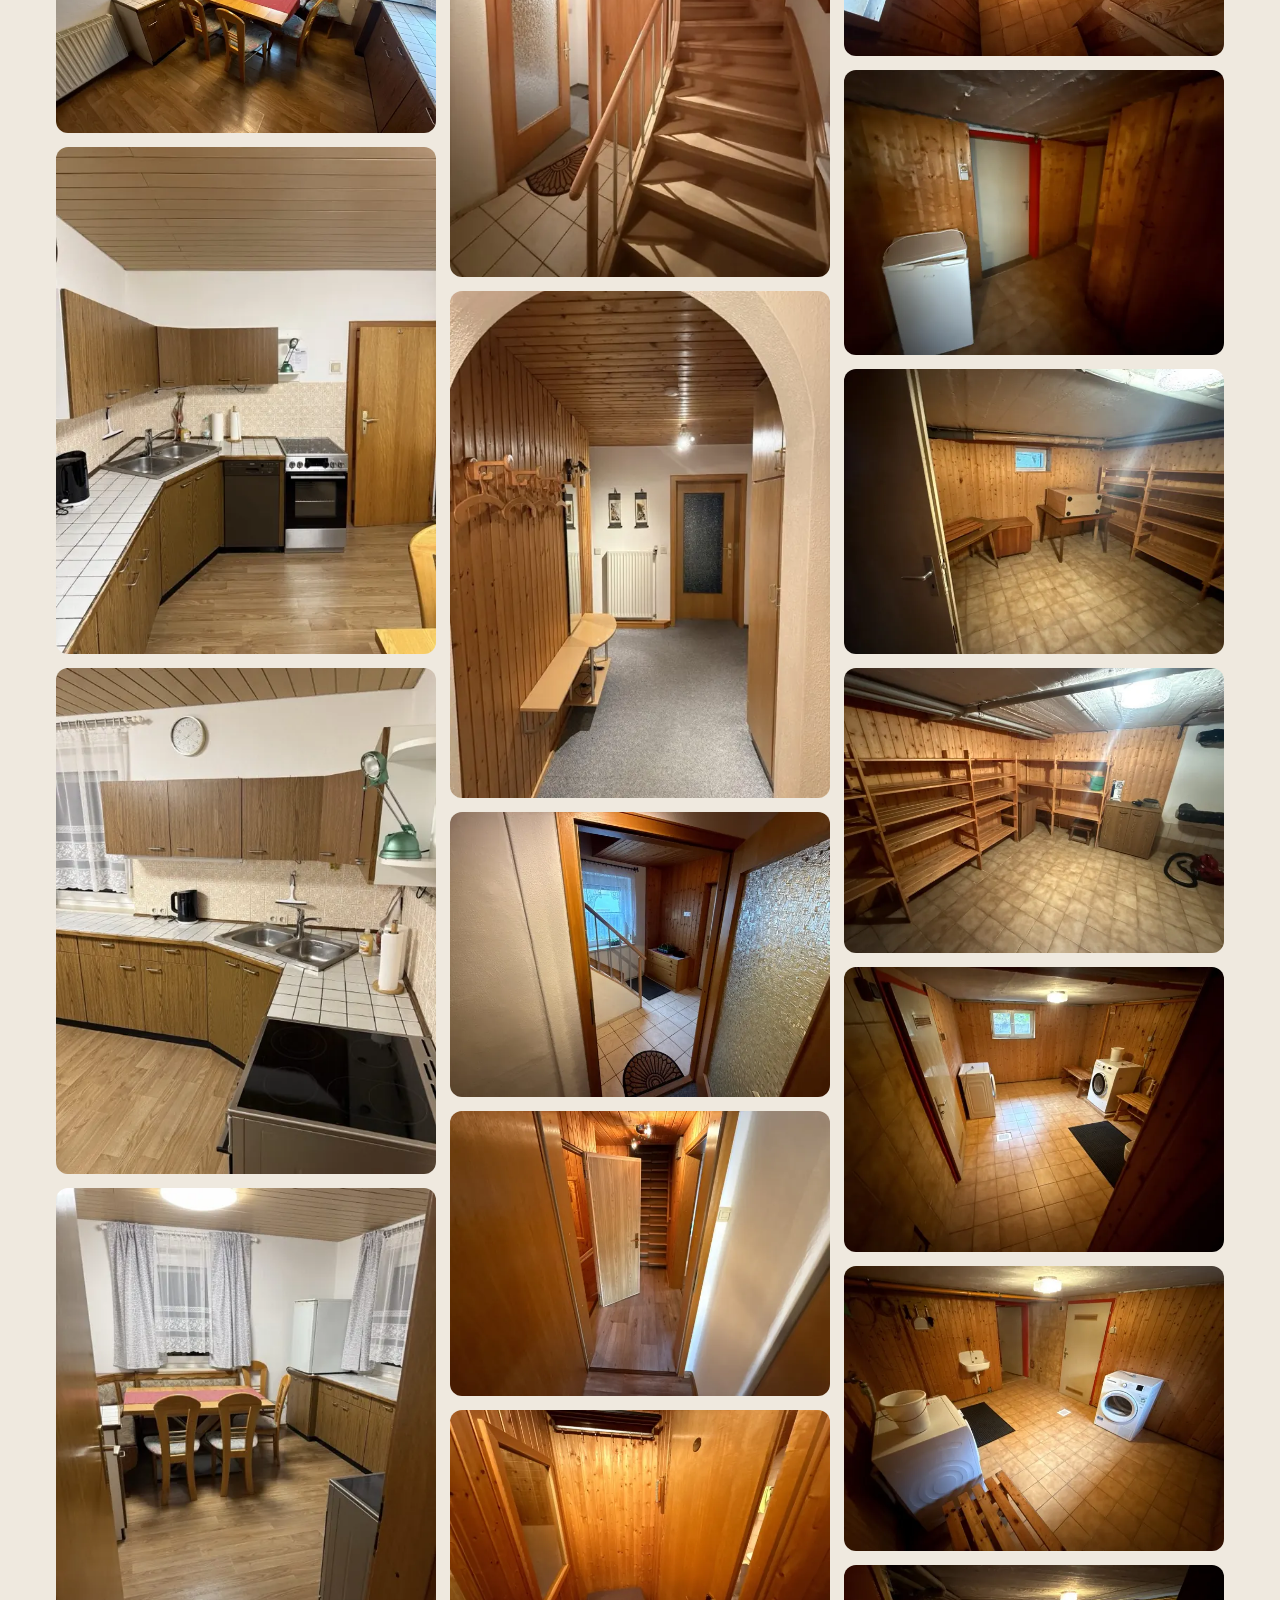
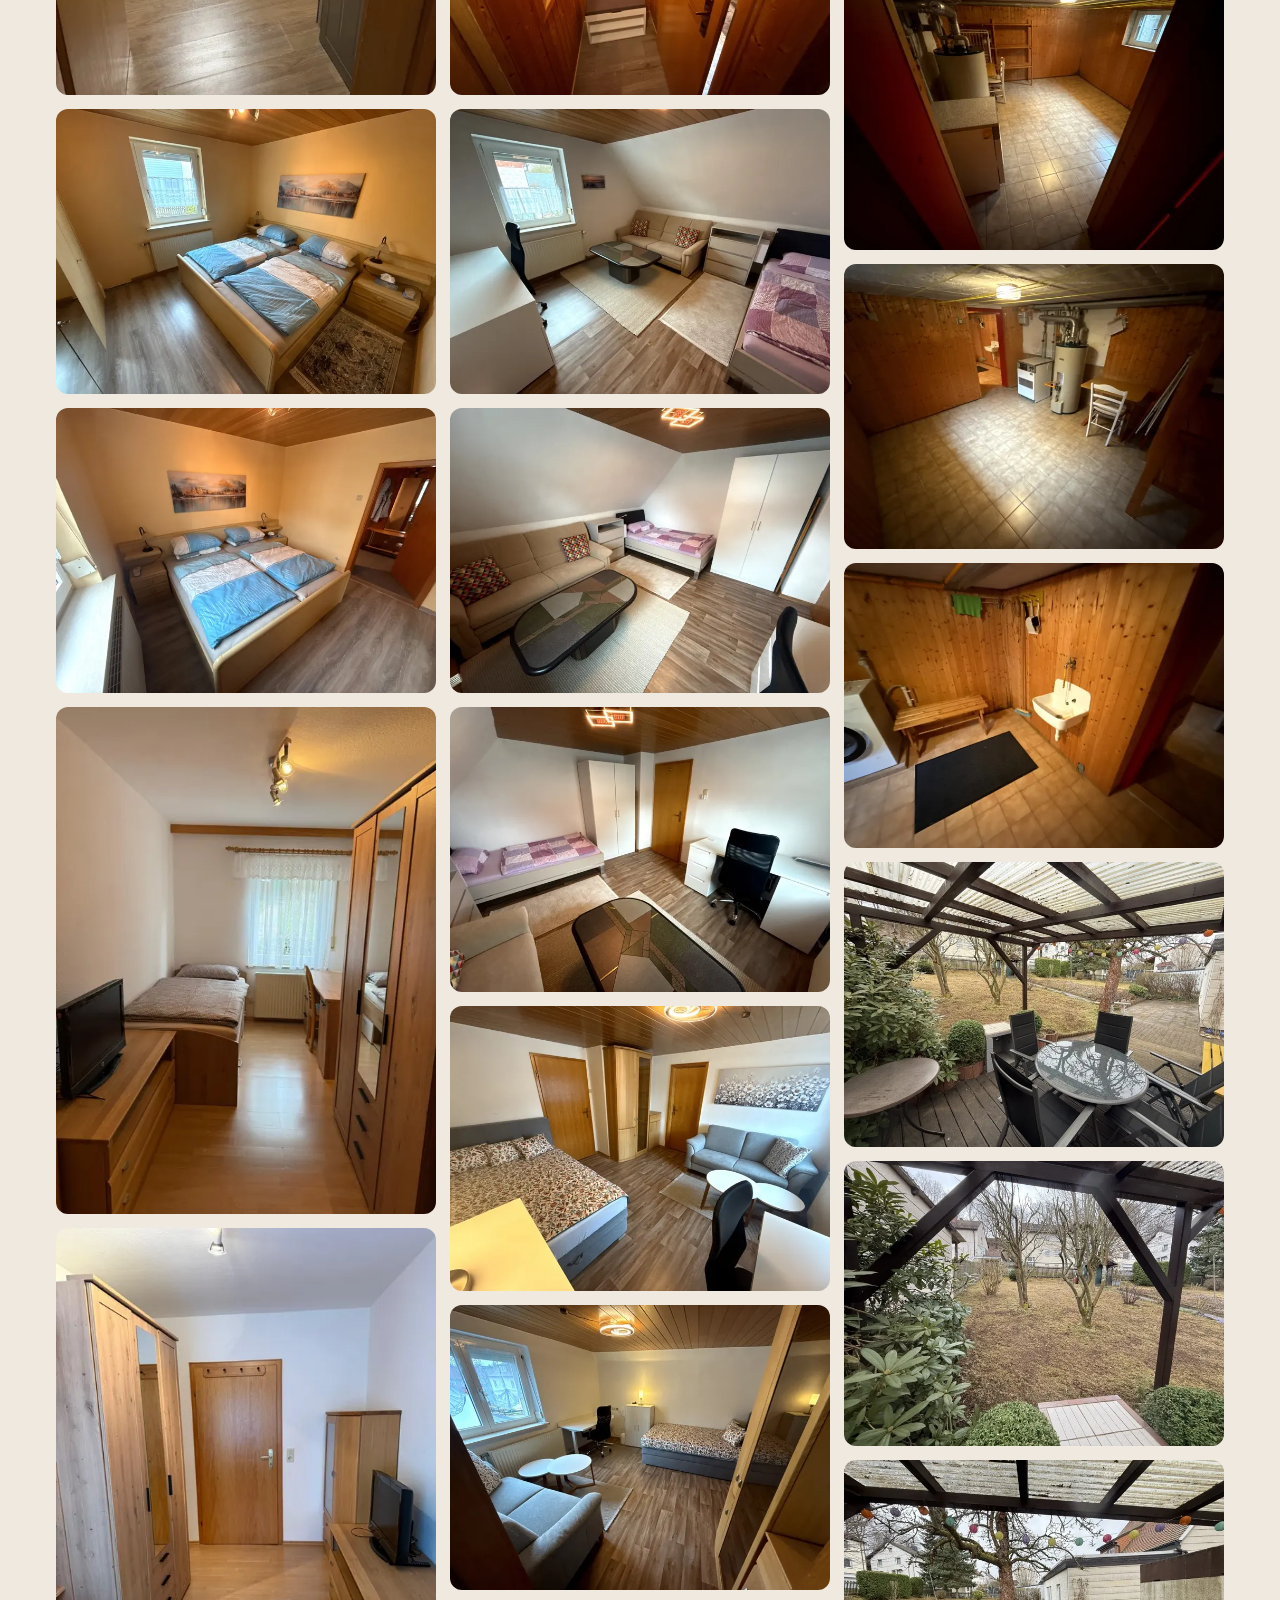
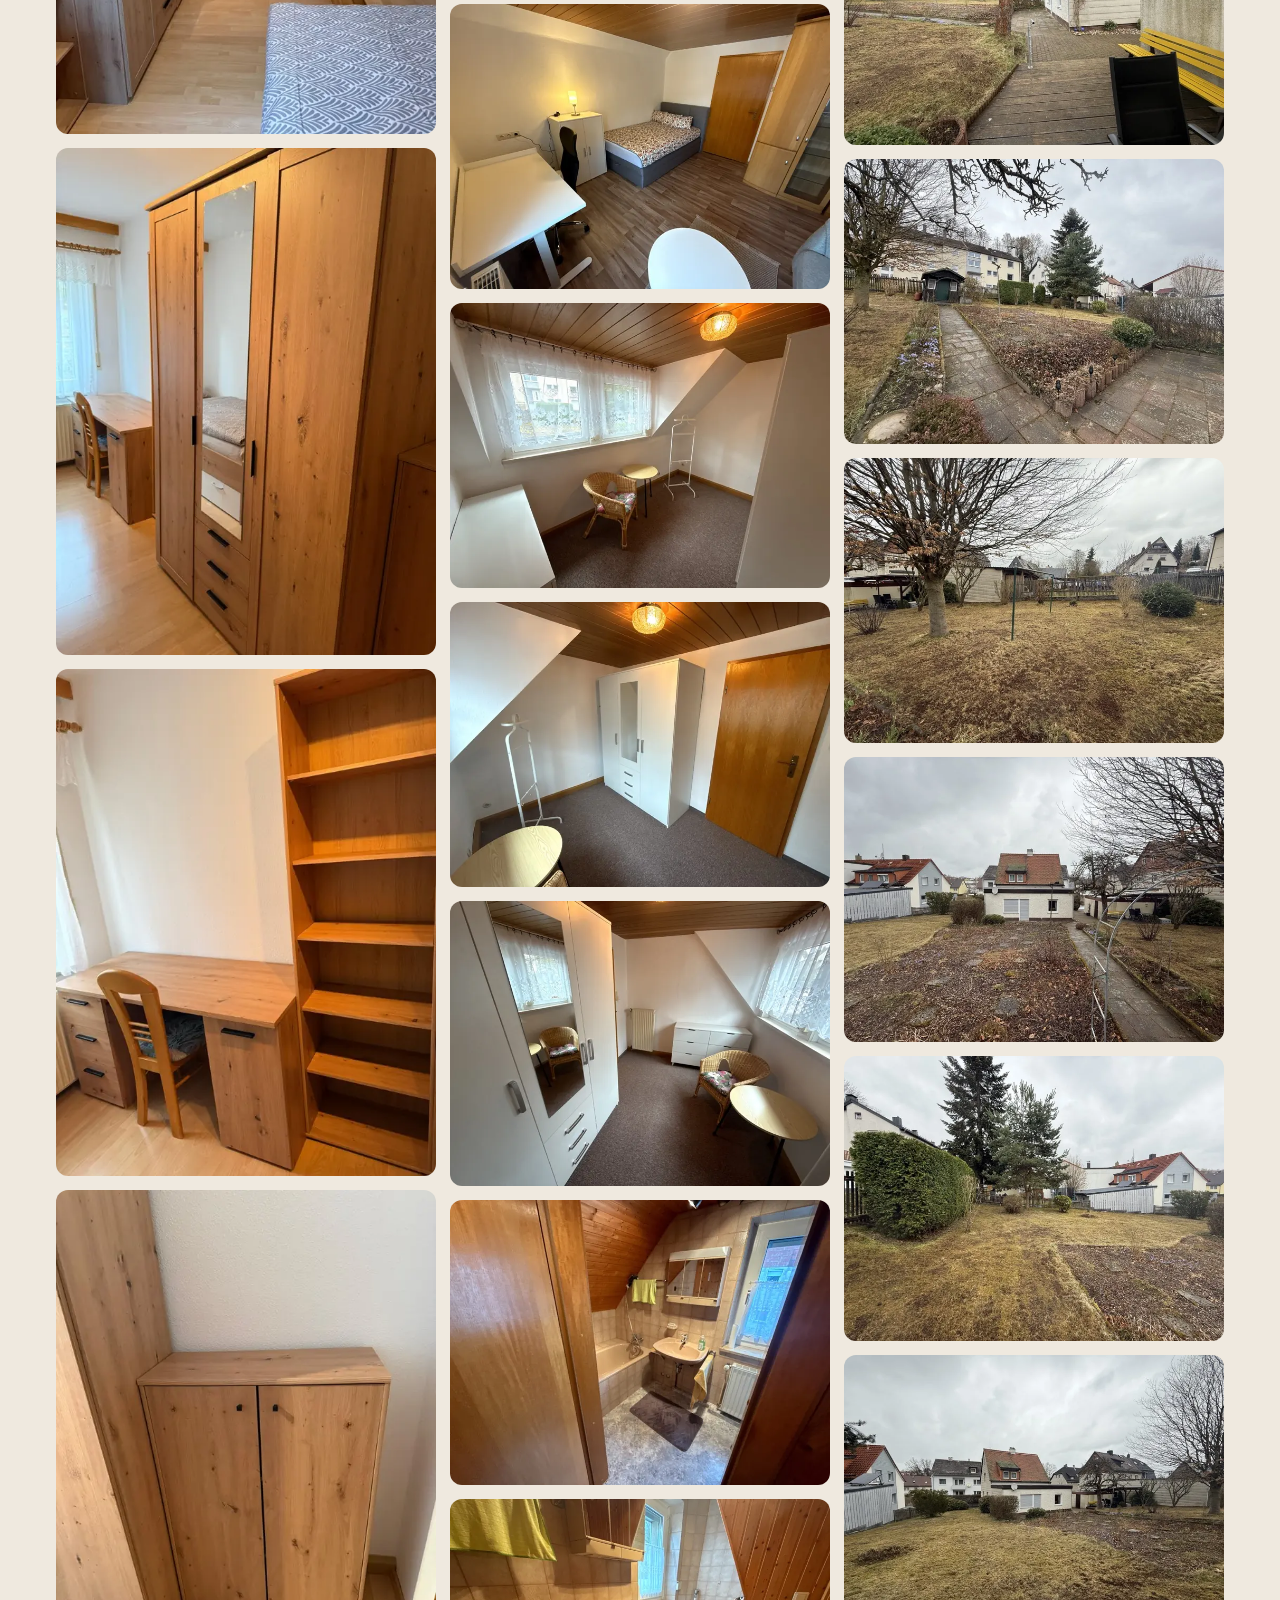
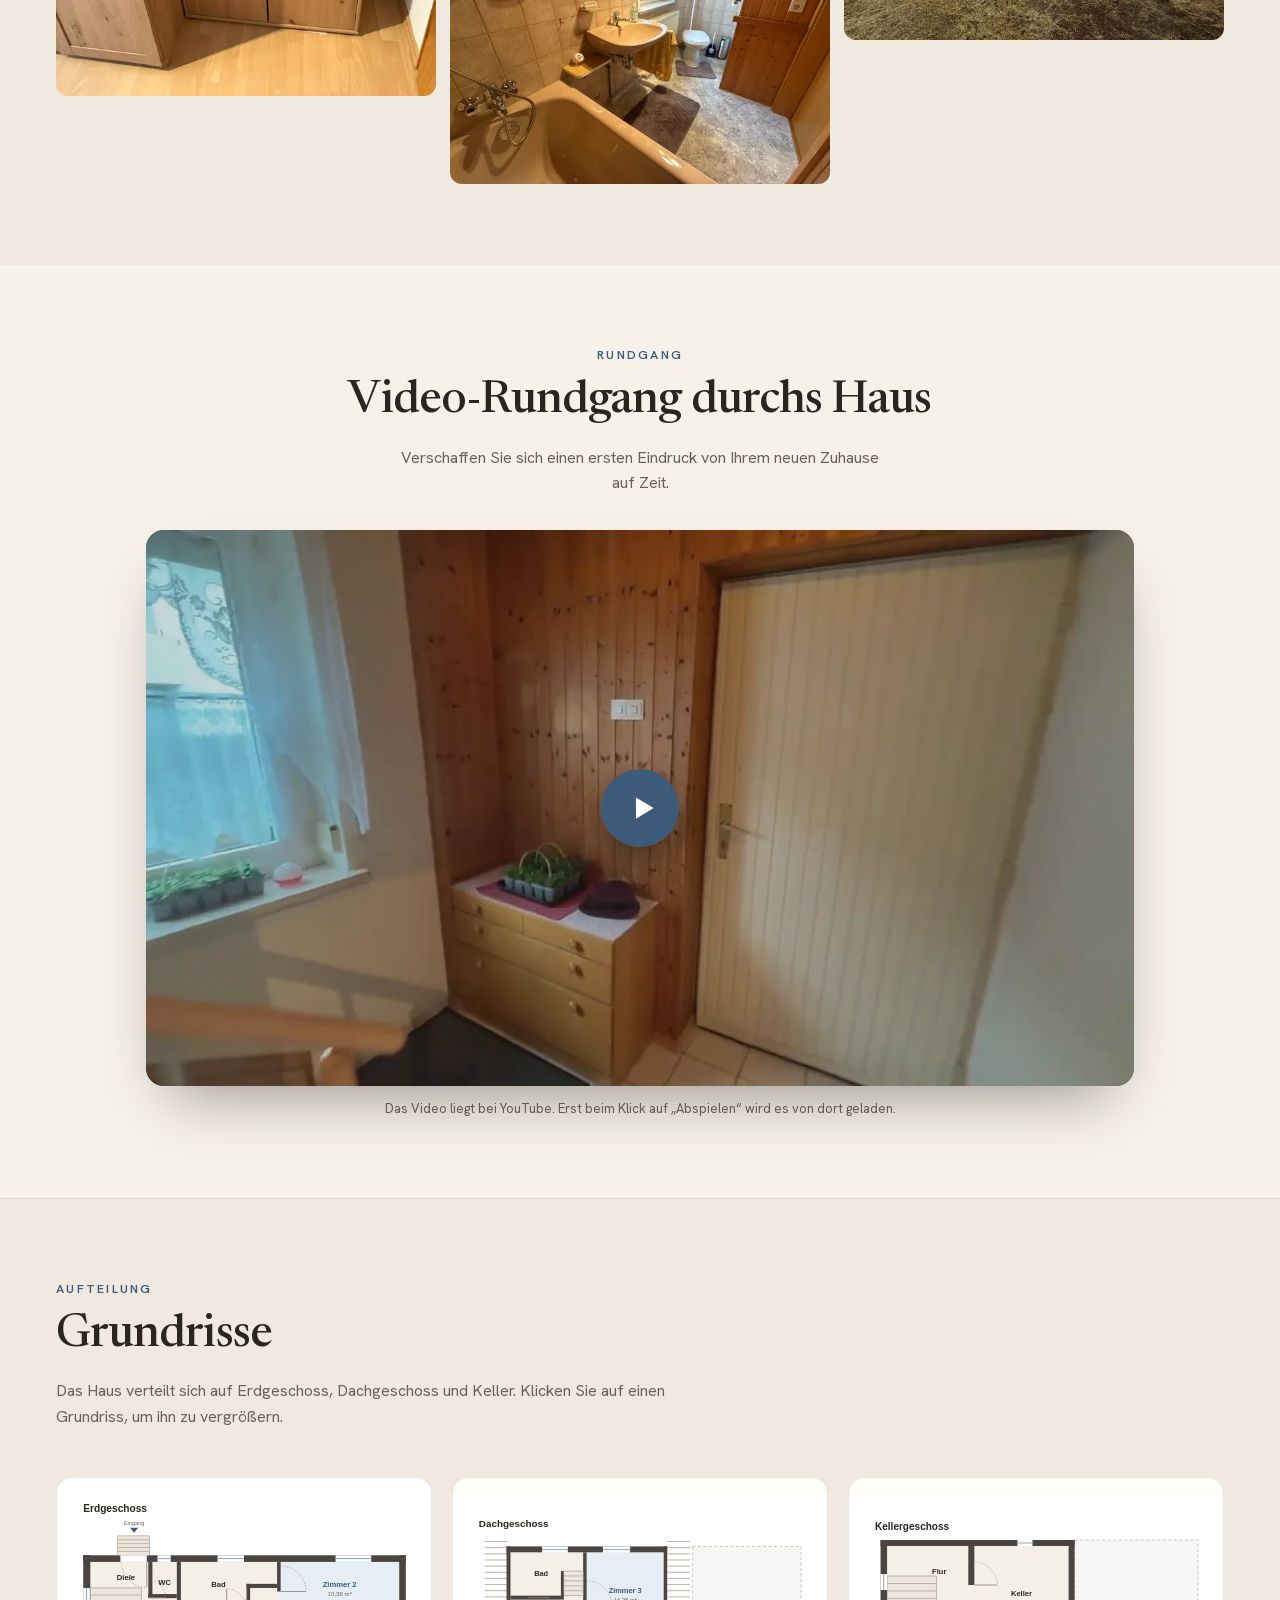
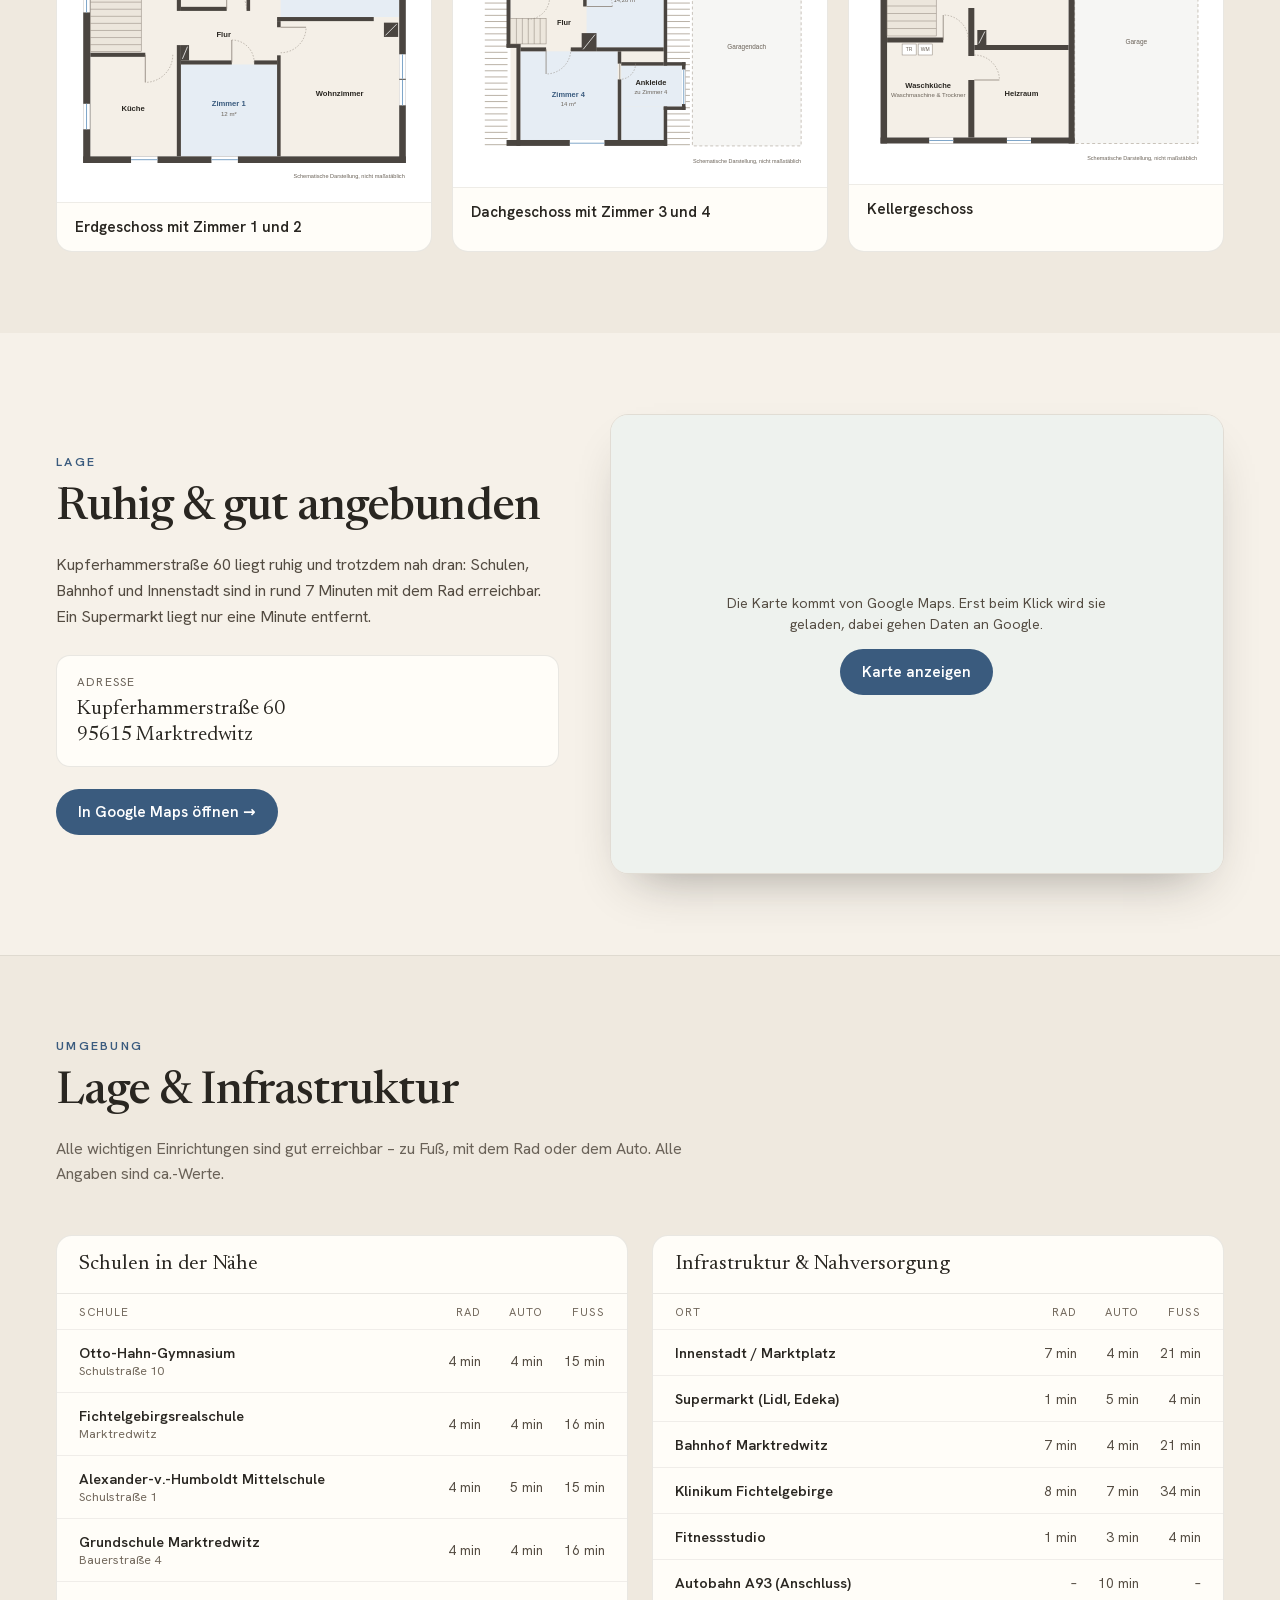
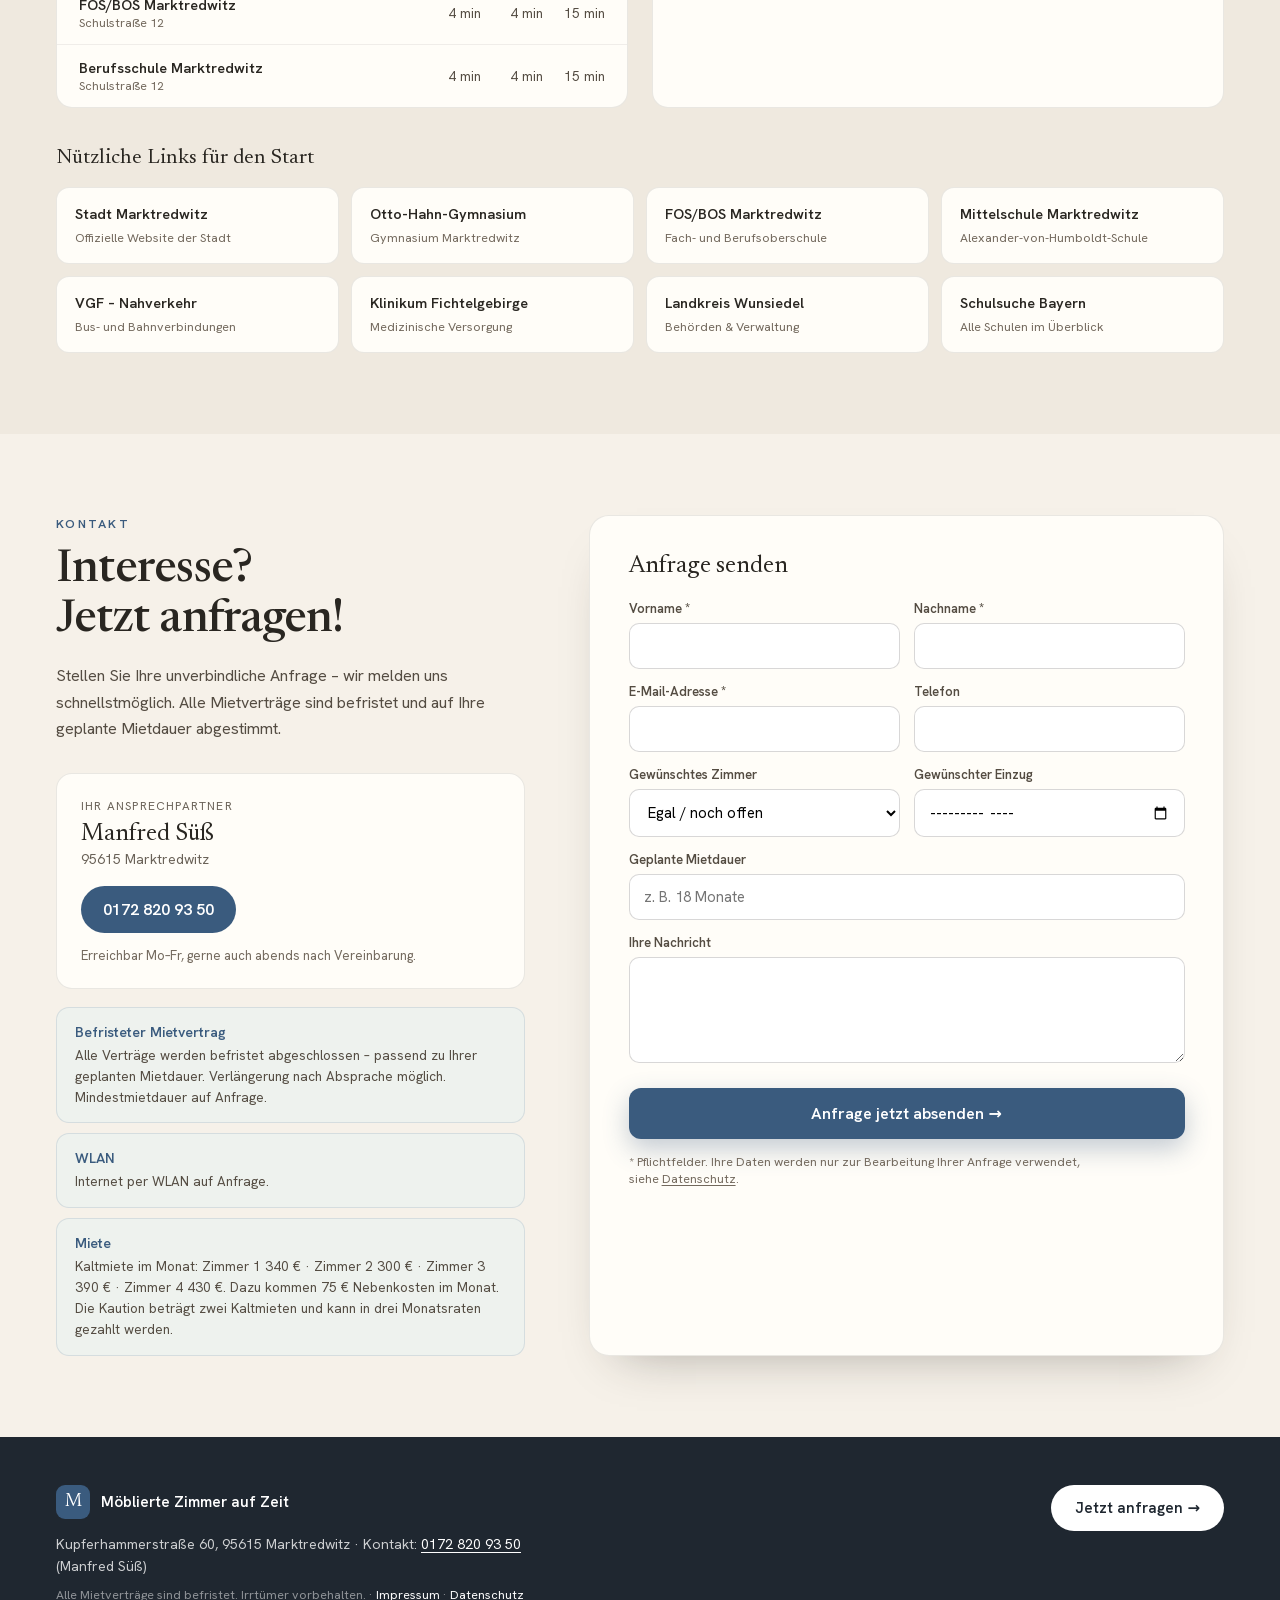
==== commit 4a667cdb: "Barrierefreiheit, Bilder und Texte nach Design-Audit verbessern - Hilfstext-Grau dunkler (Kontrast j" ====
--- a/index.html
+++ b/index.html
@@ -14,22 +14,17 @@
   <meta property="og:description" content="4 möblierte Einzelzimmer ab 300 € kalt im Haus mit Garten, Kupferhammerstraße 60. Befristete Mietverträge.">
   <meta property="og:image" content="https://zimmer.psue.de/_images/Haus/001.jpg">
   <link rel="stylesheet" href="fonts/fonts.css">
+  <link rel="stylesheet" href="tokens.css">
   <style>
-    :root{
-      --bg:#f6f1e9; --surface:#fffdf8; --surface-2:#efe9df; --surface-3:#eef2ee;
-      --ink:#292621; --ink-soft:#544c42; --muted:#6a6258; --muted-2:#94897a;
-      --accent:#3a5b7e; --accent-dark:#2b4663; --border:rgba(41,38,33,0.10);
-      --serif:'Newsreader',Georgia,serif; --sans:'Hanken Grotesk',system-ui,-apple-system,sans-serif;
-      --maxw:1280px; --pad:clamp(20px,5vw,56px); --sec:clamp(56px,9vh,104px);
-    }
+    :root{ --maxw:1280px; --pad:clamp(20px,5vw,56px); --sec:clamp(56px,9vh,104px); }
     *{ box-sizing:border-box; }
     html{ scroll-behavior:smooth; scroll-padding-top:84px; }
     body{ margin:0; background:var(--bg); color:var(--ink); font-family:var(--sans); -webkit-font-smoothing:antialiased; }
-    img{ display:block; max-width:100%; }
+    img{ display:block; max-width:100%; height:auto; }
     a{ color:inherit; text-decoration:none; }
     button{ font-family:inherit; }
-    ::selection{ background:var(--accent); color:#fff; }
-    :focus-visible{ outline:3px solid var(--accent); outline-offset:3px; }
+    p{ text-wrap:pretty; }
+    h1,h2,h3{ text-wrap:balance; }
 
     @keyframes kb{ from{ transform:scale(1.08); } to{ transform:scale(1); } }
     @keyframes fadeUp{ from{ opacity:0; transform:translateY(18px); } to{ opacity:1; transform:translateY(0); } }
@@ -38,11 +33,14 @@
 
     .wrap{ max-width:var(--maxw); margin:0 auto; }
     .eyebrow{ font-size:12.5px; letter-spacing:0.18em; text-transform:uppercase; color:var(--accent); font-weight:600; margin-bottom:14px; }
-    h2.h{ font-family:var(--serif); font-weight:500; font-size:clamp(28px,3.6vw,46px); line-height:1.08; letter-spacing:-0.02em; margin:0; }
+    h2.h{ font-family:var(--serif); font-weight:500; font-size:clamp(28px,3.6vw,46px); line-height:1.08; letter-spacing:-0.02em; margin:0 0 18px; }
+    h2.h:last-child{ margin-bottom:0; }
+    .sub{ font-size:16px; line-height:1.6; color:var(--muted); margin:0; }
 
     /* ── NAV ── */
-    .nav{ position:sticky; top:0; z-index:50; display:flex; align-items:center; justify-content:space-between; gap:24px;
-      padding:14px var(--pad); background:rgba(246,241,233,0.82); backdrop-filter:blur(14px); -webkit-backdrop-filter:blur(14px);
+    .site-head{ position:sticky; top:0; z-index:50; }
+    .nav{ display:flex; align-items:center; justify-content:space-between; gap:24px;
+      padding:14px var(--pad); background:rgb(var(--bg-rgb) / 0.82); backdrop-filter:blur(14px); -webkit-backdrop-filter:blur(14px);
       border-bottom:1px solid var(--border); }
     .brand{ display:flex; align-items:center; gap:11px; }
     .brand .mark{ display:grid; place-items:center; width:34px; height:34px; border-radius:9px; background:var(--accent); color:#fff; font-family:var(--serif); font-size:18px; line-height:1; }
@@ -53,60 +51,68 @@
     .nav-links{ display:flex; gap:26px; font-size:14.5px; font-weight:500; color:var(--ink-soft); }
     .nav-links a{ padding:4px 0; transition:color .15s ease; }
     .nav-links a:hover{ color:var(--accent); }
-    .btn-pill{ display:inline-flex; align-items:center; gap:7px; padding:10px 20px; border-radius:999px; background:var(--accent); color:#fff; font-weight:600; font-size:14px; box-shadow:0 6px 18px rgba(58,91,126,0.28); transition:transform .18s ease, box-shadow .18s ease; }
-    .btn-pill:hover{ transform:translateY(-1px); box-shadow:0 10px 26px rgba(58,91,126,0.36); }
+    .btn-pill{ display:inline-flex; align-items:center; gap:7px; padding:10px 20px; border-radius:999px; background:var(--accent); color:#fff; font-weight:600; font-size:14px; box-shadow:0 6px 18px rgb(var(--accent-rgb) / 0.28); transition:transform .18s ease, box-shadow .18s ease; }
+    .btn-pill:hover{ transform:translateY(-1px); box-shadow:0 10px 26px rgb(var(--accent-rgb) / 0.36); }
     .nav-toggle{ display:none; width:42px; height:42px; border:1px solid var(--border); border-radius:11px; background:var(--surface); cursor:pointer; align-items:center; justify-content:center; }
     .nav-toggle span{ position:relative; width:18px; height:2px; background:var(--ink); border-radius:2px; }
     .nav-toggle span::before,.nav-toggle span::after{ content:""; position:absolute; left:0; width:18px; height:2px; background:var(--ink); border-radius:2px; }
+    .nav-toggle span{ transition:background .15s ease; }
+    .nav-toggle span::before,.nav-toggle span::after{ transition:transform .2s cubic-bezier(.2,.7,.2,1), top .2s cubic-bezier(.2,.7,.2,1); }
     .nav-toggle span::before{ top:-6px; } .nav-toggle span::after{ top:6px; }
-    .mobile-menu{ display:none; flex-direction:column; gap:4px; padding:8px var(--pad) 18px; background:rgba(246,241,233,0.97); backdrop-filter:blur(14px); border-bottom:1px solid var(--border); position:sticky; top:67px; z-index:49; }
+    .nav-toggle[aria-expanded="true"] span{ background:transparent; }
+    .nav-toggle[aria-expanded="true"] span::before{ top:0; transform:rotate(45deg); }
+    .nav-toggle[aria-expanded="true"] span::after{ top:0; transform:rotate(-45deg); }
+    .skip{ position:absolute; left:16px; top:-60px; z-index:200; padding:12px 18px; border-radius:10px; background:var(--accent); color:#fff; font-weight:600; font-size:15px; }
+    .skip:focus{ top:12px; }
+    .mobile-menu{ display:none; flex-direction:column; gap:4px; padding:8px var(--pad) 18px; background:rgb(var(--bg-rgb) / 0.97); backdrop-filter:blur(14px); border-bottom:1px solid var(--border); }
     .mobile-menu.open{ display:flex; }
     .mobile-menu a{ padding:12px 4px; font-size:16px; font-weight:500; color:var(--ink-soft); border-bottom:1px solid var(--border); }
 
     /* ── BUTTONS ── */
-    .cta{ display:inline-flex; align-items:center; gap:9px; padding:15px 26px; border-radius:999px; background:var(--accent); color:#fff; font-weight:600; font-size:15.5px; box-shadow:0 10px 26px rgba(58,91,126,0.30); transition:transform .18s ease, box-shadow .18s ease, background .18s ease; }
-    .cta:hover{ transform:translateY(-2px); box-shadow:0 16px 34px rgba(58,91,126,0.4); background:var(--accent-dark); }
-    .cta-ghost{ display:inline-flex; align-items:center; gap:9px; padding:15px 26px; border-radius:999px; background:transparent; border:1px solid rgba(41,38,33,0.22); color:var(--ink); font-weight:600; font-size:15.5px; transition:background .18s ease, border-color .18s ease; }
-    .cta-ghost:hover{ background:var(--surface); border-color:rgba(41,38,33,0.38); }
+    .cta{ display:inline-flex; align-items:center; gap:9px; padding:15px 26px; border-radius:999px; background:var(--accent); color:#fff; font-weight:600; font-size:15.5px; box-shadow:0 10px 26px rgb(var(--accent-rgb) / 0.30); transition:transform .18s ease, box-shadow .18s ease, background .18s ease; }
+    .cta:hover{ transform:translateY(-2px); box-shadow:0 16px 34px rgb(var(--accent-rgb) / 0.4); background:var(--accent-dark); }
+    .cta-ghost{ display:inline-flex; align-items:center; gap:9px; padding:15px 26px; border-radius:999px; background:transparent; border:1px solid rgb(var(--ink-rgb) / 0.22); color:var(--ink); font-weight:600; font-size:15.5px; transition:background .18s ease, border-color .18s ease; }
+    .cta-ghost:hover{ background:var(--surface); border-color:rgb(var(--ink-rgb) / 0.38); }
     .cta-sm{ display:inline-flex; align-items:center; gap:9px; padding:13px 22px; border-radius:999px; background:var(--accent); color:#fff; font-weight:600; font-size:15px; transition:background .18s ease; }
     .cta-sm:hover{ background:var(--accent-dark); }
+    .cta-tel{ font-size:16px; font-variant-numeric:tabular-nums; }
 
     /* ── HERO ── */
     .hero{ display:grid; grid-template-columns:1.05fr 0.95fr; gap:clamp(28px,5vw,72px); align-items:center; max-width:var(--maxw); margin:0 auto; padding:clamp(40px,7vh,84px) var(--pad) clamp(48px,8vh,96px); }
     .hero-copy{ animation:fadeUp .7s ease both; }
     .badges{ display:flex; flex-wrap:wrap; gap:10px; margin-bottom:26px; }
-    .badge{ display:inline-flex; align-items:center; gap:7px; padding:7px 14px; border-radius:999px; background:var(--surface-3); border:1px solid rgba(58,91,126,0.16); font-size:13px; font-weight:600; color:var(--accent); }
+    .badge{ display:inline-flex; align-items:center; gap:7px; padding:7px 14px; border-radius:999px; background:var(--surface-3); border:1px solid rgb(var(--accent-rgb) / 0.16); font-size:13px; font-weight:600; color:var(--accent); }
     .badge.alt{ background:var(--surface); border-color:var(--border); color:var(--ink-soft); }
-    .dot{ width:7px; height:7px; border-radius:50%; background:#5e8c5a; }
+    .dot{ width:7px; height:7px; border-radius:50%; background:var(--ok); }
     .hero h1{ font-family:var(--serif); font-weight:500; font-size:clamp(38px,5.6vw,74px); line-height:1.02; letter-spacing:-0.02em; margin:0 0 22px; }
     .hero h1 em{ font-style:italic; color:var(--accent); }
     .hero p.lead{ font-size:clamp(16px,1.5vw,19px); line-height:1.6; color:var(--ink-soft); max-width:30em; margin:0 0 32px; }
     .hero-actions{ display:flex; flex-wrap:wrap; gap:14px; }
     .hero-media{ position:relative; animation:fadeUp .8s .1s ease both; }
-    .hero-media figure{ margin:0; position:relative; aspect-ratio:4/5; border-radius:20px; overflow:hidden; box-shadow:0 30px 60px -24px rgba(41,38,33,0.45); }
+    .hero-media figure{ margin:0; position:relative; aspect-ratio:4/5; border-radius:20px; overflow:hidden; box-shadow:0 30px 60px -24px rgb(var(--ink-rgb) / 0.45); }
     .hero-media img{ width:100%; height:100%; object-fit:cover; animation:kb 6s ease-out both; }
-    .hero-card{ position:absolute; left:-14px; bottom:-18px; background:var(--surface); border:1px solid var(--border); border-radius:16px; padding:16px 20px; box-shadow:0 18px 40px -16px rgba(41,38,33,0.4); }
+    .hero-card{ position:absolute; left:-14px; bottom:-18px; background:var(--surface); border:1px solid var(--border); border-radius:16px; padding:16px 20px; box-shadow:0 18px 40px -16px rgb(var(--ink-rgb) / 0.4); }
     .hero-card b{ display:block; font-family:var(--serif); font-weight:500; font-size:20px; line-height:1; margin-bottom:6px; }
     .hero-card span{ font-size:13px; color:var(--muted); letter-spacing:0.02em; }
 
     /* ── STATS ── */
     .stats{ border-top:1px solid var(--border); border-bottom:1px solid var(--border); background:var(--surface); }
     .stats-grid{ max-width:var(--maxw); margin:0 auto; display:grid; grid-template-columns:repeat(5,1fr); }
-    .stat{ padding:26px clamp(14px,2vw,28px); text-align:center; border-left:1px solid rgba(41,38,33,0.08); }
+    .stat{ padding:26px clamp(14px,2vw,28px); text-align:center; border-left:1px solid rgb(var(--ink-rgb) / 0.08); }
     .stat:first-child{ border-left:0; }
     .stat .v{ font-family:var(--serif); font-size:clamp(24px,2.6vw,34px); line-height:1; letter-spacing:-0.01em; }
     .stat .l{ font-size:12.5px; letter-spacing:0.08em; text-transform:uppercase; color:var(--muted); margin-top:8px; }
 
     /* ── SECTIONS ── */
     section.pad{ max-width:var(--maxw); margin:0 auto; padding:var(--sec) var(--pad); }
-    .tinted{ background:var(--surface-2); border-top:1px solid rgba(41,38,33,0.08); }
+    .tinted{ background:var(--surface-2); border-top:1px solid rgb(var(--ink-rgb) / 0.08); }
     .tinted .inner{ max-width:var(--maxw); margin:0 auto; padding:var(--sec) var(--pad); }
-    .head-block{ max-width:38em; margin-bottom:48px; }
+    .head-block{ max-width:40em; margin-bottom:48px; }
 
     /* ── FEATURES ── */
     .feat-grid{ display:grid; grid-template-columns:repeat(auto-fill,minmax(280px,1fr)); gap:18px; }
     .feat{ background:var(--surface); border:1px solid var(--border); border-radius:16px; padding:26px 24px; transition:transform .2s ease, box-shadow .2s ease; }
-    .feat:hover{ transform:translateY(-3px); box-shadow:0 16px 32px -18px rgba(41,38,33,0.35); }
+    .feat:hover{ transform:translateY(-3px); box-shadow:0 16px 32px -18px rgb(var(--ink-rgb) / 0.35); }
     .feat .num{ font-family:var(--serif); font-size:15px; color:var(--accent); margin-bottom:16px; letter-spacing:0.04em; }
     .feat h3{ font-size:18px; font-weight:600; letter-spacing:-0.01em; margin:0 0 9px; }
     .feat p{ font-size:14.5px; line-height:1.55; color:var(--muted); margin:0; }
@@ -115,22 +121,22 @@
     .split{ display:grid; grid-template-columns:1fr 1fr; gap:clamp(32px,5vw,72px); align-items:center; }
     .split p{ font-size:16px; line-height:1.65; color:var(--ink-soft); margin:0 0 14px; }
     .split strong{ font-weight:600; color:var(--ink); }
-    .specs{ display:grid; grid-template-columns:1fr 1fr; gap:10px 22px; margin-top:8px; }
-    .spec{ display:flex; align-items:center; gap:10px; font-size:14.5px; color:#3f3a33; padding:7px 0; border-bottom:1px solid var(--border); }
+    .specs{ display:grid; grid-template-columns:1fr 1fr; gap:10px 22px; margin-top:28px; }
+    .spec{ display:flex; align-items:center; gap:10px; font-size:14.5px; color:var(--ink-soft); padding:7px 0; border-bottom:1px solid var(--border); }
     .spec .pt{ width:5px; height:5px; border-radius:50%; background:var(--accent); flex:none; }
-    .photo{ margin:0; aspect-ratio:5/4; border-radius:18px; overflow:hidden; box-shadow:0 28px 54px -24px rgba(41,38,33,0.45); }
+    .photo{ margin:0; aspect-ratio:5/4; border-radius:18px; overflow:hidden; box-shadow:0 28px 54px -24px rgb(var(--ink-rgb) / 0.45); }
     .photo img{ width:100%; height:100%; object-fit:cover; }
 
     /* ── ZIMMER ── */
     .room-grid{ display:grid; grid-template-columns:repeat(auto-fill,minmax(300px,1fr)); gap:22px; }
     .room{ background:var(--surface); border:1px solid var(--border); border-radius:18px; overflow:hidden; display:flex; flex-direction:column; transition:transform .2s ease, box-shadow .2s ease; }
-    .room:hover{ transform:translateY(-3px); box-shadow:0 22px 44px -22px rgba(41,38,33,0.4); }
-    .room-cover{ position:relative; border:0; padding:0; cursor:pointer; display:block; background:#e6ddcd; aspect-ratio:3/2; overflow:hidden; width:100%; }
+    .room:hover{ transform:translateY(-3px); box-shadow:0 22px 44px -22px rgb(var(--ink-rgb) / 0.4); }
+    .room-cover{ position:relative; border:0; padding:0; cursor:pointer; display:block; background:var(--photo-bg); aspect-ratio:3/2; overflow:hidden; width:100%; }
     .room-cover img{ width:100%; height:100%; object-fit:cover; transition:transform .4s ease; }
     .room-cover:hover img{ transform:scale(1.05); }
     .room-cover .tagimg{ position:absolute; top:12px; left:12px; padding:5px 11px; border-radius:999px; background:rgba(20,26,32,0.6); backdrop-filter:blur(6px); color:#fff; font-size:12px; font-weight:600; }
-    .room-cover .tagfree{ position:absolute; bottom:12px; left:12px; display:inline-flex; align-items:center; gap:6px; padding:5px 11px; border-radius:999px; background:rgba(255,253,248,0.94); color:#3e6b3a; font-size:12px; font-weight:600; }
-    .room-cover .tagfree::before{ content:""; width:7px; height:7px; border-radius:50%; background:#5e8c5a; }
+    .room-cover .tagfree{ position:absolute; bottom:12px; left:12px; display:inline-flex; align-items:center; gap:6px; padding:5px 11px; border-radius:999px; background:rgba(255,253,248,0.94); color:var(--ok-ink); font-size:12px; font-weight:600; }
+    .room-cover .tagfree::before{ content:""; width:7px; height:7px; border-radius:50%; background:var(--ok); }
     .room-cover .tagfloor{ position:absolute; top:12px; right:12px; padding:5px 11px; border-radius:999px; background:rgba(255,253,248,0.92); color:var(--accent); font-size:12px; font-weight:600; }
     .room-body{ padding:22px 22px 24px; display:flex; flex-direction:column; flex:1; }
     .room-title{ display:flex; align-items:baseline; justify-content:space-between; gap:12px; margin-bottom:6px; }
@@ -138,41 +144,43 @@
     .room-title span{ font-size:13px; color:var(--muted); white-space:nowrap; }
     .room-body p{ font-size:14.5px; line-height:1.55; color:var(--muted); margin:0 0 16px; }
     .chips{ display:flex; flex-wrap:wrap; gap:7px; margin-bottom:20px; }
-    .chip{ padding:5px 11px; border-radius:8px; background:var(--surface-3); border:1px solid rgba(58,91,126,0.14); font-size:12.5px; font-weight:500; color:var(--accent); }
+    .chip{ padding:5px 11px; border-radius:8px; background:var(--surface-3); border:1px solid rgb(var(--accent-rgb) / 0.14); font-size:12.5px; font-weight:500; color:var(--accent); }
     .room-foot{ margin-top:auto; display:flex; align-items:center; justify-content:space-between; gap:12px; padding-top:16px; border-top:1px solid var(--border); }
     .room-foot b{ font-weight:600; font-size:14.5px; }
     .room-foot .nk{ display:block; font-size:12.5px; color:var(--muted); margin-top:2px; }
-    .room-foot a{ font-size:14px; font-weight:600; color:var(--accent); }
+    .room-foot a{ padding:10px 0; font-size:14px; font-weight:600; color:var(--accent); }
     .room-foot a:hover{ color:var(--accent-dark); }
 
     /* ── GALERIE ── */
     .gal-head{ display:flex; flex-wrap:wrap; align-items:flex-end; justify-content:space-between; gap:20px; margin-bottom:30px; }
+    .gal-note{ font-size:14.5px; line-height:1.55; color:var(--muted); max-width:24em; margin:0; }
     .filters{ display:flex; flex-wrap:wrap; gap:8px; margin-bottom:26px; }
     .filter{ padding:9px 16px; border-radius:999px; cursor:pointer; font-size:13.5px; font-weight:600; transition:all .15s ease; border:1px solid var(--border); background:var(--surface); color:var(--ink-soft); }
     .filter.active{ border-color:var(--accent); background:var(--accent); color:#fff; }
     .masonry{ columns:3 280px; column-gap:14px; }
-    .masonry button{ display:block; width:100%; margin:0 0 14px; padding:0; border:0; border-radius:12px; overflow:hidden; cursor:pointer; background:#e6ddcd; break-inside:avoid; position:relative; }
+    .masonry button{ display:block; width:100%; margin:0 0 14px; padding:0; border:0; border-radius:12px; overflow:hidden; cursor:pointer; background:var(--photo-bg); break-inside:avoid; position:relative; }
     .masonry img{ width:100%; display:block; transition:transform .4s ease; }
     .masonry button:hover img{ transform:scale(1.04); }
 
     /* ── VIDEO ── */
     .video-wrap{ max-width:1100px; margin:0 auto; padding:var(--sec) var(--pad); text-align:center; }
-    .video-frame{ position:relative; aspect-ratio:16/9; border-radius:18px; overflow:hidden; box-shadow:0 30px 60px -26px rgba(41,38,33,0.5); }
+    .video-wrap .sub{ max-width:32em; margin:0 auto 34px; }
+    .video-frame{ position:relative; aspect-ratio:16/9; border-radius:18px; overflow:hidden; box-shadow:0 30px 60px -26px rgb(var(--ink-rgb) / 0.5); }
     .video-frame iframe{ position:absolute; inset:0; width:100%; height:100%; border:0; }
-    .video-play{ position:absolute; inset:0; width:100%; height:100%; padding:0; border:0; cursor:pointer; background:#1a2128; }
+    .video-play{ position:absolute; inset:0; width:100%; height:100%; padding:0; border:0; cursor:pointer; background:var(--night); }
     .video-play img{ width:100%; height:100%; object-fit:cover; opacity:0.82; }
     .play-ring{ position:absolute; inset:0; display:grid; place-items:center; }
-    .play-ring > span{ display:grid; place-items:center; width:78px; height:78px; border-radius:50%; background:rgba(58,91,126,0.94); box-shadow:0 12px 30px rgba(0,0,0,0.4); transition:transform .2s ease; }
+    .play-ring > span{ display:grid; place-items:center; width:78px; height:78px; border-radius:50%; background:rgb(var(--accent-rgb) / 0.94); box-shadow:0 12px 30px rgba(0,0,0,0.4); transition:transform .2s ease; }
     .video-play:hover .play-ring > span{ transform:scale(1.07); }
     .play-ring svg{ display:block; width:34px; height:34px; margin-left:5px; }
 
     /* ── GRUNDRISSE ── */
     .fp-grid{ display:grid; grid-template-columns:repeat(auto-fit,minmax(260px,1fr)); gap:20px; }
     .fp{ background:var(--surface); border:1px solid var(--border); border-radius:16px; overflow:hidden; cursor:pointer; padding:0; text-align:left; transition:box-shadow .2s ease; width:100%; }
-    .fp:hover{ box-shadow:0 18px 38px -20px rgba(41,38,33,0.4); }
-    .fp .img{ background:#fff; padding:14px; }
+    .fp:hover{ box-shadow:0 18px 38px -20px rgb(var(--ink-rgb) / 0.4); }
+    .fp .img{ display:block; background:var(--field); padding:14px; }
     .fp .img img{ width:100%; height:auto; object-fit:contain; }
-    .fp .lbl{ padding:14px 18px; border-top:1px solid rgba(41,38,33,0.08); font-weight:600; font-size:15px; }
+    .fp .lbl{ display:block; color:var(--ink); padding:14px 18px; border-top:1px solid rgb(var(--ink-rgb) / 0.08); font-weight:600; font-size:15px; }
 
     /* ── LAGE ── */
     .lage{ display:grid; grid-template-columns:0.9fr 1.1fr; gap:clamp(28px,4vw,56px); align-items:center; }
@@ -180,7 +188,7 @@
     .addr-card{ background:var(--surface); border:1px solid var(--border); border-radius:14px; padding:18px 20px; margin-bottom:22px; }
     .addr-card .k{ font-size:12px; letter-spacing:0.1em; text-transform:uppercase; color:var(--muted); margin-bottom:6px; }
     .addr-card .v{ font-family:var(--serif); font-size:20px; line-height:1.3; }
-    .map{ aspect-ratio:4/3; border-radius:18px; overflow:hidden; border:1px solid var(--border); box-shadow:0 24px 50px -26px rgba(41,38,33,0.45); }
+    .map{ aspect-ratio:4/3; border-radius:18px; overflow:hidden; border:1px solid var(--border); box-shadow:0 24px 50px -26px rgb(var(--ink-rgb) / 0.45); }
     .map iframe{ width:100%; height:100%; border:0; }
     .map-consent{ width:100%; height:100%; display:flex; flex-direction:column; align-items:center; justify-content:center; gap:14px; padding:24px; text-align:center; background:var(--surface-3); }
     .map-consent p{ font-size:14px; line-height:1.5; color:var(--ink-soft); max-width:30em; margin:0; }
@@ -190,21 +198,23 @@
     /* ── UMGEBUNG ── */
     .umg-grid{ display:grid; grid-template-columns:1fr 1fr; gap:24px; margin-bottom:40px; }
     .table-card{ background:var(--surface); border:1px solid var(--border); border-radius:16px; overflow:hidden; }
-    .table-card .tt{ padding:18px 22px; border-bottom:1px solid var(--border); font-family:var(--serif); font-size:21px; }
-    .table-head{ display:flex; padding:10px 22px; font-size:11.5px; letter-spacing:0.08em; text-transform:uppercase; color:var(--muted-2); border-bottom:1px solid rgba(41,38,33,0.07); }
-    .table-row{ display:flex; align-items:center; padding:13px 22px; border-bottom:1px solid rgba(41,38,33,0.07); }
-    .table-row:last-child{ border-bottom:0; }
-    .table-row .name{ flex:1; min-width:0; }
-    .table-row .name a{ font-weight:600; font-size:14.5px; }
-    .table-row .name a:hover{ color:var(--accent); }
-    .table-row .name b{ font-weight:600; font-size:14.5px; }
-    .table-row .name small{ display:block; font-size:12.5px; color:var(--muted-2); }
-    .col-min{ width:52px; text-align:right; font-size:13.5px; color:var(--ink-soft); }
-    .table-head .c1{ flex:1; }
+    .dist{ width:100%; border-collapse:collapse; table-layout:fixed; font-variant-numeric:tabular-nums; }
+    .dist caption{ text-align:left; padding:18px 22px; border-bottom:1px solid var(--border); font-family:var(--serif); font-size:21px; }
+    .dist col.t{ width:62px; } .dist col.t:last-child{ width:84px; }
+    .dist th,.dist td{ padding:13px 0 13px 10px; text-align:right; vertical-align:middle; font-size:13.5px; font-weight:400; color:var(--ink-soft); border-bottom:1px solid var(--rule); }
+    .dist tr > :first-child{ padding-left:22px; text-align:left; }
+    .dist tr > :last-child{ padding-right:22px; }
+    .dist tbody tr:last-child > *{ border-bottom:0; }
+    .dist thead th{ padding-top:10px; padding-bottom:10px; font-size:11.5px; letter-spacing:0.08em; text-transform:uppercase; color:var(--muted-2); }
+    .dist tbody th{ color:var(--ink); font-size:14.5px; font-weight:600; hyphens:auto; -webkit-hyphens:auto; overflow-wrap:break-word; }
+    .dist tbody th a{ text-decoration:none; }
+    .dist tbody th a:hover{ color:var(--accent); text-decoration:underline; text-underline-offset:0.18em; }
+    .dist tbody th small{ display:block; font-size:12.5px; font-weight:400; color:var(--muted-2); }
+    .sr{ position:absolute; width:1px; height:1px; padding:0; margin:-1px; overflow:hidden; clip:rect(0 0 0 0); white-space:nowrap; border:0; }
     .links-title{ font-family:var(--serif); font-size:21px; margin-bottom:18px; }
     .links-grid{ display:grid; grid-template-columns:repeat(auto-fill,minmax(240px,1fr)); gap:12px; }
     .link-card{ display:block; background:var(--surface); border:1px solid var(--border); border-radius:13px; padding:16px 18px; transition:transform .18s ease, box-shadow .18s ease; }
-    .link-card:hover{ transform:translateY(-2px); box-shadow:0 14px 28px -16px rgba(41,38,33,0.35); }
+    .link-card:hover{ transform:translateY(-2px); box-shadow:0 14px 28px -16px rgb(var(--ink-rgb) / 0.35); }
     .link-card b{ display:block; font-weight:600; font-size:14.5px; margin-bottom:3px; }
     .link-card small{ font-size:12.5px; color:var(--muted-2); }
 
@@ -216,23 +226,26 @@
     .contact-card .nm{ font-family:var(--serif); font-size:24px; margin-bottom:4px; }
     .contact-card .loc{ font-size:14px; color:var(--muted); margin-bottom:18px; }
     .contact-card .note{ font-size:13px; color:var(--muted-2); margin-top:14px; }
-    .note-box{ background:var(--surface-3); border:1px solid rgba(58,91,126,0.14); border-radius:13px; padding:15px 18px; margin-top:10px; }
+    .note-box{ background:var(--surface-3); border:1px solid rgb(var(--accent-rgb) / 0.14); border-radius:13px; padding:15px 18px; margin-top:10px; }
     .note-box b{ display:block; font-weight:600; font-size:14px; margin-bottom:3px; color:var(--accent); }
     .note-box span{ font-size:13.5px; line-height:1.5; color:var(--ink-soft); }
-    .form-card{ background:var(--surface); border:1px solid var(--border); border-radius:20px; padding:clamp(24px,3vw,40px); box-shadow:0 24px 50px -30px rgba(41,38,33,0.4); }
+    .form-card{ background:var(--surface); border:1px solid var(--border); border-radius:20px; padding:clamp(24px,3vw,40px); box-shadow:0 24px 50px -30px rgb(var(--ink-rgb) / 0.4); }
     .form-title{ font-family:var(--serif); font-size:24px; margin-bottom:22px; }
     .form-grid{ display:grid; grid-template-columns:1fr 1fr; gap:14px; }
     label.fld{ display:block; }
     label.fld.wide{ margin-top:14px; }
     label.fld > span{ display:block; font-size:13px; font-weight:600; color:var(--ink-soft); margin-bottom:6px; }
-    .form-card input,.form-card select,.form-card textarea{ width:100%; padding:12px 14px; border-radius:10px; border:1px solid rgba(41,38,33,0.18); background:#fff; font:inherit; font-size:15px; }
+    .form-card input,.form-card select,.form-card textarea{ width:100%; padding:12px 14px; border-radius:10px; border:1px solid rgb(var(--ink-rgb) / 0.18); background:var(--field); font:inherit; font-size:15px; }
     .form-card textarea{ resize:vertical; }
-    .form-card input:focus,.form-card select:focus,.form-card textarea:focus{ outline:none; border-color:var(--accent); box-shadow:0 0 0 3px rgba(58,91,126,0.14); }
-    .form-submit{ width:100%; margin-top:20px; padding:15px; border:0; border-radius:12px; background:var(--accent); color:#fff; font:inherit; font-weight:600; font-size:16px; cursor:pointer; box-shadow:0 10px 26px rgba(58,91,126,0.30); transition:background .18s ease; }
+    .form-card input:focus,.form-card select:focus,.form-card textarea:focus{ outline:none; border-color:var(--accent); box-shadow:0 0 0 3px rgb(var(--accent-rgb) / 0.32); }
+    .form-submit{ width:100%; margin-top:20px; padding:15px; border:0; border-radius:12px; background:var(--accent); color:#fff; font:inherit; font-weight:600; font-size:16px; cursor:pointer; box-shadow:0 10px 26px rgb(var(--accent-rgb) / 0.30); transition:background .18s ease; }
     .form-submit:hover{ background:var(--accent-dark); }
-    .form-error{ margin:14px 0 0; padding:12px 14px; border-radius:10px; background:#f7e3e0; color:#8c2a20; font-size:14px; line-height:1.5; }
+    .form-error{ margin:14px 0 0; padding:12px 14px; border-radius:10px; background:var(--danger-bg); color:var(--danger-ink); font-size:14px; line-height:1.5; }
     .form-submit:disabled{ opacity:.7; cursor:wait; }
     .form-fine{ font-size:12.5px; color:var(--muted-2); margin:14px 0 0; }
+    .form-fine a{ color:inherit; text-decoration:underline; text-underline-offset:0.18em; }
+    .form-card form{ position:relative; }
+    .hp{ position:absolute; left:-9999px; width:1px; height:1px; }
     .thanks{ text-align:center; padding:40px 12px; }
     .thanks .check{ width:64px; height:64px; margin:0 auto 22px; border-radius:50%; background:var(--surface-3); display:grid; place-items:center; }
     .thanks .check span{ display:block; width:22px; height:11px; border-left:3px solid var(--accent); border-bottom:3px solid var(--accent); transform:rotate(-45deg); margin-top:-4px; }
@@ -240,19 +253,20 @@
     .thanks p{ font-size:15.5px; line-height:1.6; color:var(--ink-soft); max-width:30em; margin:0 auto 24px; }
 
     /* ── FOOTER ── */
-    footer{ background:#1f2730; color:rgba(255,255,255,0.78); }
+    footer{ background:var(--night); color:rgba(255,255,255,0.78); }
     footer .inner{ max-width:var(--maxw); margin:0 auto; padding:48px var(--pad); display:flex; flex-wrap:wrap; gap:24px; align-items:flex-start; justify-content:space-between; }
     footer .fbrand{ display:flex; align-items:center; gap:11px; margin-bottom:14px; }
     footer .fbrand .mark{ display:grid; place-items:center; width:34px; height:34px; border-radius:9px; background:var(--accent); color:#fff; font-family:var(--serif); font-size:18px; }
     footer .fbrand b{ color:#fff; font-weight:600; font-size:15px; }
     footer p{ font-size:14px; line-height:1.6; margin:0 0 8px; }
     footer p.fine{ font-size:12.5px; color:rgba(255,255,255,0.5); }
-    footer a.uline{ color:#fff; text-decoration:underline; }
-    footer .fcta{ display:inline-flex; align-items:center; gap:9px; padding:13px 24px; border-radius:999px; background:#fff; color:#1f2730; font-weight:600; font-size:15px; transition:background .18s ease; }
+    footer .fmain{ max-width:30em; }
+    footer a.uline{ color:#fff; text-decoration:underline; text-underline-offset:0.18em; }
+    footer .fcta{ display:inline-flex; align-items:center; gap:9px; padding:13px 24px; border-radius:999px; background:#fff; color:var(--night); font-weight:600; font-size:15px; transition:background .18s ease; }
     footer .fcta:hover{ background:rgba(255,255,255,0.88); }
 
     /* ── LIGHTBOX ── */
-    .lb{ position:fixed; inset:0; z-index:100; background:rgba(18,22,27,0.92); backdrop-filter:blur(6px); display:none; flex-direction:column; align-items:center; justify-content:center; padding:24px; animation:fadeIn .2s ease; }
+    .lb{ position:fixed; inset:0; z-index:100; background:var(--scrim); backdrop-filter:blur(6px); display:none; flex-direction:column; align-items:center; justify-content:center; padding:24px; animation:fadeIn .2s ease; }
     .lb.open{ display:flex; }
     .lb img{ max-width:min(1100px,92vw); max-height:82vh; object-fit:contain; border-radius:8px; box-shadow:0 30px 80px rgba(0,0,0,0.6); }
     .lb-close{ position:absolute; top:20px; right:24px; width:44px; height:44px; border-radius:50%; border:1px solid rgba(255,255,255,0.3); background:rgba(255,255,255,0.08); color:#fff; font-size:20px; cursor:pointer; display:grid; place-items:center; }
@@ -287,13 +301,19 @@
       .stat:nth-child(odd){ border-left:0; }
       .masonry{ columns:2 150px; }
       .lb-label{ display:none; }
+      .dist caption{ padding:16px; }
+      .dist tr > :first-child{ padding-left:16px; }
+      .dist tr > :last-child{ padding-right:16px; }
+      .dist col.t{ width:56px; } .dist col.t:last-child{ width:72px; }
     }
   </style>
 </head>
 <body>
+  <a class="skip" href="#main">Zum Inhalt springen</a>
 
   <!-- NAV -->
-  <nav class="nav">
+  <header class="site-head">
+  <nav class="nav" aria-label="Hauptnavigation">
     <a href="#hero" class="brand">
       <span class="mark">M</span>
       <span class="name"><b>Kupferhammerstraße 60</b><small>Marktredwitz</small></span>
@@ -310,15 +330,17 @@
       <button class="nav-toggle" id="navToggle" aria-label="Menü öffnen" aria-expanded="false" aria-controls="mobileMenu"><span></span></button>
     </div>
   </nav>
-  <div class="mobile-menu" id="mobileMenu">
+  <nav class="mobile-menu" id="mobileMenu" aria-label="Menü">
     <a href="#haus">Das Haus</a>
     <a href="#zimmer">Zimmer</a>
     <a href="#galerie">Galerie</a>
     <a href="#umgebung">Umgebung</a>
     <a href="#standort">Lage</a>
     <a href="#kontakt">Anfragen</a>
-  </div>
-
+  </nav>
+  </header>
+
+  <main id="main">
   <!-- HERO -->
   <section id="hero" class="hero">
     <div class="hero-copy">
@@ -335,7 +357,7 @@
     </div>
     <div class="hero-media">
       <figure>
-        <img src="_images/Haus/001.jpg" alt="Außenansicht des Hauses in Marktredwitz" fetchpriority="high">
+        <img src="_images/Haus/001-1280.webp" srcset="_images/Haus/001-800.webp 800w, _images/Haus/001-1280.webp 1280w, _images/Haus/001.jpg 1920w" sizes="(max-width: 880px) 100vw, min(900px, 62vw)" width="1920" height="1440" alt="Außenansicht des Hauses in Marktredwitz" fetchpriority="high">
       </figure>
       <div class="hero-card">
         <b>Kupferhammerstraße 60</b>
@@ -378,9 +400,9 @@
     <div class="inner split">
       <div>
         <div class="eyebrow">Das Objekt</div>
-        <h2 class="h" style="margin-bottom:20px;">Solides Massivhaus in ruhiger Lage</h2>
+        <h2 class="h">Solides Massivhaus in ruhiger Lage</h2>
         <p>Dieses charmante Einfamilienhaus bietet rund <strong>112 m² Wohnfläche</strong> auf einem großzügigen Grundstück von 806 m². Das 1936 erbaute Massivhaus ist gepflegt und sofort bezugsfrei.</p>
-        <p style="margin-bottom:28px;">Im Erdgeschoss liegen Wohnzimmer, Küche, zwei Zimmer und ein Bad. Im Dachgeschoss befinden sich zwei weitere Zimmer und das zweite Bad.</p>
+        <p>Im Erdgeschoss liegen Wohnzimmer, Küche, zwei Zimmer und ein Bad. Im Dachgeschoss befinden sich zwei weitere Zimmer und das zweite Bad.</p>
         <div class="specs">
           <div class="spec"><span class="pt"></span>Wohnfläche ca. 112 m²</div>
           <div class="spec"><span class="pt"></span>Grundstück 806 m²</div>
@@ -395,17 +417,17 @@
         </div>
       </div>
       <figure class="photo">
-        <img src="_images/Haus/002.jpg" alt="Haus mit Garten, Außenansicht" loading="lazy">
+        <img src="_images/Haus/002-1280.webp" srcset="_images/Haus/002-800.webp 800w, _images/Haus/002-1280.webp 1280w" sizes="(max-width: 880px) 100vw, 640px" width="1280" height="960" alt="Haus mit Garten, Außenansicht" loading="lazy" decoding="async">
       </figure>
     </div>
   </section>
 
   <!-- ZIMMER -->
   <section id="zimmer" class="pad">
-    <div class="head-block" style="max-width:40em;">
+    <div class="head-block">
       <div class="eyebrow">Mietangebot</div>
-      <h2 class="h" style="margin-bottom:16px;">Vier Zimmer ab 300 € Kaltmiete</h2>
-      <p style="font-size:16px; line-height:1.6; color:var(--muted); margin:0;">Jedes Zimmer ist einzeln mietbar, vollständig möbliert und abschließbar. Gemeinschaftsräume – Küche, Wohnzimmer und Garten – werden geteilt. Alle Verträge sind befristet.</p>
+      <h2 class="h">Vier Zimmer ab 300 € Kaltmiete</h2>
+      <p class="sub">Jedes Zimmer ist einzeln mietbar, vollständig möbliert und abschließbar. Gemeinschaftsräume – Küche, Wohnzimmer und Garten – werden geteilt. Alle Verträge sind befristet.</p>
     </div>
     <div class="room-grid" id="roomGrid"></div>
   </section>
@@ -414,11 +436,11 @@
   <section id="galerie" class="tinted">
     <div class="inner">
       <div class="gal-head">
-        <div style="max-width:34em;">
+        <div>
           <div class="eyebrow">Impressionen</div>
           <h2 class="h">Bildergalerie</h2>
         </div>
-        <p style="font-size:14.5px; color:var(--muted); max-width:24em; margin:0;">Nach Bereich filtern oder alle Fotos ansehen. Klick auf ein Bild öffnet die Vollansicht.</p>
+        <p class="gal-note">Nach Bereich filtern oder alle Fotos ansehen. Klick auf ein Bild öffnet die Vollansicht.</p>
       </div>
       <div class="filters" id="galFilters"></div>
       <div class="masonry" id="masonry"></div>
@@ -428,11 +450,11 @@
   <!-- VIDEO -->
   <section class="video-wrap">
     <div class="eyebrow">Rundgang</div>
-    <h2 class="h" style="margin-bottom:14px;">Video-Rundgang durchs Haus</h2>
-    <p style="font-size:16px; color:var(--muted); max-width:32em; margin:0 auto 34px;">Verschaffen Sie sich einen ersten Eindruck von Ihrem neuen Zuhause auf Zeit.</p>
+    <h2 class="h">Video-Rundgang durchs Haus</h2>
+    <p class="sub">Verschaffen Sie sich einen ersten Eindruck von Ihrem neuen Zuhause auf Zeit.</p>
     <div class="video-frame" id="videoFrame">
       <button class="video-play" id="videoPlay" aria-label="Video abspielen">
-        <img src="_images/video-vorschau.jpg" alt="Vorschau des Video-Rundgangs" loading="lazy">
+        <img src="_images/video-vorschau.webp" width="1280" height="720" alt="Vorschau des Video-Rundgangs" loading="lazy" decoding="async">
         <span class="play-ring"><span><svg viewBox="0 0 24 24" aria-hidden="true"><path d="M7 4.5v15l12.5-7.5z" fill="#fff"/></svg></span></span>
       </button>
     </div>
@@ -442,10 +464,10 @@
   <!-- GRUNDRISSE -->
   <section id="grundrisse" class="tinted">
     <div class="inner">
-      <div class="head-block" style="max-width:40em;">
+      <div class="head-block">
         <div class="eyebrow">Aufteilung</div>
-        <h2 class="h" style="margin-bottom:14px;">Grundrisse</h2>
-        <p style="font-size:16px; color:var(--muted); margin:0;">Das Haus verteilt sich auf Erdgeschoss, Dachgeschoss und Keller. Klicken Sie auf einen Grundriss, um ihn zu vergrößern.</p>
+        <h2 class="h">Grundrisse</h2>
+        <p class="sub">Das Haus verteilt sich auf Erdgeschoss, Dachgeschoss und Keller. Klicken Sie auf einen Grundriss, um ihn zu vergrößern.</p>
       </div>
       <div class="fp-grid" id="fpGrid"></div>
     </div>
@@ -456,7 +478,7 @@
     <div class="lage">
       <div>
         <div class="eyebrow">Lage</div>
-        <h2 class="h" style="margin-bottom:18px;">Ruhig &amp; gut angebunden</h2>
+        <h2 class="h">Ruhig &amp; gut angebunden</h2>
         <p>Kupferhammerstraße 60 liegt ruhig und trotzdem nah dran: Schulen, Bahnhof und Innenstadt sind in rund 7 Minuten mit dem Rad erreichbar. Ein Supermarkt liegt nur eine Minute entfernt.</p>
         <div class="addr-card">
           <div class="k">Adresse</div>
@@ -473,21 +495,27 @@
   <!-- UMGEBUNG -->
   <section id="umgebung" class="tinted">
     <div class="inner">
-      <div class="head-block" style="max-width:40em;">
+      <div class="head-block">
         <div class="eyebrow">Umgebung</div>
-        <h2 class="h" style="margin-bottom:14px;">Lage &amp; Infrastruktur</h2>
-        <p style="font-size:16px; color:var(--muted); margin:0;">Alle wichtigen Einrichtungen sind gut erreichbar – zu Fuß, mit dem Rad oder dem Auto. Alle Angaben sind ca.-Werte.</p>
+        <h2 class="h">Lage &amp; Infrastruktur</h2>
+        <p class="sub">Alle wichtigen Einrichtungen sind gut erreichbar – zu Fuß, mit dem Rad oder dem Auto. Alle Angaben sind ca.-Werte.</p>
       </div>
       <div class="umg-grid">
         <div class="table-card">
-          <div class="tt">Schulen in der Nähe</div>
-          <div class="table-head"><span class="c1">Schule</span><span class="col-min">Rad</span><span class="col-min">Auto</span><span class="col-min">Fuß</span></div>
-          <div id="schoolsTable"></div>
+          <table class="dist">
+            <caption>Schulen in der Nähe</caption>
+            <colgroup><col><col class="t"><col class="t"><col class="t"></colgroup>
+            <thead><tr><th scope="col">Schule</th><th scope="col">Rad</th><th scope="col">Auto</th><th scope="col">Fuß</th></tr></thead>
+            <tbody id="schoolsTable"></tbody>
+          </table>
         </div>
         <div class="table-card">
-          <div class="tt">Infrastruktur &amp; Nahversorgung</div>
-          <div class="table-head"><span class="c1">Ort</span><span class="col-min">Rad</span><span class="col-min">Auto</span><span class="col-min">Fuß</span></div>
-          <div id="infraTable"></div>
+          <table class="dist">
+            <caption>Infrastruktur &amp; Nahversorgung</caption>
+            <colgroup><col><col class="t"><col class="t"><col class="t"></colgroup>
+            <thead><tr><th scope="col">Ort</th><th scope="col">Rad</th><th scope="col">Auto</th><th scope="col">Fuß</th></tr></thead>
+            <tbody id="infraTable"></tbody>
+          </table>
         </div>
       </div>
       <div class="links-title">Nützliche Links für den Start</div>
@@ -500,13 +528,13 @@
     <div class="kontakt">
       <div class="intro">
         <div class="eyebrow">Kontakt</div>
-        <h2 class="h" style="margin-bottom:18px;">Interesse? Jetzt anfragen!</h2>
+        <h2 class="h">Interesse? Jetzt anfragen!</h2>
         <p>Stellen Sie Ihre unverbindliche Anfrage – wir melden uns schnellstmöglich. Alle Mietverträge sind befristet und auf Ihre geplante Mietdauer abgestimmt.</p>
         <div class="contact-card">
           <div class="k">Ihr Ansprechpartner</div>
           <div class="nm">Manfred Süß</div>
           <div class="loc">95615 Marktredwitz</div>
-          <a href="tel:+491728209350" class="cta-sm" style="font-size:16px;">0172 820 93 50</a>
+          <a href="tel:+491728209350" class="cta-sm cta-tel">0172 820 93 50</a>
           <div class="note">Erreichbar Mo–Fr, gerne auch abends nach Vereinbarung.</div>
         </div>
         <div class="note-box"><b>Befristeter Mietvertrag</b><span>Alle Verträge werden befristet abgeschlossen – passend zu Ihrer geplanten Mietdauer. Verlängerung nach Absprache möglich. Mindestmietdauer auf Anfrage.</span></div>
@@ -515,13 +543,13 @@
       </div>
 
       <div class="form-card" id="formCard">
-        <form id="anfrage-form" onsubmit="handleSubmit(event)" style="position:relative;">
+        <form id="anfrage-form" onsubmit="handleSubmit(event)">
           <div class="form-title">Anfrage senden</div>
           <div class="form-grid">
-            <label class="fld"><span>Vorname *</span><input required type="text" name="vorname"></label>
-            <label class="fld"><span>Nachname *</span><input required type="text" name="nachname"></label>
-            <label class="fld"><span>E-Mail-Adresse *</span><input required type="email" name="email"></label>
-            <label class="fld"><span>Telefon</span><input type="tel" name="telefon"></label>
+            <label class="fld"><span>Vorname *</span><input required type="text" name="vorname" autocomplete="given-name"></label>
+            <label class="fld"><span>Nachname *</span><input required type="text" name="nachname" autocomplete="family-name"></label>
+            <label class="fld"><span>E-Mail-Adresse *</span><input required type="email" name="email" autocomplete="email" inputmode="email"></label>
+            <label class="fld"><span>Telefon</span><input type="tel" name="telefon" autocomplete="tel"></label>
             <label class="fld"><span>Gewünschtes Zimmer</span>
               <select name="zimmer">
                 <option>Egal / noch offen</option>
@@ -535,19 +563,20 @@
           </div>
           <label class="fld wide"><span>Geplante Mietdauer</span><input type="text" name="dauer" placeholder="z. B. 18 Monate"></label>
           <label class="fld wide"><span>Ihre Nachricht</span><textarea rows="4" name="nachricht"></textarea></label>
-          <input type="checkbox" name="botcheck" tabindex="-1" autocomplete="off" aria-hidden="true" style="position:absolute;left:-9999px;">
+          <input type="checkbox" name="botcheck" class="hp" tabindex="-1" autocomplete="off" aria-hidden="true">
           <button type="submit" class="form-submit">Anfrage jetzt absenden →</button>
           <p class="form-error" id="formStatus" role="alert" hidden></p>
-          <p class="form-fine">* Pflichtfelder. Ihre Daten werden nur zur Bearbeitung Ihrer Anfrage verwendet, siehe <a href="datenschutz.html" style="color:inherit;text-decoration:underline;">Datenschutz</a>.</p>
+          <p class="form-fine">* Pflichtfelder. Ihre Daten werden nur zur Bearbeitung Ihrer Anfrage verwendet, siehe <a href="datenschutz.html">Datenschutz</a>.</p>
         </form>
       </div>
     </div>
   </section>
+  </main>
 
   <!-- FOOTER -->
   <footer>
     <div class="inner">
-      <div style="max-width:30em;">
+      <div class="fmain">
         <div class="fbrand"><span class="mark">M</span><b>Möblierte Zimmer auf Zeit</b></div>
         <p>Kupferhammerstraße 60, 95615 Marktredwitz · Kontakt: <a href="tel:+491728209350" class="uline">0172 820 93 50</a> (Manfred Süß)</p>
         <p class="fine">Alle Mietverträge sind befristet. Irrtümer vorbehalten. · <a href="impressum.html" class="uline">Impressum</a> · <a href="datenschutz.html" class="uline">Datenschutz</a></p>
@@ -561,7 +590,7 @@
     <button class="lb-close" id="lbClose" aria-label="Schließen">✕</button>
     <div class="lb-label" id="lbLabel"></div>
     <button class="lb-nav lb-prev" id="lbPrev" aria-label="Vorheriges Bild">‹</button>
-    <img id="lbImg" src="" alt="">
+    <img id="lbImg" alt="">
     <button class="lb-nav lb-next" id="lbNext" aria-label="Nächstes Bild">›</button>
   </div>
 
@@ -607,9 +636,9 @@
     const allImages = buildGallery();
 
     const floorplans = [
-      { src:B+'grundrisse/grundriss-eg.svg', group:'Erdgeschoss mit Zimmer 1 und 2' },
-      { src:B+'grundrisse/grundriss-dg.svg', group:'Dachgeschoss mit Zimmer 3 und 4' },
-      { src:B+'grundrisse/grundriss-kg.svg', group:'Kellergeschoss' }
+      { src:B+'grundrisse/grundriss-eg.svg', group:'Erdgeschoss mit Zimmer 1 und 2', w:680, h:580 },
+      { src:B+'grundrisse/grundriss-dg.svg', group:'Dachgeschoss mit Zimmer 3 und 4', w:700, h:540 },
+      { src:B+'grundrisse/grundriss-kg.svg', group:'Kellergeschoss', w:690, h:520 }
     ];
 
     const schools = [
@@ -639,7 +668,14 @@
       { title:'Schulsuche Bayern', sub:'Alle Schulen im Überblick', url:'https://www.km.bayern.de/schulsuche' }
     ];
 
-    const TH = src => src.replace('_images/', '_images/_thumbs/');
+    // Vorschaubilder liegen als WebP unter _images/_thumbs (720 × 540, Hochformat 540 × 720).
+    const PORTRAIT = new Set(['EG/Flur/001.jpg','EG/Flur/002.jpg','EG/Flur/003.jpg','EG/KleinesZimmer/001.JPG','EG/KleinesZimmer/002.JPG',
+      'EG/KleinesZimmer/003.JPG','EG/KleinesZimmer/004.JPG','EG/KleinesZimmer/005.JPG','EG/Küche/003.jpg','EG/Küche/004.jpg','EG/Küche/005.jpg','Treppe/002.jpg']);
+    const TH = src => src.replace('_images/', '_images/_thumbs/').replace(/\.jpe?g$/i, '.webp');
+    const thumbImg = (src, alt) => {
+      const tall = PORTRAIT.has(src.replace(B, ''));
+      return '<img src="'+TH(src)+'" width="'+(tall?540:720)+'" height="'+(tall?720:540)+'" alt="'+esc(alt)+'" loading="lazy" decoding="async">';
+    };
     const esc = s => String(s).replace(/[&<>"]/g, c => ({'&':'&amp;','<':'&lt;','>':'&gt;','"':'&quot;'}[c]));
 
     // ── ZIMMER ───────────────────────────────────────────────────────
@@ -650,7 +686,7 @@
       card.className = 'room';
       card.innerHTML =
         '<button class="room-cover" aria-label="Fotos von '+esc(r.title)+'">'+
-          '<img src="'+TH(imgs[0].src)+'" alt="'+esc(r.title)+'" loading="lazy" decoding="async">'+
+          thumbImg(imgs[0].src, r.title)+
           '<span class="tagimg">'+imgs.length+' Fotos</span>'+
           '<span class="tagfloor">'+esc(r.floor)+'</span>'+
           '<span class="tagfree">Frei ab sofort</span>'+
@@ -692,8 +728,9 @@
       masonry.innerHTML = '';
       list.forEach((im, idx) => {
         const btn = document.createElement('button');
+        btn.type = 'button';
         btn.setAttribute('aria-label', im.group+' vergrößern');
-        btn.innerHTML = '<img src="'+TH(im.src)+'" alt="'+esc(im.group)+'" loading="lazy" decoding="async">';
+        btn.innerHTML = thumbImg(im.src, im.group);
         btn.addEventListener('click', () => openLb(list, idx));
         masonry.appendChild(btn);
       });
@@ -704,30 +741,30 @@
     const fpGrid = document.getElementById('fpGrid');
     floorplans.forEach((fp, idx) => {
       const b = document.createElement('button');
+      b.type = 'button';
       b.className = 'fp';
-      b.innerHTML = '<div class="img"><img src="'+fp.src+'" alt="'+esc(fp.group)+'"></div><div class="lbl">'+esc(fp.group)+'</div>';
+      b.setAttribute('aria-label', 'Grundriss '+fp.group+' vergrößern');
+      b.innerHTML = '<span class="img"><img src="'+fp.src+'" width="'+fp.w+'" height="'+fp.h+'" alt="" loading="lazy" decoding="async"></span><span class="lbl">'+esc(fp.group)+'</span>';
       b.addEventListener('click', () => openLb(floorplans, idx));
       fpGrid.appendChild(b);
     });
 
     // ── UMGEBUNG TABELLEN + LINKS ────────────────────────────────────
     const schoolsTable = document.getElementById('schoolsTable');
+    // „–“ heißt: mit diesem Verkehrsmittel nicht sinnvoll. Vorleseprogramme bekommen das als Text.
+    const tCell = v => '<td>'+(v === '–' ? '<span aria-hidden="true">–</span><span class="sr">entfällt</span>' : esc(v))+'</td>';
     schools.forEach(row => {
-      const d = document.createElement('div');
-      d.className = 'table-row';
-      d.innerHTML =
-        '<span class="name"><a href="'+row.url+'" target="_blank" rel="noopener">'+esc(row.name)+'</a><small>'+esc(row.addr)+'</small></span>'+
-        '<span class="col-min">'+esc(row.rad)+'</span><span class="col-min">'+esc(row.auto)+'</span><span class="col-min">'+esc(row.fuss)+'</span>';
-      schoolsTable.appendChild(d);
+      const tr = document.createElement('tr');
+      tr.innerHTML =
+        '<th scope="row"><a href="'+esc(row.url)+'" target="_blank" rel="noopener">'+esc(row.name)+'</a><small>'+esc(row.addr)+'</small></th>'+
+        tCell(row.rad)+tCell(row.auto)+tCell(row.fuss);
+      schoolsTable.appendChild(tr);
     });
     const infraTable = document.getElementById('infraTable');
     infra.forEach(row => {
-      const d = document.createElement('div');
-      d.className = 'table-row';
-      d.innerHTML =
-        '<span class="name"><b>'+esc(row.name)+'</b></span>'+
-        '<span class="col-min">'+esc(row.rad)+'</span><span class="col-min">'+esc(row.auto)+'</span><span class="col-min">'+esc(row.fuss)+'</span>';
-      infraTable.appendChild(d);
+      const tr = document.createElement('tr');
+      tr.innerHTML = '<th scope="row">'+esc(row.name)+'</th>'+tCell(row.rad)+tCell(row.auto)+tCell(row.fuss);
+      infraTable.appendChild(tr);
     });
     const linksGrid = document.getElementById('linksGrid');
     links.forEach(lk => {
@@ -792,6 +829,9 @@
     const setMenu = open => { mobileMenu.classList.toggle('open', open); navToggle.setAttribute('aria-expanded', String(open)); navToggle.setAttribute('aria-label', open ? 'Menü schließen' : 'Menü öffnen'); };
     navToggle.addEventListener('click', () => setMenu(!mobileMenu.classList.contains('open')));
     mobileMenu.querySelectorAll('a').forEach(a => a.addEventListener('click', () => setMenu(false)));
+    document.addEventListener('keydown', e => {
+      if(e.key === 'Escape' && mobileMenu.classList.contains('open')){ setMenu(false); navToggle.focus(); }
+    });
 
     // ── STATISTIK (GoatCounter, ohne Cookies) ────────────────────────
     function track(path, title){
@@ -806,7 +846,7 @@
     // Anfragen gehen über Web3Forms direkt per Mail an Manfred.
     // Der Schlüssel ist öffentlich gedacht und darf im Quelltext stehen.
     const W3F_KEY = '1d3ec172-4906-4161-b827-ec798d3d082d';
-    const PHONE_HTML = '<a href="tel:+491728209350" class="cta-sm" style="font-size:16px;">0172 820 93 50</a>';
+    const PHONE_HTML = '<a href="tel:+491728209350" class="cta-sm cta-tel">0172 820 93 50</a>';
 
     function formData(f){
       return {
@@ -845,7 +885,6 @@
       if(f.botcheck && f.botcheck.checked) return;
       const d = formData(f);
       const subject = 'Zimmeranfrage – ' + d.vorname + ' ' + d.nachname;
-
 
       const btn = f.querySelector('.form-submit');
       btn.disabled = true; btn.textContent = 'Wird gesendet …'; setStatus('');
--- a/tokens.css
+++ b/tokens.css
@@ -0,0 +1,33 @@
+/* Gemeinsame Gestaltungswerte für alle Seiten (Startseite, Impressum, Datenschutz). */
+:root{
+  /* Flächen */
+  --bg:#f6f1e9; --bg-rgb:246 241 233;
+  --surface:#fffdf8; --surface-2:#efe9df; --surface-3:#eef2ee;
+  --field:#fff;            /* Eingabefelder und Grundriss-Hintergrund */
+  --photo-bg:#e6ddcd;      /* Platzhalter, solange ein Foto lädt */
+  --night:#1f2730;         /* Fußzeile, Video-Hintergrund */
+  --scrim:rgb(18 22 27 / 0.92);
+
+  /* Text */
+  --ink:#292621; --ink-rgb:41 38 33;
+  --ink-soft:#544c42;
+  --muted:#6a6258;
+  --muted-2:#73695d;       /* mind. 5,2:1 auf --surface */
+
+  /* Akzent und Status */
+  --accent:#3a5b7e; --accent-rgb:58 91 126; --accent-dark:#2b4663;
+  --ok:#5e8c5a; --ok-ink:#3e6b3a;
+  --danger-bg:#f7e3e0; --danger-ink:#8c2a20;
+
+  /* Linien */
+  --border:rgb(var(--ink-rgb) / 0.10);
+  --rule:rgb(var(--ink-rgb) / 0.07);
+
+  /* Schrift */
+  --serif:'Newsreader',Georgia,serif;
+  --sans:'Hanken Grotesk',system-ui,-apple-system,sans-serif;
+}
+
+::selection{ background:var(--accent); color:#fff; }
+:focus-visible{ outline:3px solid var(--accent); outline-offset:3px; }
+html{ caret-color:var(--accent); accent-color:var(--accent); }
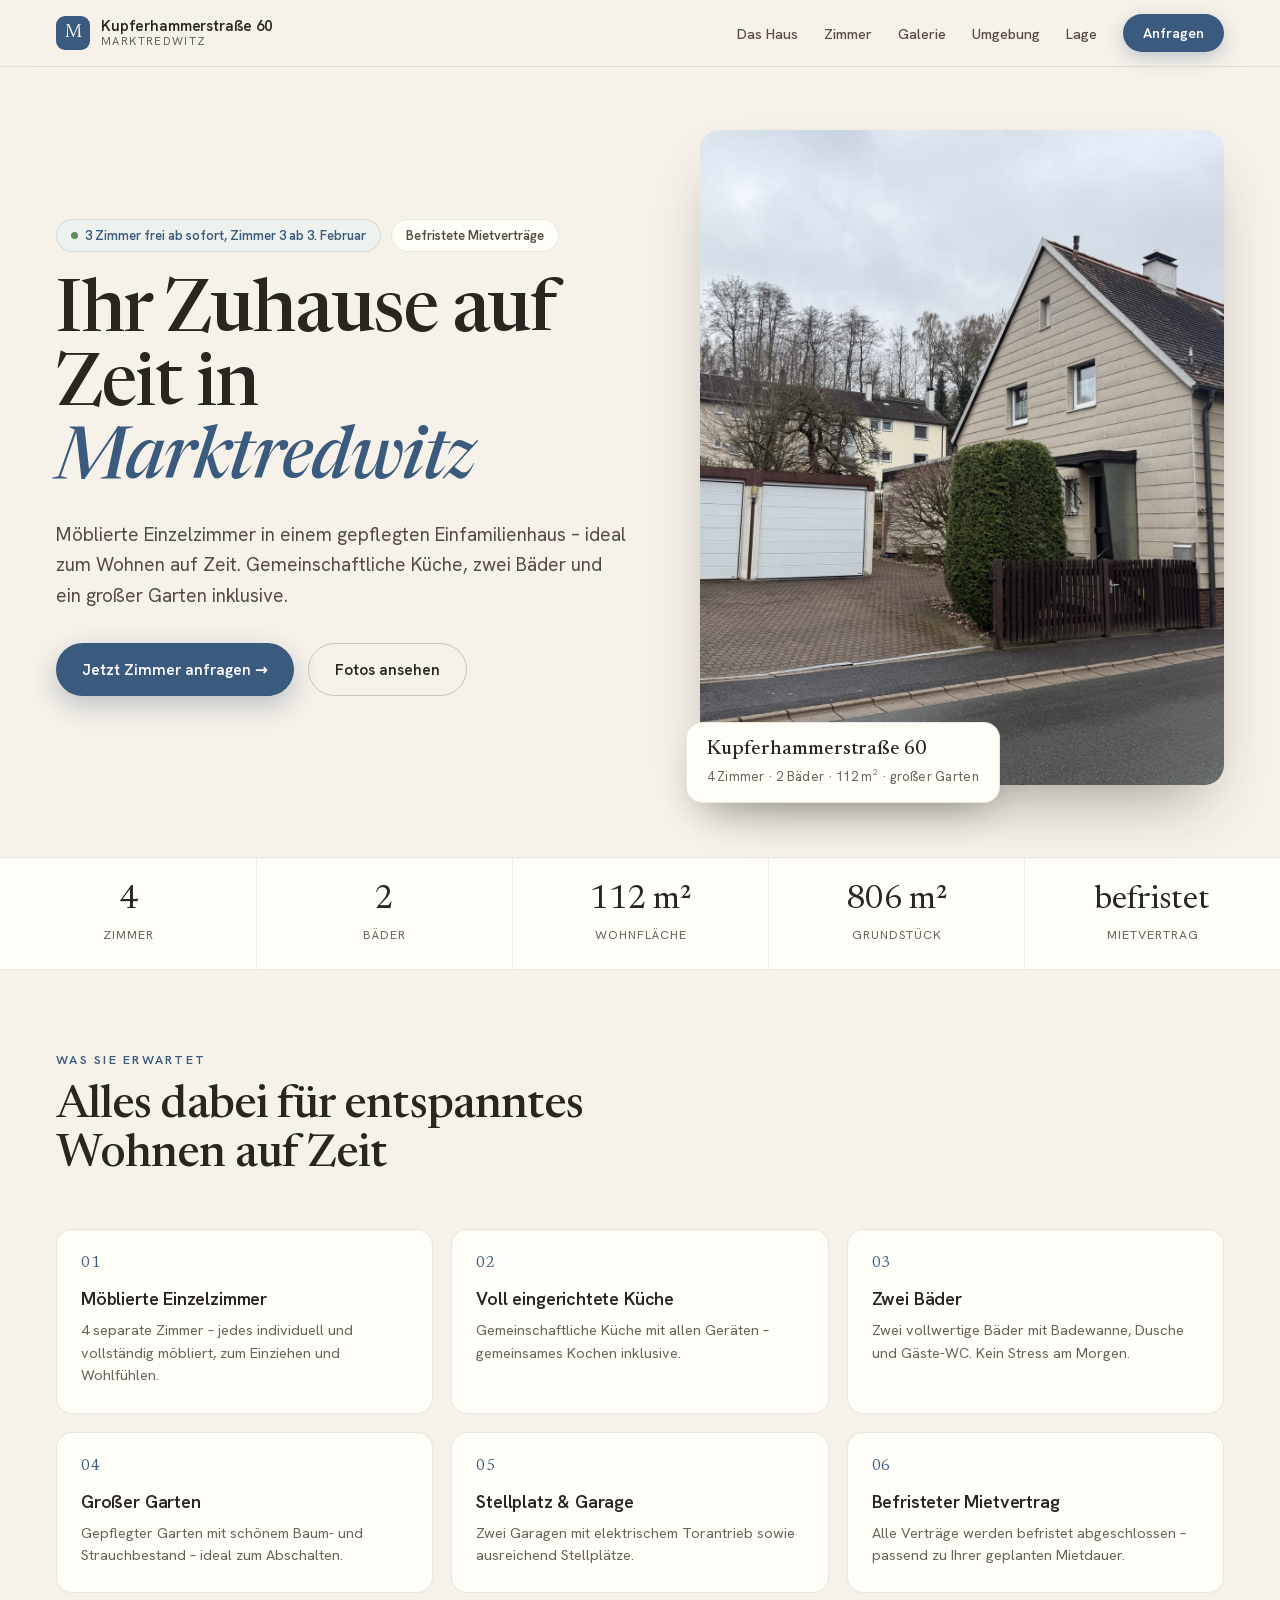
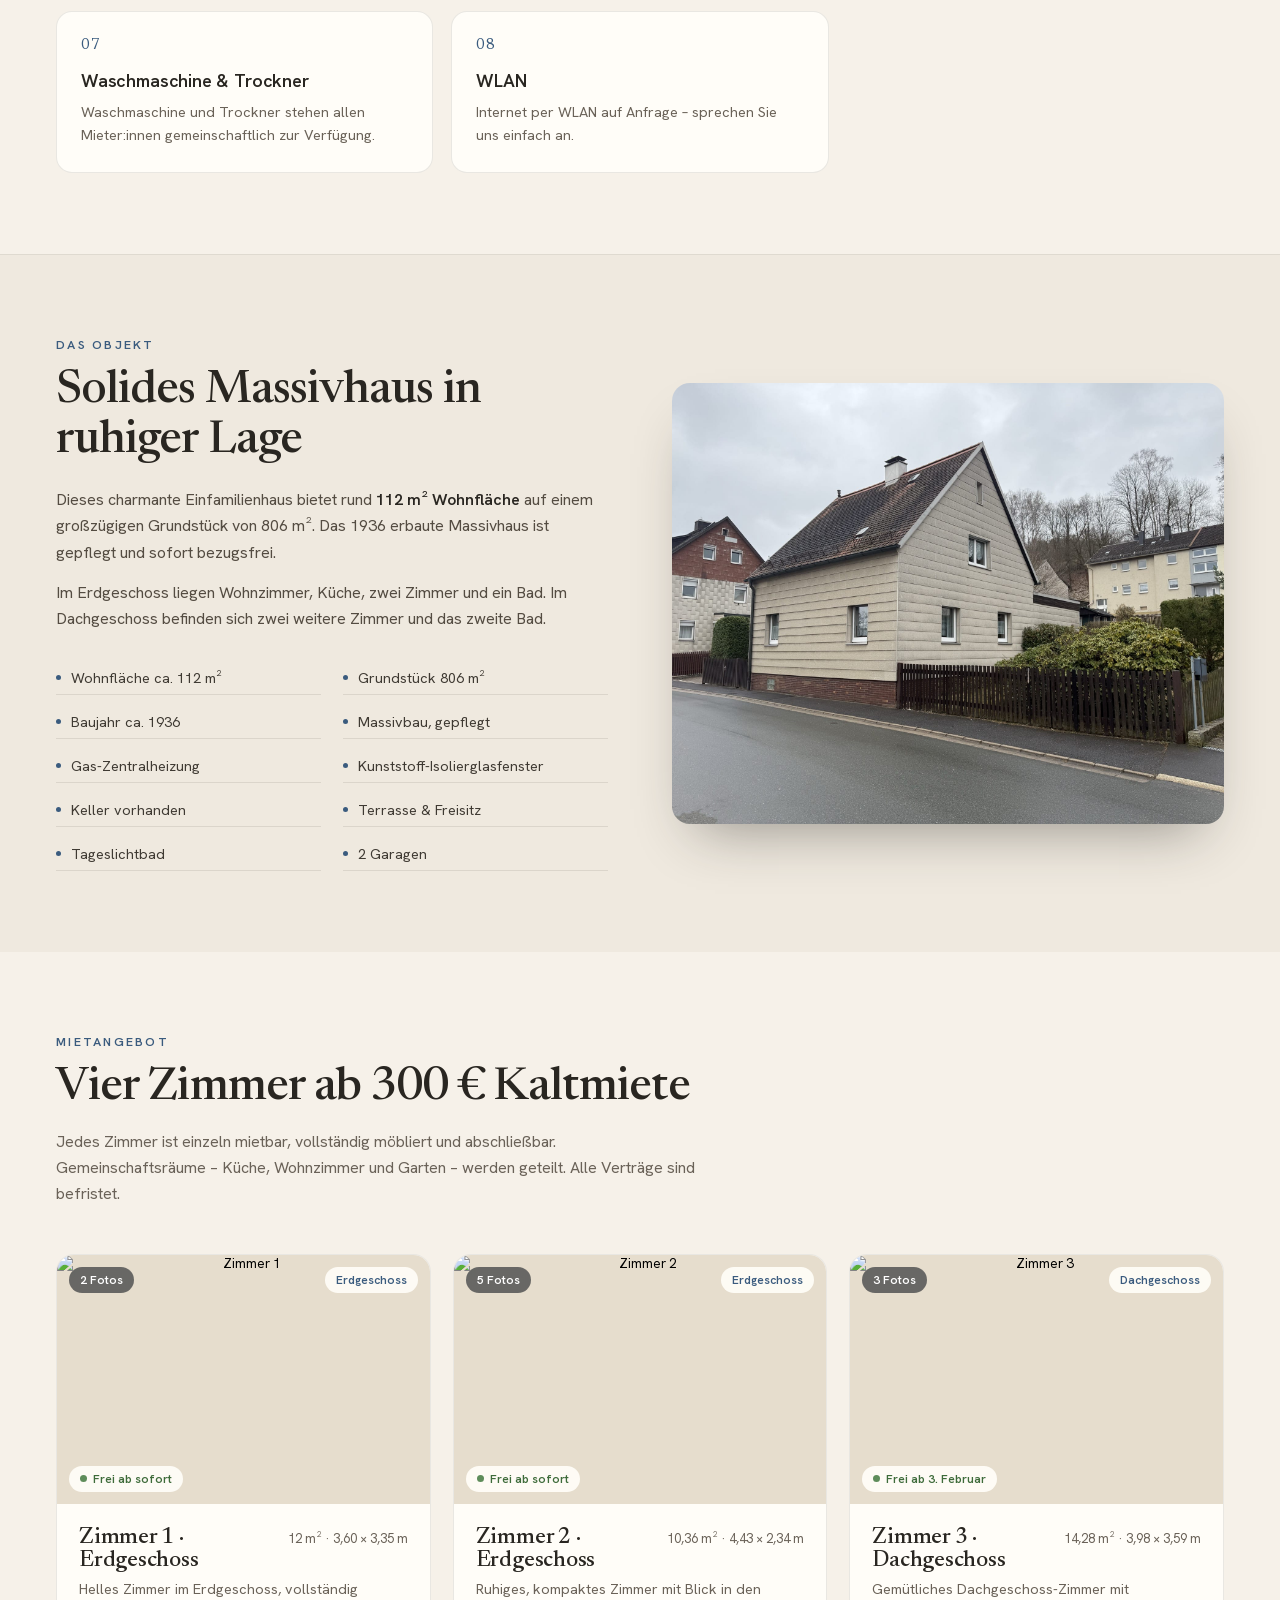
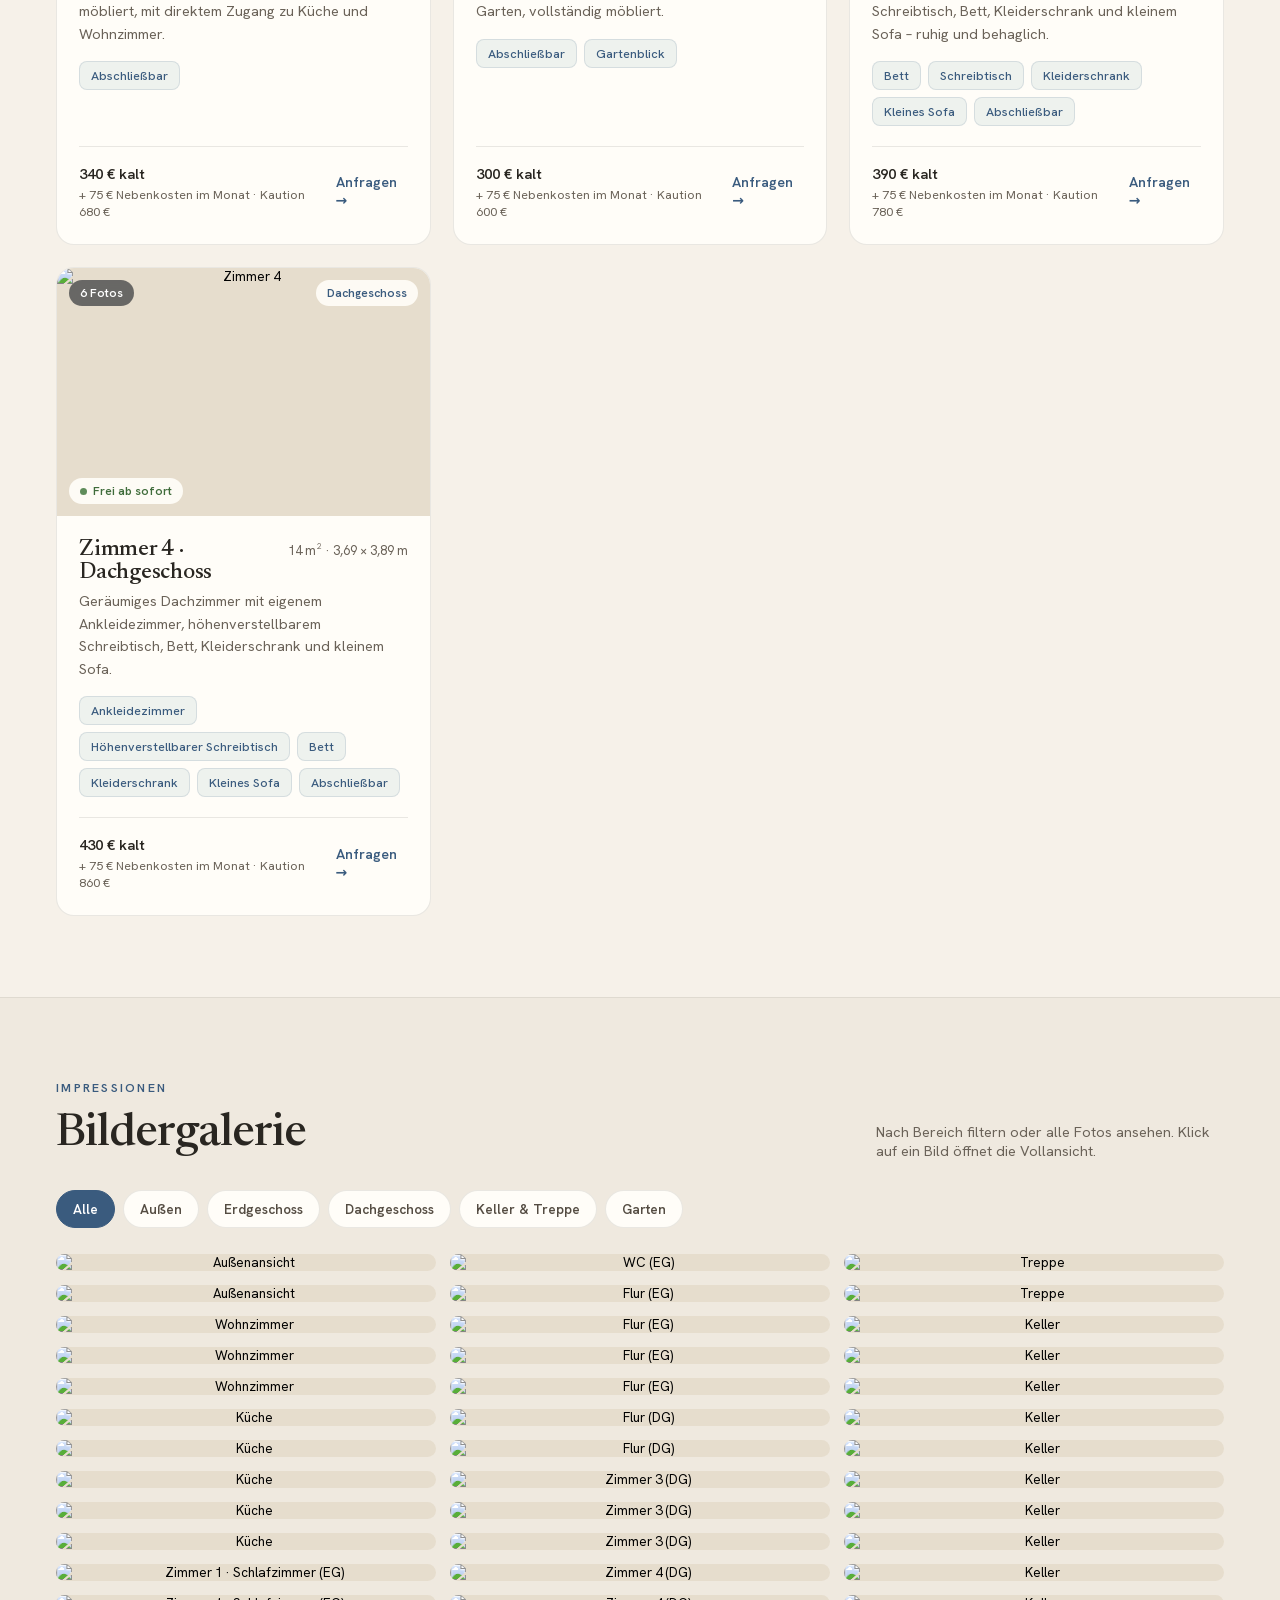
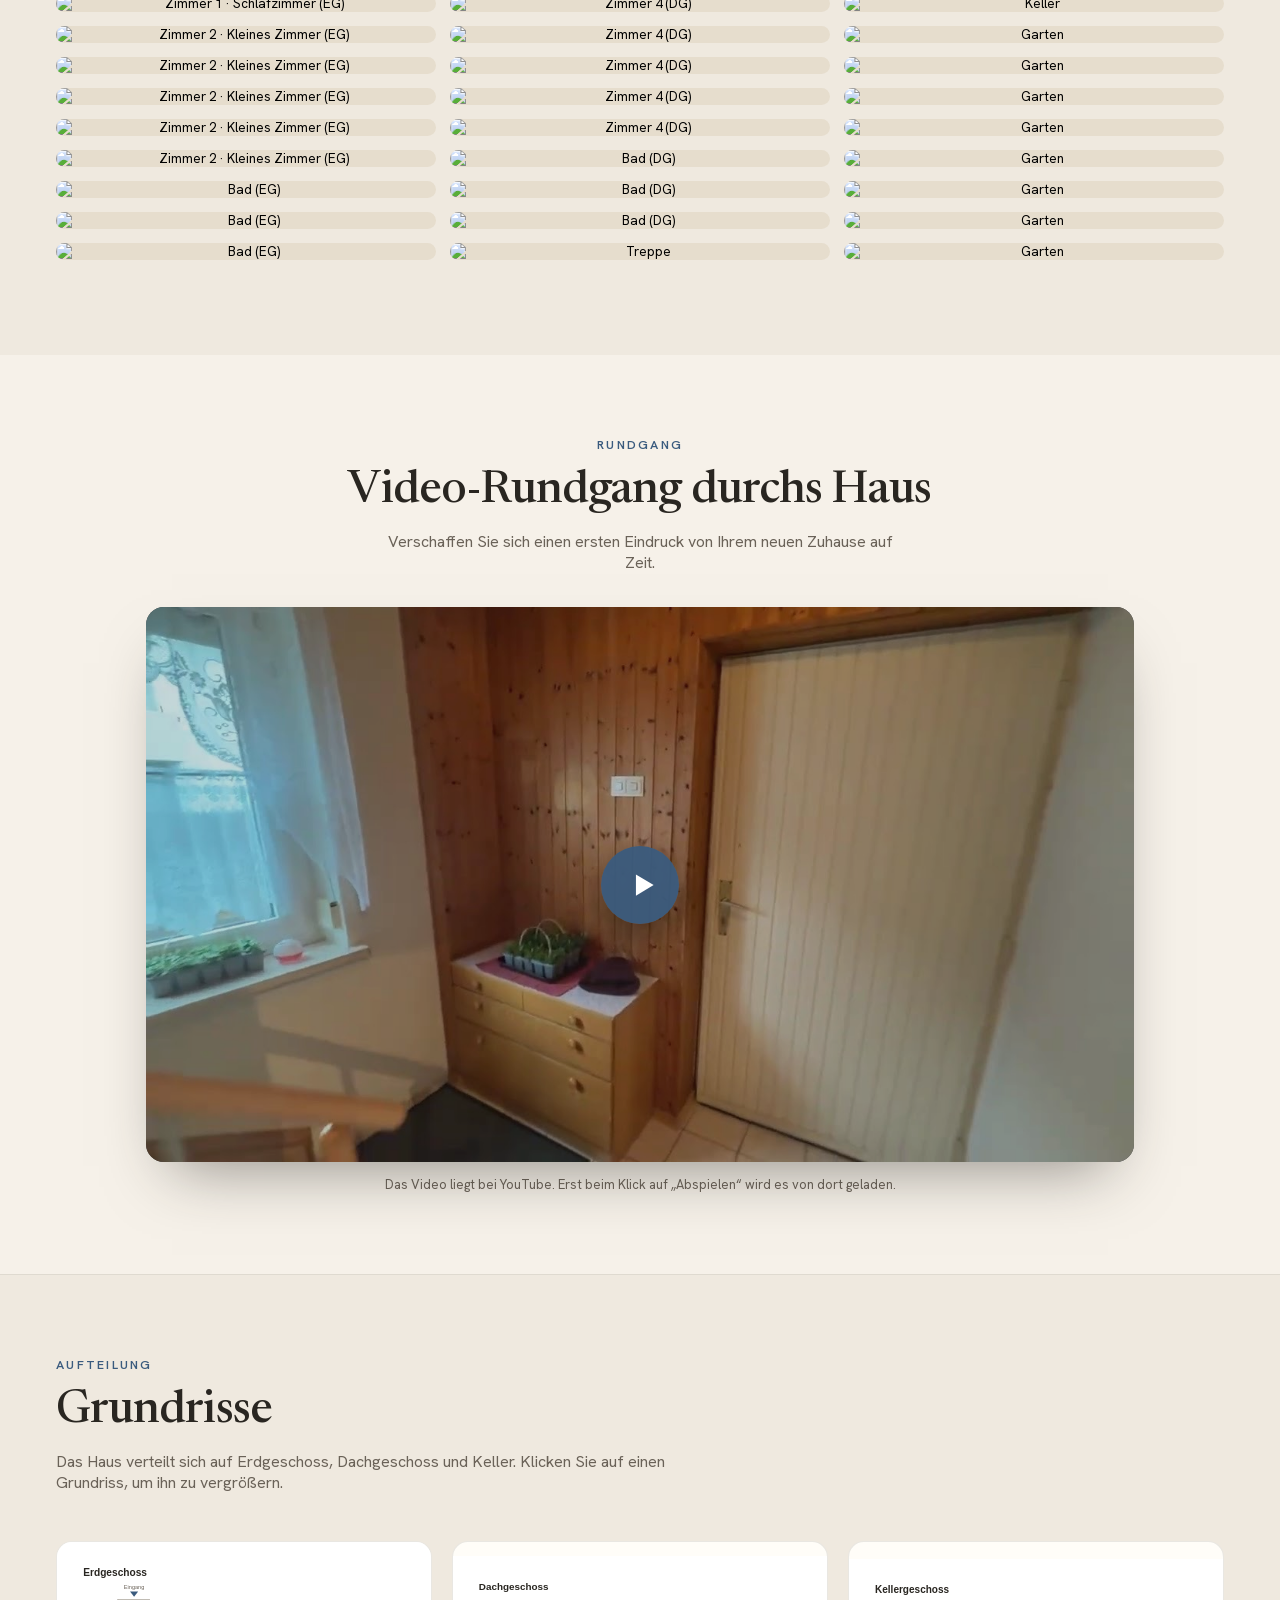
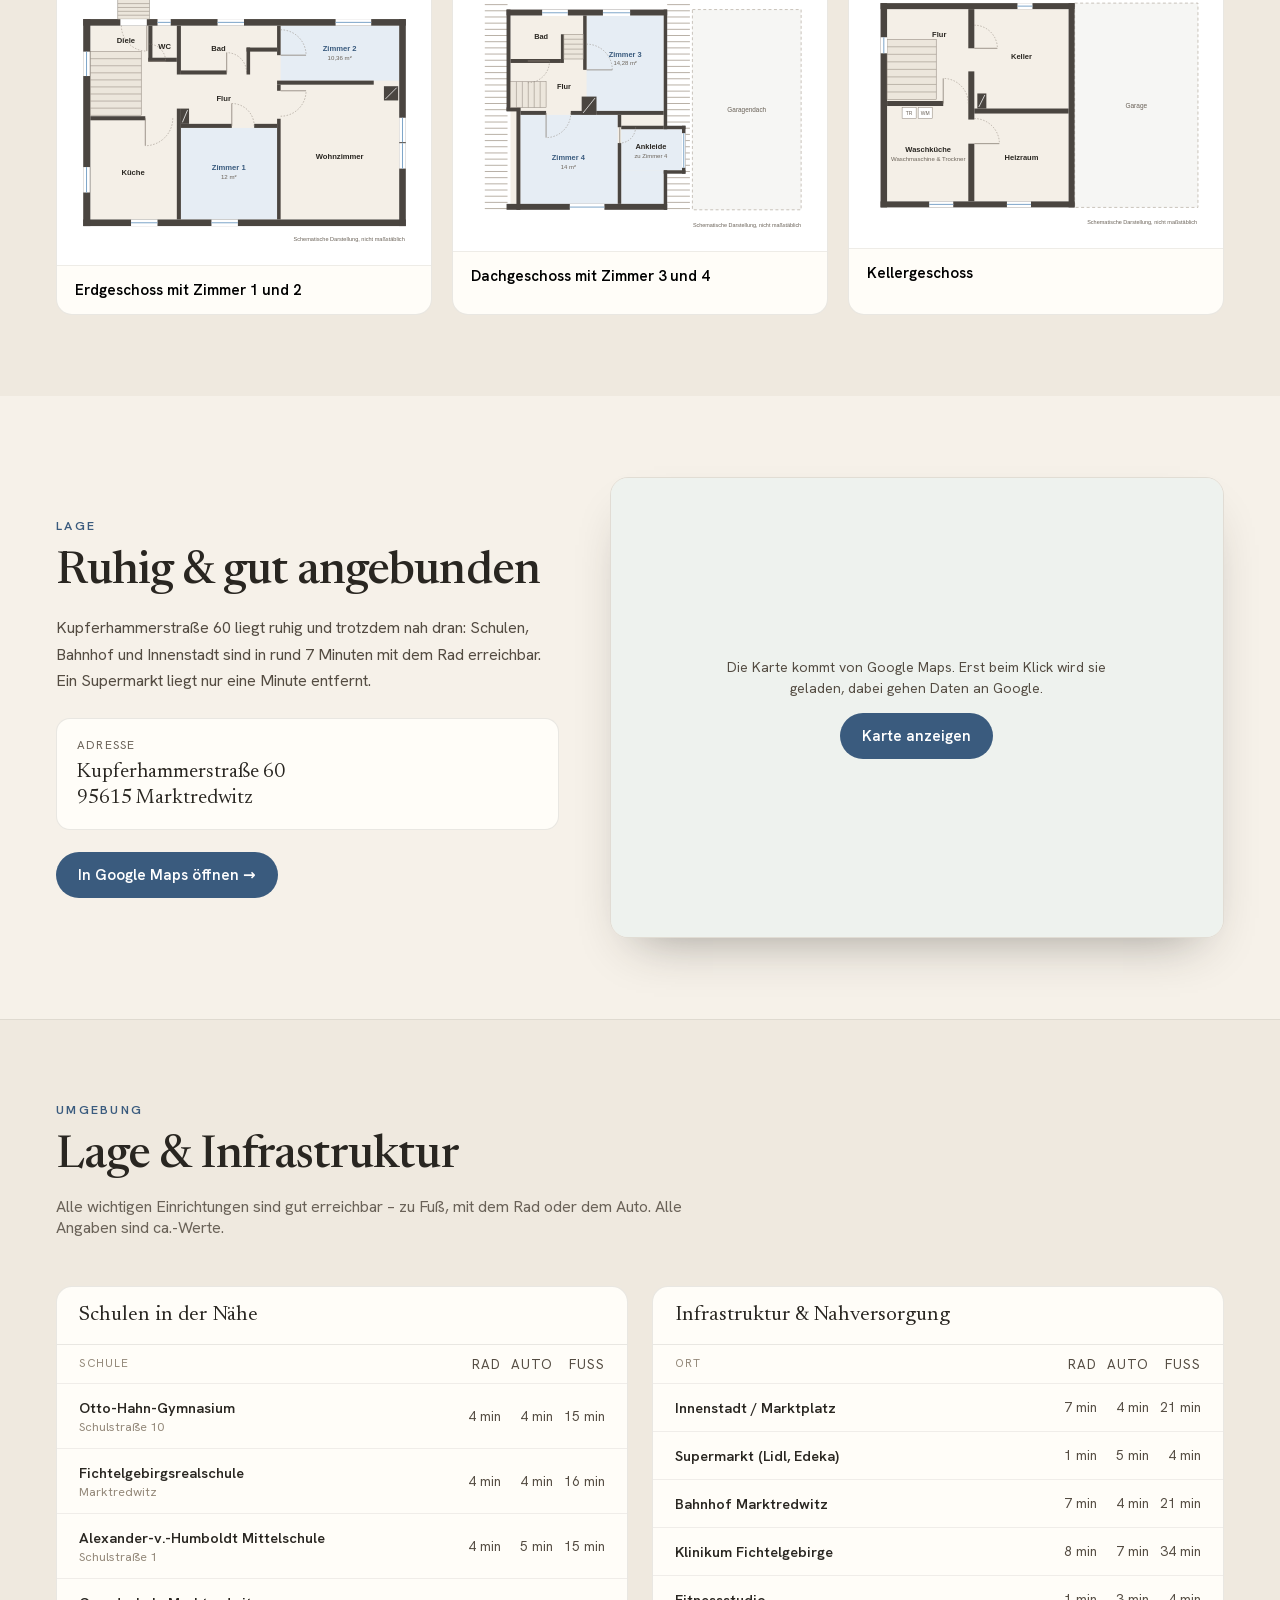
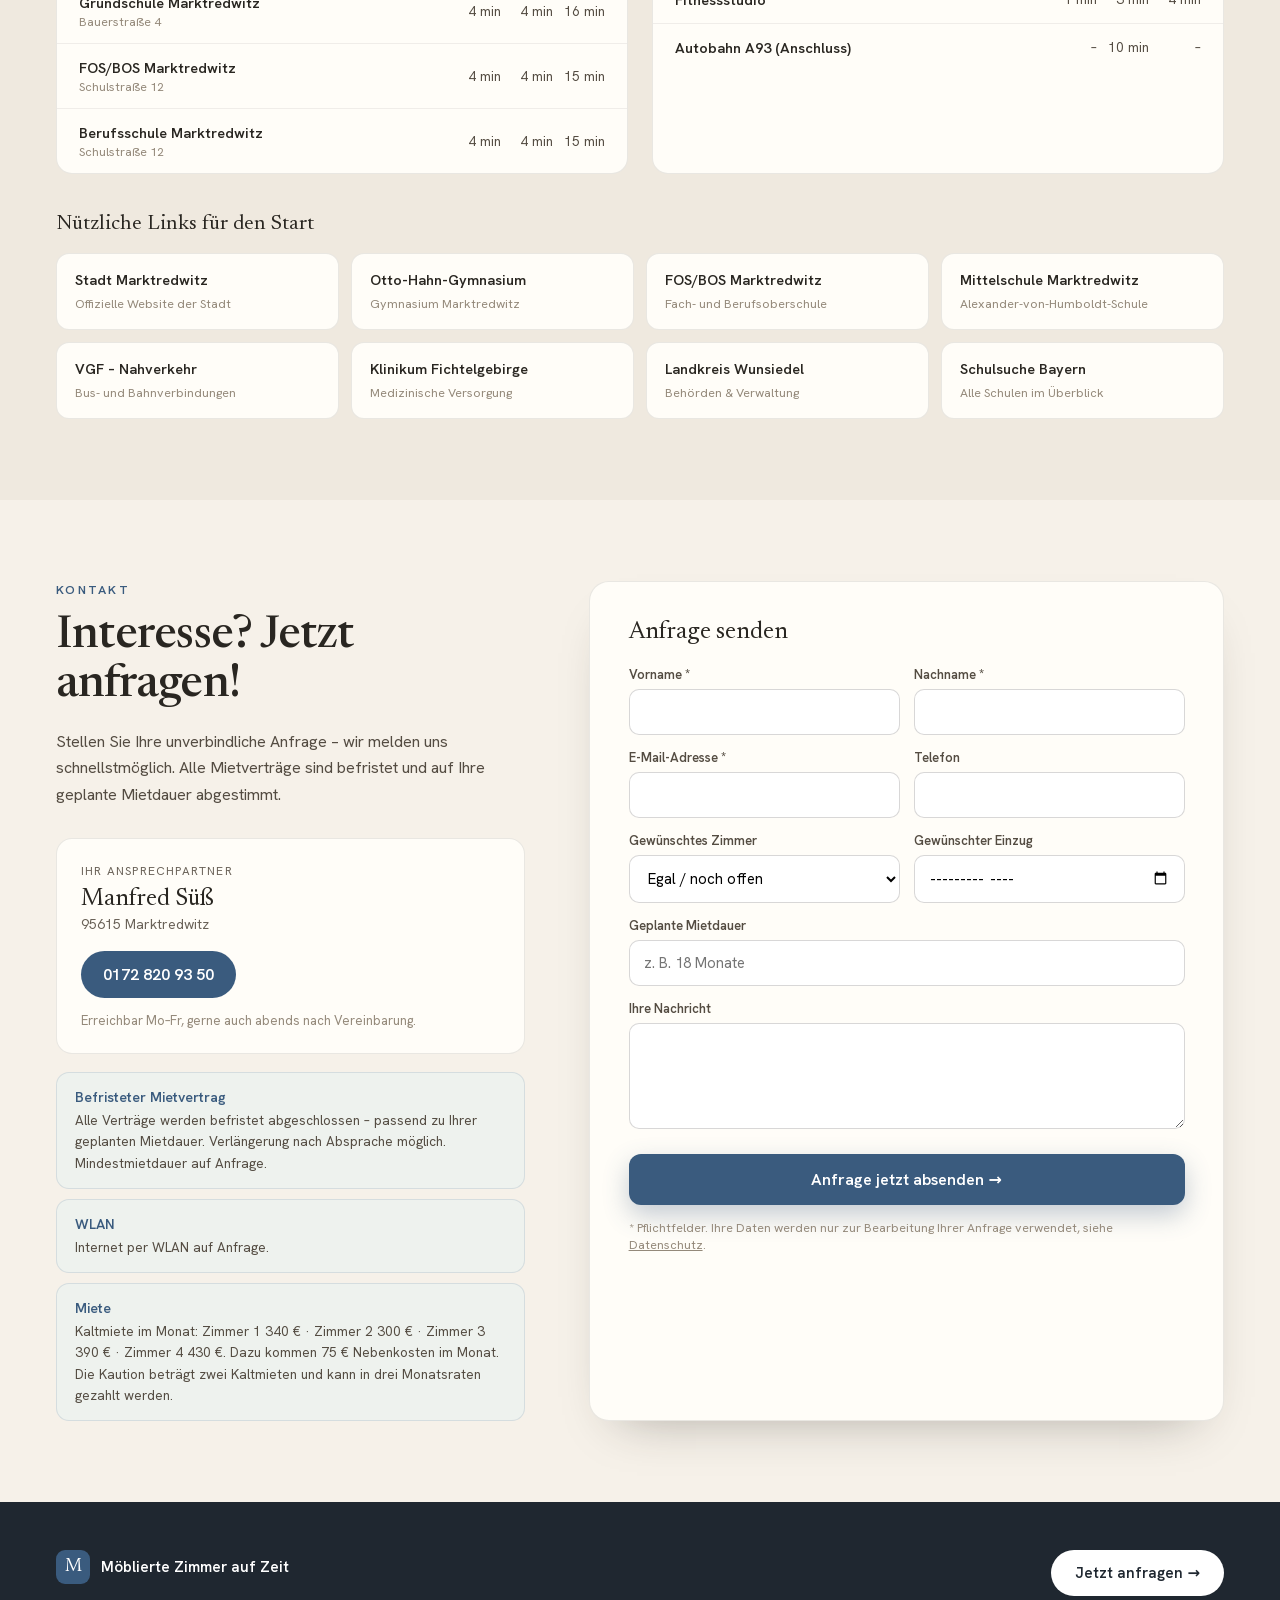
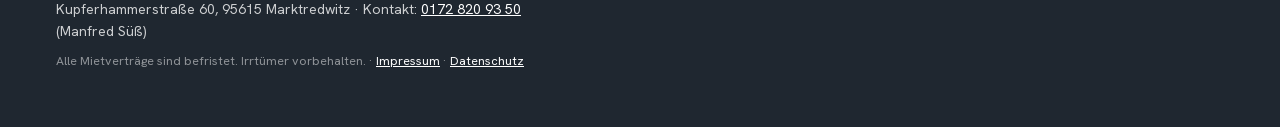
==== commit 71aa6952: "Zimmer 3 erst ab 3. Februar frei Co-Authored-By: Claude Opus 5.5 <noreply@anthropic.com>" ====
--- a/index.html
+++ b/index.html
@@ -14,17 +14,22 @@
   <meta property="og:description" content="4 möblierte Einzelzimmer ab 300 € kalt im Haus mit Garten, Kupferhammerstraße 60. Befristete Mietverträge.">
   <meta property="og:image" content="https://zimmer.psue.de/_images/Haus/001.jpg">
   <link rel="stylesheet" href="fonts/fonts.css">
-  <link rel="stylesheet" href="tokens.css">
   <style>
-    :root{ --maxw:1280px; --pad:clamp(20px,5vw,56px); --sec:clamp(56px,9vh,104px); }
+    :root{
+      --bg:#f6f1e9; --surface:#fffdf8; --surface-2:#efe9df; --surface-3:#eef2ee;
+      --ink:#292621; --ink-soft:#544c42; --muted:#6a6258; --muted-2:#94897a;
+      --accent:#3a5b7e; --accent-dark:#2b4663; --border:rgba(41,38,33,0.10);
+      --serif:'Newsreader',Georgia,serif; --sans:'Hanken Grotesk',system-ui,-apple-system,sans-serif;
+      --maxw:1280px; --pad:clamp(20px,5vw,56px); --sec:clamp(56px,9vh,104px);
+    }
     *{ box-sizing:border-box; }
     html{ scroll-behavior:smooth; scroll-padding-top:84px; }
     body{ margin:0; background:var(--bg); color:var(--ink); font-family:var(--sans); -webkit-font-smoothing:antialiased; }
-    img{ display:block; max-width:100%; height:auto; }
+    img{ display:block; max-width:100%; }
     a{ color:inherit; text-decoration:none; }
     button{ font-family:inherit; }
-    p{ text-wrap:pretty; }
-    h1,h2,h3{ text-wrap:balance; }
+    ::selection{ background:var(--accent); color:#fff; }
+    :focus-visible{ outline:3px solid var(--accent); outline-offset:3px; }
 
     @keyframes kb{ from{ transform:scale(1.08); } to{ transform:scale(1); } }
     @keyframes fadeUp{ from{ opacity:0; transform:translateY(18px); } to{ opacity:1; transform:translateY(0); } }
@@ -33,14 +38,11 @@
 
     .wrap{ max-width:var(--maxw); margin:0 auto; }
     .eyebrow{ font-size:12.5px; letter-spacing:0.18em; text-transform:uppercase; color:var(--accent); font-weight:600; margin-bottom:14px; }
-    h2.h{ font-family:var(--serif); font-weight:500; font-size:clamp(28px,3.6vw,46px); line-height:1.08; letter-spacing:-0.02em; margin:0 0 18px; }
-    h2.h:last-child{ margin-bottom:0; }
-    .sub{ font-size:16px; line-height:1.6; color:var(--muted); margin:0; }
+    h2.h{ font-family:var(--serif); font-weight:500; font-size:clamp(28px,3.6vw,46px); line-height:1.08; letter-spacing:-0.02em; margin:0; }
 
     /* ── NAV ── */
-    .site-head{ position:sticky; top:0; z-index:50; }
-    .nav{ display:flex; align-items:center; justify-content:space-between; gap:24px;
-      padding:14px var(--pad); background:rgb(var(--bg-rgb) / 0.82); backdrop-filter:blur(14px); -webkit-backdrop-filter:blur(14px);
+    .nav{ position:sticky; top:0; z-index:50; display:flex; align-items:center; justify-content:space-between; gap:24px;
+      padding:14px var(--pad); background:rgba(246,241,233,0.82); backdrop-filter:blur(14px); -webkit-backdrop-filter:blur(14px);
       border-bottom:1px solid var(--border); }
     .brand{ display:flex; align-items:center; gap:11px; }
     .brand .mark{ display:grid; place-items:center; width:34px; height:34px; border-radius:9px; background:var(--accent); color:#fff; font-family:var(--serif); font-size:18px; line-height:1; }
@@ -51,68 +53,60 @@
     .nav-links{ display:flex; gap:26px; font-size:14.5px; font-weight:500; color:var(--ink-soft); }
     .nav-links a{ padding:4px 0; transition:color .15s ease; }
     .nav-links a:hover{ color:var(--accent); }
-    .btn-pill{ display:inline-flex; align-items:center; gap:7px; padding:10px 20px; border-radius:999px; background:var(--accent); color:#fff; font-weight:600; font-size:14px; box-shadow:0 6px 18px rgb(var(--accent-rgb) / 0.28); transition:transform .18s ease, box-shadow .18s ease; }
-    .btn-pill:hover{ transform:translateY(-1px); box-shadow:0 10px 26px rgb(var(--accent-rgb) / 0.36); }
+    .btn-pill{ display:inline-flex; align-items:center; gap:7px; padding:10px 20px; border-radius:999px; background:var(--accent); color:#fff; font-weight:600; font-size:14px; box-shadow:0 6px 18px rgba(58,91,126,0.28); transition:transform .18s ease, box-shadow .18s ease; }
+    .btn-pill:hover{ transform:translateY(-1px); box-shadow:0 10px 26px rgba(58,91,126,0.36); }
     .nav-toggle{ display:none; width:42px; height:42px; border:1px solid var(--border); border-radius:11px; background:var(--surface); cursor:pointer; align-items:center; justify-content:center; }
     .nav-toggle span{ position:relative; width:18px; height:2px; background:var(--ink); border-radius:2px; }
     .nav-toggle span::before,.nav-toggle span::after{ content:""; position:absolute; left:0; width:18px; height:2px; background:var(--ink); border-radius:2px; }
-    .nav-toggle span{ transition:background .15s ease; }
-    .nav-toggle span::before,.nav-toggle span::after{ transition:transform .2s cubic-bezier(.2,.7,.2,1), top .2s cubic-bezier(.2,.7,.2,1); }
     .nav-toggle span::before{ top:-6px; } .nav-toggle span::after{ top:6px; }
-    .nav-toggle[aria-expanded="true"] span{ background:transparent; }
-    .nav-toggle[aria-expanded="true"] span::before{ top:0; transform:rotate(45deg); }
-    .nav-toggle[aria-expanded="true"] span::after{ top:0; transform:rotate(-45deg); }
-    .skip{ position:absolute; left:16px; top:-60px; z-index:200; padding:12px 18px; border-radius:10px; background:var(--accent); color:#fff; font-weight:600; font-size:15px; }
-    .skip:focus{ top:12px; }
-    .mobile-menu{ display:none; flex-direction:column; gap:4px; padding:8px var(--pad) 18px; background:rgb(var(--bg-rgb) / 0.97); backdrop-filter:blur(14px); border-bottom:1px solid var(--border); }
+    .mobile-menu{ display:none; flex-direction:column; gap:4px; padding:8px var(--pad) 18px; background:rgba(246,241,233,0.97); backdrop-filter:blur(14px); border-bottom:1px solid var(--border); position:sticky; top:67px; z-index:49; }
     .mobile-menu.open{ display:flex; }
     .mobile-menu a{ padding:12px 4px; font-size:16px; font-weight:500; color:var(--ink-soft); border-bottom:1px solid var(--border); }
 
     /* ── BUTTONS ── */
-    .cta{ display:inline-flex; align-items:center; gap:9px; padding:15px 26px; border-radius:999px; background:var(--accent); color:#fff; font-weight:600; font-size:15.5px; box-shadow:0 10px 26px rgb(var(--accent-rgb) / 0.30); transition:transform .18s ease, box-shadow .18s ease, background .18s ease; }
-    .cta:hover{ transform:translateY(-2px); box-shadow:0 16px 34px rgb(var(--accent-rgb) / 0.4); background:var(--accent-dark); }
-    .cta-ghost{ display:inline-flex; align-items:center; gap:9px; padding:15px 26px; border-radius:999px; background:transparent; border:1px solid rgb(var(--ink-rgb) / 0.22); color:var(--ink); font-weight:600; font-size:15.5px; transition:background .18s ease, border-color .18s ease; }
-    .cta-ghost:hover{ background:var(--surface); border-color:rgb(var(--ink-rgb) / 0.38); }
+    .cta{ display:inline-flex; align-items:center; gap:9px; padding:15px 26px; border-radius:999px; background:var(--accent); color:#fff; font-weight:600; font-size:15.5px; box-shadow:0 10px 26px rgba(58,91,126,0.30); transition:transform .18s ease, box-shadow .18s ease, background .18s ease; }
+    .cta:hover{ transform:translateY(-2px); box-shadow:0 16px 34px rgba(58,91,126,0.4); background:var(--accent-dark); }
+    .cta-ghost{ display:inline-flex; align-items:center; gap:9px; padding:15px 26px; border-radius:999px; background:transparent; border:1px solid rgba(41,38,33,0.22); color:var(--ink); font-weight:600; font-size:15.5px; transition:background .18s ease, border-color .18s ease; }
+    .cta-ghost:hover{ background:var(--surface); border-color:rgba(41,38,33,0.38); }
     .cta-sm{ display:inline-flex; align-items:center; gap:9px; padding:13px 22px; border-radius:999px; background:var(--accent); color:#fff; font-weight:600; font-size:15px; transition:background .18s ease; }
     .cta-sm:hover{ background:var(--accent-dark); }
-    .cta-tel{ font-size:16px; font-variant-numeric:tabular-nums; }
 
     /* ── HERO ── */
     .hero{ display:grid; grid-template-columns:1.05fr 0.95fr; gap:clamp(28px,5vw,72px); align-items:center; max-width:var(--maxw); margin:0 auto; padding:clamp(40px,7vh,84px) var(--pad) clamp(48px,8vh,96px); }
     .hero-copy{ animation:fadeUp .7s ease both; }
     .badges{ display:flex; flex-wrap:wrap; gap:10px; margin-bottom:26px; }
-    .badge{ display:inline-flex; align-items:center; gap:7px; padding:7px 14px; border-radius:999px; background:var(--surface-3); border:1px solid rgb(var(--accent-rgb) / 0.16); font-size:13px; font-weight:600; color:var(--accent); }
+    .badge{ display:inline-flex; align-items:center; gap:7px; padding:7px 14px; border-radius:999px; background:var(--surface-3); border:1px solid rgba(58,91,126,0.16); font-size:13px; font-weight:600; color:var(--accent); }
     .badge.alt{ background:var(--surface); border-color:var(--border); color:var(--ink-soft); }
-    .dot{ width:7px; height:7px; border-radius:50%; background:var(--ok); }
+    .dot{ width:7px; height:7px; border-radius:50%; background:#5e8c5a; }
     .hero h1{ font-family:var(--serif); font-weight:500; font-size:clamp(38px,5.6vw,74px); line-height:1.02; letter-spacing:-0.02em; margin:0 0 22px; }
     .hero h1 em{ font-style:italic; color:var(--accent); }
     .hero p.lead{ font-size:clamp(16px,1.5vw,19px); line-height:1.6; color:var(--ink-soft); max-width:30em; margin:0 0 32px; }
     .hero-actions{ display:flex; flex-wrap:wrap; gap:14px; }
     .hero-media{ position:relative; animation:fadeUp .8s .1s ease both; }
-    .hero-media figure{ margin:0; position:relative; aspect-ratio:4/5; border-radius:20px; overflow:hidden; box-shadow:0 30px 60px -24px rgb(var(--ink-rgb) / 0.45); }
+    .hero-media figure{ margin:0; position:relative; aspect-ratio:4/5; border-radius:20px; overflow:hidden; box-shadow:0 30px 60px -24px rgba(41,38,33,0.45); }
     .hero-media img{ width:100%; height:100%; object-fit:cover; animation:kb 6s ease-out both; }
-    .hero-card{ position:absolute; left:-14px; bottom:-18px; background:var(--surface); border:1px solid var(--border); border-radius:16px; padding:16px 20px; box-shadow:0 18px 40px -16px rgb(var(--ink-rgb) / 0.4); }
+    .hero-card{ position:absolute; left:-14px; bottom:-18px; background:var(--surface); border:1px solid var(--border); border-radius:16px; padding:16px 20px; box-shadow:0 18px 40px -16px rgba(41,38,33,0.4); }
     .hero-card b{ display:block; font-family:var(--serif); font-weight:500; font-size:20px; line-height:1; margin-bottom:6px; }
     .hero-card span{ font-size:13px; color:var(--muted); letter-spacing:0.02em; }
 
     /* ── STATS ── */
     .stats{ border-top:1px solid var(--border); border-bottom:1px solid var(--border); background:var(--surface); }
     .stats-grid{ max-width:var(--maxw); margin:0 auto; display:grid; grid-template-columns:repeat(5,1fr); }
-    .stat{ padding:26px clamp(14px,2vw,28px); text-align:center; border-left:1px solid rgb(var(--ink-rgb) / 0.08); }
+    .stat{ padding:26px clamp(14px,2vw,28px); text-align:center; border-left:1px solid rgba(41,38,33,0.08); }
     .stat:first-child{ border-left:0; }
     .stat .v{ font-family:var(--serif); font-size:clamp(24px,2.6vw,34px); line-height:1; letter-spacing:-0.01em; }
     .stat .l{ font-size:12.5px; letter-spacing:0.08em; text-transform:uppercase; color:var(--muted); margin-top:8px; }
 
     /* ── SECTIONS ── */
     section.pad{ max-width:var(--maxw); margin:0 auto; padding:var(--sec) var(--pad); }
-    .tinted{ background:var(--surface-2); border-top:1px solid rgb(var(--ink-rgb) / 0.08); }
+    .tinted{ background:var(--surface-2); border-top:1px solid rgba(41,38,33,0.08); }
     .tinted .inner{ max-width:var(--maxw); margin:0 auto; padding:var(--sec) var(--pad); }
-    .head-block{ max-width:40em; margin-bottom:48px; }
+    .head-block{ max-width:38em; margin-bottom:48px; }
 
     /* ── FEATURES ── */
     .feat-grid{ display:grid; grid-template-columns:repeat(auto-fill,minmax(280px,1fr)); gap:18px; }
     .feat{ background:var(--surface); border:1px solid var(--border); border-radius:16px; padding:26px 24px; transition:transform .2s ease, box-shadow .2s ease; }
-    .feat:hover{ transform:translateY(-3px); box-shadow:0 16px 32px -18px rgb(var(--ink-rgb) / 0.35); }
+    .feat:hover{ transform:translateY(-3px); box-shadow:0 16px 32px -18px rgba(41,38,33,0.35); }
     .feat .num{ font-family:var(--serif); font-size:15px; color:var(--accent); margin-bottom:16px; letter-spacing:0.04em; }
     .feat h3{ font-size:18px; font-weight:600; letter-spacing:-0.01em; margin:0 0 9px; }
     .feat p{ font-size:14.5px; line-height:1.55; color:var(--muted); margin:0; }
@@ -121,22 +115,22 @@
     .split{ display:grid; grid-template-columns:1fr 1fr; gap:clamp(32px,5vw,72px); align-items:center; }
     .split p{ font-size:16px; line-height:1.65; color:var(--ink-soft); margin:0 0 14px; }
     .split strong{ font-weight:600; color:var(--ink); }
-    .specs{ display:grid; grid-template-columns:1fr 1fr; gap:10px 22px; margin-top:28px; }
-    .spec{ display:flex; align-items:center; gap:10px; font-size:14.5px; color:var(--ink-soft); padding:7px 0; border-bottom:1px solid var(--border); }
+    .specs{ display:grid; grid-template-columns:1fr 1fr; gap:10px 22px; margin-top:8px; }
+    .spec{ display:flex; align-items:center; gap:10px; font-size:14.5px; color:#3f3a33; padding:7px 0; border-bottom:1px solid var(--border); }
     .spec .pt{ width:5px; height:5px; border-radius:50%; background:var(--accent); flex:none; }
-    .photo{ margin:0; aspect-ratio:5/4; border-radius:18px; overflow:hidden; box-shadow:0 28px 54px -24px rgb(var(--ink-rgb) / 0.45); }
+    .photo{ margin:0; aspect-ratio:5/4; border-radius:18px; overflow:hidden; box-shadow:0 28px 54px -24px rgba(41,38,33,0.45); }
     .photo img{ width:100%; height:100%; object-fit:cover; }
 
     /* ── ZIMMER ── */
     .room-grid{ display:grid; grid-template-columns:repeat(auto-fill,minmax(300px,1fr)); gap:22px; }
     .room{ background:var(--surface); border:1px solid var(--border); border-radius:18px; overflow:hidden; display:flex; flex-direction:column; transition:transform .2s ease, box-shadow .2s ease; }
-    .room:hover{ transform:translateY(-3px); box-shadow:0 22px 44px -22px rgb(var(--ink-rgb) / 0.4); }
-    .room-cover{ position:relative; border:0; padding:0; cursor:pointer; display:block; background:var(--photo-bg); aspect-ratio:3/2; overflow:hidden; width:100%; }
+    .room:hover{ transform:translateY(-3px); box-shadow:0 22px 44px -22px rgba(41,38,33,0.4); }
+    .room-cover{ position:relative; border:0; padding:0; cursor:pointer; display:block; background:#e6ddcd; aspect-ratio:3/2; overflow:hidden; width:100%; }
     .room-cover img{ width:100%; height:100%; object-fit:cover; transition:transform .4s ease; }
     .room-cover:hover img{ transform:scale(1.05); }
     .room-cover .tagimg{ position:absolute; top:12px; left:12px; padding:5px 11px; border-radius:999px; background:rgba(20,26,32,0.6); backdrop-filter:blur(6px); color:#fff; font-size:12px; font-weight:600; }
-    .room-cover .tagfree{ position:absolute; bottom:12px; left:12px; display:inline-flex; align-items:center; gap:6px; padding:5px 11px; border-radius:999px; background:rgba(255,253,248,0.94); color:var(--ok-ink); font-size:12px; font-weight:600; }
-    .room-cover .tagfree::before{ content:""; width:7px; height:7px; border-radius:50%; background:var(--ok); }
+    .room-cover .tagfree{ position:absolute; bottom:12px; left:12px; display:inline-flex; align-items:center; gap:6px; padding:5px 11px; border-radius:999px; background:rgba(255,253,248,0.94); color:#3e6b3a; font-size:12px; font-weight:600; }
+    .room-cover .tagfree::before{ content:""; width:7px; height:7px; border-radius:50%; background:#5e8c5a; }
     .room-cover .tagfloor{ position:absolute; top:12px; right:12px; padding:5px 11px; border-radius:999px; background:rgba(255,253,248,0.92); color:var(--accent); font-size:12px; font-weight:600; }
     .room-body{ padding:22px 22px 24px; display:flex; flex-direction:column; flex:1; }
     .room-title{ display:flex; align-items:baseline; justify-content:space-between; gap:12px; margin-bottom:6px; }
@@ -144,43 +138,41 @@
     .room-title span{ font-size:13px; color:var(--muted); white-space:nowrap; }
     .room-body p{ font-size:14.5px; line-height:1.55; color:var(--muted); margin:0 0 16px; }
     .chips{ display:flex; flex-wrap:wrap; gap:7px; margin-bottom:20px; }
-    .chip{ padding:5px 11px; border-radius:8px; background:var(--surface-3); border:1px solid rgb(var(--accent-rgb) / 0.14); font-size:12.5px; font-weight:500; color:var(--accent); }
+    .chip{ padding:5px 11px; border-radius:8px; background:var(--surface-3); border:1px solid rgba(58,91,126,0.14); font-size:12.5px; font-weight:500; color:var(--accent); }
     .room-foot{ margin-top:auto; display:flex; align-items:center; justify-content:space-between; gap:12px; padding-top:16px; border-top:1px solid var(--border); }
     .room-foot b{ font-weight:600; font-size:14.5px; }
     .room-foot .nk{ display:block; font-size:12.5px; color:var(--muted); margin-top:2px; }
-    .room-foot a{ padding:10px 0; font-size:14px; font-weight:600; color:var(--accent); }
+    .room-foot a{ font-size:14px; font-weight:600; color:var(--accent); }
     .room-foot a:hover{ color:var(--accent-dark); }
 
     /* ── GALERIE ── */
     .gal-head{ display:flex; flex-wrap:wrap; align-items:flex-end; justify-content:space-between; gap:20px; margin-bottom:30px; }
-    .gal-note{ font-size:14.5px; line-height:1.55; color:var(--muted); max-width:24em; margin:0; }
     .filters{ display:flex; flex-wrap:wrap; gap:8px; margin-bottom:26px; }
     .filter{ padding:9px 16px; border-radius:999px; cursor:pointer; font-size:13.5px; font-weight:600; transition:all .15s ease; border:1px solid var(--border); background:var(--surface); color:var(--ink-soft); }
     .filter.active{ border-color:var(--accent); background:var(--accent); color:#fff; }
     .masonry{ columns:3 280px; column-gap:14px; }
-    .masonry button{ display:block; width:100%; margin:0 0 14px; padding:0; border:0; border-radius:12px; overflow:hidden; cursor:pointer; background:var(--photo-bg); break-inside:avoid; position:relative; }
+    .masonry button{ display:block; width:100%; margin:0 0 14px; padding:0; border:0; border-radius:12px; overflow:hidden; cursor:pointer; background:#e6ddcd; break-inside:avoid; position:relative; }
     .masonry img{ width:100%; display:block; transition:transform .4s ease; }
     .masonry button:hover img{ transform:scale(1.04); }
 
     /* ── VIDEO ── */
     .video-wrap{ max-width:1100px; margin:0 auto; padding:var(--sec) var(--pad); text-align:center; }
-    .video-wrap .sub{ max-width:32em; margin:0 auto 34px; }
-    .video-frame{ position:relative; aspect-ratio:16/9; border-radius:18px; overflow:hidden; box-shadow:0 30px 60px -26px rgb(var(--ink-rgb) / 0.5); }
+    .video-frame{ position:relative; aspect-ratio:16/9; border-radius:18px; overflow:hidden; box-shadow:0 30px 60px -26px rgba(41,38,33,0.5); }
     .video-frame iframe{ position:absolute; inset:0; width:100%; height:100%; border:0; }
-    .video-play{ position:absolute; inset:0; width:100%; height:100%; padding:0; border:0; cursor:pointer; background:var(--night); }
+    .video-play{ position:absolute; inset:0; width:100%; height:100%; padding:0; border:0; cursor:pointer; background:#1a2128; }
     .video-play img{ width:100%; height:100%; object-fit:cover; opacity:0.82; }
     .play-ring{ position:absolute; inset:0; display:grid; place-items:center; }
-    .play-ring > span{ display:grid; place-items:center; width:78px; height:78px; border-radius:50%; background:rgb(var(--accent-rgb) / 0.94); box-shadow:0 12px 30px rgba(0,0,0,0.4); transition:transform .2s ease; }
+    .play-ring > span{ display:grid; place-items:center; width:78px; height:78px; border-radius:50%; background:rgba(58,91,126,0.94); box-shadow:0 12px 30px rgba(0,0,0,0.4); transition:transform .2s ease; }
     .video-play:hover .play-ring > span{ transform:scale(1.07); }
     .play-ring svg{ display:block; width:34px; height:34px; margin-left:5px; }
 
     /* ── GRUNDRISSE ── */
     .fp-grid{ display:grid; grid-template-columns:repeat(auto-fit,minmax(260px,1fr)); gap:20px; }
     .fp{ background:var(--surface); border:1px solid var(--border); border-radius:16px; overflow:hidden; cursor:pointer; padding:0; text-align:left; transition:box-shadow .2s ease; width:100%; }
-    .fp:hover{ box-shadow:0 18px 38px -20px rgb(var(--ink-rgb) / 0.4); }
-    .fp .img{ display:block; background:var(--field); padding:14px; }
+    .fp:hover{ box-shadow:0 18px 38px -20px rgba(41,38,33,0.4); }
+    .fp .img{ background:#fff; padding:14px; }
     .fp .img img{ width:100%; height:auto; object-fit:contain; }
-    .fp .lbl{ display:block; color:var(--ink); padding:14px 18px; border-top:1px solid rgb(var(--ink-rgb) / 0.08); font-weight:600; font-size:15px; }
+    .fp .lbl{ padding:14px 18px; border-top:1px solid rgba(41,38,33,0.08); font-weight:600; font-size:15px; }
 
     /* ── LAGE ── */
     .lage{ display:grid; grid-template-columns:0.9fr 1.1fr; gap:clamp(28px,4vw,56px); align-items:center; }
@@ -188,7 +180,7 @@
     .addr-card{ background:var(--surface); border:1px solid var(--border); border-radius:14px; padding:18px 20px; margin-bottom:22px; }
     .addr-card .k{ font-size:12px; letter-spacing:0.1em; text-transform:uppercase; color:var(--muted); margin-bottom:6px; }
     .addr-card .v{ font-family:var(--serif); font-size:20px; line-height:1.3; }
-    .map{ aspect-ratio:4/3; border-radius:18px; overflow:hidden; border:1px solid var(--border); box-shadow:0 24px 50px -26px rgb(var(--ink-rgb) / 0.45); }
+    .map{ aspect-ratio:4/3; border-radius:18px; overflow:hidden; border:1px solid var(--border); box-shadow:0 24px 50px -26px rgba(41,38,33,0.45); }
     .map iframe{ width:100%; height:100%; border:0; }
     .map-consent{ width:100%; height:100%; display:flex; flex-direction:column; align-items:center; justify-content:center; gap:14px; padding:24px; text-align:center; background:var(--surface-3); }
     .map-consent p{ font-size:14px; line-height:1.5; color:var(--ink-soft); max-width:30em; margin:0; }
@@ -198,23 +190,21 @@
     /* ── UMGEBUNG ── */
     .umg-grid{ display:grid; grid-template-columns:1fr 1fr; gap:24px; margin-bottom:40px; }
     .table-card{ background:var(--surface); border:1px solid var(--border); border-radius:16px; overflow:hidden; }
-    .dist{ width:100%; border-collapse:collapse; table-layout:fixed; font-variant-numeric:tabular-nums; }
-    .dist caption{ text-align:left; padding:18px 22px; border-bottom:1px solid var(--border); font-family:var(--serif); font-size:21px; }
-    .dist col.t{ width:62px; } .dist col.t:last-child{ width:84px; }
-    .dist th,.dist td{ padding:13px 0 13px 10px; text-align:right; vertical-align:middle; font-size:13.5px; font-weight:400; color:var(--ink-soft); border-bottom:1px solid var(--rule); }
-    .dist tr > :first-child{ padding-left:22px; text-align:left; }
-    .dist tr > :last-child{ padding-right:22px; }
-    .dist tbody tr:last-child > *{ border-bottom:0; }
-    .dist thead th{ padding-top:10px; padding-bottom:10px; font-size:11.5px; letter-spacing:0.08em; text-transform:uppercase; color:var(--muted-2); }
-    .dist tbody th{ color:var(--ink); font-size:14.5px; font-weight:600; hyphens:auto; -webkit-hyphens:auto; overflow-wrap:break-word; }
-    .dist tbody th a{ text-decoration:none; }
-    .dist tbody th a:hover{ color:var(--accent); text-decoration:underline; text-underline-offset:0.18em; }
-    .dist tbody th small{ display:block; font-size:12.5px; font-weight:400; color:var(--muted-2); }
-    .sr{ position:absolute; width:1px; height:1px; padding:0; margin:-1px; overflow:hidden; clip:rect(0 0 0 0); white-space:nowrap; border:0; }
+    .table-card .tt{ padding:18px 22px; border-bottom:1px solid var(--border); font-family:var(--serif); font-size:21px; }
+    .table-head{ display:flex; padding:10px 22px; font-size:11.5px; letter-spacing:0.08em; text-transform:uppercase; color:var(--muted-2); border-bottom:1px solid rgba(41,38,33,0.07); }
+    .table-row{ display:flex; align-items:center; padding:13px 22px; border-bottom:1px solid rgba(41,38,33,0.07); }
+    .table-row:last-child{ border-bottom:0; }
+    .table-row .name{ flex:1; min-width:0; }
+    .table-row .name a{ font-weight:600; font-size:14.5px; }
+    .table-row .name a:hover{ color:var(--accent); }
+    .table-row .name b{ font-weight:600; font-size:14.5px; }
+    .table-row .name small{ display:block; font-size:12.5px; color:var(--muted-2); }
+    .col-min{ width:52px; text-align:right; font-size:13.5px; color:var(--ink-soft); }
+    .table-head .c1{ flex:1; }
     .links-title{ font-family:var(--serif); font-size:21px; margin-bottom:18px; }
     .links-grid{ display:grid; grid-template-columns:repeat(auto-fill,minmax(240px,1fr)); gap:12px; }
     .link-card{ display:block; background:var(--surface); border:1px solid var(--border); border-radius:13px; padding:16px 18px; transition:transform .18s ease, box-shadow .18s ease; }
-    .link-card:hover{ transform:translateY(-2px); box-shadow:0 14px 28px -16px rgb(var(--ink-rgb) / 0.35); }
+    .link-card:hover{ transform:translateY(-2px); box-shadow:0 14px 28px -16px rgba(41,38,33,0.35); }
     .link-card b{ display:block; font-weight:600; font-size:14.5px; margin-bottom:3px; }
     .link-card small{ font-size:12.5px; color:var(--muted-2); }
 
@@ -226,26 +216,23 @@
     .contact-card .nm{ font-family:var(--serif); font-size:24px; margin-bottom:4px; }
     .contact-card .loc{ font-size:14px; color:var(--muted); margin-bottom:18px; }
     .contact-card .note{ font-size:13px; color:var(--muted-2); margin-top:14px; }
-    .note-box{ background:var(--surface-3); border:1px solid rgb(var(--accent-rgb) / 0.14); border-radius:13px; padding:15px 18px; margin-top:10px; }
+    .note-box{ background:var(--surface-3); border:1px solid rgba(58,91,126,0.14); border-radius:13px; padding:15px 18px; margin-top:10px; }
     .note-box b{ display:block; font-weight:600; font-size:14px; margin-bottom:3px; color:var(--accent); }
     .note-box span{ font-size:13.5px; line-height:1.5; color:var(--ink-soft); }
-    .form-card{ background:var(--surface); border:1px solid var(--border); border-radius:20px; padding:clamp(24px,3vw,40px); box-shadow:0 24px 50px -30px rgb(var(--ink-rgb) / 0.4); }
+    .form-card{ background:var(--surface); border:1px solid var(--border); border-radius:20px; padding:clamp(24px,3vw,40px); box-shadow:0 24px 50px -30px rgba(41,38,33,0.4); }
     .form-title{ font-family:var(--serif); font-size:24px; margin-bottom:22px; }
     .form-grid{ display:grid; grid-template-columns:1fr 1fr; gap:14px; }
     label.fld{ display:block; }
     label.fld.wide{ margin-top:14px; }
     label.fld > span{ display:block; font-size:13px; font-weight:600; color:var(--ink-soft); margin-bottom:6px; }
-    .form-card input,.form-card select,.form-card textarea{ width:100%; padding:12px 14px; border-radius:10px; border:1px solid rgb(var(--ink-rgb) / 0.18); background:var(--field); font:inherit; font-size:15px; }
+    .form-card input,.form-card select,.form-card textarea{ width:100%; padding:12px 14px; border-radius:10px; border:1px solid rgba(41,38,33,0.18); background:#fff; font:inherit; font-size:15px; }
     .form-card textarea{ resize:vertical; }
-    .form-card input:focus,.form-card select:focus,.form-card textarea:focus{ outline:none; border-color:var(--accent); box-shadow:0 0 0 3px rgb(var(--accent-rgb) / 0.32); }
-    .form-submit{ width:100%; margin-top:20px; padding:15px; border:0; border-radius:12px; background:var(--accent); color:#fff; font:inherit; font-weight:600; font-size:16px; cursor:pointer; box-shadow:0 10px 26px rgb(var(--accent-rgb) / 0.30); transition:background .18s ease; }
+    .form-card input:focus,.form-card select:focus,.form-card textarea:focus{ outline:none; border-color:var(--accent); box-shadow:0 0 0 3px rgba(58,91,126,0.14); }
+    .form-submit{ width:100%; margin-top:20px; padding:15px; border:0; border-radius:12px; background:var(--accent); color:#fff; font:inherit; font-weight:600; font-size:16px; cursor:pointer; box-shadow:0 10px 26px rgba(58,91,126,0.30); transition:background .18s ease; }
     .form-submit:hover{ background:var(--accent-dark); }
-    .form-error{ margin:14px 0 0; padding:12px 14px; border-radius:10px; background:var(--danger-bg); color:var(--danger-ink); font-size:14px; line-height:1.5; }
+    .form-error{ margin:14px 0 0; padding:12px 14px; border-radius:10px; background:#f7e3e0; color:#8c2a20; font-size:14px; line-height:1.5; }
     .form-submit:disabled{ opacity:.7; cursor:wait; }
     .form-fine{ font-size:12.5px; color:var(--muted-2); margin:14px 0 0; }
-    .form-fine a{ color:inherit; text-decoration:underline; text-underline-offset:0.18em; }
-    .form-card form{ position:relative; }
-    .hp{ position:absolute; left:-9999px; width:1px; height:1px; }
     .thanks{ text-align:center; padding:40px 12px; }
     .thanks .check{ width:64px; height:64px; margin:0 auto 22px; border-radius:50%; background:var(--surface-3); display:grid; place-items:center; }
     .thanks .check span{ display:block; width:22px; height:11px; border-left:3px solid var(--accent); border-bottom:3px solid var(--accent); transform:rotate(-45deg); margin-top:-4px; }
@@ -253,20 +240,19 @@
     .thanks p{ font-size:15.5px; line-height:1.6; color:var(--ink-soft); max-width:30em; margin:0 auto 24px; }
 
     /* ── FOOTER ── */
-    footer{ background:var(--night); color:rgba(255,255,255,0.78); }
+    footer{ background:#1f2730; color:rgba(255,255,255,0.78); }
     footer .inner{ max-width:var(--maxw); margin:0 auto; padding:48px var(--pad); display:flex; flex-wrap:wrap; gap:24px; align-items:flex-start; justify-content:space-between; }
     footer .fbrand{ display:flex; align-items:center; gap:11px; margin-bottom:14px; }
     footer .fbrand .mark{ display:grid; place-items:center; width:34px; height:34px; border-radius:9px; background:var(--accent); color:#fff; font-family:var(--serif); font-size:18px; }
     footer .fbrand b{ color:#fff; font-weight:600; font-size:15px; }
     footer p{ font-size:14px; line-height:1.6; margin:0 0 8px; }
     footer p.fine{ font-size:12.5px; color:rgba(255,255,255,0.5); }
-    footer .fmain{ max-width:30em; }
-    footer a.uline{ color:#fff; text-decoration:underline; text-underline-offset:0.18em; }
-    footer .fcta{ display:inline-flex; align-items:center; gap:9px; padding:13px 24px; border-radius:999px; background:#fff; color:var(--night); font-weight:600; font-size:15px; transition:background .18s ease; }
+    footer a.uline{ color:#fff; text-decoration:underline; }
+    footer .fcta{ display:inline-flex; align-items:center; gap:9px; padding:13px 24px; border-radius:999px; background:#fff; color:#1f2730; font-weight:600; font-size:15px; transition:background .18s ease; }
     footer .fcta:hover{ background:rgba(255,255,255,0.88); }
 
     /* ── LIGHTBOX ── */
-    .lb{ position:fixed; inset:0; z-index:100; background:var(--scrim); backdrop-filter:blur(6px); display:none; flex-direction:column; align-items:center; justify-content:center; padding:24px; animation:fadeIn .2s ease; }
+    .lb{ position:fixed; inset:0; z-index:100; background:rgba(18,22,27,0.92); backdrop-filter:blur(6px); display:none; flex-direction:column; align-items:center; justify-content:center; padding:24px; animation:fadeIn .2s ease; }
     .lb.open{ display:flex; }
     .lb img{ max-width:min(1100px,92vw); max-height:82vh; object-fit:contain; border-radius:8px; box-shadow:0 30px 80px rgba(0,0,0,0.6); }
     .lb-close{ position:absolute; top:20px; right:24px; width:44px; height:44px; border-radius:50%; border:1px solid rgba(255,255,255,0.3); background:rgba(255,255,255,0.08); color:#fff; font-size:20px; cursor:pointer; display:grid; place-items:center; }
@@ -301,19 +287,13 @@
       .stat:nth-child(odd){ border-left:0; }
       .masonry{ columns:2 150px; }
       .lb-label{ display:none; }
-      .dist caption{ padding:16px; }
-      .dist tr > :first-child{ padding-left:16px; }
-      .dist tr > :last-child{ padding-right:16px; }
-      .dist col.t{ width:56px; } .dist col.t:last-child{ width:72px; }
     }
   </style>
 </head>
 <body>
-  <a class="skip" href="#main">Zum Inhalt springen</a>
 
   <!-- NAV -->
-  <header class="site-head">
-  <nav class="nav" aria-label="Hauptnavigation">
+  <nav class="nav">
     <a href="#hero" class="brand">
       <span class="mark">M</span>
       <span class="name"><b>Kupferhammerstraße 60</b><small>Marktredwitz</small></span>
@@ -330,22 +310,20 @@
       <button class="nav-toggle" id="navToggle" aria-label="Menü öffnen" aria-expanded="false" aria-controls="mobileMenu"><span></span></button>
     </div>
   </nav>
-  <nav class="mobile-menu" id="mobileMenu" aria-label="Menü">
+  <div class="mobile-menu" id="mobileMenu">
     <a href="#haus">Das Haus</a>
     <a href="#zimmer">Zimmer</a>
     <a href="#galerie">Galerie</a>
     <a href="#umgebung">Umgebung</a>
     <a href="#standort">Lage</a>
     <a href="#kontakt">Anfragen</a>
-  </nav>
-  </header>
-
-  <main id="main">
+  </div>
+
   <!-- HERO -->
   <section id="hero" class="hero">
     <div class="hero-copy">
       <div class="badges">
-        <span class="badge"><span class="dot"></span>Alle 4 Zimmer frei ab sofort</span>
+        <span class="badge"><span class="dot"></span>3 Zimmer frei ab sofort, Zimmer 3 ab 3. Februar</span>
         <span class="badge alt">Befristete Mietverträge</span>
       </div>
       <h1>Ihr Zuhause auf Zeit in <em>Marktredwitz</em></h1>
@@ -357,7 +335,7 @@
     </div>
     <div class="hero-media">
       <figure>
-        <img src="_images/Haus/001-1280.webp" srcset="_images/Haus/001-800.webp 800w, _images/Haus/001-1280.webp 1280w, _images/Haus/001.jpg 1920w" sizes="(max-width: 880px) 100vw, min(900px, 62vw)" width="1920" height="1440" alt="Außenansicht des Hauses in Marktredwitz" fetchpriority="high">
+        <img src="_images/Haus/001.jpg" alt="Außenansicht des Hauses in Marktredwitz" fetchpriority="high">
       </figure>
       <div class="hero-card">
         <b>Kupferhammerstraße 60</b>
@@ -400,9 +378,9 @@
     <div class="inner split">
       <div>
         <div class="eyebrow">Das Objekt</div>
-        <h2 class="h">Solides Massivhaus in ruhiger Lage</h2>
+        <h2 class="h" style="margin-bottom:20px;">Solides Massivhaus in ruhiger Lage</h2>
         <p>Dieses charmante Einfamilienhaus bietet rund <strong>112 m² Wohnfläche</strong> auf einem großzügigen Grundstück von 806 m². Das 1936 erbaute Massivhaus ist gepflegt und sofort bezugsfrei.</p>
-        <p>Im Erdgeschoss liegen Wohnzimmer, Küche, zwei Zimmer und ein Bad. Im Dachgeschoss befinden sich zwei weitere Zimmer und das zweite Bad.</p>
+        <p style="margin-bottom:28px;">Im Erdgeschoss liegen Wohnzimmer, Küche, zwei Zimmer und ein Bad. Im Dachgeschoss befinden sich zwei weitere Zimmer und das zweite Bad.</p>
         <div class="specs">
           <div class="spec"><span class="pt"></span>Wohnfläche ca. 112 m²</div>
           <div class="spec"><span class="pt"></span>Grundstück 806 m²</div>
@@ -417,17 +395,17 @@
         </div>
       </div>
       <figure class="photo">
-        <img src="_images/Haus/002-1280.webp" srcset="_images/Haus/002-800.webp 800w, _images/Haus/002-1280.webp 1280w" sizes="(max-width: 880px) 100vw, 640px" width="1280" height="960" alt="Haus mit Garten, Außenansicht" loading="lazy" decoding="async">
+        <img src="_images/Haus/002.jpg" alt="Haus mit Garten, Außenansicht" loading="lazy">
       </figure>
     </div>
   </section>
 
   <!-- ZIMMER -->
   <section id="zimmer" class="pad">
-    <div class="head-block">
+    <div class="head-block" style="max-width:40em;">
       <div class="eyebrow">Mietangebot</div>
-      <h2 class="h">Vier Zimmer ab 300 € Kaltmiete</h2>
-      <p class="sub">Jedes Zimmer ist einzeln mietbar, vollständig möbliert und abschließbar. Gemeinschaftsräume – Küche, Wohnzimmer und Garten – werden geteilt. Alle Verträge sind befristet.</p>
+      <h2 class="h" style="margin-bottom:16px;">Vier Zimmer ab 300 € Kaltmiete</h2>
+      <p style="font-size:16px; line-height:1.6; color:var(--muted); margin:0;">Jedes Zimmer ist einzeln mietbar, vollständig möbliert und abschließbar. Gemeinschaftsräume – Küche, Wohnzimmer und Garten – werden geteilt. Alle Verträge sind befristet.</p>
     </div>
     <div class="room-grid" id="roomGrid"></div>
   </section>
@@ -436,11 +414,11 @@
   <section id="galerie" class="tinted">
     <div class="inner">
       <div class="gal-head">
-        <div>
+        <div style="max-width:34em;">
           <div class="eyebrow">Impressionen</div>
           <h2 class="h">Bildergalerie</h2>
         </div>
-        <p class="gal-note">Nach Bereich filtern oder alle Fotos ansehen. Klick auf ein Bild öffnet die Vollansicht.</p>
+        <p style="font-size:14.5px; color:var(--muted); max-width:24em; margin:0;">Nach Bereich filtern oder alle Fotos ansehen. Klick auf ein Bild öffnet die Vollansicht.</p>
       </div>
       <div class="filters" id="galFilters"></div>
       <div class="masonry" id="masonry"></div>
@@ -450,11 +428,11 @@
   <!-- VIDEO -->
   <section class="video-wrap">
     <div class="eyebrow">Rundgang</div>
-    <h2 class="h">Video-Rundgang durchs Haus</h2>
-    <p class="sub">Verschaffen Sie sich einen ersten Eindruck von Ihrem neuen Zuhause auf Zeit.</p>
+    <h2 class="h" style="margin-bottom:14px;">Video-Rundgang durchs Haus</h2>
+    <p style="font-size:16px; color:var(--muted); max-width:32em; margin:0 auto 34px;">Verschaffen Sie sich einen ersten Eindruck von Ihrem neuen Zuhause auf Zeit.</p>
     <div class="video-frame" id="videoFrame">
       <button class="video-play" id="videoPlay" aria-label="Video abspielen">
-        <img src="_images/video-vorschau.webp" width="1280" height="720" alt="Vorschau des Video-Rundgangs" loading="lazy" decoding="async">
+        <img src="_images/video-vorschau.jpg" alt="Vorschau des Video-Rundgangs" loading="lazy">
         <span class="play-ring"><span><svg viewBox="0 0 24 24" aria-hidden="true"><path d="M7 4.5v15l12.5-7.5z" fill="#fff"/></svg></span></span>
       </button>
     </div>
@@ -464,10 +442,10 @@
   <!-- GRUNDRISSE -->
   <section id="grundrisse" class="tinted">
     <div class="inner">
-      <div class="head-block">
+      <div class="head-block" style="max-width:40em;">
         <div class="eyebrow">Aufteilung</div>
-        <h2 class="h">Grundrisse</h2>
-        <p class="sub">Das Haus verteilt sich auf Erdgeschoss, Dachgeschoss und Keller. Klicken Sie auf einen Grundriss, um ihn zu vergrößern.</p>
+        <h2 class="h" style="margin-bottom:14px;">Grundrisse</h2>
+        <p style="font-size:16px; color:var(--muted); margin:0;">Das Haus verteilt sich auf Erdgeschoss, Dachgeschoss und Keller. Klicken Sie auf einen Grundriss, um ihn zu vergrößern.</p>
       </div>
       <div class="fp-grid" id="fpGrid"></div>
     </div>
@@ -478,7 +456,7 @@
     <div class="lage">
       <div>
         <div class="eyebrow">Lage</div>
-        <h2 class="h">Ruhig &amp; gut angebunden</h2>
+        <h2 class="h" style="margin-bottom:18px;">Ruhig &amp; gut angebunden</h2>
         <p>Kupferhammerstraße 60 liegt ruhig und trotzdem nah dran: Schulen, Bahnhof und Innenstadt sind in rund 7 Minuten mit dem Rad erreichbar. Ein Supermarkt liegt nur eine Minute entfernt.</p>
         <div class="addr-card">
           <div class="k">Adresse</div>
@@ -495,27 +473,21 @@
   <!-- UMGEBUNG -->
   <section id="umgebung" class="tinted">
     <div class="inner">
-      <div class="head-block">
+      <div class="head-block" style="max-width:40em;">
         <div class="eyebrow">Umgebung</div>
-        <h2 class="h">Lage &amp; Infrastruktur</h2>
-        <p class="sub">Alle wichtigen Einrichtungen sind gut erreichbar – zu Fuß, mit dem Rad oder dem Auto. Alle Angaben sind ca.-Werte.</p>
+        <h2 class="h" style="margin-bottom:14px;">Lage &amp; Infrastruktur</h2>
+        <p style="font-size:16px; color:var(--muted); margin:0;">Alle wichtigen Einrichtungen sind gut erreichbar – zu Fuß, mit dem Rad oder dem Auto. Alle Angaben sind ca.-Werte.</p>
       </div>
       <div class="umg-grid">
         <div class="table-card">
-          <table class="dist">
-            <caption>Schulen in der Nähe</caption>
-            <colgroup><col><col class="t"><col class="t"><col class="t"></colgroup>
-            <thead><tr><th scope="col">Schule</th><th scope="col">Rad</th><th scope="col">Auto</th><th scope="col">Fuß</th></tr></thead>
-            <tbody id="schoolsTable"></tbody>
-          </table>
+          <div class="tt">Schulen in der Nähe</div>
+          <div class="table-head"><span class="c1">Schule</span><span class="col-min">Rad</span><span class="col-min">Auto</span><span class="col-min">Fuß</span></div>
+          <div id="schoolsTable"></div>
         </div>
         <div class="table-card">
-          <table class="dist">
-            <caption>Infrastruktur &amp; Nahversorgung</caption>
-            <colgroup><col><col class="t"><col class="t"><col class="t"></colgroup>
-            <thead><tr><th scope="col">Ort</th><th scope="col">Rad</th><th scope="col">Auto</th><th scope="col">Fuß</th></tr></thead>
-            <tbody id="infraTable"></tbody>
-          </table>
+          <div class="tt">Infrastruktur &amp; Nahversorgung</div>
+          <div class="table-head"><span class="c1">Ort</span><span class="col-min">Rad</span><span class="col-min">Auto</span><span class="col-min">Fuß</span></div>
+          <div id="infraTable"></div>
         </div>
       </div>
       <div class="links-title">Nützliche Links für den Start</div>
@@ -528,13 +500,13 @@
     <div class="kontakt">
       <div class="intro">
         <div class="eyebrow">Kontakt</div>
-        <h2 class="h">Interesse? Jetzt anfragen!</h2>
+        <h2 class="h" style="margin-bottom:18px;">Interesse? Jetzt anfragen!</h2>
         <p>Stellen Sie Ihre unverbindliche Anfrage – wir melden uns schnellstmöglich. Alle Mietverträge sind befristet und auf Ihre geplante Mietdauer abgestimmt.</p>
         <div class="contact-card">
           <div class="k">Ihr Ansprechpartner</div>
           <div class="nm">Manfred Süß</div>
           <div class="loc">95615 Marktredwitz</div>
-          <a href="tel:+491728209350" class="cta-sm cta-tel">0172 820 93 50</a>
+          <a href="tel:+491728209350" class="cta-sm" style="font-size:16px;">0172 820 93 50</a>
           <div class="note">Erreichbar Mo–Fr, gerne auch abends nach Vereinbarung.</div>
         </div>
         <div class="note-box"><b>Befristeter Mietvertrag</b><span>Alle Verträge werden befristet abgeschlossen – passend zu Ihrer geplanten Mietdauer. Verlängerung nach Absprache möglich. Mindestmietdauer auf Anfrage.</span></div>
@@ -543,13 +515,13 @@
       </div>
 
       <div class="form-card" id="formCard">
-        <form id="anfrage-form" onsubmit="handleSubmit(event)">
+        <form id="anfrage-form" onsubmit="handleSubmit(event)" style="position:relative;">
           <div class="form-title">Anfrage senden</div>
           <div class="form-grid">
-            <label class="fld"><span>Vorname *</span><input required type="text" name="vorname" autocomplete="given-name"></label>
-            <label class="fld"><span>Nachname *</span><input required type="text" name="nachname" autocomplete="family-name"></label>
-            <label class="fld"><span>E-Mail-Adresse *</span><input required type="email" name="email" autocomplete="email" inputmode="email"></label>
-            <label class="fld"><span>Telefon</span><input type="tel" name="telefon" autocomplete="tel"></label>
+            <label class="fld"><span>Vorname *</span><input required type="text" name="vorname"></label>
+            <label class="fld"><span>Nachname *</span><input required type="text" name="nachname"></label>
+            <label class="fld"><span>E-Mail-Adresse *</span><input required type="email" name="email"></label>
+            <label class="fld"><span>Telefon</span><input type="tel" name="telefon"></label>
             <label class="fld"><span>Gewünschtes Zimmer</span>
               <select name="zimmer">
                 <option>Egal / noch offen</option>
@@ -563,20 +535,19 @@
           </div>
           <label class="fld wide"><span>Geplante Mietdauer</span><input type="text" name="dauer" placeholder="z. B. 18 Monate"></label>
           <label class="fld wide"><span>Ihre Nachricht</span><textarea rows="4" name="nachricht"></textarea></label>
-          <input type="checkbox" name="botcheck" class="hp" tabindex="-1" autocomplete="off" aria-hidden="true">
+          <input type="checkbox" name="botcheck" tabindex="-1" autocomplete="off" aria-hidden="true" style="position:absolute;left:-9999px;">
           <button type="submit" class="form-submit">Anfrage jetzt absenden →</button>
           <p class="form-error" id="formStatus" role="alert" hidden></p>
-          <p class="form-fine">* Pflichtfelder. Ihre Daten werden nur zur Bearbeitung Ihrer Anfrage verwendet, siehe <a href="datenschutz.html">Datenschutz</a>.</p>
+          <p class="form-fine">* Pflichtfelder. Ihre Daten werden nur zur Bearbeitung Ihrer Anfrage verwendet, siehe <a href="datenschutz.html" style="color:inherit;text-decoration:underline;">Datenschutz</a>.</p>
         </form>
       </div>
     </div>
   </section>
-  </main>
 
   <!-- FOOTER -->
   <footer>
     <div class="inner">
-      <div class="fmain">
+      <div style="max-width:30em;">
         <div class="fbrand"><span class="mark">M</span><b>Möblierte Zimmer auf Zeit</b></div>
         <p>Kupferhammerstraße 60, 95615 Marktredwitz · Kontakt: <a href="tel:+491728209350" class="uline">0172 820 93 50</a> (Manfred Süß)</p>
         <p class="fine">Alle Mietverträge sind befristet. Irrtümer vorbehalten. · <a href="impressum.html" class="uline">Impressum</a> · <a href="datenschutz.html" class="uline">Datenschutz</a></p>
@@ -590,7 +561,7 @@
     <button class="lb-close" id="lbClose" aria-label="Schließen">✕</button>
     <div class="lb-label" id="lbLabel"></div>
     <button class="lb-nav lb-prev" id="lbPrev" aria-label="Vorheriges Bild">‹</button>
-    <img id="lbImg" alt="">
+    <img id="lbImg" src="" alt="">
     <button class="lb-nav lb-next" id="lbNext" aria-label="Nächstes Bild">›</button>
   </div>
 
@@ -607,7 +578,7 @@
         folder:'EG/KleinesZimmer', names:['001.JPG','002.JPG','003.JPG','004.JPG','005.JPG'] },
       { title:'Zimmer 3', floor:'Dachgeschoss', size:'14,28 m² · 3,98 × 3,59 m', rent:'390 €', deposit:'780 €', tags:['Bett','Schreibtisch','Kleiderschrank','Kleines Sofa','Abschließbar'],
         desc:'Gemütliches Dachgeschoss-Zimmer mit Schreibtisch, Bett, Kleiderschrank und kleinem Sofa – ruhig und behaglich.',
-        folder:'1OG/Zimmer', names:['001.JPG','002.JPG','003.JPG'] },
+        folder:'1OG/Zimmer', names:['001.JPG','002.JPG','003.JPG'], free:'Frei ab 3. Februar' },
       { title:'Zimmer 4', floor:'Dachgeschoss', size:'14 m² · 3,69 × 3,89 m', rent:'430 €', deposit:'860 €', tags:['Ankleidezimmer','Höhenverstellbarer Schreibtisch','Bett','Kleiderschrank','Kleines Sofa','Abschließbar'],
         desc:'Geräumiges Dachzimmer mit eigenem Ankleidezimmer, höhenverstellbarem Schreibtisch, Bett, Kleiderschrank und kleinem Sofa.',
         folder:'1OG/Zimmer2', names:['001.JPG','002.JPG','003.JPG','004.JPG','005.JPG','006.JPG'] }
@@ -636,9 +607,9 @@
     const allImages = buildGallery();
 
     const floorplans = [
-      { src:B+'grundrisse/grundriss-eg.svg', group:'Erdgeschoss mit Zimmer 1 und 2', w:680, h:580 },
-      { src:B+'grundrisse/grundriss-dg.svg', group:'Dachgeschoss mit Zimmer 3 und 4', w:700, h:540 },
-      { src:B+'grundrisse/grundriss-kg.svg', group:'Kellergeschoss', w:690, h:520 }
+      { src:B+'grundrisse/grundriss-eg.svg', group:'Erdgeschoss mit Zimmer 1 und 2' },
+      { src:B+'grundrisse/grundriss-dg.svg', group:'Dachgeschoss mit Zimmer 3 und 4' },
+      { src:B+'grundrisse/grundriss-kg.svg', group:'Kellergeschoss' }
     ];
 
     const schools = [
@@ -668,14 +639,7 @@
       { title:'Schulsuche Bayern', sub:'Alle Schulen im Überblick', url:'https://www.km.bayern.de/schulsuche' }
     ];
 
-    // Vorschaubilder liegen als WebP unter _images/_thumbs (720 × 540, Hochformat 540 × 720).
-    const PORTRAIT = new Set(['EG/Flur/001.jpg','EG/Flur/002.jpg','EG/Flur/003.jpg','EG/KleinesZimmer/001.JPG','EG/KleinesZimmer/002.JPG',
-      'EG/KleinesZimmer/003.JPG','EG/KleinesZimmer/004.JPG','EG/KleinesZimmer/005.JPG','EG/Küche/003.jpg','EG/Küche/004.jpg','EG/Küche/005.jpg','Treppe/002.jpg']);
-    const TH = src => src.replace('_images/', '_images/_thumbs/').replace(/\.jpe?g$/i, '.webp');
-    const thumbImg = (src, alt) => {
-      const tall = PORTRAIT.has(src.replace(B, ''));
-      return '<img src="'+TH(src)+'" width="'+(tall?540:720)+'" height="'+(tall?720:540)+'" alt="'+esc(alt)+'" loading="lazy" decoding="async">';
-    };
+    const TH = src => src.replace('_images/', '_images/_thumbs/');
     const esc = s => String(s).replace(/[&<>"]/g, c => ({'&':'&amp;','<':'&lt;','>':'&gt;','"':'&quot;'}[c]));
 
     // ── ZIMMER ───────────────────────────────────────────────────────
@@ -686,10 +650,10 @@
       card.className = 'room';
       card.innerHTML =
         '<button class="room-cover" aria-label="Fotos von '+esc(r.title)+'">'+
-          thumbImg(imgs[0].src, r.title)+
+          '<img src="'+TH(imgs[0].src)+'" alt="'+esc(r.title)+'" loading="lazy" decoding="async">'+
           '<span class="tagimg">'+imgs.length+' Fotos</span>'+
           '<span class="tagfloor">'+esc(r.floor)+'</span>'+
-          '<span class="tagfree">Frei ab sofort</span>'+
+          '<span class="tagfree">'+esc(r.free || 'Frei ab sofort')+'</span>'+
         '</button>'+
         '<div class="room-body">'+
           '<div class="room-title"><h3>'+esc(r.title)+' · '+esc(r.floor)+'</h3><span>'+esc(r.size)+'</span></div>'+
@@ -728,9 +692,8 @@
       masonry.innerHTML = '';
       list.forEach((im, idx) => {
         const btn = document.createElement('button');
-        btn.type = 'button';
         btn.setAttribute('aria-label', im.group+' vergrößern');
-        btn.innerHTML = thumbImg(im.src, im.group);
+        btn.innerHTML = '<img src="'+TH(im.src)+'" alt="'+esc(im.group)+'" loading="lazy" decoding="async">';
         btn.addEventListener('click', () => openLb(list, idx));
         masonry.appendChild(btn);
       });
@@ -741,30 +704,30 @@
     const fpGrid = document.getElementById('fpGrid');
     floorplans.forEach((fp, idx) => {
       const b = document.createElement('button');
-      b.type = 'button';
       b.className = 'fp';
-      b.setAttribute('aria-label', 'Grundriss '+fp.group+' vergrößern');
-      b.innerHTML = '<span class="img"><img src="'+fp.src+'" width="'+fp.w+'" height="'+fp.h+'" alt="" loading="lazy" decoding="async"></span><span class="lbl">'+esc(fp.group)+'</span>';
+      b.innerHTML = '<div class="img"><img src="'+fp.src+'" alt="'+esc(fp.group)+'"></div><div class="lbl">'+esc(fp.group)+'</div>';
       b.addEventListener('click', () => openLb(floorplans, idx));
       fpGrid.appendChild(b);
     });
 
     // ── UMGEBUNG TABELLEN + LINKS ────────────────────────────────────
     const schoolsTable = document.getElementById('schoolsTable');
-    // „–“ heißt: mit diesem Verkehrsmittel nicht sinnvoll. Vorleseprogramme bekommen das als Text.
-    const tCell = v => '<td>'+(v === '–' ? '<span aria-hidden="true">–</span><span class="sr">entfällt</span>' : esc(v))+'</td>';
     schools.forEach(row => {
-      const tr = document.createElement('tr');
-      tr.innerHTML =
-        '<th scope="row"><a href="'+esc(row.url)+'" target="_blank" rel="noopener">'+esc(row.name)+'</a><small>'+esc(row.addr)+'</small></th>'+
-        tCell(row.rad)+tCell(row.auto)+tCell(row.fuss);
-      schoolsTable.appendChild(tr);
+      const d = document.createElement('div');
+      d.className = 'table-row';
+      d.innerHTML =
+        '<span class="name"><a href="'+row.url+'" target="_blank" rel="noopener">'+esc(row.name)+'</a><small>'+esc(row.addr)+'</small></span>'+
+        '<span class="col-min">'+esc(row.rad)+'</span><span class="col-min">'+esc(row.auto)+'</span><span class="col-min">'+esc(row.fuss)+'</span>';
+      schoolsTable.appendChild(d);
     });
     const infraTable = document.getElementById('infraTable');
     infra.forEach(row => {
-      const tr = document.createElement('tr');
-      tr.innerHTML = '<th scope="row">'+esc(row.name)+'</th>'+tCell(row.rad)+tCell(row.auto)+tCell(row.fuss);
-      infraTable.appendChild(tr);
+      const d = document.createElement('div');
+      d.className = 'table-row';
+      d.innerHTML =
+        '<span class="name"><b>'+esc(row.name)+'</b></span>'+
+        '<span class="col-min">'+esc(row.rad)+'</span><span class="col-min">'+esc(row.auto)+'</span><span class="col-min">'+esc(row.fuss)+'</span>';
+      infraTable.appendChild(d);
     });
     const linksGrid = document.getElementById('linksGrid');
     links.forEach(lk => {
@@ -829,9 +792,6 @@
     const setMenu = open => { mobileMenu.classList.toggle('open', open); navToggle.setAttribute('aria-expanded', String(open)); navToggle.setAttribute('aria-label', open ? 'Menü schließen' : 'Menü öffnen'); };
     navToggle.addEventListener('click', () => setMenu(!mobileMenu.classList.contains('open')));
     mobileMenu.querySelectorAll('a').forEach(a => a.addEventListener('click', () => setMenu(false)));
-    document.addEventListener('keydown', e => {
-      if(e.key === 'Escape' && mobileMenu.classList.contains('open')){ setMenu(false); navToggle.focus(); }
-    });
 
     // ── STATISTIK (GoatCounter, ohne Cookies) ────────────────────────
     function track(path, title){
@@ -846,7 +806,7 @@
     // Anfragen gehen über Web3Forms direkt per Mail an Manfred.
     // Der Schlüssel ist öffentlich gedacht und darf im Quelltext stehen.
     const W3F_KEY = '1d3ec172-4906-4161-b827-ec798d3d082d';
-    const PHONE_HTML = '<a href="tel:+491728209350" class="cta-sm cta-tel">0172 820 93 50</a>';
+    const PHONE_HTML = '<a href="tel:+491728209350" class="cta-sm" style="font-size:16px;">0172 820 93 50</a>';
 
     function formData(f){
       return {
@@ -885,6 +845,7 @@
       if(f.botcheck && f.botcheck.checked) return;
       const d = formData(f);
       const subject = 'Zimmeranfrage – ' + d.vorname + ' ' + d.nachname;
+
 
       const btn = f.querySelector('.form-submit');
       btn.disabled = true; btn.textContent = 'Wird gesendet …'; setStatus('');
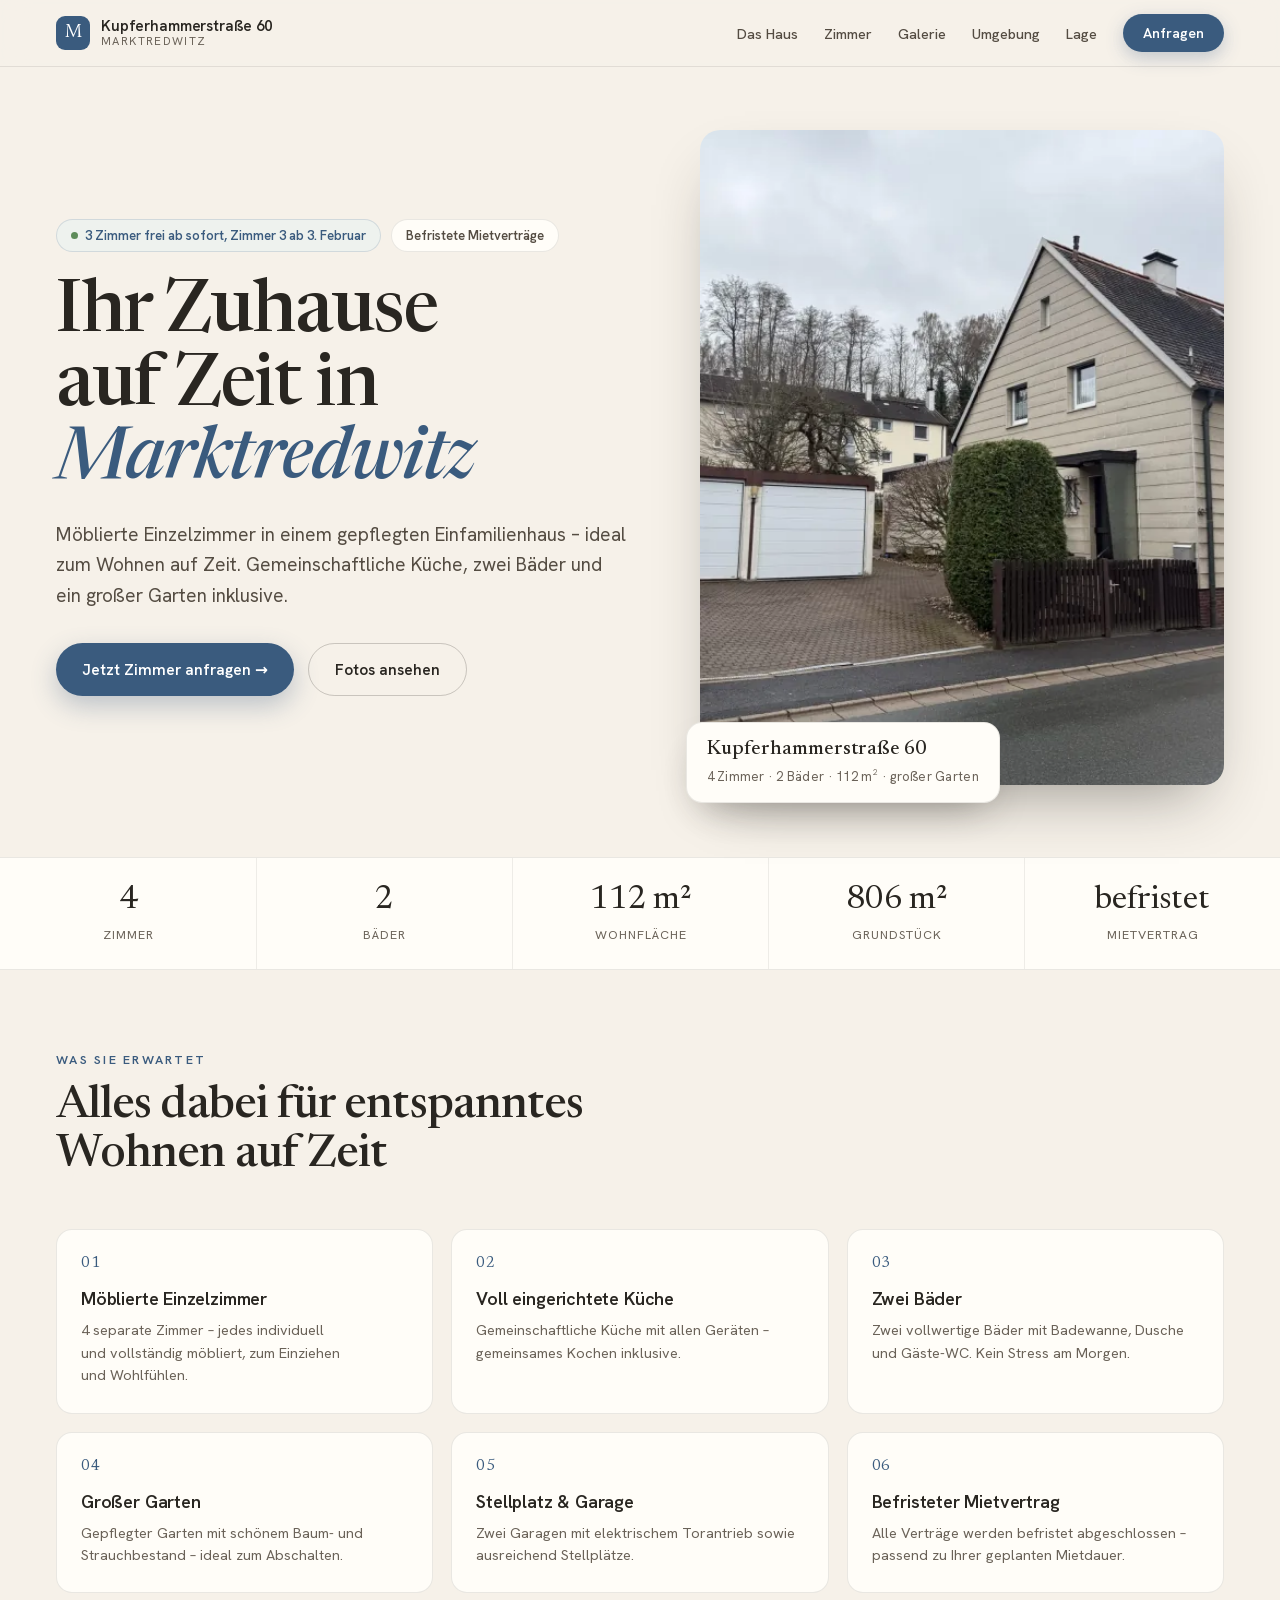
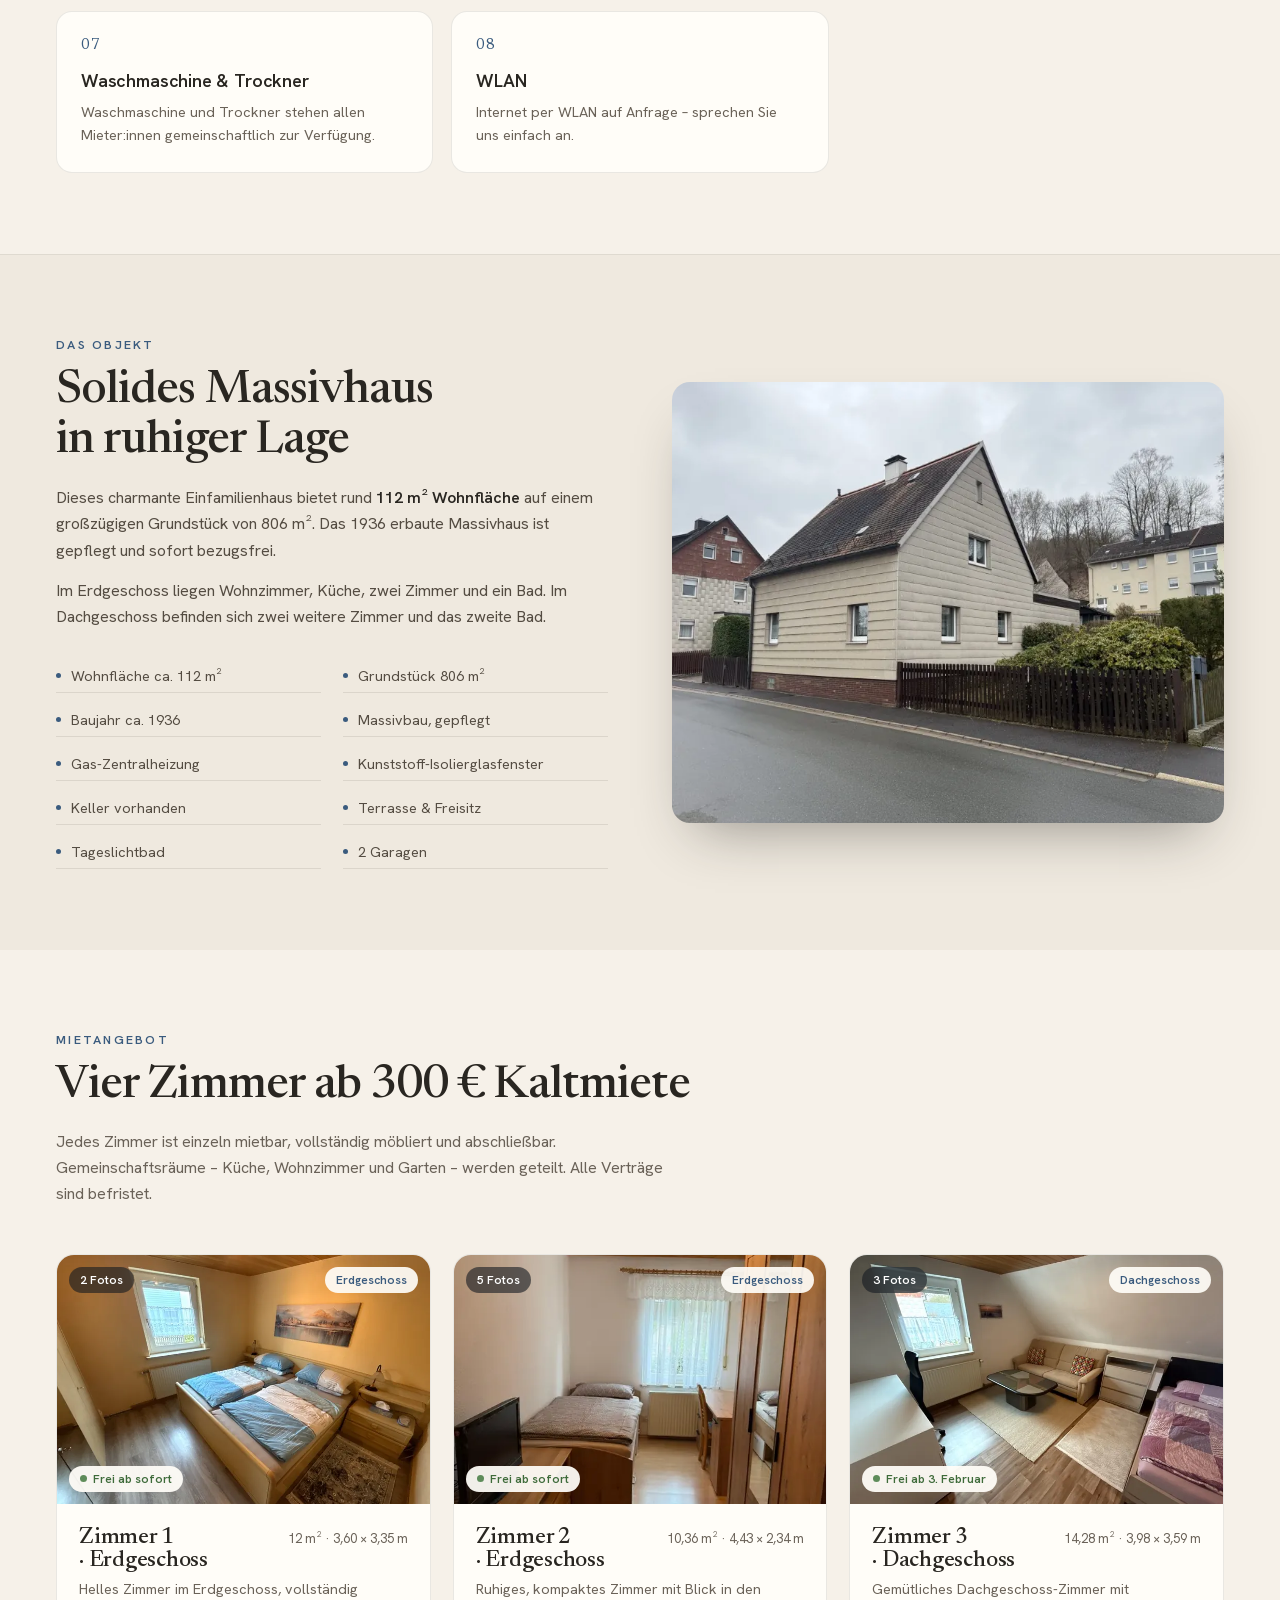
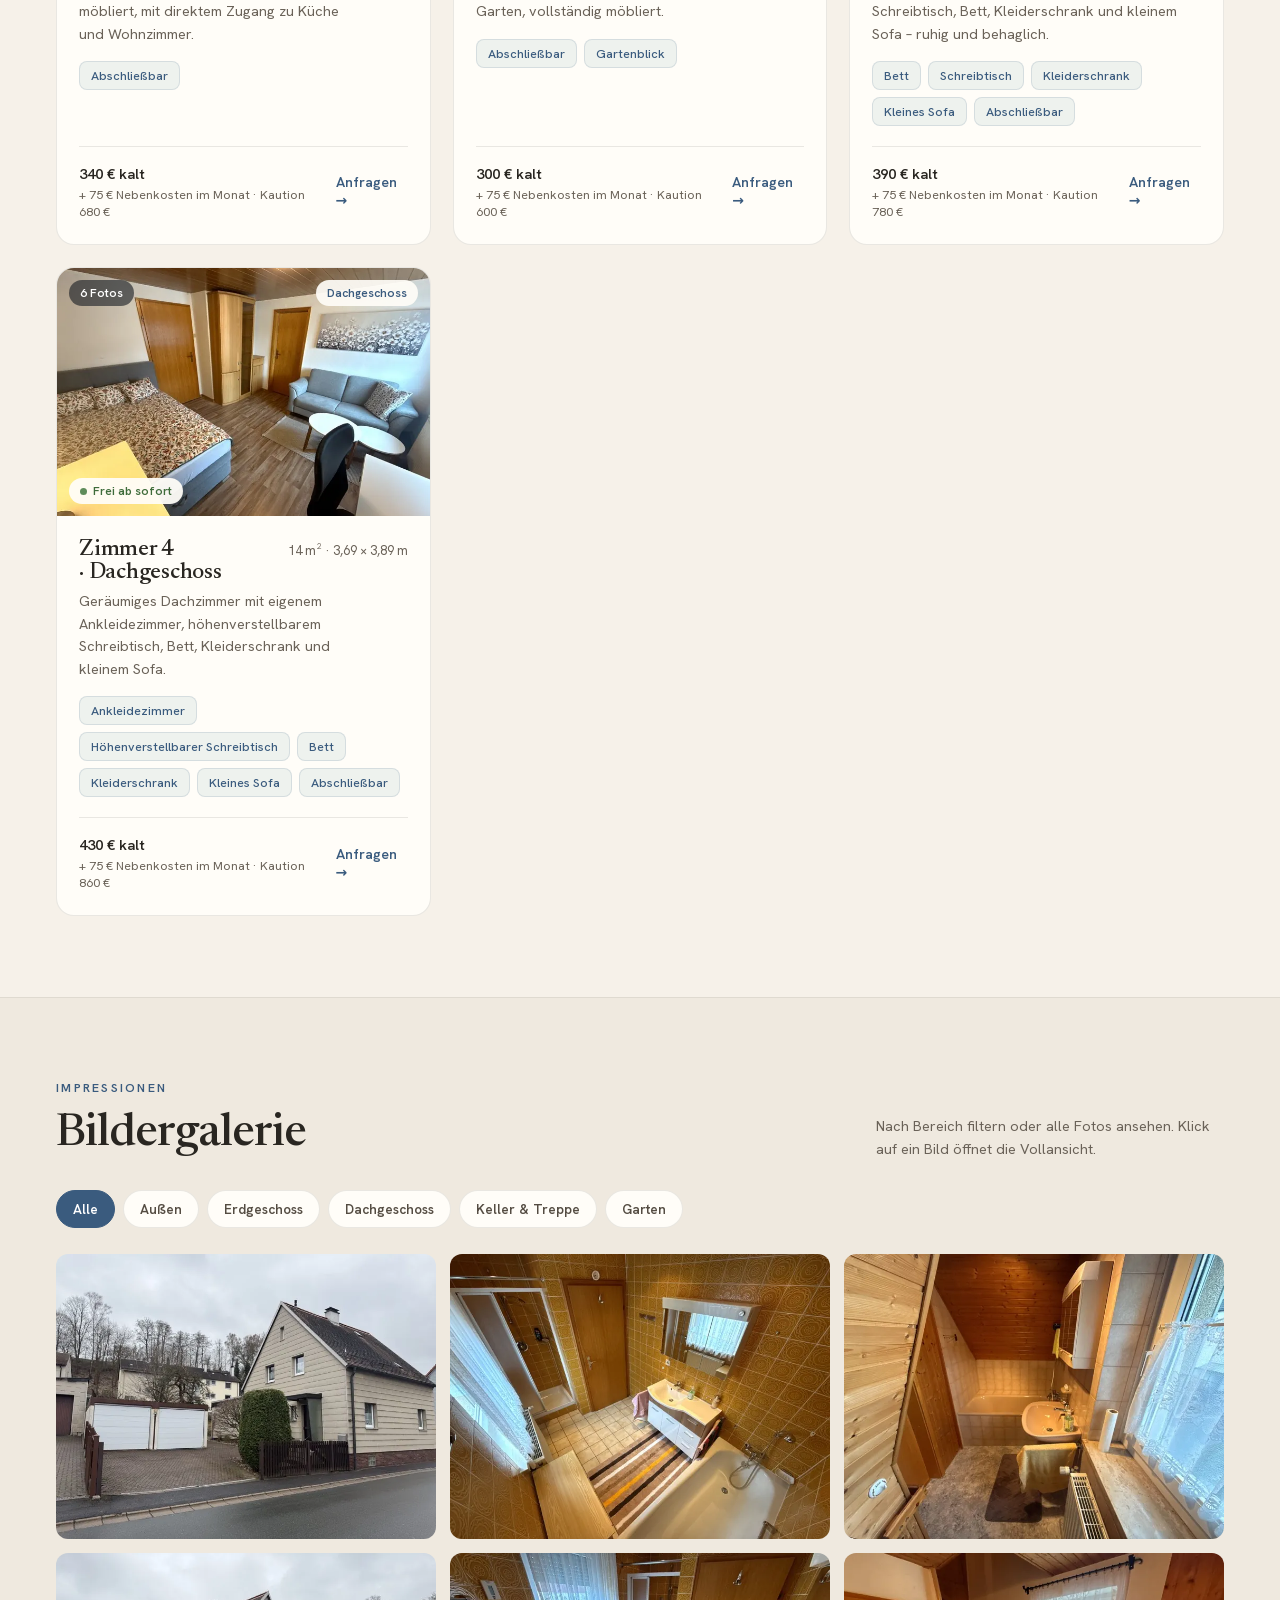
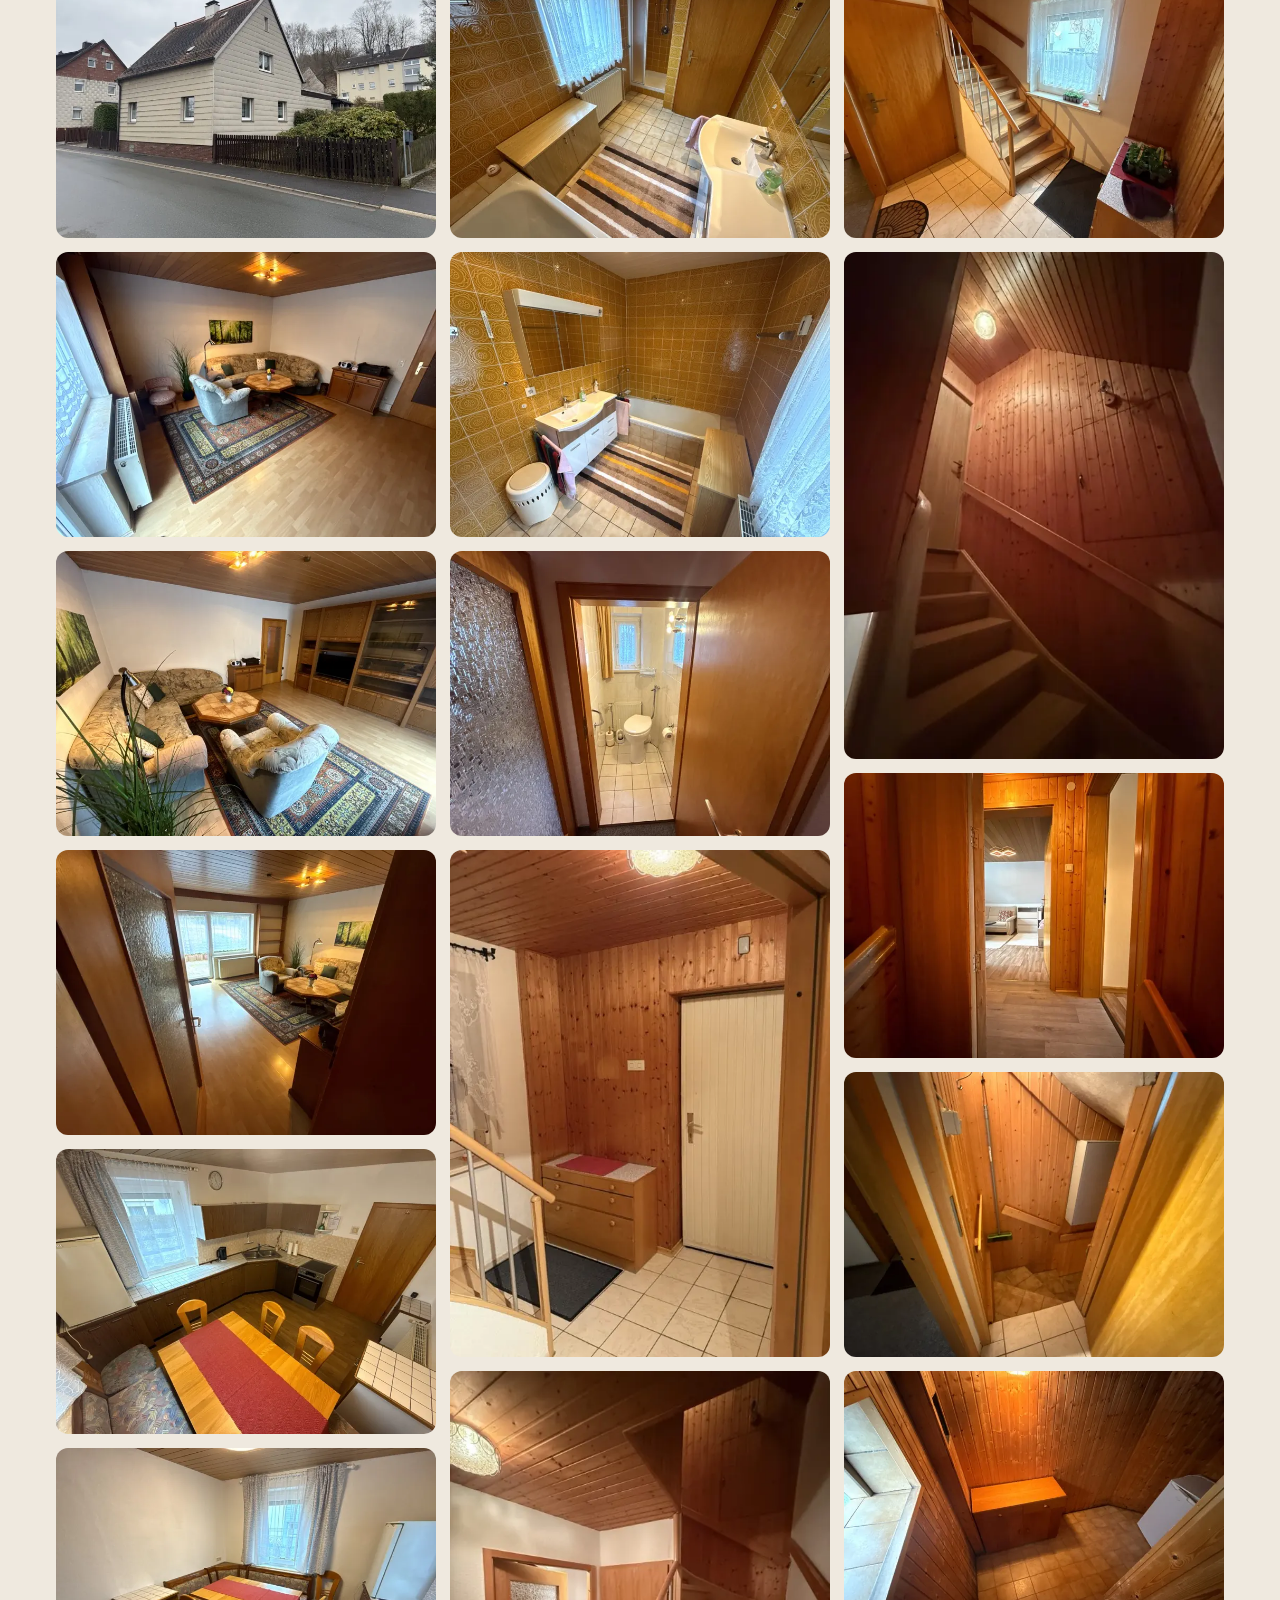
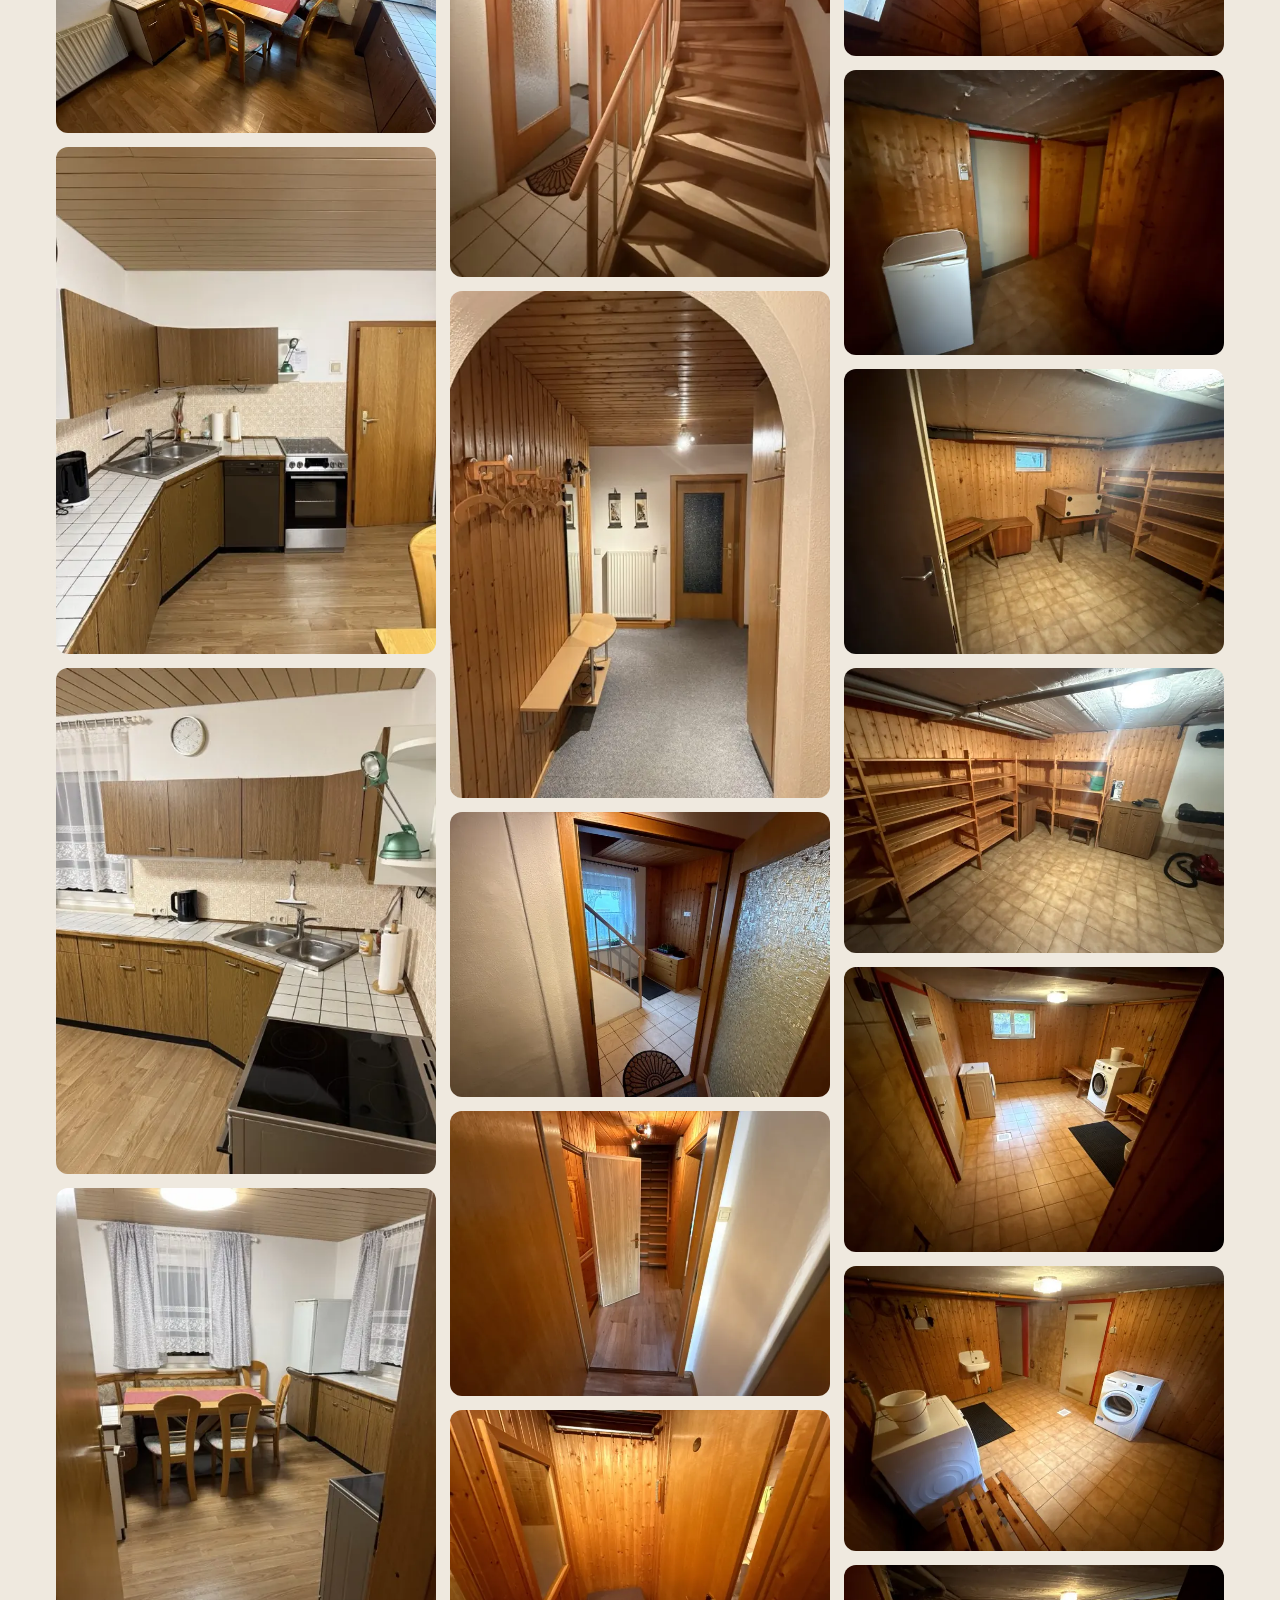
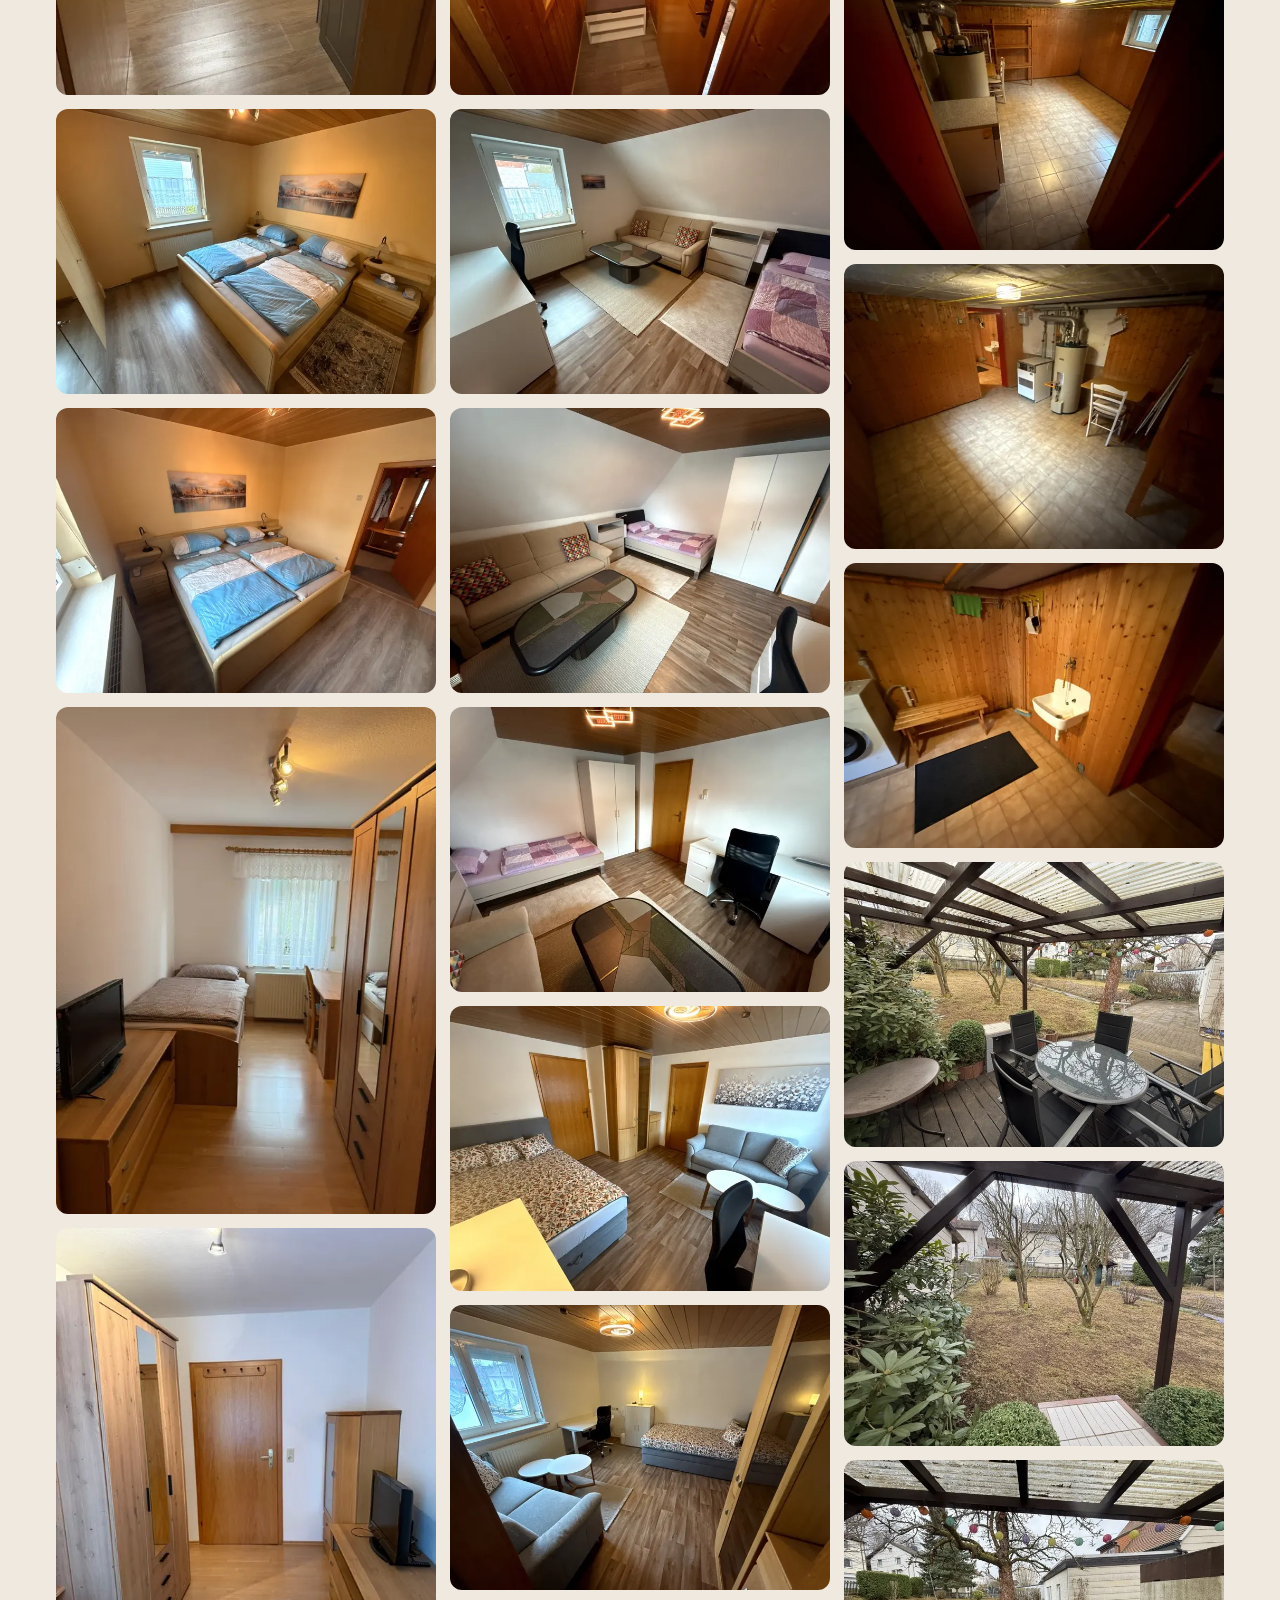
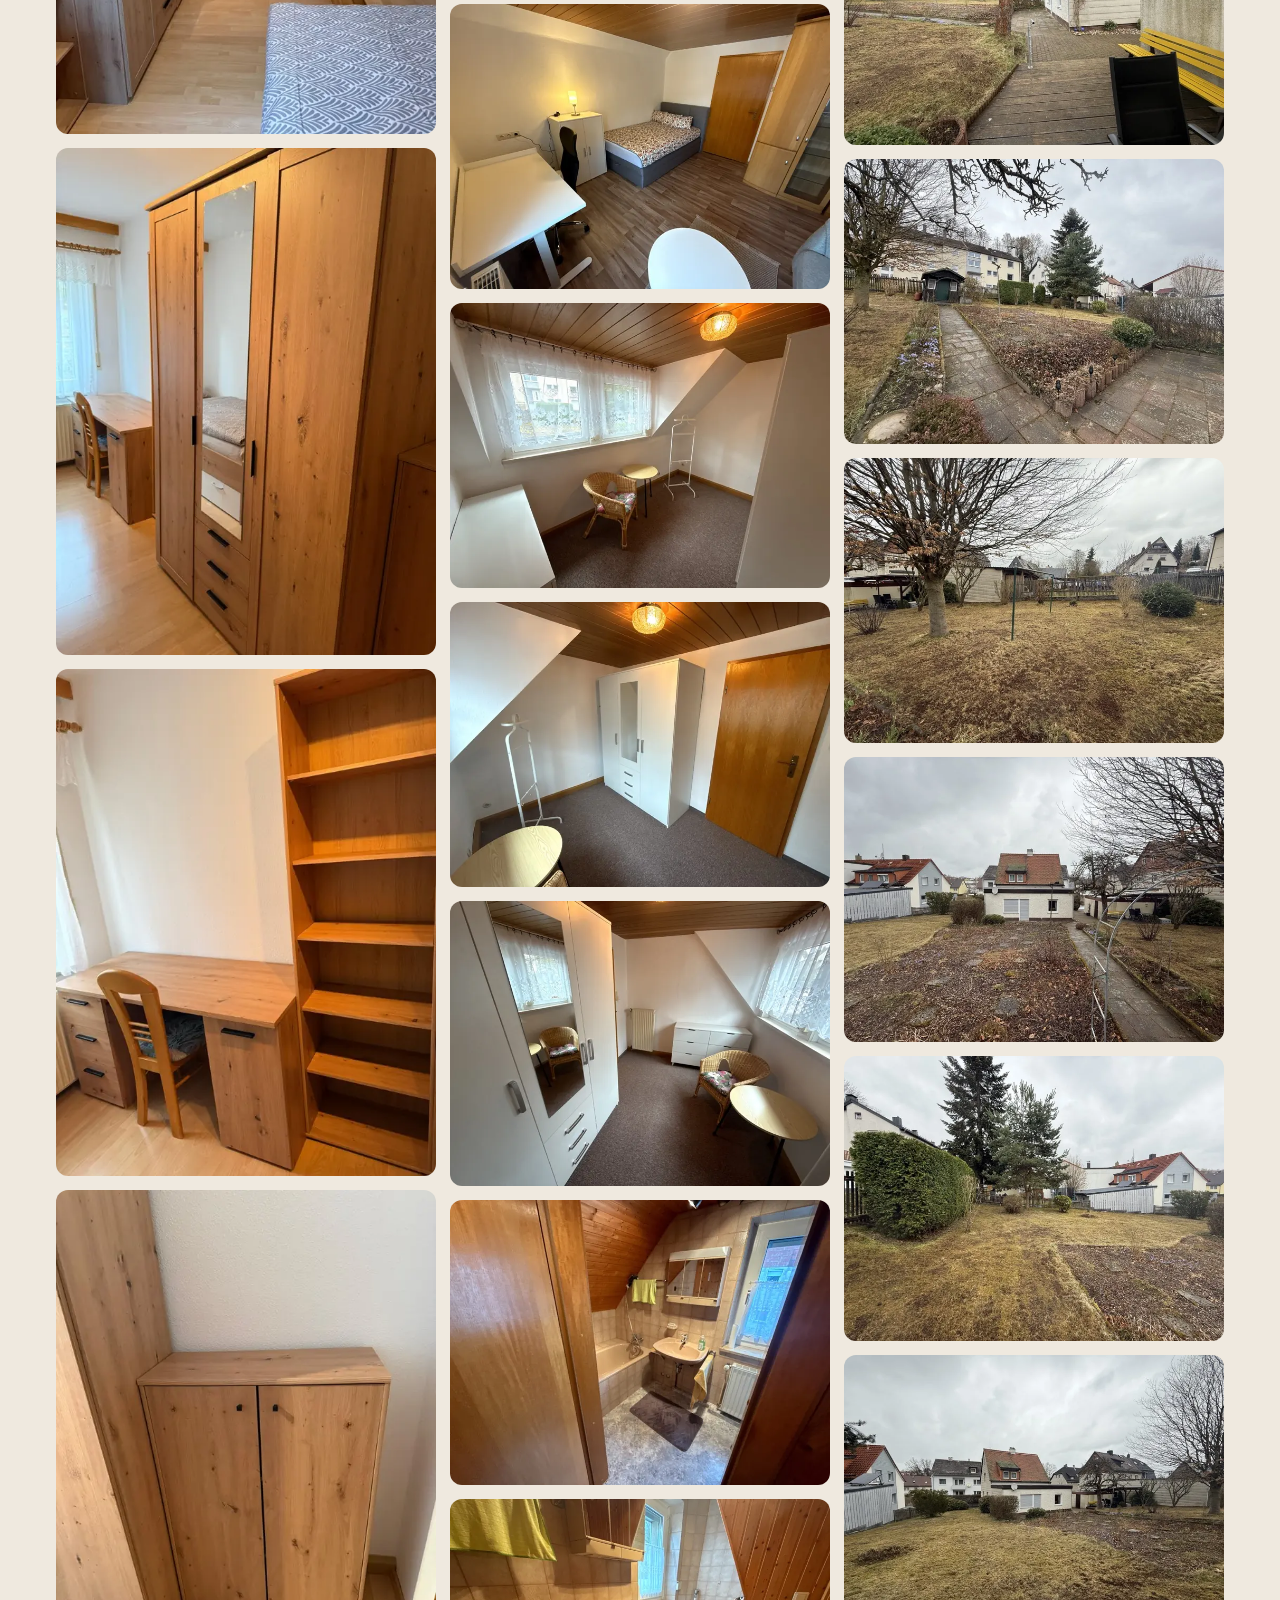
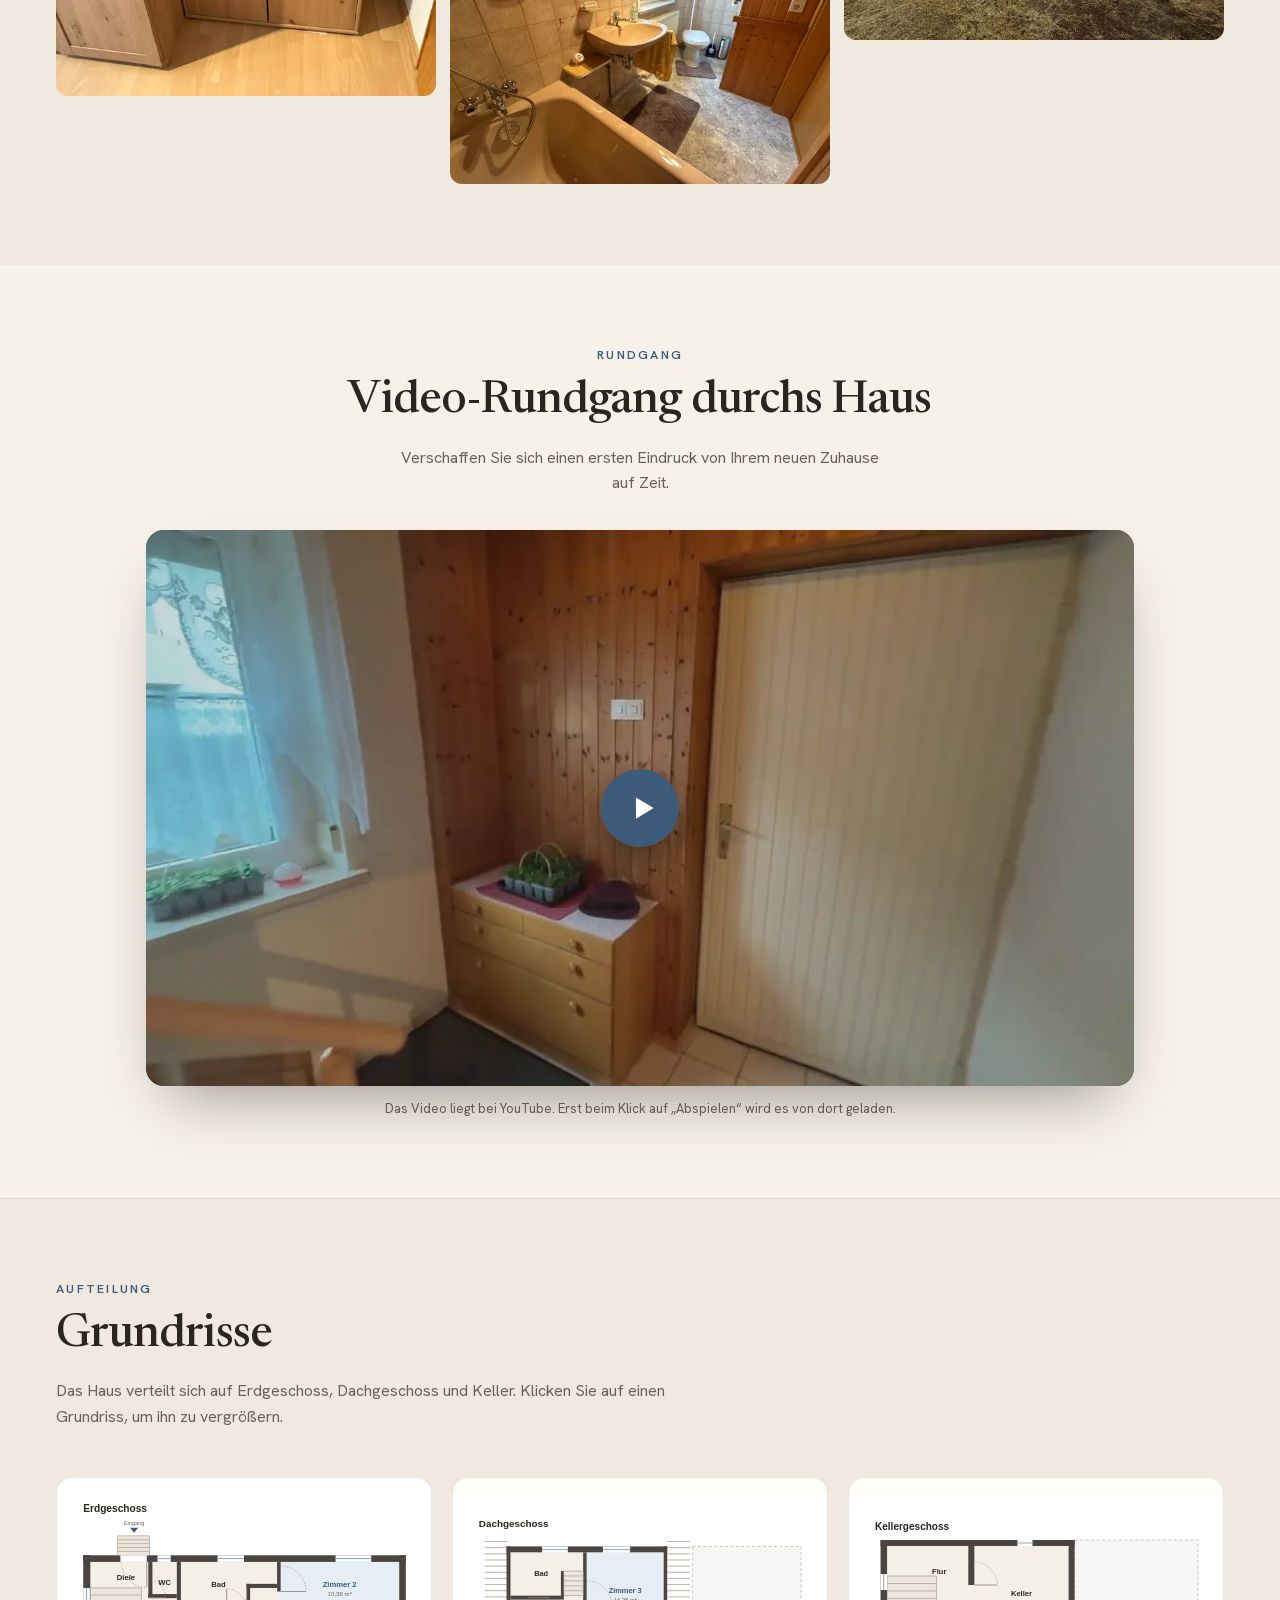
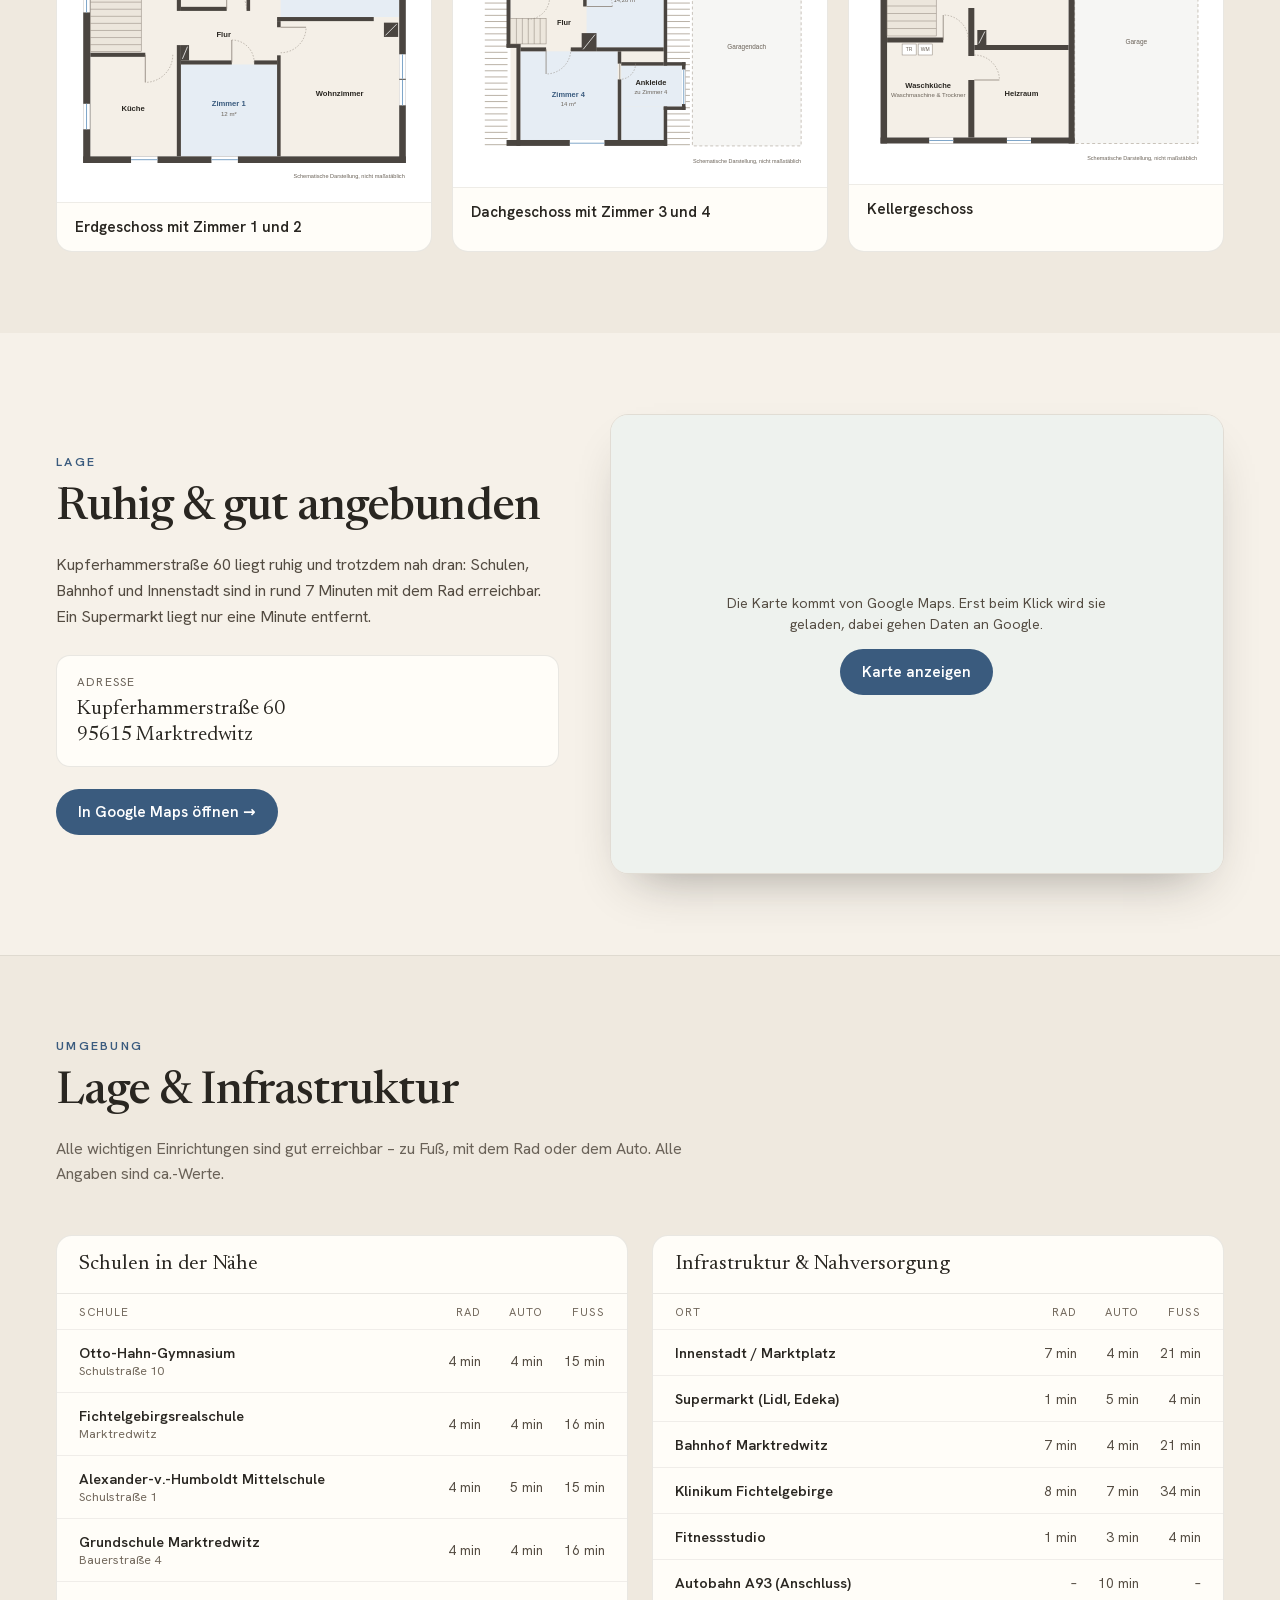
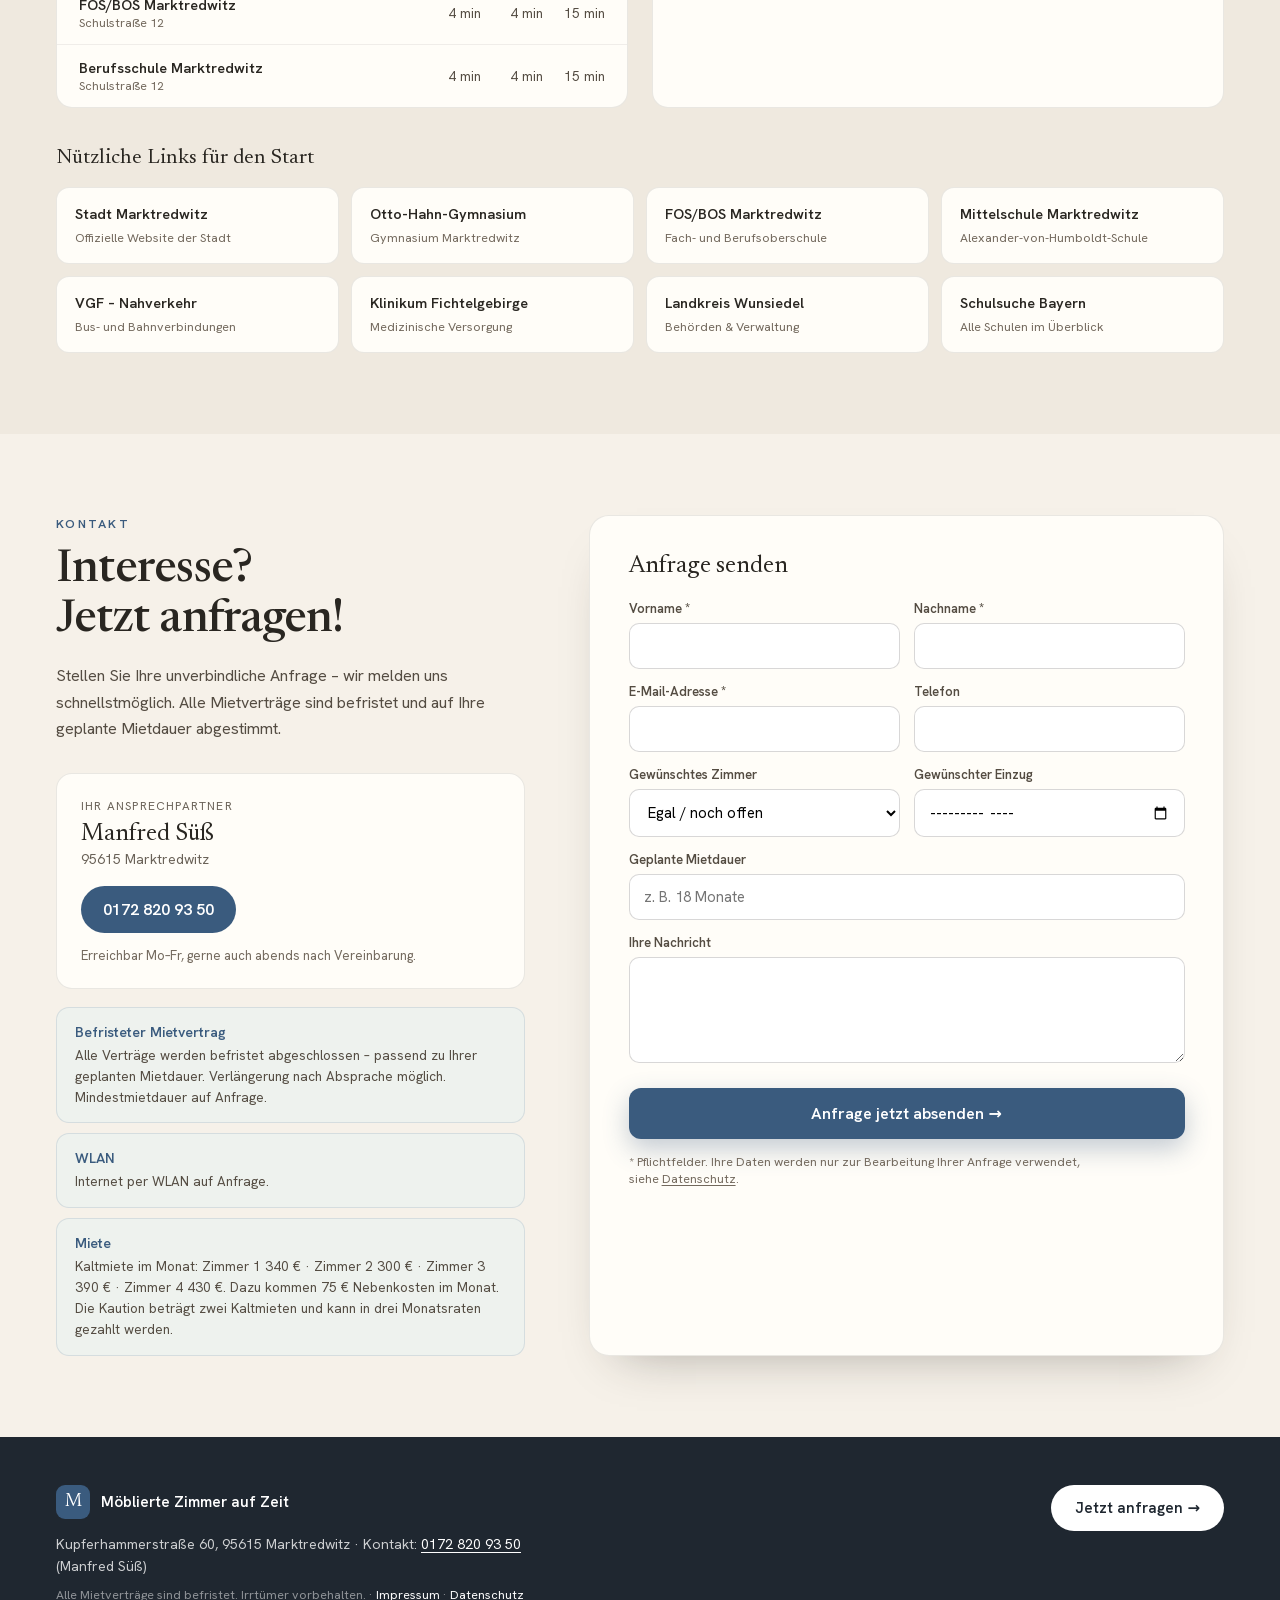
==== commit 63870c61: "Merge branch 'audit-fixes' Co-Authored-By: Claude Opus 5.5 <noreply@anthropic.com>" ====
--- a/index.html
+++ b/index.html
@@ -14,22 +14,17 @@
   <meta property="og:description" content="4 möblierte Einzelzimmer ab 300 € kalt im Haus mit Garten, Kupferhammerstraße 60. Befristete Mietverträge.">
   <meta property="og:image" content="https://zimmer.psue.de/_images/Haus/001.jpg">
   <link rel="stylesheet" href="fonts/fonts.css">
+  <link rel="stylesheet" href="tokens.css">
   <style>
-    :root{
-      --bg:#f6f1e9; --surface:#fffdf8; --surface-2:#efe9df; --surface-3:#eef2ee;
-      --ink:#292621; --ink-soft:#544c42; --muted:#6a6258; --muted-2:#94897a;
-      --accent:#3a5b7e; --accent-dark:#2b4663; --border:rgba(41,38,33,0.10);
-      --serif:'Newsreader',Georgia,serif; --sans:'Hanken Grotesk',system-ui,-apple-system,sans-serif;
-      --maxw:1280px; --pad:clamp(20px,5vw,56px); --sec:clamp(56px,9vh,104px);
-    }
+    :root{ --maxw:1280px; --pad:clamp(20px,5vw,56px); --sec:clamp(56px,9vh,104px); }
     *{ box-sizing:border-box; }
     html{ scroll-behavior:smooth; scroll-padding-top:84px; }
     body{ margin:0; background:var(--bg); color:var(--ink); font-family:var(--sans); -webkit-font-smoothing:antialiased; }
-    img{ display:block; max-width:100%; }
+    img{ display:block; max-width:100%; height:auto; }
     a{ color:inherit; text-decoration:none; }
     button{ font-family:inherit; }
-    ::selection{ background:var(--accent); color:#fff; }
-    :focus-visible{ outline:3px solid var(--accent); outline-offset:3px; }
+    p{ text-wrap:pretty; }
+    h1,h2,h3{ text-wrap:balance; }
 
     @keyframes kb{ from{ transform:scale(1.08); } to{ transform:scale(1); } }
     @keyframes fadeUp{ from{ opacity:0; transform:translateY(18px); } to{ opacity:1; transform:translateY(0); } }
@@ -38,11 +33,14 @@
 
     .wrap{ max-width:var(--maxw); margin:0 auto; }
     .eyebrow{ font-size:12.5px; letter-spacing:0.18em; text-transform:uppercase; color:var(--accent); font-weight:600; margin-bottom:14px; }
-    h2.h{ font-family:var(--serif); font-weight:500; font-size:clamp(28px,3.6vw,46px); line-height:1.08; letter-spacing:-0.02em; margin:0; }
+    h2.h{ font-family:var(--serif); font-weight:500; font-size:clamp(28px,3.6vw,46px); line-height:1.08; letter-spacing:-0.02em; margin:0 0 18px; }
+    h2.h:last-child{ margin-bottom:0; }
+    .sub{ font-size:16px; line-height:1.6; color:var(--muted); margin:0; }
 
     /* ── NAV ── */
-    .nav{ position:sticky; top:0; z-index:50; display:flex; align-items:center; justify-content:space-between; gap:24px;
-      padding:14px var(--pad); background:rgba(246,241,233,0.82); backdrop-filter:blur(14px); -webkit-backdrop-filter:blur(14px);
+    .site-head{ position:sticky; top:0; z-index:50; }
+    .nav{ display:flex; align-items:center; justify-content:space-between; gap:24px;
+      padding:14px var(--pad); background:rgb(var(--bg-rgb) / 0.82); backdrop-filter:blur(14px); -webkit-backdrop-filter:blur(14px);
       border-bottom:1px solid var(--border); }
     .brand{ display:flex; align-items:center; gap:11px; }
     .brand .mark{ display:grid; place-items:center; width:34px; height:34px; border-radius:9px; background:var(--accent); color:#fff; font-family:var(--serif); font-size:18px; line-height:1; }
@@ -53,60 +51,68 @@
     .nav-links{ display:flex; gap:26px; font-size:14.5px; font-weight:500; color:var(--ink-soft); }
     .nav-links a{ padding:4px 0; transition:color .15s ease; }
     .nav-links a:hover{ color:var(--accent); }
-    .btn-pill{ display:inline-flex; align-items:center; gap:7px; padding:10px 20px; border-radius:999px; background:var(--accent); color:#fff; font-weight:600; font-size:14px; box-shadow:0 6px 18px rgba(58,91,126,0.28); transition:transform .18s ease, box-shadow .18s ease; }
-    .btn-pill:hover{ transform:translateY(-1px); box-shadow:0 10px 26px rgba(58,91,126,0.36); }
+    .btn-pill{ display:inline-flex; align-items:center; gap:7px; padding:10px 20px; border-radius:999px; background:var(--accent); color:#fff; font-weight:600; font-size:14px; box-shadow:0 6px 18px rgb(var(--accent-rgb) / 0.28); transition:transform .18s ease, box-shadow .18s ease; }
+    .btn-pill:hover{ transform:translateY(-1px); box-shadow:0 10px 26px rgb(var(--accent-rgb) / 0.36); }
     .nav-toggle{ display:none; width:42px; height:42px; border:1px solid var(--border); border-radius:11px; background:var(--surface); cursor:pointer; align-items:center; justify-content:center; }
     .nav-toggle span{ position:relative; width:18px; height:2px; background:var(--ink); border-radius:2px; }
     .nav-toggle span::before,.nav-toggle span::after{ content:""; position:absolute; left:0; width:18px; height:2px; background:var(--ink); border-radius:2px; }
+    .nav-toggle span{ transition:background .15s ease; }
+    .nav-toggle span::before,.nav-toggle span::after{ transition:transform .2s cubic-bezier(.2,.7,.2,1), top .2s cubic-bezier(.2,.7,.2,1); }
     .nav-toggle span::before{ top:-6px; } .nav-toggle span::after{ top:6px; }
-    .mobile-menu{ display:none; flex-direction:column; gap:4px; padding:8px var(--pad) 18px; background:rgba(246,241,233,0.97); backdrop-filter:blur(14px); border-bottom:1px solid var(--border); position:sticky; top:67px; z-index:49; }
+    .nav-toggle[aria-expanded="true"] span{ background:transparent; }
+    .nav-toggle[aria-expanded="true"] span::before{ top:0; transform:rotate(45deg); }
+    .nav-toggle[aria-expanded="true"] span::after{ top:0; transform:rotate(-45deg); }
+    .skip{ position:absolute; left:16px; top:-60px; z-index:200; padding:12px 18px; border-radius:10px; background:var(--accent); color:#fff; font-weight:600; font-size:15px; }
+    .skip:focus{ top:12px; }
+    .mobile-menu{ display:none; flex-direction:column; gap:4px; padding:8px var(--pad) 18px; background:rgb(var(--bg-rgb) / 0.97); backdrop-filter:blur(14px); border-bottom:1px solid var(--border); }
     .mobile-menu.open{ display:flex; }
     .mobile-menu a{ padding:12px 4px; font-size:16px; font-weight:500; color:var(--ink-soft); border-bottom:1px solid var(--border); }
 
     /* ── BUTTONS ── */
-    .cta{ display:inline-flex; align-items:center; gap:9px; padding:15px 26px; border-radius:999px; background:var(--accent); color:#fff; font-weight:600; font-size:15.5px; box-shadow:0 10px 26px rgba(58,91,126,0.30); transition:transform .18s ease, box-shadow .18s ease, background .18s ease; }
-    .cta:hover{ transform:translateY(-2px); box-shadow:0 16px 34px rgba(58,91,126,0.4); background:var(--accent-dark); }
-    .cta-ghost{ display:inline-flex; align-items:center; gap:9px; padding:15px 26px; border-radius:999px; background:transparent; border:1px solid rgba(41,38,33,0.22); color:var(--ink); font-weight:600; font-size:15.5px; transition:background .18s ease, border-color .18s ease; }
-    .cta-ghost:hover{ background:var(--surface); border-color:rgba(41,38,33,0.38); }
+    .cta{ display:inline-flex; align-items:center; gap:9px; padding:15px 26px; border-radius:999px; background:var(--accent); color:#fff; font-weight:600; font-size:15.5px; box-shadow:0 10px 26px rgb(var(--accent-rgb) / 0.30); transition:transform .18s ease, box-shadow .18s ease, background .18s ease; }
+    .cta:hover{ transform:translateY(-2px); box-shadow:0 16px 34px rgb(var(--accent-rgb) / 0.4); background:var(--accent-dark); }
+    .cta-ghost{ display:inline-flex; align-items:center; gap:9px; padding:15px 26px; border-radius:999px; background:transparent; border:1px solid rgb(var(--ink-rgb) / 0.22); color:var(--ink); font-weight:600; font-size:15.5px; transition:background .18s ease, border-color .18s ease; }
+    .cta-ghost:hover{ background:var(--surface); border-color:rgb(var(--ink-rgb) / 0.38); }
     .cta-sm{ display:inline-flex; align-items:center; gap:9px; padding:13px 22px; border-radius:999px; background:var(--accent); color:#fff; font-weight:600; font-size:15px; transition:background .18s ease; }
     .cta-sm:hover{ background:var(--accent-dark); }
+    .cta-tel{ font-size:16px; font-variant-numeric:tabular-nums; }
 
     /* ── HERO ── */
     .hero{ display:grid; grid-template-columns:1.05fr 0.95fr; gap:clamp(28px,5vw,72px); align-items:center; max-width:var(--maxw); margin:0 auto; padding:clamp(40px,7vh,84px) var(--pad) clamp(48px,8vh,96px); }
     .hero-copy{ animation:fadeUp .7s ease both; }
     .badges{ display:flex; flex-wrap:wrap; gap:10px; margin-bottom:26px; }
-    .badge{ display:inline-flex; align-items:center; gap:7px; padding:7px 14px; border-radius:999px; background:var(--surface-3); border:1px solid rgba(58,91,126,0.16); font-size:13px; font-weight:600; color:var(--accent); }
+    .badge{ display:inline-flex; align-items:center; gap:7px; padding:7px 14px; border-radius:999px; background:var(--surface-3); border:1px solid rgb(var(--accent-rgb) / 0.16); font-size:13px; font-weight:600; color:var(--accent); }
     .badge.alt{ background:var(--surface); border-color:var(--border); color:var(--ink-soft); }
-    .dot{ width:7px; height:7px; border-radius:50%; background:#5e8c5a; }
+    .dot{ width:7px; height:7px; border-radius:50%; background:var(--ok); }
     .hero h1{ font-family:var(--serif); font-weight:500; font-size:clamp(38px,5.6vw,74px); line-height:1.02; letter-spacing:-0.02em; margin:0 0 22px; }
     .hero h1 em{ font-style:italic; color:var(--accent); }
     .hero p.lead{ font-size:clamp(16px,1.5vw,19px); line-height:1.6; color:var(--ink-soft); max-width:30em; margin:0 0 32px; }
     .hero-actions{ display:flex; flex-wrap:wrap; gap:14px; }
     .hero-media{ position:relative; animation:fadeUp .8s .1s ease both; }
-    .hero-media figure{ margin:0; position:relative; aspect-ratio:4/5; border-radius:20px; overflow:hidden; box-shadow:0 30px 60px -24px rgba(41,38,33,0.45); }
+    .hero-media figure{ margin:0; position:relative; aspect-ratio:4/5; border-radius:20px; overflow:hidden; box-shadow:0 30px 60px -24px rgb(var(--ink-rgb) / 0.45); }
     .hero-media img{ width:100%; height:100%; object-fit:cover; animation:kb 6s ease-out both; }
-    .hero-card{ position:absolute; left:-14px; bottom:-18px; background:var(--surface); border:1px solid var(--border); border-radius:16px; padding:16px 20px; box-shadow:0 18px 40px -16px rgba(41,38,33,0.4); }
+    .hero-card{ position:absolute; left:-14px; bottom:-18px; background:var(--surface); border:1px solid var(--border); border-radius:16px; padding:16px 20px; box-shadow:0 18px 40px -16px rgb(var(--ink-rgb) / 0.4); }
     .hero-card b{ display:block; font-family:var(--serif); font-weight:500; font-size:20px; line-height:1; margin-bottom:6px; }
     .hero-card span{ font-size:13px; color:var(--muted); letter-spacing:0.02em; }
 
     /* ── STATS ── */
     .stats{ border-top:1px solid var(--border); border-bottom:1px solid var(--border); background:var(--surface); }
     .stats-grid{ max-width:var(--maxw); margin:0 auto; display:grid; grid-template-columns:repeat(5,1fr); }
-    .stat{ padding:26px clamp(14px,2vw,28px); text-align:center; border-left:1px solid rgba(41,38,33,0.08); }
+    .stat{ padding:26px clamp(14px,2vw,28px); text-align:center; border-left:1px solid rgb(var(--ink-rgb) / 0.08); }
     .stat:first-child{ border-left:0; }
     .stat .v{ font-family:var(--serif); font-size:clamp(24px,2.6vw,34px); line-height:1; letter-spacing:-0.01em; }
     .stat .l{ font-size:12.5px; letter-spacing:0.08em; text-transform:uppercase; color:var(--muted); margin-top:8px; }
 
     /* ── SECTIONS ── */
     section.pad{ max-width:var(--maxw); margin:0 auto; padding:var(--sec) var(--pad); }
-    .tinted{ background:var(--surface-2); border-top:1px solid rgba(41,38,33,0.08); }
+    .tinted{ background:var(--surface-2); border-top:1px solid rgb(var(--ink-rgb) / 0.08); }
     .tinted .inner{ max-width:var(--maxw); margin:0 auto; padding:var(--sec) var(--pad); }
-    .head-block{ max-width:38em; margin-bottom:48px; }
+    .head-block{ max-width:40em; margin-bottom:48px; }
 
     /* ── FEATURES ── */
     .feat-grid{ display:grid; grid-template-columns:repeat(auto-fill,minmax(280px,1fr)); gap:18px; }
     .feat{ background:var(--surface); border:1px solid var(--border); border-radius:16px; padding:26px 24px; transition:transform .2s ease, box-shadow .2s ease; }
-    .feat:hover{ transform:translateY(-3px); box-shadow:0 16px 32px -18px rgba(41,38,33,0.35); }
+    .feat:hover{ transform:translateY(-3px); box-shadow:0 16px 32px -18px rgb(var(--ink-rgb) / 0.35); }
     .feat .num{ font-family:var(--serif); font-size:15px; color:var(--accent); margin-bottom:16px; letter-spacing:0.04em; }
     .feat h3{ font-size:18px; font-weight:600; letter-spacing:-0.01em; margin:0 0 9px; }
     .feat p{ font-size:14.5px; line-height:1.55; color:var(--muted); margin:0; }
@@ -115,22 +121,22 @@
     .split{ display:grid; grid-template-columns:1fr 1fr; gap:clamp(32px,5vw,72px); align-items:center; }
     .split p{ font-size:16px; line-height:1.65; color:var(--ink-soft); margin:0 0 14px; }
     .split strong{ font-weight:600; color:var(--ink); }
-    .specs{ display:grid; grid-template-columns:1fr 1fr; gap:10px 22px; margin-top:8px; }
-    .spec{ display:flex; align-items:center; gap:10px; font-size:14.5px; color:#3f3a33; padding:7px 0; border-bottom:1px solid var(--border); }
+    .specs{ display:grid; grid-template-columns:1fr 1fr; gap:10px 22px; margin-top:28px; }
+    .spec{ display:flex; align-items:center; gap:10px; font-size:14.5px; color:var(--ink-soft); padding:7px 0; border-bottom:1px solid var(--border); }
     .spec .pt{ width:5px; height:5px; border-radius:50%; background:var(--accent); flex:none; }
-    .photo{ margin:0; aspect-ratio:5/4; border-radius:18px; overflow:hidden; box-shadow:0 28px 54px -24px rgba(41,38,33,0.45); }
+    .photo{ margin:0; aspect-ratio:5/4; border-radius:18px; overflow:hidden; box-shadow:0 28px 54px -24px rgb(var(--ink-rgb) / 0.45); }
     .photo img{ width:100%; height:100%; object-fit:cover; }
 
     /* ── ZIMMER ── */
     .room-grid{ display:grid; grid-template-columns:repeat(auto-fill,minmax(300px,1fr)); gap:22px; }
     .room{ background:var(--surface); border:1px solid var(--border); border-radius:18px; overflow:hidden; display:flex; flex-direction:column; transition:transform .2s ease, box-shadow .2s ease; }
-    .room:hover{ transform:translateY(-3px); box-shadow:0 22px 44px -22px rgba(41,38,33,0.4); }
-    .room-cover{ position:relative; border:0; padding:0; cursor:pointer; display:block; background:#e6ddcd; aspect-ratio:3/2; overflow:hidden; width:100%; }
+    .room:hover{ transform:translateY(-3px); box-shadow:0 22px 44px -22px rgb(var(--ink-rgb) / 0.4); }
+    .room-cover{ position:relative; border:0; padding:0; cursor:pointer; display:block; background:var(--photo-bg); aspect-ratio:3/2; overflow:hidden; width:100%; }
     .room-cover img{ width:100%; height:100%; object-fit:cover; transition:transform .4s ease; }
     .room-cover:hover img{ transform:scale(1.05); }
     .room-cover .tagimg{ position:absolute; top:12px; left:12px; padding:5px 11px; border-radius:999px; background:rgba(20,26,32,0.6); backdrop-filter:blur(6px); color:#fff; font-size:12px; font-weight:600; }
-    .room-cover .tagfree{ position:absolute; bottom:12px; left:12px; display:inline-flex; align-items:center; gap:6px; padding:5px 11px; border-radius:999px; background:rgba(255,253,248,0.94); color:#3e6b3a; font-size:12px; font-weight:600; }
-    .room-cover .tagfree::before{ content:""; width:7px; height:7px; border-radius:50%; background:#5e8c5a; }
+    .room-cover .tagfree{ position:absolute; bottom:12px; left:12px; display:inline-flex; align-items:center; gap:6px; padding:5px 11px; border-radius:999px; background:rgba(255,253,248,0.94); color:var(--ok-ink); font-size:12px; font-weight:600; }
+    .room-cover .tagfree::before{ content:""; width:7px; height:7px; border-radius:50%; background:var(--ok); }
     .room-cover .tagfloor{ position:absolute; top:12px; right:12px; padding:5px 11px; border-radius:999px; background:rgba(255,253,248,0.92); color:var(--accent); font-size:12px; font-weight:600; }
     .room-body{ padding:22px 22px 24px; display:flex; flex-direction:column; flex:1; }
     .room-title{ display:flex; align-items:baseline; justify-content:space-between; gap:12px; margin-bottom:6px; }
@@ -138,41 +144,43 @@
     .room-title span{ font-size:13px; color:var(--muted); white-space:nowrap; }
     .room-body p{ font-size:14.5px; line-height:1.55; color:var(--muted); margin:0 0 16px; }
     .chips{ display:flex; flex-wrap:wrap; gap:7px; margin-bottom:20px; }
-    .chip{ padding:5px 11px; border-radius:8px; background:var(--surface-3); border:1px solid rgba(58,91,126,0.14); font-size:12.5px; font-weight:500; color:var(--accent); }
+    .chip{ padding:5px 11px; border-radius:8px; background:var(--surface-3); border:1px solid rgb(var(--accent-rgb) / 0.14); font-size:12.5px; font-weight:500; color:var(--accent); }
     .room-foot{ margin-top:auto; display:flex; align-items:center; justify-content:space-between; gap:12px; padding-top:16px; border-top:1px solid var(--border); }
     .room-foot b{ font-weight:600; font-size:14.5px; }
     .room-foot .nk{ display:block; font-size:12.5px; color:var(--muted); margin-top:2px; }
-    .room-foot a{ font-size:14px; font-weight:600; color:var(--accent); }
+    .room-foot a{ padding:10px 0; font-size:14px; font-weight:600; color:var(--accent); }
     .room-foot a:hover{ color:var(--accent-dark); }
 
     /* ── GALERIE ── */
     .gal-head{ display:flex; flex-wrap:wrap; align-items:flex-end; justify-content:space-between; gap:20px; margin-bottom:30px; }
+    .gal-note{ font-size:14.5px; line-height:1.55; color:var(--muted); max-width:24em; margin:0; }
     .filters{ display:flex; flex-wrap:wrap; gap:8px; margin-bottom:26px; }
     .filter{ padding:9px 16px; border-radius:999px; cursor:pointer; font-size:13.5px; font-weight:600; transition:all .15s ease; border:1px solid var(--border); background:var(--surface); color:var(--ink-soft); }
     .filter.active{ border-color:var(--accent); background:var(--accent); color:#fff; }
     .masonry{ columns:3 280px; column-gap:14px; }
-    .masonry button{ display:block; width:100%; margin:0 0 14px; padding:0; border:0; border-radius:12px; overflow:hidden; cursor:pointer; background:#e6ddcd; break-inside:avoid; position:relative; }
+    .masonry button{ display:block; width:100%; margin:0 0 14px; padding:0; border:0; border-radius:12px; overflow:hidden; cursor:pointer; background:var(--photo-bg); break-inside:avoid; position:relative; }
     .masonry img{ width:100%; display:block; transition:transform .4s ease; }
     .masonry button:hover img{ transform:scale(1.04); }
 
     /* ── VIDEO ── */
     .video-wrap{ max-width:1100px; margin:0 auto; padding:var(--sec) var(--pad); text-align:center; }
-    .video-frame{ position:relative; aspect-ratio:16/9; border-radius:18px; overflow:hidden; box-shadow:0 30px 60px -26px rgba(41,38,33,0.5); }
+    .video-wrap .sub{ max-width:32em; margin:0 auto 34px; }
+    .video-frame{ position:relative; aspect-ratio:16/9; border-radius:18px; overflow:hidden; box-shadow:0 30px 60px -26px rgb(var(--ink-rgb) / 0.5); }
     .video-frame iframe{ position:absolute; inset:0; width:100%; height:100%; border:0; }
-    .video-play{ position:absolute; inset:0; width:100%; height:100%; padding:0; border:0; cursor:pointer; background:#1a2128; }
+    .video-play{ position:absolute; inset:0; width:100%; height:100%; padding:0; border:0; cursor:pointer; background:var(--night); }
     .video-play img{ width:100%; height:100%; object-fit:cover; opacity:0.82; }
     .play-ring{ position:absolute; inset:0; display:grid; place-items:center; }
-    .play-ring > span{ display:grid; place-items:center; width:78px; height:78px; border-radius:50%; background:rgba(58,91,126,0.94); box-shadow:0 12px 30px rgba(0,0,0,0.4); transition:transform .2s ease; }
+    .play-ring > span{ display:grid; place-items:center; width:78px; height:78px; border-radius:50%; background:rgb(var(--accent-rgb) / 0.94); box-shadow:0 12px 30px rgba(0,0,0,0.4); transition:transform .2s ease; }
     .video-play:hover .play-ring > span{ transform:scale(1.07); }
     .play-ring svg{ display:block; width:34px; height:34px; margin-left:5px; }
 
     /* ── GRUNDRISSE ── */
     .fp-grid{ display:grid; grid-template-columns:repeat(auto-fit,minmax(260px,1fr)); gap:20px; }
     .fp{ background:var(--surface); border:1px solid var(--border); border-radius:16px; overflow:hidden; cursor:pointer; padding:0; text-align:left; transition:box-shadow .2s ease; width:100%; }
-    .fp:hover{ box-shadow:0 18px 38px -20px rgba(41,38,33,0.4); }
-    .fp .img{ background:#fff; padding:14px; }
+    .fp:hover{ box-shadow:0 18px 38px -20px rgb(var(--ink-rgb) / 0.4); }
+    .fp .img{ display:block; background:var(--field); padding:14px; }
     .fp .img img{ width:100%; height:auto; object-fit:contain; }
-    .fp .lbl{ padding:14px 18px; border-top:1px solid rgba(41,38,33,0.08); font-weight:600; font-size:15px; }
+    .fp .lbl{ display:block; color:var(--ink); padding:14px 18px; border-top:1px solid rgb(var(--ink-rgb) / 0.08); font-weight:600; font-size:15px; }
 
     /* ── LAGE ── */
     .lage{ display:grid; grid-template-columns:0.9fr 1.1fr; gap:clamp(28px,4vw,56px); align-items:center; }
@@ -180,7 +188,7 @@
     .addr-card{ background:var(--surface); border:1px solid var(--border); border-radius:14px; padding:18px 20px; margin-bottom:22px; }
     .addr-card .k{ font-size:12px; letter-spacing:0.1em; text-transform:uppercase; color:var(--muted); margin-bottom:6px; }
     .addr-card .v{ font-family:var(--serif); font-size:20px; line-height:1.3; }
-    .map{ aspect-ratio:4/3; border-radius:18px; overflow:hidden; border:1px solid var(--border); box-shadow:0 24px 50px -26px rgba(41,38,33,0.45); }
+    .map{ aspect-ratio:4/3; border-radius:18px; overflow:hidden; border:1px solid var(--border); box-shadow:0 24px 50px -26px rgb(var(--ink-rgb) / 0.45); }
     .map iframe{ width:100%; height:100%; border:0; }
     .map-consent{ width:100%; height:100%; display:flex; flex-direction:column; align-items:center; justify-content:center; gap:14px; padding:24px; text-align:center; background:var(--surface-3); }
     .map-consent p{ font-size:14px; line-height:1.5; color:var(--ink-soft); max-width:30em; margin:0; }
@@ -190,21 +198,23 @@
     /* ── UMGEBUNG ── */
     .umg-grid{ display:grid; grid-template-columns:1fr 1fr; gap:24px; margin-bottom:40px; }
     .table-card{ background:var(--surface); border:1px solid var(--border); border-radius:16px; overflow:hidden; }
-    .table-card .tt{ padding:18px 22px; border-bottom:1px solid var(--border); font-family:var(--serif); font-size:21px; }
-    .table-head{ display:flex; padding:10px 22px; font-size:11.5px; letter-spacing:0.08em; text-transform:uppercase; color:var(--muted-2); border-bottom:1px solid rgba(41,38,33,0.07); }
-    .table-row{ display:flex; align-items:center; padding:13px 22px; border-bottom:1px solid rgba(41,38,33,0.07); }
-    .table-row:last-child{ border-bottom:0; }
-    .table-row .name{ flex:1; min-width:0; }
-    .table-row .name a{ font-weight:600; font-size:14.5px; }
-    .table-row .name a:hover{ color:var(--accent); }
-    .table-row .name b{ font-weight:600; font-size:14.5px; }
-    .table-row .name small{ display:block; font-size:12.5px; color:var(--muted-2); }
-    .col-min{ width:52px; text-align:right; font-size:13.5px; color:var(--ink-soft); }
-    .table-head .c1{ flex:1; }
+    .dist{ width:100%; border-collapse:collapse; table-layout:fixed; font-variant-numeric:tabular-nums; }
+    .dist caption{ text-align:left; padding:18px 22px; border-bottom:1px solid var(--border); font-family:var(--serif); font-size:21px; }
+    .dist col.t{ width:62px; } .dist col.t:last-child{ width:84px; }
+    .dist th,.dist td{ padding:13px 0 13px 10px; text-align:right; vertical-align:middle; font-size:13.5px; font-weight:400; color:var(--ink-soft); border-bottom:1px solid var(--rule); }
+    .dist tr > :first-child{ padding-left:22px; text-align:left; }
+    .dist tr > :last-child{ padding-right:22px; }
+    .dist tbody tr:last-child > *{ border-bottom:0; }
+    .dist thead th{ padding-top:10px; padding-bottom:10px; font-size:11.5px; letter-spacing:0.08em; text-transform:uppercase; color:var(--muted-2); }
+    .dist tbody th{ color:var(--ink); font-size:14.5px; font-weight:600; hyphens:auto; -webkit-hyphens:auto; overflow-wrap:break-word; }
+    .dist tbody th a{ text-decoration:none; }
+    .dist tbody th a:hover{ color:var(--accent); text-decoration:underline; text-underline-offset:0.18em; }
+    .dist tbody th small{ display:block; font-size:12.5px; font-weight:400; color:var(--muted-2); }
+    .sr{ position:absolute; width:1px; height:1px; padding:0; margin:-1px; overflow:hidden; clip:rect(0 0 0 0); white-space:nowrap; border:0; }
     .links-title{ font-family:var(--serif); font-size:21px; margin-bottom:18px; }
     .links-grid{ display:grid; grid-template-columns:repeat(auto-fill,minmax(240px,1fr)); gap:12px; }
     .link-card{ display:block; background:var(--surface); border:1px solid var(--border); border-radius:13px; padding:16px 18px; transition:transform .18s ease, box-shadow .18s ease; }
-    .link-card:hover{ transform:translateY(-2px); box-shadow:0 14px 28px -16px rgba(41,38,33,0.35); }
+    .link-card:hover{ transform:translateY(-2px); box-shadow:0 14px 28px -16px rgb(var(--ink-rgb) / 0.35); }
     .link-card b{ display:block; font-weight:600; font-size:14.5px; margin-bottom:3px; }
     .link-card small{ font-size:12.5px; color:var(--muted-2); }
 
@@ -216,23 +226,26 @@
     .contact-card .nm{ font-family:var(--serif); font-size:24px; margin-bottom:4px; }
     .contact-card .loc{ font-size:14px; color:var(--muted); margin-bottom:18px; }
     .contact-card .note{ font-size:13px; color:var(--muted-2); margin-top:14px; }
-    .note-box{ background:var(--surface-3); border:1px solid rgba(58,91,126,0.14); border-radius:13px; padding:15px 18px; margin-top:10px; }
+    .note-box{ background:var(--surface-3); border:1px solid rgb(var(--accent-rgb) / 0.14); border-radius:13px; padding:15px 18px; margin-top:10px; }
     .note-box b{ display:block; font-weight:600; font-size:14px; margin-bottom:3px; color:var(--accent); }
     .note-box span{ font-size:13.5px; line-height:1.5; color:var(--ink-soft); }
-    .form-card{ background:var(--surface); border:1px solid var(--border); border-radius:20px; padding:clamp(24px,3vw,40px); box-shadow:0 24px 50px -30px rgba(41,38,33,0.4); }
+    .form-card{ background:var(--surface); border:1px solid var(--border); border-radius:20px; padding:clamp(24px,3vw,40px); box-shadow:0 24px 50px -30px rgb(var(--ink-rgb) / 0.4); }
     .form-title{ font-family:var(--serif); font-size:24px; margin-bottom:22px; }
     .form-grid{ display:grid; grid-template-columns:1fr 1fr; gap:14px; }
     label.fld{ display:block; }
     label.fld.wide{ margin-top:14px; }
     label.fld > span{ display:block; font-size:13px; font-weight:600; color:var(--ink-soft); margin-bottom:6px; }
-    .form-card input,.form-card select,.form-card textarea{ width:100%; padding:12px 14px; border-radius:10px; border:1px solid rgba(41,38,33,0.18); background:#fff; font:inherit; font-size:15px; }
+    .form-card input,.form-card select,.form-card textarea{ width:100%; padding:12px 14px; border-radius:10px; border:1px solid rgb(var(--ink-rgb) / 0.18); background:var(--field); font:inherit; font-size:15px; }
     .form-card textarea{ resize:vertical; }
-    .form-card input:focus,.form-card select:focus,.form-card textarea:focus{ outline:none; border-color:var(--accent); box-shadow:0 0 0 3px rgba(58,91,126,0.14); }
-    .form-submit{ width:100%; margin-top:20px; padding:15px; border:0; border-radius:12px; background:var(--accent); color:#fff; font:inherit; font-weight:600; font-size:16px; cursor:pointer; box-shadow:0 10px 26px rgba(58,91,126,0.30); transition:background .18s ease; }
+    .form-card input:focus,.form-card select:focus,.form-card textarea:focus{ outline:none; border-color:var(--accent); box-shadow:0 0 0 3px rgb(var(--accent-rgb) / 0.32); }
+    .form-submit{ width:100%; margin-top:20px; padding:15px; border:0; border-radius:12px; background:var(--accent); color:#fff; font:inherit; font-weight:600; font-size:16px; cursor:pointer; box-shadow:0 10px 26px rgb(var(--accent-rgb) / 0.30); transition:background .18s ease; }
     .form-submit:hover{ background:var(--accent-dark); }
-    .form-error{ margin:14px 0 0; padding:12px 14px; border-radius:10px; background:#f7e3e0; color:#8c2a20; font-size:14px; line-height:1.5; }
+    .form-error{ margin:14px 0 0; padding:12px 14px; border-radius:10px; background:var(--danger-bg); color:var(--danger-ink); font-size:14px; line-height:1.5; }
     .form-submit:disabled{ opacity:.7; cursor:wait; }
     .form-fine{ font-size:12.5px; color:var(--muted-2); margin:14px 0 0; }
+    .form-fine a{ color:inherit; text-decoration:underline; text-underline-offset:0.18em; }
+    .form-card form{ position:relative; }
+    .hp{ position:absolute; left:-9999px; width:1px; height:1px; }
     .thanks{ text-align:center; padding:40px 12px; }
     .thanks .check{ width:64px; height:64px; margin:0 auto 22px; border-radius:50%; background:var(--surface-3); display:grid; place-items:center; }
     .thanks .check span{ display:block; width:22px; height:11px; border-left:3px solid var(--accent); border-bottom:3px solid var(--accent); transform:rotate(-45deg); margin-top:-4px; }
@@ -240,19 +253,20 @@
     .thanks p{ font-size:15.5px; line-height:1.6; color:var(--ink-soft); max-width:30em; margin:0 auto 24px; }
 
     /* ── FOOTER ── */
-    footer{ background:#1f2730; color:rgba(255,255,255,0.78); }
+    footer{ background:var(--night); color:rgba(255,255,255,0.78); }
     footer .inner{ max-width:var(--maxw); margin:0 auto; padding:48px var(--pad); display:flex; flex-wrap:wrap; gap:24px; align-items:flex-start; justify-content:space-between; }
     footer .fbrand{ display:flex; align-items:center; gap:11px; margin-bottom:14px; }
     footer .fbrand .mark{ display:grid; place-items:center; width:34px; height:34px; border-radius:9px; background:var(--accent); color:#fff; font-family:var(--serif); font-size:18px; }
     footer .fbrand b{ color:#fff; font-weight:600; font-size:15px; }
     footer p{ font-size:14px; line-height:1.6; margin:0 0 8px; }
     footer p.fine{ font-size:12.5px; color:rgba(255,255,255,0.5); }
-    footer a.uline{ color:#fff; text-decoration:underline; }
-    footer .fcta{ display:inline-flex; align-items:center; gap:9px; padding:13px 24px; border-radius:999px; background:#fff; color:#1f2730; font-weight:600; font-size:15px; transition:background .18s ease; }
+    footer .fmain{ max-width:30em; }
+    footer a.uline{ color:#fff; text-decoration:underline; text-underline-offset:0.18em; }
+    footer .fcta{ display:inline-flex; align-items:center; gap:9px; padding:13px 24px; border-radius:999px; background:#fff; color:var(--night); font-weight:600; font-size:15px; transition:background .18s ease; }
     footer .fcta:hover{ background:rgba(255,255,255,0.88); }
 
     /* ── LIGHTBOX ── */
-    .lb{ position:fixed; inset:0; z-index:100; background:rgba(18,22,27,0.92); backdrop-filter:blur(6px); display:none; flex-direction:column; align-items:center; justify-content:center; padding:24px; animation:fadeIn .2s ease; }
+    .lb{ position:fixed; inset:0; z-index:100; background:var(--scrim); backdrop-filter:blur(6px); display:none; flex-direction:column; align-items:center; justify-content:center; padding:24px; animation:fadeIn .2s ease; }
     .lb.open{ display:flex; }
     .lb img{ max-width:min(1100px,92vw); max-height:82vh; object-fit:contain; border-radius:8px; box-shadow:0 30px 80px rgba(0,0,0,0.6); }
     .lb-close{ position:absolute; top:20px; right:24px; width:44px; height:44px; border-radius:50%; border:1px solid rgba(255,255,255,0.3); background:rgba(255,255,255,0.08); color:#fff; font-size:20px; cursor:pointer; display:grid; place-items:center; }
@@ -287,13 +301,19 @@
       .stat:nth-child(odd){ border-left:0; }
       .masonry{ columns:2 150px; }
       .lb-label{ display:none; }
+      .dist caption{ padding:16px; }
+      .dist tr > :first-child{ padding-left:16px; }
+      .dist tr > :last-child{ padding-right:16px; }
+      .dist col.t{ width:56px; } .dist col.t:last-child{ width:72px; }
     }
   </style>
 </head>
 <body>
+  <a class="skip" href="#main">Zum Inhalt springen</a>
 
   <!-- NAV -->
-  <nav class="nav">
+  <header class="site-head">
+  <nav class="nav" aria-label="Hauptnavigation">
     <a href="#hero" class="brand">
       <span class="mark">M</span>
       <span class="name"><b>Kupferhammerstraße 60</b><small>Marktredwitz</small></span>
@@ -310,15 +330,17 @@
       <button class="nav-toggle" id="navToggle" aria-label="Menü öffnen" aria-expanded="false" aria-controls="mobileMenu"><span></span></button>
     </div>
   </nav>
-  <div class="mobile-menu" id="mobileMenu">
+  <nav class="mobile-menu" id="mobileMenu" aria-label="Menü">
     <a href="#haus">Das Haus</a>
     <a href="#zimmer">Zimmer</a>
     <a href="#galerie">Galerie</a>
     <a href="#umgebung">Umgebung</a>
     <a href="#standort">Lage</a>
     <a href="#kontakt">Anfragen</a>
-  </div>
-
+  </nav>
+  </header>
+
+  <main id="main">
   <!-- HERO -->
   <section id="hero" class="hero">
     <div class="hero-copy">
@@ -335,7 +357,7 @@
     </div>
     <div class="hero-media">
       <figure>
-        <img src="_images/Haus/001.jpg" alt="Außenansicht des Hauses in Marktredwitz" fetchpriority="high">
+        <img src="_images/Haus/001-1280.webp" srcset="_images/Haus/001-800.webp 800w, _images/Haus/001-1280.webp 1280w, _images/Haus/001.jpg 1920w" sizes="(max-width: 880px) 100vw, min(900px, 62vw)" width="1920" height="1440" alt="Außenansicht des Hauses in Marktredwitz" fetchpriority="high">
       </figure>
       <div class="hero-card">
         <b>Kupferhammerstraße 60</b>
@@ -378,9 +400,9 @@
     <div class="inner split">
       <div>
         <div class="eyebrow">Das Objekt</div>
-        <h2 class="h" style="margin-bottom:20px;">Solides Massivhaus in ruhiger Lage</h2>
+        <h2 class="h">Solides Massivhaus in ruhiger Lage</h2>
         <p>Dieses charmante Einfamilienhaus bietet rund <strong>112 m² Wohnfläche</strong> auf einem großzügigen Grundstück von 806 m². Das 1936 erbaute Massivhaus ist gepflegt und sofort bezugsfrei.</p>
-        <p style="margin-bottom:28px;">Im Erdgeschoss liegen Wohnzimmer, Küche, zwei Zimmer und ein Bad. Im Dachgeschoss befinden sich zwei weitere Zimmer und das zweite Bad.</p>
+        <p>Im Erdgeschoss liegen Wohnzimmer, Küche, zwei Zimmer und ein Bad. Im Dachgeschoss befinden sich zwei weitere Zimmer und das zweite Bad.</p>
         <div class="specs">
           <div class="spec"><span class="pt"></span>Wohnfläche ca. 112 m²</div>
           <div class="spec"><span class="pt"></span>Grundstück 806 m²</div>
@@ -395,17 +417,17 @@
         </div>
       </div>
       <figure class="photo">
-        <img src="_images/Haus/002.jpg" alt="Haus mit Garten, Außenansicht" loading="lazy">
+        <img src="_images/Haus/002-1280.webp" srcset="_images/Haus/002-800.webp 800w, _images/Haus/002-1280.webp 1280w" sizes="(max-width: 880px) 100vw, 640px" width="1280" height="960" alt="Haus mit Garten, Außenansicht" loading="lazy" decoding="async">
       </figure>
     </div>
   </section>
 
   <!-- ZIMMER -->
   <section id="zimmer" class="pad">
-    <div class="head-block" style="max-width:40em;">
+    <div class="head-block">
       <div class="eyebrow">Mietangebot</div>
-      <h2 class="h" style="margin-bottom:16px;">Vier Zimmer ab 300 € Kaltmiete</h2>
-      <p style="font-size:16px; line-height:1.6; color:var(--muted); margin:0;">Jedes Zimmer ist einzeln mietbar, vollständig möbliert und abschließbar. Gemeinschaftsräume – Küche, Wohnzimmer und Garten – werden geteilt. Alle Verträge sind befristet.</p>
+      <h2 class="h">Vier Zimmer ab 300 € Kaltmiete</h2>
+      <p class="sub">Jedes Zimmer ist einzeln mietbar, vollständig möbliert und abschließbar. Gemeinschaftsräume – Küche, Wohnzimmer und Garten – werden geteilt. Alle Verträge sind befristet.</p>
     </div>
     <div class="room-grid" id="roomGrid"></div>
   </section>
@@ -414,11 +436,11 @@
   <section id="galerie" class="tinted">
     <div class="inner">
       <div class="gal-head">
-        <div style="max-width:34em;">
+        <div>
           <div class="eyebrow">Impressionen</div>
           <h2 class="h">Bildergalerie</h2>
         </div>
-        <p style="font-size:14.5px; color:var(--muted); max-width:24em; margin:0;">Nach Bereich filtern oder alle Fotos ansehen. Klick auf ein Bild öffnet die Vollansicht.</p>
+        <p class="gal-note">Nach Bereich filtern oder alle Fotos ansehen. Klick auf ein Bild öffnet die Vollansicht.</p>
       </div>
       <div class="filters" id="galFilters"></div>
       <div class="masonry" id="masonry"></div>
@@ -428,11 +450,11 @@
   <!-- VIDEO -->
   <section class="video-wrap">
     <div class="eyebrow">Rundgang</div>
-    <h2 class="h" style="margin-bottom:14px;">Video-Rundgang durchs Haus</h2>
-    <p style="font-size:16px; color:var(--muted); max-width:32em; margin:0 auto 34px;">Verschaffen Sie sich einen ersten Eindruck von Ihrem neuen Zuhause auf Zeit.</p>
+    <h2 class="h">Video-Rundgang durchs Haus</h2>
+    <p class="sub">Verschaffen Sie sich einen ersten Eindruck von Ihrem neuen Zuhause auf Zeit.</p>
     <div class="video-frame" id="videoFrame">
       <button class="video-play" id="videoPlay" aria-label="Video abspielen">
-        <img src="_images/video-vorschau.jpg" alt="Vorschau des Video-Rundgangs" loading="lazy">
+        <img src="_images/video-vorschau.webp" width="1280" height="720" alt="Vorschau des Video-Rundgangs" loading="lazy" decoding="async">
         <span class="play-ring"><span><svg viewBox="0 0 24 24" aria-hidden="true"><path d="M7 4.5v15l12.5-7.5z" fill="#fff"/></svg></span></span>
       </button>
     </div>
@@ -442,10 +464,10 @@
   <!-- GRUNDRISSE -->
   <section id="grundrisse" class="tinted">
     <div class="inner">
-      <div class="head-block" style="max-width:40em;">
+      <div class="head-block">
         <div class="eyebrow">Aufteilung</div>
-        <h2 class="h" style="margin-bottom:14px;">Grundrisse</h2>
-        <p style="font-size:16px; color:var(--muted); margin:0;">Das Haus verteilt sich auf Erdgeschoss, Dachgeschoss und Keller. Klicken Sie auf einen Grundriss, um ihn zu vergrößern.</p>
+        <h2 class="h">Grundrisse</h2>
+        <p class="sub">Das Haus verteilt sich auf Erdgeschoss, Dachgeschoss und Keller. Klicken Sie auf einen Grundriss, um ihn zu vergrößern.</p>
       </div>
       <div class="fp-grid" id="fpGrid"></div>
     </div>
@@ -456,7 +478,7 @@
     <div class="lage">
       <div>
         <div class="eyebrow">Lage</div>
-        <h2 class="h" style="margin-bottom:18px;">Ruhig &amp; gut angebunden</h2>
+        <h2 class="h">Ruhig &amp; gut angebunden</h2>
         <p>Kupferhammerstraße 60 liegt ruhig und trotzdem nah dran: Schulen, Bahnhof und Innenstadt sind in rund 7 Minuten mit dem Rad erreichbar. Ein Supermarkt liegt nur eine Minute entfernt.</p>
         <div class="addr-card">
           <div class="k">Adresse</div>
@@ -473,21 +495,27 @@
   <!-- UMGEBUNG -->
   <section id="umgebung" class="tinted">
     <div class="inner">
-      <div class="head-block" style="max-width:40em;">
+      <div class="head-block">
         <div class="eyebrow">Umgebung</div>
-        <h2 class="h" style="margin-bottom:14px;">Lage &amp; Infrastruktur</h2>
-        <p style="font-size:16px; color:var(--muted); margin:0;">Alle wichtigen Einrichtungen sind gut erreichbar – zu Fuß, mit dem Rad oder dem Auto. Alle Angaben sind ca.-Werte.</p>
+        <h2 class="h">Lage &amp; Infrastruktur</h2>
+        <p class="sub">Alle wichtigen Einrichtungen sind gut erreichbar – zu Fuß, mit dem Rad oder dem Auto. Alle Angaben sind ca.-Werte.</p>
       </div>
       <div class="umg-grid">
         <div class="table-card">
-          <div class="tt">Schulen in der Nähe</div>
-          <div class="table-head"><span class="c1">Schule</span><span class="col-min">Rad</span><span class="col-min">Auto</span><span class="col-min">Fuß</span></div>
-          <div id="schoolsTable"></div>
+          <table class="dist">
+            <caption>Schulen in der Nähe</caption>
+            <colgroup><col><col class="t"><col class="t"><col class="t"></colgroup>
+            <thead><tr><th scope="col">Schule</th><th scope="col">Rad</th><th scope="col">Auto</th><th scope="col">Fuß</th></tr></thead>
+            <tbody id="schoolsTable"></tbody>
+          </table>
         </div>
         <div class="table-card">
-          <div class="tt">Infrastruktur &amp; Nahversorgung</div>
-          <div class="table-head"><span class="c1">Ort</span><span class="col-min">Rad</span><span class="col-min">Auto</span><span class="col-min">Fuß</span></div>
-          <div id="infraTable"></div>
+          <table class="dist">
+            <caption>Infrastruktur &amp; Nahversorgung</caption>
+            <colgroup><col><col class="t"><col class="t"><col class="t"></colgroup>
+            <thead><tr><th scope="col">Ort</th><th scope="col">Rad</th><th scope="col">Auto</th><th scope="col">Fuß</th></tr></thead>
+            <tbody id="infraTable"></tbody>
+          </table>
         </div>
       </div>
       <div class="links-title">Nützliche Links für den Start</div>
@@ -500,13 +528,13 @@
     <div class="kontakt">
       <div class="intro">
         <div class="eyebrow">Kontakt</div>
-        <h2 class="h" style="margin-bottom:18px;">Interesse? Jetzt anfragen!</h2>
+        <h2 class="h">Interesse? Jetzt anfragen!</h2>
         <p>Stellen Sie Ihre unverbindliche Anfrage – wir melden uns schnellstmöglich. Alle Mietverträge sind befristet und auf Ihre geplante Mietdauer abgestimmt.</p>
         <div class="contact-card">
           <div class="k">Ihr Ansprechpartner</div>
           <div class="nm">Manfred Süß</div>
           <div class="loc">95615 Marktredwitz</div>
-          <a href="tel:+491728209350" class="cta-sm" style="font-size:16px;">0172 820 93 50</a>
+          <a href="tel:+491728209350" class="cta-sm cta-tel">0172 820 93 50</a>
           <div class="note">Erreichbar Mo–Fr, gerne auch abends nach Vereinbarung.</div>
         </div>
         <div class="note-box"><b>Befristeter Mietvertrag</b><span>Alle Verträge werden befristet abgeschlossen – passend zu Ihrer geplanten Mietdauer. Verlängerung nach Absprache möglich. Mindestmietdauer auf Anfrage.</span></div>
@@ -515,13 +543,13 @@
       </div>
 
       <div class="form-card" id="formCard">
-        <form id="anfrage-form" onsubmit="handleSubmit(event)" style="position:relative;">
+        <form id="anfrage-form" onsubmit="handleSubmit(event)">
           <div class="form-title">Anfrage senden</div>
           <div class="form-grid">
-            <label class="fld"><span>Vorname *</span><input required type="text" name="vorname"></label>
-            <label class="fld"><span>Nachname *</span><input required type="text" name="nachname"></label>
-            <label class="fld"><span>E-Mail-Adresse *</span><input required type="email" name="email"></label>
-            <label class="fld"><span>Telefon</span><input type="tel" name="telefon"></label>
+            <label class="fld"><span>Vorname *</span><input required type="text" name="vorname" autocomplete="given-name"></label>
+            <label class="fld"><span>Nachname *</span><input required type="text" name="nachname" autocomplete="family-name"></label>
+            <label class="fld"><span>E-Mail-Adresse *</span><input required type="email" name="email" autocomplete="email" inputmode="email"></label>
+            <label class="fld"><span>Telefon</span><input type="tel" name="telefon" autocomplete="tel"></label>
             <label class="fld"><span>Gewünschtes Zimmer</span>
               <select name="zimmer">
                 <option>Egal / noch offen</option>
@@ -535,19 +563,20 @@
           </div>
           <label class="fld wide"><span>Geplante Mietdauer</span><input type="text" name="dauer" placeholder="z. B. 18 Monate"></label>
           <label class="fld wide"><span>Ihre Nachricht</span><textarea rows="4" name="nachricht"></textarea></label>
-          <input type="checkbox" name="botcheck" tabindex="-1" autocomplete="off" aria-hidden="true" style="position:absolute;left:-9999px;">
+          <input type="checkbox" name="botcheck" class="hp" tabindex="-1" autocomplete="off" aria-hidden="true">
           <button type="submit" class="form-submit">Anfrage jetzt absenden →</button>
           <p class="form-error" id="formStatus" role="alert" hidden></p>
-          <p class="form-fine">* Pflichtfelder. Ihre Daten werden nur zur Bearbeitung Ihrer Anfrage verwendet, siehe <a href="datenschutz.html" style="color:inherit;text-decoration:underline;">Datenschutz</a>.</p>
+          <p class="form-fine">* Pflichtfelder. Ihre Daten werden nur zur Bearbeitung Ihrer Anfrage verwendet, siehe <a href="datenschutz.html">Datenschutz</a>.</p>
         </form>
       </div>
     </div>
   </section>
+  </main>
 
   <!-- FOOTER -->
   <footer>
     <div class="inner">
-      <div style="max-width:30em;">
+      <div class="fmain">
         <div class="fbrand"><span class="mark">M</span><b>Möblierte Zimmer auf Zeit</b></div>
         <p>Kupferhammerstraße 60, 95615 Marktredwitz · Kontakt: <a href="tel:+491728209350" class="uline">0172 820 93 50</a> (Manfred Süß)</p>
         <p class="fine">Alle Mietverträge sind befristet. Irrtümer vorbehalten. · <a href="impressum.html" class="uline">Impressum</a> · <a href="datenschutz.html" class="uline">Datenschutz</a></p>
@@ -561,7 +590,7 @@
     <button class="lb-close" id="lbClose" aria-label="Schließen">✕</button>
     <div class="lb-label" id="lbLabel"></div>
     <button class="lb-nav lb-prev" id="lbPrev" aria-label="Vorheriges Bild">‹</button>
-    <img id="lbImg" src="" alt="">
+    <img id="lbImg" alt="">
     <button class="lb-nav lb-next" id="lbNext" aria-label="Nächstes Bild">›</button>
   </div>
 
@@ -607,9 +636,9 @@
     const allImages = buildGallery();
 
     const floorplans = [
-      { src:B+'grundrisse/grundriss-eg.svg', group:'Erdgeschoss mit Zimmer 1 und 2' },
-      { src:B+'grundrisse/grundriss-dg.svg', group:'Dachgeschoss mit Zimmer 3 und 4' },
-      { src:B+'grundrisse/grundriss-kg.svg', group:'Kellergeschoss' }
+      { src:B+'grundrisse/grundriss-eg.svg', group:'Erdgeschoss mit Zimmer 1 und 2', w:680, h:580 },
+      { src:B+'grundrisse/grundriss-dg.svg', group:'Dachgeschoss mit Zimmer 3 und 4', w:700, h:540 },
+      { src:B+'grundrisse/grundriss-kg.svg', group:'Kellergeschoss', w:690, h:520 }
     ];
 
     const schools = [
@@ -639,7 +668,14 @@
       { title:'Schulsuche Bayern', sub:'Alle Schulen im Überblick', url:'https://www.km.bayern.de/schulsuche' }
     ];
 
-    const TH = src => src.replace('_images/', '_images/_thumbs/');
+    // Vorschaubilder liegen als WebP unter _images/_thumbs (720 × 540, Hochformat 540 × 720).
+    const PORTRAIT = new Set(['EG/Flur/001.jpg','EG/Flur/002.jpg','EG/Flur/003.jpg','EG/KleinesZimmer/001.JPG','EG/KleinesZimmer/002.JPG',
+      'EG/KleinesZimmer/003.JPG','EG/KleinesZimmer/004.JPG','EG/KleinesZimmer/005.JPG','EG/Küche/003.jpg','EG/Küche/004.jpg','EG/Küche/005.jpg','Treppe/002.jpg']);
+    const TH = src => src.replace('_images/', '_images/_thumbs/').replace(/\.jpe?g$/i, '.webp');
+    const thumbImg = (src, alt) => {
+      const tall = PORTRAIT.has(src.replace(B, ''));
+      return '<img src="'+TH(src)+'" width="'+(tall?540:720)+'" height="'+(tall?720:540)+'" alt="'+esc(alt)+'" loading="lazy" decoding="async">';
+    };
     const esc = s => String(s).replace(/[&<>"]/g, c => ({'&':'&amp;','<':'&lt;','>':'&gt;','"':'&quot;'}[c]));
 
     // ── ZIMMER ───────────────────────────────────────────────────────
@@ -650,7 +686,7 @@
       card.className = 'room';
       card.innerHTML =
         '<button class="room-cover" aria-label="Fotos von '+esc(r.title)+'">'+
-          '<img src="'+TH(imgs[0].src)+'" alt="'+esc(r.title)+'" loading="lazy" decoding="async">'+
+          thumbImg(imgs[0].src, r.title)+
           '<span class="tagimg">'+imgs.length+' Fotos</span>'+
           '<span class="tagfloor">'+esc(r.floor)+'</span>'+
           '<span class="tagfree">'+esc(r.free || 'Frei ab sofort')+'</span>'+
@@ -692,8 +728,9 @@
       masonry.innerHTML = '';
       list.forEach((im, idx) => {
         const btn = document.createElement('button');
+        btn.type = 'button';
         btn.setAttribute('aria-label', im.group+' vergrößern');
-        btn.innerHTML = '<img src="'+TH(im.src)+'" alt="'+esc(im.group)+'" loading="lazy" decoding="async">';
+        btn.innerHTML = thumbImg(im.src, im.group);
         btn.addEventListener('click', () => openLb(list, idx));
         masonry.appendChild(btn);
       });
@@ -704,30 +741,30 @@
     const fpGrid = document.getElementById('fpGrid');
     floorplans.forEach((fp, idx) => {
       const b = document.createElement('button');
+      b.type = 'button';
       b.className = 'fp';
-      b.innerHTML = '<div class="img"><img src="'+fp.src+'" alt="'+esc(fp.group)+'"></div><div class="lbl">'+esc(fp.group)+'</div>';
+      b.setAttribute('aria-label', 'Grundriss '+fp.group+' vergrößern');
+      b.innerHTML = '<span class="img"><img src="'+fp.src+'" width="'+fp.w+'" height="'+fp.h+'" alt="" loading="lazy" decoding="async"></span><span class="lbl">'+esc(fp.group)+'</span>';
       b.addEventListener('click', () => openLb(floorplans, idx));
       fpGrid.appendChild(b);
     });
 
     // ── UMGEBUNG TABELLEN + LINKS ────────────────────────────────────
     const schoolsTable = document.getElementById('schoolsTable');
+    // „–“ heißt: mit diesem Verkehrsmittel nicht sinnvoll. Vorleseprogramme bekommen das als Text.
+    const tCell = v => '<td>'+(v === '–' ? '<span aria-hidden="true">–</span><span class="sr">entfällt</span>' : esc(v))+'</td>';
     schools.forEach(row => {
-      const d = document.createElement('div');
-      d.className = 'table-row';
-      d.innerHTML =
-        '<span class="name"><a href="'+row.url+'" target="_blank" rel="noopener">'+esc(row.name)+'</a><small>'+esc(row.addr)+'</small></span>'+
-        '<span class="col-min">'+esc(row.rad)+'</span><span class="col-min">'+esc(row.auto)+'</span><span class="col-min">'+esc(row.fuss)+'</span>';
-      schoolsTable.appendChild(d);
+      const tr = document.createElement('tr');
+      tr.innerHTML =
+        '<th scope="row"><a href="'+esc(row.url)+'" target="_blank" rel="noopener">'+esc(row.name)+'</a><small>'+esc(row.addr)+'</small></th>'+
+        tCell(row.rad)+tCell(row.auto)+tCell(row.fuss);
+      schoolsTable.appendChild(tr);
     });
     const infraTable = document.getElementById('infraTable');
     infra.forEach(row => {
-      const d = document.createElement('div');
-      d.className = 'table-row';
-      d.innerHTML =
-        '<span class="name"><b>'+esc(row.name)+'</b></span>'+
-        '<span class="col-min">'+esc(row.rad)+'</span><span class="col-min">'+esc(row.auto)+'</span><span class="col-min">'+esc(row.fuss)+'</span>';
-      infraTable.appendChild(d);
+      const tr = document.createElement('tr');
+      tr.innerHTML = '<th scope="row">'+esc(row.name)+'</th>'+tCell(row.rad)+tCell(row.auto)+tCell(row.fuss);
+      infraTable.appendChild(tr);
     });
     const linksGrid = document.getElementById('linksGrid');
     links.forEach(lk => {
@@ -792,6 +829,9 @@
     const setMenu = open => { mobileMenu.classList.toggle('open', open); navToggle.setAttribute('aria-expanded', String(open)); navToggle.setAttribute('aria-label', open ? 'Menü schließen' : 'Menü öffnen'); };
     navToggle.addEventListener('click', () => setMenu(!mobileMenu.classList.contains('open')));
     mobileMenu.querySelectorAll('a').forEach(a => a.addEventListener('click', () => setMenu(false)));
+    document.addEventListener('keydown', e => {
+      if(e.key === 'Escape' && mobileMenu.classList.contains('open')){ setMenu(false); navToggle.focus(); }
+    });
 
     // ── STATISTIK (GoatCounter, ohne Cookies) ────────────────────────
     function track(path, title){
@@ -806,7 +846,7 @@
     // Anfragen gehen über Web3Forms direkt per Mail an Manfred.
     // Der Schlüssel ist öffentlich gedacht und darf im Quelltext stehen.
     const W3F_KEY = '1d3ec172-4906-4161-b827-ec798d3d082d';
-    const PHONE_HTML = '<a href="tel:+491728209350" class="cta-sm" style="font-size:16px;">0172 820 93 50</a>';
+    const PHONE_HTML = '<a href="tel:+491728209350" class="cta-sm cta-tel">0172 820 93 50</a>';
 
     function formData(f){
       return {
@@ -845,7 +885,6 @@
       if(f.botcheck && f.botcheck.checked) return;
       const d = formData(f);
       const subject = 'Zimmeranfrage – ' + d.vorname + ' ' + d.nachname;
-
 
       const btn = f.querySelector('.form-submit');
       btn.disabled = true; btn.textContent = 'Wird gesendet …'; setStatus('');
--- a/tokens.css
+++ b/tokens.css
@@ -0,0 +1,33 @@
+/* Gemeinsame Gestaltungswerte für alle Seiten (Startseite, Impressum, Datenschutz). */
+:root{
+  /* Flächen */
+  --bg:#f6f1e9; --bg-rgb:246 241 233;
+  --surface:#fffdf8; --surface-2:#efe9df; --surface-3:#eef2ee;
+  --field:#fff;            /* Eingabefelder und Grundriss-Hintergrund */
+  --photo-bg:#e6ddcd;      /* Platzhalter, solange ein Foto lädt */
+  --night:#1f2730;         /* Fußzeile, Video-Hintergrund */
+  --scrim:rgb(18 22 27 / 0.92);
+
+  /* Text */
+  --ink:#292621; --ink-rgb:41 38 33;
+  --ink-soft:#544c42;
+  --muted:#6a6258;
+  --muted-2:#73695d;       /* mind. 5,2:1 auf --surface */
+
+  /* Akzent und Status */
+  --accent:#3a5b7e; --accent-rgb:58 91 126; --accent-dark:#2b4663;
+  --ok:#5e8c5a; --ok-ink:#3e6b3a;
+  --danger-bg:#f7e3e0; --danger-ink:#8c2a20;
+
+  /* Linien */
+  --border:rgb(var(--ink-rgb) / 0.10);
+  --rule:rgb(var(--ink-rgb) / 0.07);
+
+  /* Schrift */
+  --serif:'Newsreader',Georgia,serif;
+  --sans:'Hanken Grotesk',system-ui,-apple-system,sans-serif;
+}
+
+::selection{ background:var(--accent); color:#fff; }
+:focus-visible{ outline:3px solid var(--accent); outline-offset:3px; }
+html{ caret-color:var(--accent); accent-color:var(--accent); }
